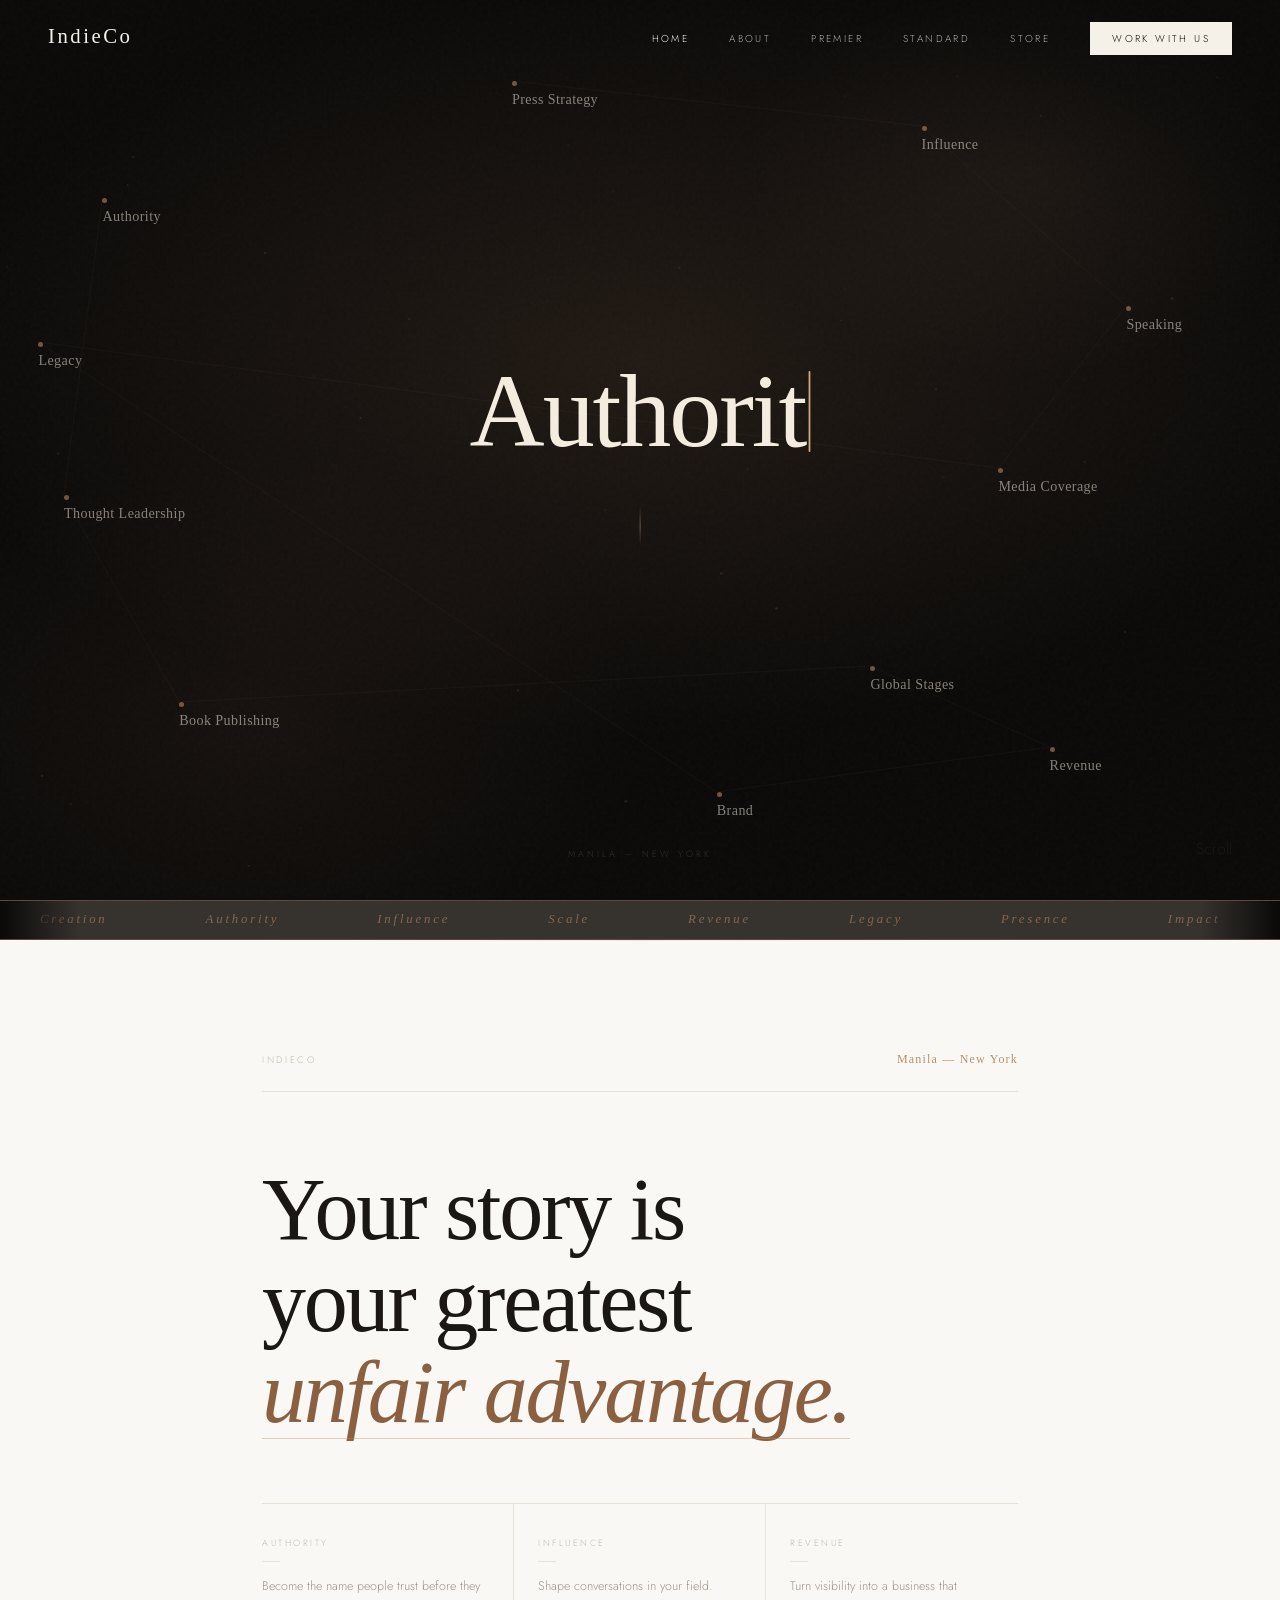
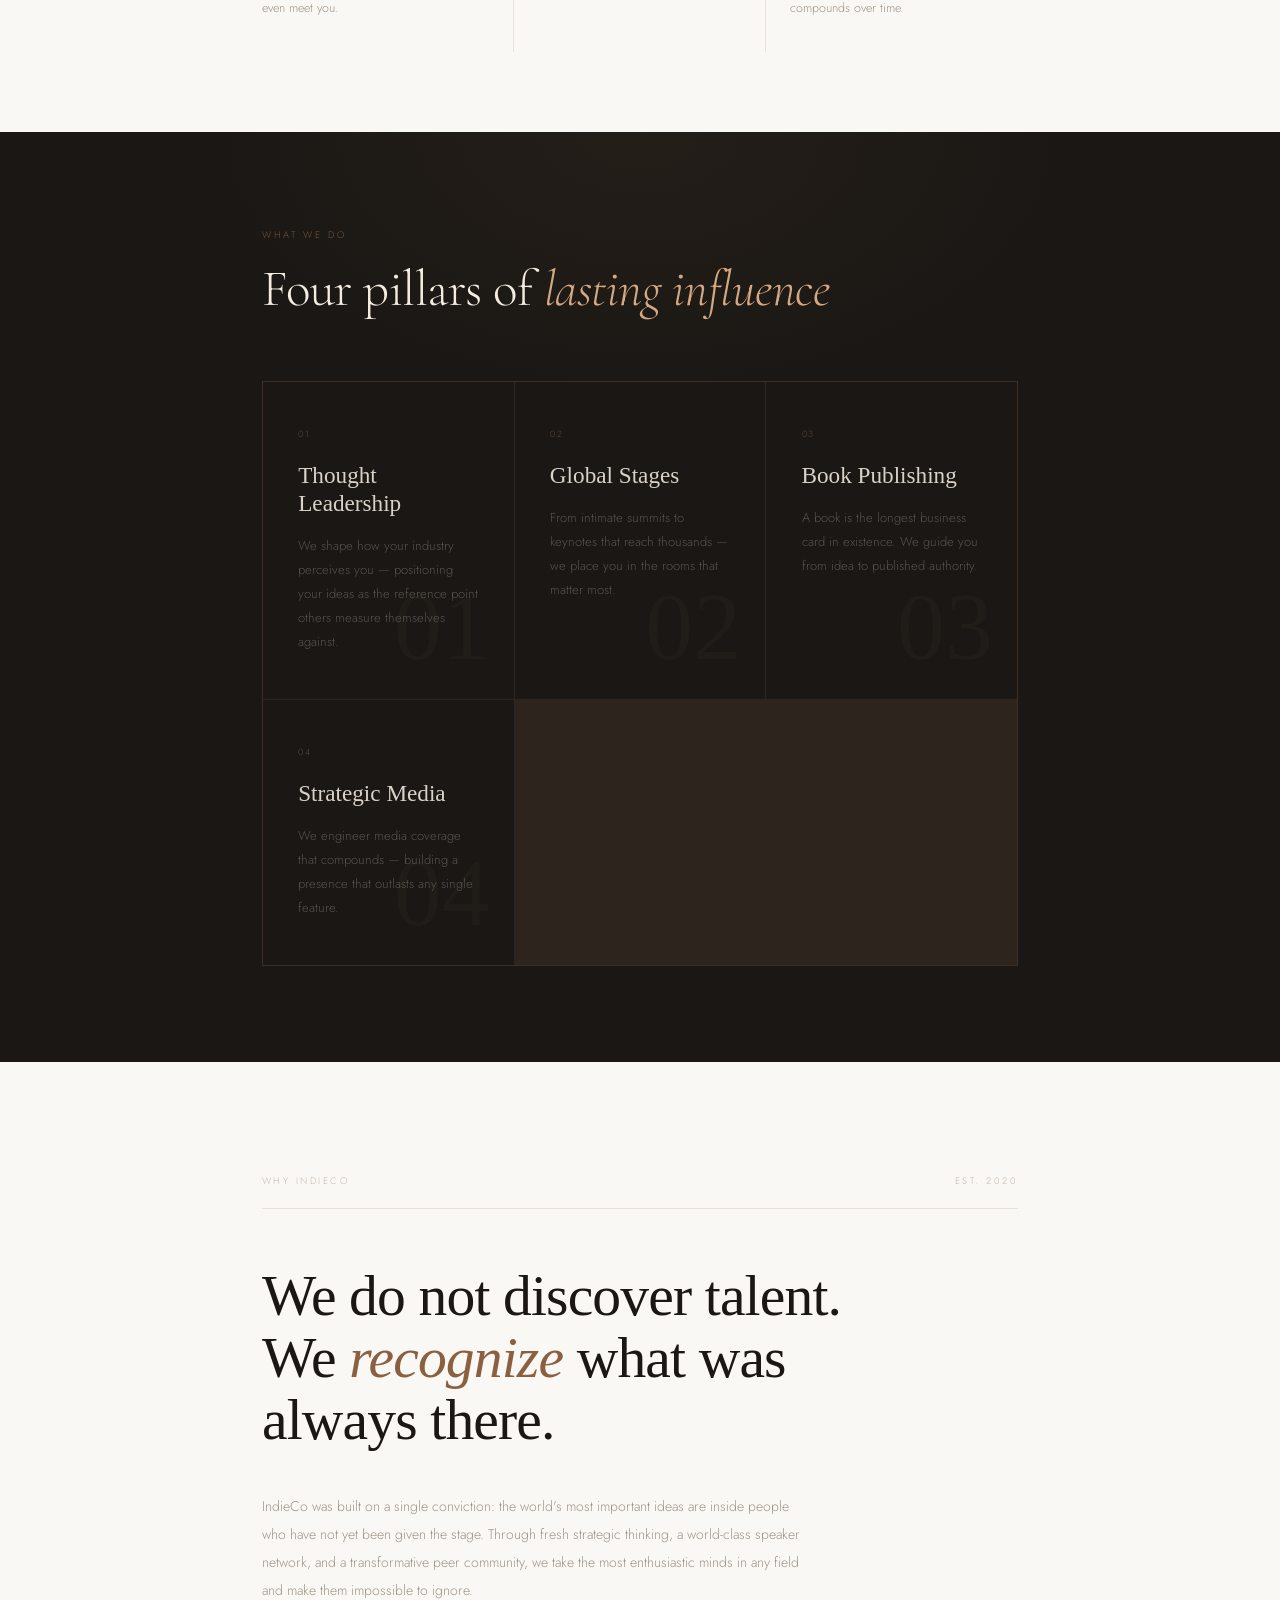
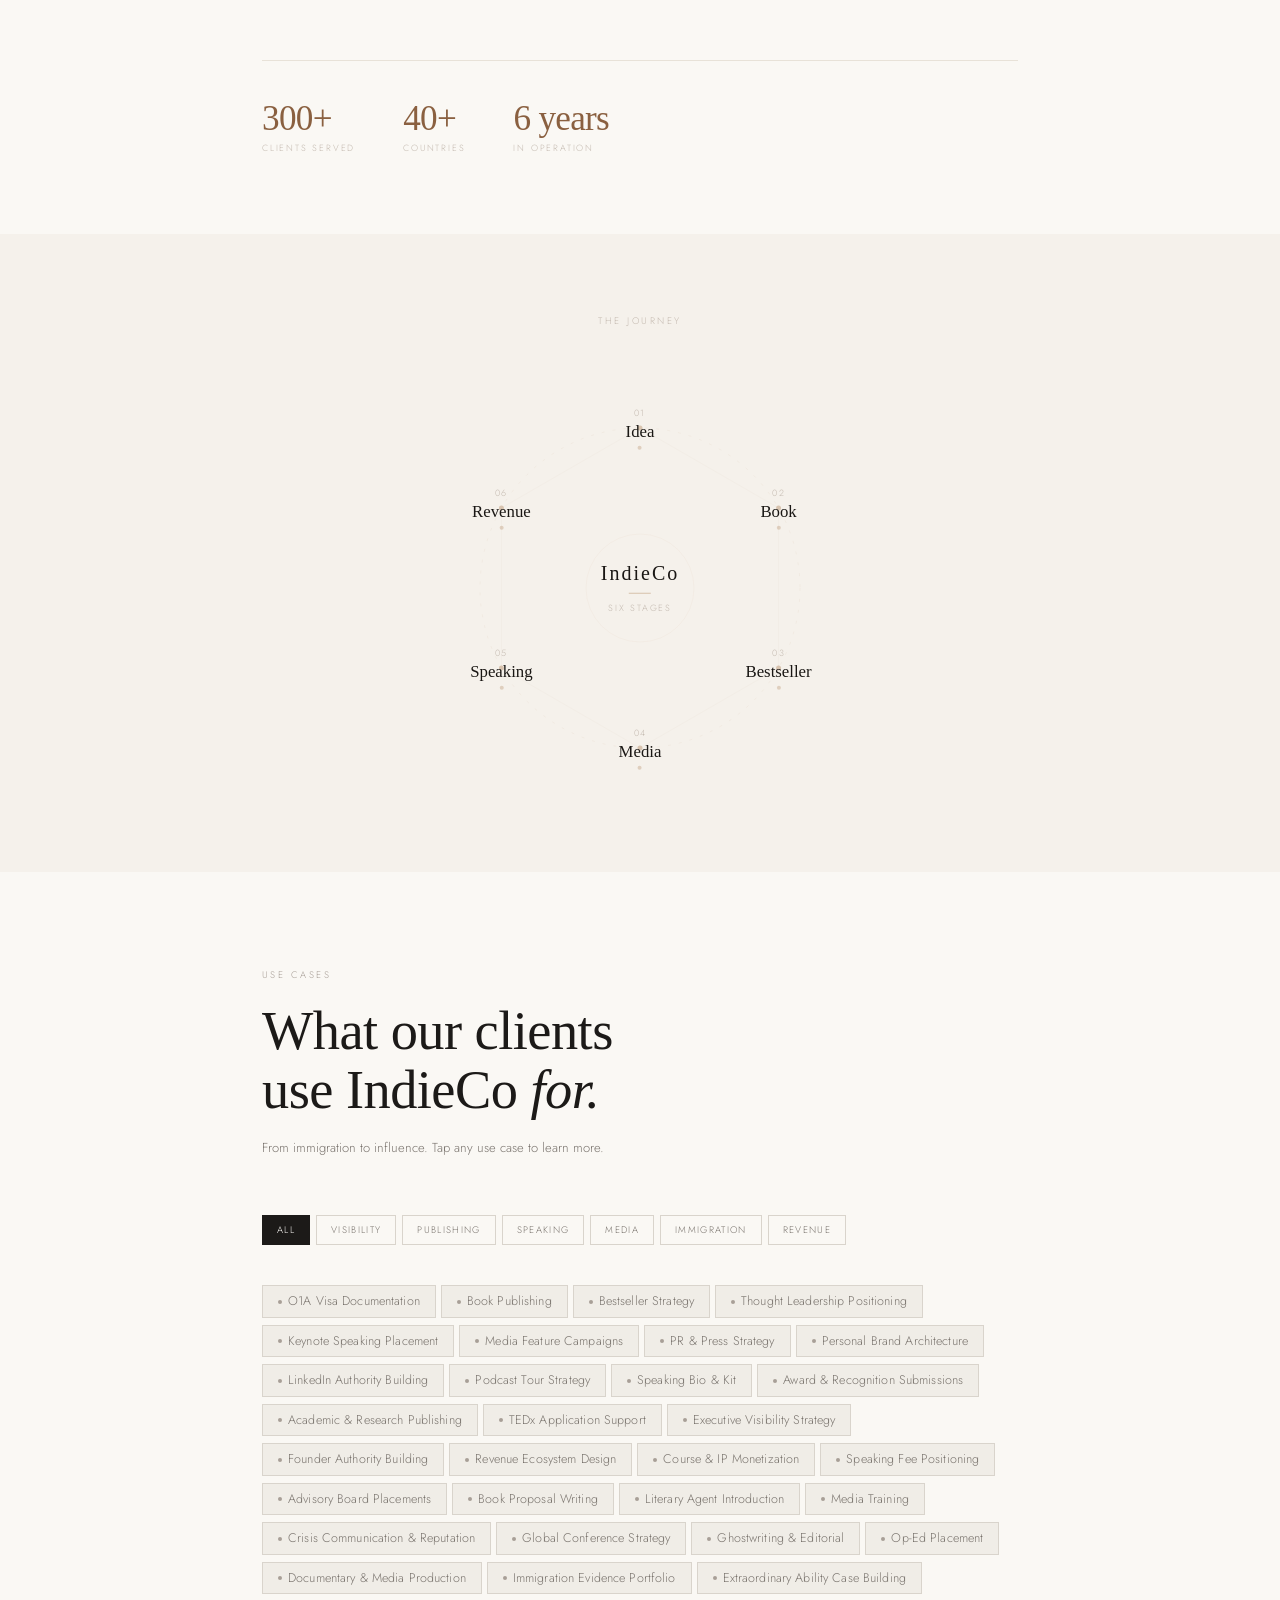
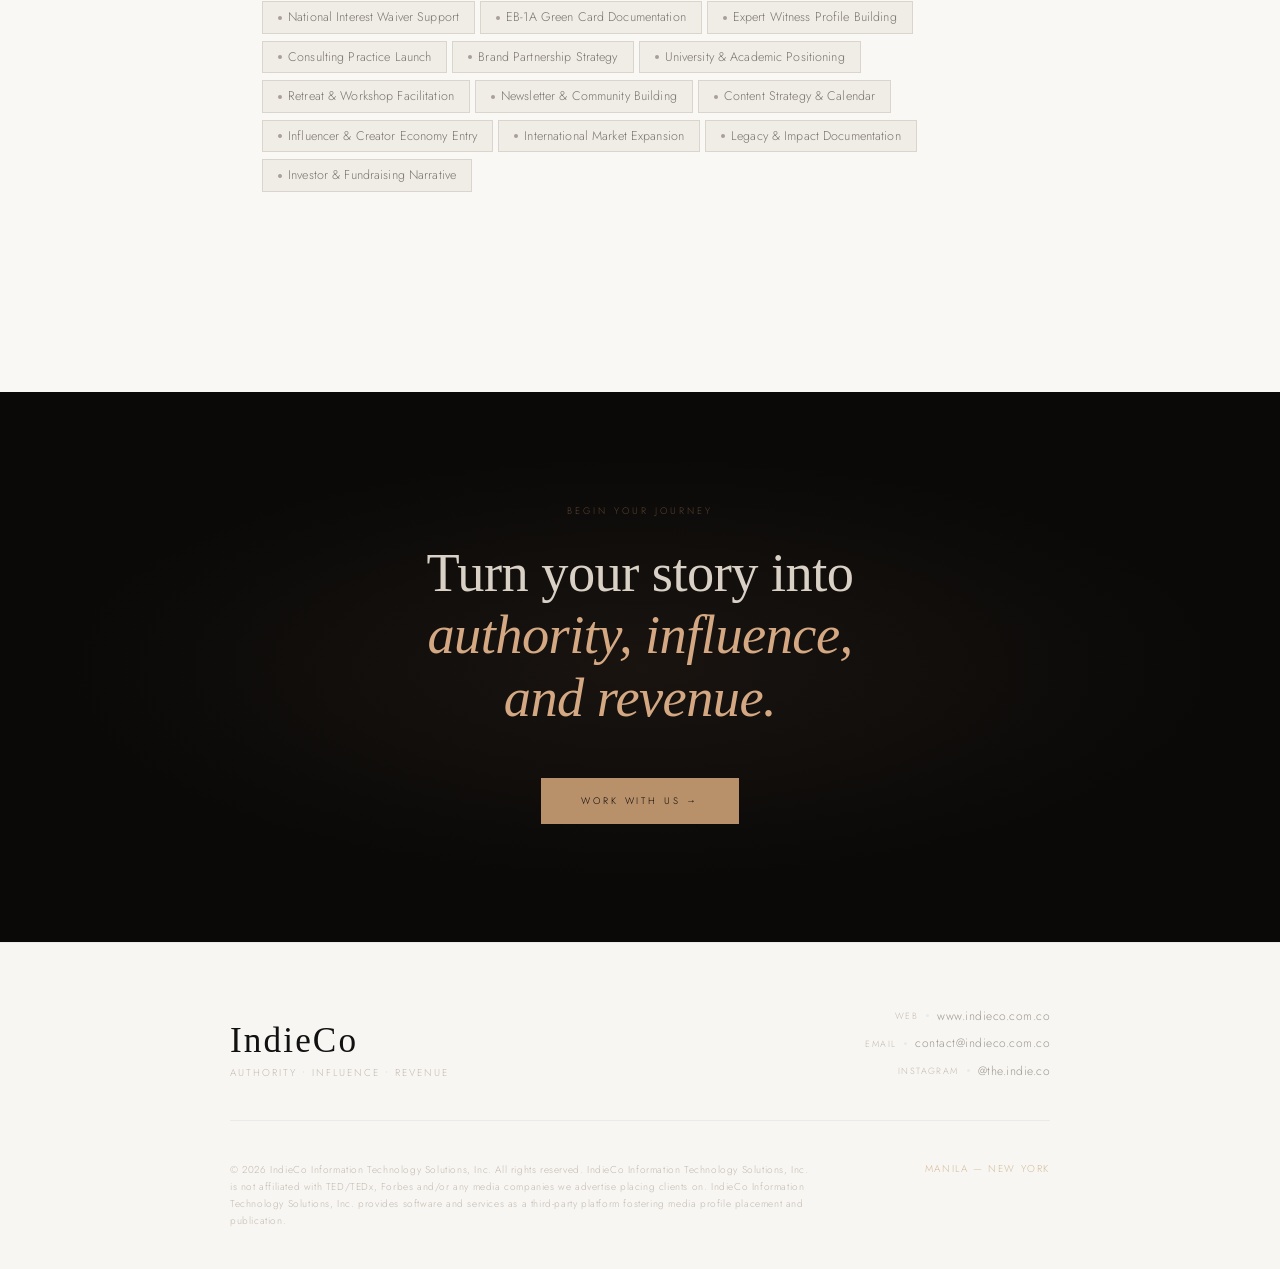
==== index.html @ 05b74da3 "Update index.html" ====
<!DOCTYPE html>
<html lang="en">
<head>
<meta charset="UTF-8"/>
<meta name="viewport" content="width=device-width,initial-scale=1.0"/>
<title>IndieCo — the authority infrastructure for builders who sell at scale.</title>
<meta name="description" content="IndieCo places founders and executives in top-tier press."/>
<link rel="stylesheet" href="css/base.css"/>
<link rel="stylesheet" href="css/nav.css"/>
<style>
/* ═══════════════════════════════
   DESIGN TOKENS — ROSE GOLD PALETTE
═══════════════════════════════ */
:root {
  --rg-100: #fdf6f0;
  --rg-200: #f5e6da;
  --rg-300: #e8c9b3;
  --rg-400: #d4a882;
  --rg-500: #c8906a;
  --rg-600: #b87855;
  --rg-700: #8a5a3e;
  --ink-pure: #0a0908;
  --ink-rich: #1a1714;
  --ink-mid: #3d3730;
  --ink-soft: #6b6257;
  --ink-pale: #9e9488;
  --ink-ghost: #c4bab0;
  --cream-0: #fefefc;
  --cream-1: #faf8f4;
  --cream-2: #f5f1eb;
  --cream-3: #ede8e0;
  --sand: #e8e2d8;
  --gold: #b8906a;
  --gold-bright: #d4a882;
  --gold-deep: #8a6040;
  --blush: #f2e4dc;
  --blush-mid: #e8cfc2;
  --petal: #f7ede6;
}

*,*::before,*::after{box-sizing:border-box;margin:0;padding:0}
html{scroll-behavior:smooth}
body{background:var(--cream-1);color:var(--ink-rich);font-family:var(--font-sans);font-weight:300;-webkit-font-smoothing:antialiased;overflow-x:hidden}
a{color:inherit;text-decoration:none}
img{max-width:100%;display:block}
button{cursor:pointer}

/* ═══════════════════════════════
   HERO — FULL REDESIGN
═══════════════════════════════ */
.hero {
  position: relative;
  min-height: 100vh;
  display: flex;
  flex-direction: column;
  justify-content: center;
  align-items: center;
  overflow: hidden;
  background: var(--ink-pure);
}

/* Layered ambient background */
.hero-ambient {
  position: absolute;
  inset: 0;
  z-index: 0;
}
.hero-ambient-layer1 {
  position: absolute;
  inset: 0;
  background: radial-gradient(ellipse 80% 60% at 50% 40%, rgba(200,144,106,0.12) 0%, transparent 70%);
}
.hero-ambient-layer2 {
  position: absolute;
  inset: 0;
  background: radial-gradient(ellipse 50% 50% at 20% 80%, rgba(180,120,85,0.07) 0%, transparent 60%),
              radial-gradient(ellipse 40% 40% at 80% 20%, rgba(212,168,130,0.06) 0%, transparent 55%);
}
.hero-grain {
  position: absolute;
  inset: 0;
  opacity: 0.025;
  background-image: url("data:image/svg+xml,%3Csvg viewBox='0 0 256 256' xmlns='http://www.w3.org/2000/svg'%3E%3Cfilter id='noise'%3E%3CfeTurbulence type='fractalNoise' baseFrequency='0.9' numOctaves='4' stitchTiles='stitch'/%3E%3C/filter%3E%3Crect width='100%25' height='100%25' filter='url(%23noise)' opacity='1'/%3E%3C/svg%3E");
}
canvas#hero-particles {
  position: absolute;
  inset: 0;
  width: 100%;
  height: 100%;
  pointer-events: none;
}

/* Center stage */
.hero-stage {
  position: absolute;
  inset: 0;
  z-index: 10;
  display: flex;
  flex-direction: column;
  align-items: center;
  justify-content: flex-end;
  padding-bottom: 7rem;
}

/* ── SCATTERED WORDS SYSTEM (static, QClay-style) ── */
.hero-field {
  position: absolute;
  inset: 0;
  z-index: 3;
  pointer-events: none;
}

.hero-word {
  position: absolute;
  display: flex;
  flex-direction: column;
  gap: 3px;
  pointer-events: none;
}
.hero-word-dot {
  width: 5px;
  height: 5px;
  border-radius: 50%;
  background: rgba(200,144,106,0.55);
  margin-bottom: 2px;
}
.hero-word-name {
  font-family: var(--font-garant, 'Cormorant Garant', serif);
  font-size: clamp(0.72rem, 1.4vw, 0.88rem);
  font-weight: 300;
  letter-spacing: 0.03em;
  color: rgba(245,236,224,0.52);
  white-space: nowrap;
  line-height: 1.2;
}
.hero-word-sub {
  font-size: 9px;
  letter-spacing: 0.12em;
  color: rgba(245,236,224,0.2);
  font-family: var(--font-sans);
  font-weight: 300;
}

/* Glitch animation */
@keyframes glitch-shift {
  0%,87%,100%   { transform: translate(0,0); opacity: 1; }
  88%           { transform: translate(-2px, 1px); opacity: 0.85; clip-path: inset(20% 0 60% 0); }
  89%           { transform: translate(2px,-1px); opacity: 1; clip-path: inset(55% 0 20% 0); }
  90%           { transform: translate(0,0); opacity: 1; clip-path: none; }
  91%           { transform: translate(3px, 0); opacity: 0.7; }
  92%           { transform: translate(0,0); opacity: 1; }
}
@keyframes glitch-color {
  0%,87%,100%  { color: rgba(245,236,224,0.52); }
  88%          { color: rgba(200,144,106,0.9); }
  89%          { color: rgba(245,236,224,0.2); }
  90%          { color: rgba(245,236,224,0.52); }
  91%          { color: rgba(180,120,90,0.7); }
  92%          { color: rgba(245,236,224,0.52); }
}

.hero-word-name {
  animation: glitch-color 8s ease-in-out infinite;
}
.hero-word {
  animation: glitch-shift 8s ease-in-out infinite;
}
/* Stagger glitch timing per word */
.hero-word:nth-child(1)  { animation-delay: 0s; }
.hero-word:nth-child(2)  { animation-delay: 0.9s; }
.hero-word:nth-child(3)  { animation-delay: 1.8s; }
.hero-word:nth-child(4)  { animation-delay: 2.5s; }
.hero-word:nth-child(5)  { animation-delay: 3.3s; }
.hero-word:nth-child(6)  { animation-delay: 4.1s; }
.hero-word:nth-child(7)  { animation-delay: 4.9s; }
.hero-word:nth-child(8)  { animation-delay: 5.7s; }
.hero-word:nth-child(9)  { animation-delay: 6.4s; }
.hero-word:nth-child(10) { animation-delay: 7.1s; }
.hero-word:nth-child(11) { animation-delay: 0.4s; }

/* Connector line (decorative SVG overlay, drawn via JS) */
#hero-connector-svg {
  position: absolute;
  inset: 0;
  width: 100%;
  height: 100%;
  pointer-events: none;
  z-index: 2;
}

/* Center typewriter */
.hero-center {
  position: absolute;
  top: 50%;
  left: 50%;
  transform: translate(-50%, -50%);
  z-index: 10;
  display: flex;
  flex-direction: column;
  align-items: center;
  text-align: center;
  pointer-events: none;
  width: max-content;
}

.hero-eyebrow {
  font-family: var(--font-sans);
  font-size: 9px;
  letter-spacing: 0.38em;
  text-transform: uppercase;
  color: rgba(200,144,106,0.7);
  margin-bottom: 0.8rem;
  font-weight: 300;
  animation: fadeInDown 1s 0.3s both;
}

.hero-type-main {
  font-family: var(--font-garant, 'Cormorant Garant', serif);
  font-size: clamp(3.5rem, 9vw, 6.5rem);
  font-weight: 300;
  line-height: 0.95;
  letter-spacing: -0.02em;
  color: #f5ece0;
  min-width: 4ch;
  min-height: 1.1em;
  display: flex;
  align-items: center;
  justify-content: center;
  animation: fadeInDown 1s 0.5s both;
}
.type-cursor {
  display: inline-block;
  width: 2px;
  height: 0.78em;
  background: var(--gold-bright);
  margin-left: 3px;
  vertical-align: middle;
  animation: blink 0.85s infinite;
  border-radius: 1px;
}
@keyframes blink { 0%,45%{opacity:1} 55%,100%{opacity:0} }

.hero-sub-label {
  font-family: var(--font-sans);
  font-size: clamp(0.7rem, 1.4vw, 0.8rem);
  letter-spacing: 0.22em;
  text-transform: uppercase;
  color: var(--gold-bright);
  margin-top: 0.6rem;
  min-height: 1.2em;
  opacity: 0;
  transition: opacity 0.5s ease;
  font-weight: 300;
}

/* Gold accent line */
.hero-gold-line {
  width: 1px;
  height: 40px;
  background: linear-gradient(to bottom, transparent, var(--gold-bright), transparent);
  margin: 0.8rem auto 0;
  opacity: 0.5;
}

/* Below orbit — hero copy */
.hero-copy-block {
  max-width: 520px;
  text-align: center;
  animation: fadeInUp 1s 1.2s both;
  position: relative;
  z-index: 20;
  padding: 0 2rem;
}
.hero-copy-text {
  font-size: clamp(0.83rem, 1.5vw, 0.93rem);
  line-height: 2;
  color: rgba(245,236,224,0.38);
  margin-bottom: 2.5rem;
  font-weight: 300;
  letter-spacing: 0.02em;
}

/* CTA pair */
.hero-ctas {
  display: flex;
  gap: 1rem;
  justify-content: center;
  flex-wrap: wrap;
  animation: fadeInUp 1s 1.4s both;
}
.hero-cta-primary {
  position: relative;
  display: inline-flex;
  align-items: center;
  gap: 10px;
  font-size: 9.5px;
  letter-spacing: 0.32em;
  text-transform: uppercase;
  font-weight: 300;
  font-family: var(--font-sans);
  background: var(--gold);
  color: #0a0908;
  padding: 14px 30px;
  overflow: hidden;
  transition: color 0.3s;
  text-decoration: none;
  pointer-events: auto;
}
.hero-cta-primary::before {
  content: '';
  position: absolute;
  inset: 0;
  background: var(--gold-bright);
  transform: translateX(-102%);
  transition: transform 0.45s cubic-bezier(0.7,0,0.3,1);
}
.hero-cta-primary:hover::before { transform: translateX(0); }
.hero-cta-primary span { position: relative; z-index: 1; }

.hero-cta-ghost {
  display: inline-flex;
  align-items: center;
  gap: 10px;
  font-size: 9.5px;
  letter-spacing: 0.32em;
  text-transform: uppercase;
  font-weight: 300;
  font-family: var(--font-sans);
  background: transparent;
  color: rgba(245,236,224,0.45);
  border: 0.5px solid rgba(200,144,106,0.3);
  padding: 14px 30px;
  transition: color 0.3s, border-color 0.3s;
  text-decoration: none;
  pointer-events: auto;
}
.hero-cta-ghost:hover { color: #f5ece0; border-color: rgba(200,144,106,0.7); }

/* Location tag */
.hero-location {
  position: absolute;
  bottom: 2.5rem;
  left: 50%;
  transform: translateX(-50%);
  font-size: 9px;
  letter-spacing: 0.34em;
  color: rgba(245,240,232,0.15);
  text-transform: uppercase;
  white-space: nowrap;
  z-index: 10;
}

/* Scroll indicator */
.hero-scroll {
  position: absolute;
  bottom: 2.5rem;
  right: 3rem;
  display: flex;
  flex-direction: column;
  align-items: center;
  gap: 8px;
  z-index: 10;
  animation: fadeInUp 1s 2s both;
}
.hero-scroll-line {
  width: 0.5px;
  height: 40px;
  background: linear-gradient(to bottom, rgba(200,144,106,0.5), transparent);
  animation: scroll-pulse 2.5s ease-in-out infinite;
}
@keyframes scroll-pulse {
  0%,100%{opacity:0.3;transform:scaleY(1)}
  50%{opacity:1;transform:scaleY(1.1)}
}


@keyframes fadeInDown {
  from{opacity:0;transform:translateY(-12px)}
  to{opacity:1;transform:translateY(0)}
}
@keyframes fadeInUp {
  from{opacity:0;transform:translateY(16px)}
  to{opacity:1;transform:translateY(0)}
}

/* ═══════════════════════════════
   MARQUEE — REFINED
═══════════════════════════════ */
.mq-wrap {
  overflow: hidden;
  background: transparent;
  border-top: 0.5px solid rgba(200,144,106,0.25);
  border-bottom: 0.5px solid rgba(200,144,106,0.25);
  background: rgba(20,16,12,0.85);
  padding: 11px 0;
  position: relative;
  z-index: 1;
}
.mq-wrap::before,
.mq-wrap::after {
  content:'';
  position:absolute;
  top:0;bottom:0;width:80px;z-index:2;
}
.mq-wrap::before{left:0;background:linear-gradient(to right,rgba(10,9,8,1),transparent)}
.mq-wrap::after{right:0;background:linear-gradient(to left,rgba(10,9,8,1),transparent)}

.mq-track {
  display: flex;
  white-space: nowrap;
  animation: marquee 28s linear infinite;
}
.mq-item {
  font-family: var(--font-garant, 'Cormorant Garant', serif);
  font-size: 0.8rem;
  letter-spacing: 0.22em;
  padding: 0 2.5rem;
  color: rgba(200,144,106,0.55);
  font-style: italic;
}
.mq-sep {
  padding: 0 0.5rem;
  color: rgba(200,144,106,0.2);
  font-size: 0.5rem;
  line-height: 2;
}
@keyframes marquee { from{transform:translateX(0)} to{transform:translateX(-50%)} }

/* ═══════════════════════════════
   INTRO — EDITORIAL REDESIGN
═══════════════════════════════ */
.intro {
  padding: 7rem 0 5rem;
  position: relative;
}
.intro::before {
  content: '';
  position: absolute;
  top: 0;
  left: 0;
  right: 0;
  height: 1px;
  background: linear-gradient(to right, transparent, var(--blush-mid), transparent);
  opacity: 0.5;
}

.intro-header {
  display: flex;
  justify-content: space-between;
  align-items: flex-end;
  margin-bottom: 4.5rem;
  padding-bottom: 1.5rem;
  border-bottom: 0.5px solid var(--sand);
}
.intro-eyebrow {
  font-size: 9.5px;
  letter-spacing: 0.28em;
  text-transform: uppercase;
  font-weight: 300;
  color: var(--ink-ghost);
}
.intro-index {
  font-family: var(--font-garant, serif);
  font-size: 0.75rem;
  color: var(--gold);
  letter-spacing: 0.1em;
}

.intro-h {
  font-family: var(--font-garant, 'Cormorant Garant', serif);
  font-size: clamp(3rem, 8vw, 5.5rem);
  font-weight: 300;
  line-height: 1.04;
  letter-spacing: -0.025em;
  color: var(--ink-rich);
  margin-bottom: 4rem;
  max-width: 650px;
}
.intro-h em {
  font-style: italic;
  color: var(--gold-deep);
  position: relative;
}
.intro-h em::after {
  content: '';
  position: absolute;
  bottom: 3px;
  left: 0;
  right: 0;
  height: 0.5px;
  background: var(--gold);
  opacity: 0.4;
}

.intro-pillars {
  display: grid;
  grid-template-columns: repeat(3, 1fr);
  border-top: 0.5px solid var(--sand);
}
.intro-pillar {
  padding: 2rem 1.5rem 2rem 0;
  border-right: 0.5px solid var(--sand);
  position: relative;
  transition: background 0.4s ease;
}
.intro-pillar::before {
  content: '';
  position: absolute;
  top: 0;
  left: 0;
  right: 0;
  height: 2px;
  background: linear-gradient(to right, var(--gold), transparent);
  transform: scaleX(0);
  transform-origin: left;
  transition: transform 0.5s cubic-bezier(0.7,0,0.3,1);
}
.intro-pillar:hover::before { transform: scaleX(1); }
.intro-pillar:last-child { border-right: none; padding-right: 0; }
.intro-pillar:nth-child(2),
.intro-pillar:nth-child(3) { padding-left: 1.5rem; }

.pillar-name {
  font-size: 9px;
  letter-spacing: 0.28em;
  text-transform: uppercase;
  font-weight: 300;
  color: var(--ink-ghost);
  margin-bottom: 0.8rem;
  display: block;
  transition: color 0.3s;
}
.intro-pillar:hover .pillar-name { color: var(--gold); }
.pillar-line {
  width: 18px;
  height: 0.5px;
  background: var(--sand);
  margin-bottom: 0.8rem;
  transition: background 0.3s, width 0.4s;
}
.intro-pillar:hover .pillar-line { background: var(--gold); width: 32px; }
.pillar-desc {
  font-size: 12.5px;
  font-weight: 300;
  color: var(--ink-pale);
  line-height: 1.8;
  transition: color 0.3s;
}
.intro-pillar:hover .pillar-desc { color: var(--ink-soft); }

/* ═══════════════════════════════
   PILLARS SECTION
═══════════════════════════════ */
.pillars-section {
  padding: 6rem 0;
  background: var(--ink-rich);
  position: relative;
  overflow: hidden;
}
.pillars-section::before {
  content: '';
  position: absolute;
  top: -1px;
  left: 0;
  right: 0;
  height: 1px;
  background: linear-gradient(to right, transparent, rgba(200,144,106,0.3), transparent);
}
.pillars-section::after {
  content: '';
  position: absolute;
  bottom: -1px;
  left: 0;
  right: 0;
  height: 1px;
  background: linear-gradient(to right, transparent, rgba(200,144,106,0.3), transparent);
}

.pillars-section-bg {
  position: absolute;
  inset: 0;
  background: radial-gradient(ellipse 60% 50% at 50% 0%, rgba(200,144,106,0.06) 0%, transparent 60%);
  pointer-events: none;
}

.pillars-header {
  margin-bottom: 4rem;
}
.pillars-eyebrow {
  font-size: 9.5px;
  letter-spacing: 0.28em;
  text-transform: uppercase;
  color: rgba(200,144,106,0.5);
  margin-bottom: 1.2rem;
  font-weight: 300;
}
.pillars-header .section-title {
  color: #f5ece0;
}
.pillars-header .section-title em { color: var(--gold-bright); }

.pillars-grid {
  display: grid;
  grid-template-columns: repeat(auto-fit, minmax(220px, 1fr));
  gap: 1px;
  background: rgba(200,144,106,0.1);
  border: 1px solid rgba(200,144,106,0.1);
}
.pillar-card {
  padding: 2.8rem 2.2rem;
  background: var(--ink-rich);
  position: relative;
  overflow: hidden;
  transition: background 0.4s ease;
  cursor: default;
}
.pillar-card::before {
  content: '';
  position: absolute;
  top: 0;
  left: 0;
  right: 0;
  height: 0.5px;
  background: linear-gradient(to right, var(--gold), transparent);
  transform: scaleX(0);
  transform-origin: left;
  transition: transform 0.5s cubic-bezier(0.7,0,0.3,1);
}
.pillar-card:hover { background: rgba(200,144,106,0.04); }
.pillar-card:hover::before { transform: scaleX(1); }

.pillar-num {
  font-size: 9px;
  letter-spacing: 0.2em;
  color: rgba(200,144,106,0.4);
  margin-bottom: 1.4rem;
  display: block;
  font-weight: 300;
}
.pillar-title {
  font-family: var(--font-garant, serif);
  font-size: 1.45rem;
  font-weight: 300;
  margin-bottom: 1rem;
  line-height: 1.2;
  color: rgba(245,236,224,0.88);
  transition: color 0.3s;
}
.pillar-card:hover .pillar-title { color: #f5ece0; }
.pillar-body {
  font-size: 13px;
  line-height: 1.85;
  color: rgba(245,236,224,0.28);
  font-weight: 300;
  transition: color 0.3s;
}
.pillar-card:hover .pillar-body { color: rgba(245,236,224,0.5); }

/* Decorative number bg */
.pillar-card-num-bg {
  position: absolute;
  bottom: 1.5rem;
  right: 1.5rem;
  font-family: var(--font-garant, serif);
  font-size: 6rem;
  font-weight: 300;
  color: rgba(200,144,106,0.04);
  line-height: 1;
  pointer-events: none;
  transition: color 0.4s;
}
.pillar-card:hover .pillar-card-num-bg { color: rgba(200,144,106,0.07); }

/* ═══════════════════════════════
   WHY SECTION
═══════════════════════════════ */
.why { padding: 7rem 0 5rem; }
.why-top {
  display: flex;
  justify-content: space-between;
  align-items: baseline;
  border-bottom: 0.5px solid var(--sand);
  padding-bottom: 1.25rem;
  margin-bottom: 3.5rem;
}
.why-eyebrow {
  font-size: 9.5px;
  letter-spacing: 0.26em;
  text-transform: uppercase;
  font-weight: 300;
  color: var(--ink-ghost);
}
.why-pull {
  font-family: var(--font-garant, serif);
  font-size: clamp(2.2rem, 5.5vw, 3.6rem);
  font-weight: 300;
  line-height: 1.08;
  letter-spacing: -0.015em;
  color: var(--ink-rich);
  margin-bottom: 2.5rem;
  max-width: 580px;
}
.why-pull em { font-style: italic; color: var(--gold-deep); }
.why-body {
  font-size: 14px;
  font-weight: 300;
  color: var(--ink-pale);
  line-height: 2;
  max-width: 540px;
  margin-bottom: 3.5rem;
}

/* Stat row */
.why-stats {
  display: flex;
  gap: 3rem;
  padding-top: 2.5rem;
  border-top: 0.5px solid var(--sand);
}
.why-stat { display: flex; flex-direction: column; gap: 0.3rem; }
.why-stat-num {
  font-family: var(--font-garant, serif);
  font-size: 2.2rem;
  font-weight: 300;
  color: var(--gold-deep);
  letter-spacing: -0.02em;
  line-height: 1;
}
.why-stat-label {
  font-size: 9px;
  letter-spacing: 0.2em;
  text-transform: uppercase;
  color: var(--ink-ghost);
  font-weight: 300;
}

/* ═══════════════════════════════
   CYCLE
═══════════════════════════════ */
.cy-out {
  padding: 5rem 0 4rem;
  display: flex;
  flex-direction: column;
  align-items: center;
  background: var(--cream-2);
  position: relative;
}
.cy-eyebrow {
  font-family: var(--font-sans);
  font-size: 9.5px;
  letter-spacing: 0.26em;
  text-transform: uppercase;
  font-weight: 300;
  color: var(--ink-ghost);
  margin-bottom: 2.5rem;
}
.cy-wrap {
  position: relative;
  width: 440px;
  height: 440px;
  max-width: min(440px, 92vw);
}
.cy-ring {
  position: absolute;
  inset: 0;
  animation: cy-spin 28s linear infinite;
}
.cy-ring:hover { animation-play-state: paused; }
.cy-node {
  position: absolute;
  transform: translate(-50%, -50%);
  text-align: center;
}
.cy-inner {
  animation: cy-counter 28s linear infinite;
  display: flex;
  flex-direction: column;
  align-items: center;
  gap: 3px;
}
.cy-ring:hover .cy-inner { animation-play-state: paused; }
.cy-num {
  font-family: var(--font-sans);
  font-size: 9px;
  letter-spacing: 0.14em;
  color: var(--ink-ghost);
  font-weight: 300;
}
.cy-name {
  font-family: var(--font-garant, serif);
  font-size: 1.05rem;
  font-weight: 300;
  color: var(--ink-rich);
  white-space: nowrap;
  line-height: 1.15;
  transition: color 0.2s;
}
.cy-node:hover .cy-name { color: var(--gold-deep); }
.cy-tick {
  width: 4px;
  height: 4px;
  border-radius: 50%;
  background: var(--gold);
  margin-top: 2px;
  opacity: 0.35;
  transition: opacity 0.2s;
}
.cy-node:hover .cy-tick { opacity: 0.8; }
.cy-center {
  position: absolute;
  top: 50%;
  left: 50%;
  transform: translate(-50%, -50%);
  text-align: center;
  pointer-events: none;
}
.cy-brand {
  font-family: var(--font-garant, serif);
  font-size: 1.25rem;
  font-weight: 300;
  letter-spacing: 0.1em;
  color: var(--ink-rich);
}
.cy-rule {
  width: 22px;
  height: 0.5px;
  background: var(--gold);
  margin: 8px auto;
  opacity: 0.5;
}
.cy-sub {
  font-family: var(--font-sans);
  font-size: 9px;
  letter-spacing: 0.2em;
  text-transform: uppercase;
  color: var(--ink-ghost);
  font-weight: 300;
}
@keyframes cy-spin    { to { transform: rotate(360deg); } }
@keyframes cy-counter { to { transform: rotate(-360deg); } }

/* ═══════════════════════════════
   USE CASES
═══════════════════════════════ */
:root {
  --uc-cream: #FAF8F5;
  --uc-sand: #F0EDE7;
  --uc-stone: #D9D4CC;
  --uc-mink: #A89F97;
  --uc-ink: #1C1A18;
  --uc-soft: #7A746E;
  --uc-active-bg: #EDE9E3;
  --uc-active-border: #A89F97;
}
.uc { padding: 6rem 0 5rem; }
.uc-header { margin-bottom: 3.5rem; }
.uc-sup {
  font-size: 9.5px;
  letter-spacing: 0.26em;
  text-transform: uppercase;
  font-weight: 300;
  color: var(--uc-mink);
  margin-bottom: 1.25rem;
  display: block;
  font-family: var(--font-sans);
}
.uc-h {
  font-family: var(--font-garant, serif);
  font-size: clamp(2.2rem, 5vw, 3.4rem);
  font-weight: 300;
  line-height: 1.1;
  letter-spacing: -0.01em;
  color: var(--uc-ink);
  max-width: 520px;
}
.uc-h em { font-style: italic; }
.uc-sub {
  font-size: 13px;
  font-weight: 300;
  color: var(--uc-soft);
  margin-top: 1rem;
  line-height: 1.7;
  max-width: 440px;
  font-family: var(--font-sans);
}
.uc-filter {
  display: flex;
  gap: 6px;
  margin-bottom: 2.5rem;
  flex-wrap: wrap;
}
.uc-cat {
  font-size: 9.5px;
  letter-spacing: 0.14em;
  text-transform: uppercase;
  font-weight: 300;
  color: var(--uc-soft);
  padding: 7px 14px;
  border: 0.5px solid var(--uc-stone);
  background: none;
  cursor: pointer;
  transition: all 0.25s;
  font-family: var(--font-sans);
}
.uc-cat:hover,
.uc-cat.active {
  background: var(--uc-ink);
  color: var(--uc-cream);
  border-color: var(--uc-ink);
}
.uc-cloud {
  display: flex;
  flex-wrap: wrap;
  gap: 7px 5px;
}
.uc-tag {
  display: inline-flex;
  align-items: center;
  gap: 6px;
  font-size: 12.5px;
  font-weight: 300;
  color: var(--uc-soft);
  padding: 9px 15px;
  border: 0.5px solid var(--uc-stone);
  background: var(--uc-sand);
  cursor: pointer;
  transition: all 0.22s;
  letter-spacing: 0.01em;
  line-height: 1;
  font-family: var(--font-sans);
}
.uc-tag:hover {
  background: var(--uc-active-bg);
  border-color: var(--uc-active-border);
  color: var(--uc-ink);
}
.uc-tag.lit {
  background: var(--uc-ink);
  border-color: var(--uc-ink);
  color: var(--uc-cream);
}
.uc-tag.dim { opacity: 0.3; }
.uc-tag-dot {
  width: 4px;
  height: 4px;
  border-radius: 50%;
  background: var(--uc-mink);
  flex-shrink: 0;
  transition: background 0.2s;
}
.uc-tag.lit .uc-tag-dot { background: var(--uc-cream); }
.uc-detail {
  margin-top: 2.5rem;
  padding: 1.75rem 2rem;
  border: 0.5px solid var(--uc-stone);
  background: #fff;
  min-height: 80px;
  transition: opacity 0.3s;
  opacity: 0;
}
.uc-detail.show { opacity: 1; }
.uc-detail-label {
  font-size: 9.5px;
  letter-spacing: 0.22em;
  text-transform: uppercase;
  font-weight: 300;
  color: var(--uc-mink);
  margin-bottom: 8px;
  font-family: var(--font-sans);
}
.uc-detail-text {
  font-family: var(--font-garant, serif);
  font-size: 1.25rem;
  font-weight: 300;
  font-style: italic;
  color: var(--uc-ink);
  line-height: 1.5;
}

/* ═══════════════════════════════
   CTA STRIP — PREMIUM
═══════════════════════════════ */
.cta-strip {
  position: relative;
  padding: 7rem 0;
  text-align: center;
  overflow: hidden;
  background: var(--ink-pure);
}
.cta-strip-bg {
  position: absolute;
  inset: 0;
  background: radial-gradient(ellipse 70% 60% at 50% 50%, rgba(200,144,106,0.08) 0%, transparent 65%);
  pointer-events: none;
}
.cta-strip-inner { max-width: 600px; margin: 0 auto; padding: 0 2rem; position: relative; z-index: 1; }
.cta-strip-eyebrow {
  font-size: 9.5px;
  letter-spacing: 0.32em;
  text-transform: uppercase;
  color: rgba(200,144,106,0.4);
  margin-bottom: 1.5rem;
  font-weight: 300;
}
.cta-strip-h {
  font-family: var(--font-garant, serif);
  font-size: clamp(2.2rem, 5.5vw, 3.4rem);
  font-weight: 300;
  color: rgba(245,236,224,0.88);
  line-height: 1.15;
  margin-bottom: 3rem;
  letter-spacing: -0.01em;
}
.cta-strip-h em { font-style: italic; color: var(--gold-bright); }
.btn-primary {
  position: relative;
  display: inline-block;
  font-size: 9.5px;
  letter-spacing: 0.3em;
  text-transform: uppercase;
  background: var(--gold);
  color: var(--ink-pure);
  padding: 16px 40px;
  overflow: hidden;
  transition: color 0.3s;
  font-family: var(--font-sans);
  font-weight: 300;
}
.btn-primary::before {
  content: '';
  position: absolute;
  inset: 0;
  background: var(--gold-bright);
  transform: translateX(-102%);
  transition: transform 0.45s cubic-bezier(0.7,0,0.3,1);
}
.btn-primary span { position: relative; z-index: 1; }
.btn-primary:hover::before { transform: translateX(0); }

/* ═══════════════════════════════
   RESPONSIVE
═══════════════════════════════ */
@media (max-width: 760px) {
  .hero-location { display: none; }
  .intro-pillars { grid-template-columns: 1fr; }
  .intro-pillar { border-right: none; border-bottom: 0.5px solid var(--sand); padding: 1.5rem 0; }
  .intro-pillar:nth-child(2),.intro-pillar:nth-child(3){padding-left:0}
  .cy-wrap { width: 92vw; height: 92vw; }
  .why-stats { flex-wrap: wrap; gap: 2rem; }
  .orbit-system { width: min(340px,90vw); height: min(340px,90vw); }
  .hero-cta-ghost { display: none; }
}
@media (max-width: 540px) {
  .uc { padding: 4rem 1.5rem 3.5rem; }
}

/* ═══════════════════════════════
   FADE-UP
═══════════════════════════════ */
.fade-up {
  opacity: 0;
  transform: translateY(20px);
  transition: opacity 0.75s ease, transform 0.75s ease;
}
.fade-up.visible {
  opacity: 1;
  transform: translateY(0);
}

/* PAGE WRAP */
.page-wrap {
  max-width: var(--page-max);
  margin: 0 auto;
  padding: 0 var(--page-pad);
}
</style>
</head>
<body>

<!-- NAV -->
<div id="nav-placeholder" data-dark="true"></div>

<!-- ══════════════ HERO ══════════════ -->
<section class="hero">
  <div class="hero-ambient">
    <div class="hero-ambient-layer1"></div>
    <div class="hero-ambient-layer2"></div>
    <div class="hero-grain"></div>
  </div>
  <canvas id="hero-particles"></canvas>

  <div class="hero-stage">
    <!-- Static scattered word field (QClay-style) -->
    <div class="hero-field" id="hero-field"></div>

    <!-- SVG connector lines between words -->
    <svg id="hero-connector-svg"></svg>

    <!-- Center typewriter — absolute on hero -->
    <div class="hero-center">
      <div class="hero-type-main" id="hero-type">
        <span class="type-cursor" id="hero-cursor"></span>
      </div>
      <div class="hero-sub-label" id="hero-sub"></div>
      <div class="hero-gold-line"></div>
    </div>

    <!-- Copy block — bottom center -->
    <div class="hero-copy-block">
      <div class="hero-ctas">
      </div>
    </div>
  </div>

  <span class="hero-location">Manila — New York</span>
  <div class="hero-scroll">
    <div class="hero-scroll-line"></div>
    <span class="hero-scroll-label">Scroll</span>
  </div>
</section>

<!-- ══════════════ MARQUEE ══════════════ -->
<div class="mq-wrap">
  <div class="mq-track" id="mq-track"></div>
</div>

<!-- ══════════════ INTRO ══════════════ -->
<div class="page-wrap">
  <section class="intro">
    <div class="intro-header fade-up">
      <span class="intro-eyebrow">IndieCo </span>
      <span class="intro-index">Manila — New York</span>
    </div>
    <h2 class="intro-h fade-up">Your story is<br>your greatest<br><em>unfair advantage.</em></h2>
    <div class="intro-pillars">
      <div class="intro-pillar fade-up">
        <span class="pillar-name">Authority</span>
        <div class="pillar-line"></div>
        <p class="pillar-desc">Become the name people trust before they even meet you.</p>
      </div>
      <div class="intro-pillar fade-up" style="transition-delay:0.12s">
        <span class="pillar-name">Influence</span>
        <div class="pillar-line"></div>
        <p class="pillar-desc">Shape conversations in your field.</p>
      </div>
      <div class="intro-pillar fade-up" style="transition-delay:0.24s">
        <span class="pillar-name">Revenue</span>
        <div class="pillar-line"></div>
        <p class="pillar-desc">Turn visibility into a business that compounds over time.</p>
      </div>
    </div>
  </section>
</div>

<!-- ══════════════ FOUR PILLARS ══════════════ -->
<section class="pillars-section">
  <div class="pillars-section-bg"></div>
  <div class="page-wrap" style="position:relative;z-index:1">
    <div class="pillars-header fade-up">
      <p class="pillars-eyebrow">What we do</p>
      <h2 class="section-title">Four pillars of <em>lasting influence</em></h2>
    </div>
    <div class="pillars-grid">
      <div class="pillar-card fade-up">
        <span class="pillar-num">01</span>
        <h3 class="pillar-title">Thought Leadership</h3>
        <p class="pillar-body">We shape how your industry perceives you — positioning your ideas as the reference point others measure themselves against.</p>
        <span class="pillar-card-num-bg">01</span>
      </div>
      <div class="pillar-card fade-up" style="transition-delay:0.1s">
        <span class="pillar-num">02</span>
        <h3 class="pillar-title">Global Stages</h3>
        <p class="pillar-body">From intimate summits to keynotes that reach thousands — we place you in the rooms that matter most.</p>
        <span class="pillar-card-num-bg">02</span>
      </div>
      <div class="pillar-card fade-up" style="transition-delay:0.2s">
        <span class="pillar-num">03</span>
        <h3 class="pillar-title">Book Publishing</h3>
        <p class="pillar-body">A book is the longest business card in existence. We guide you from idea to published authority.</p>
        <span class="pillar-card-num-bg">03</span>
      </div>
      <div class="pillar-card fade-up" style="transition-delay:0.3s">
        <span class="pillar-num">04</span>
        <h3 class="pillar-title">Strategic Media</h3>
        <p class="pillar-body">We engineer media coverage that compounds — building a presence that outlasts any single feature.</p>
        <span class="pillar-card-num-bg">04</span>
      </div>
    </div>
  </div>
</section>

<!-- ══════════════ WHY ══════════════ -->
<div class="page-wrap">
  <section class="why">
    <div class="why-top fade-up">
      <span class="why-eyebrow">Why IndieCo</span>
      <span class="why-eyebrow">Est. 2020</span>
    </div>
    <h2 class="why-pull fade-up">We do not discover talent.<br>We <em>recognize</em> what was always there.</h2>
    <p class="why-body fade-up">IndieCo was built on a single conviction: the world's most important ideas are inside people who have not yet been given the stage. Through fresh strategic thinking, a world-class speaker network, and a transformative peer community, we take the most enthusiastic minds in any field and make them impossible to ignore.</p>
    <div class="why-stats fade-up" style="transition-delay:0.15s">
      <div class="why-stat">
        <span class="why-stat-num">300+</span>
        <span class="why-stat-label">Clients Served</span>
      </div>
      <div class="why-stat">
        <span class="why-stat-num">40+</span>
        <span class="why-stat-label">Countries</span>
      </div>
      <div class="why-stat">
        <span class="why-stat-num">6 years</span>
        <span class="why-stat-label">In Operation</span>
      </div>
    </div>
  </section>
</div>

<!-- ══════════════ CYCLE ══════════════ -->
<div class="cy-out">
  <p class="cy-eyebrow fade-up">The Journey</p>
  <div class="cy-wrap fade-up" style="transition-delay:0.15s">
    <svg id="cy-svg" style="position:absolute;inset:0;width:100%;height:100%" viewBox="0 0 440 440"></svg>
    <div class="cy-ring" id="cy-ring"></div>
    <div class="cy-center">
      <div class="cy-brand">IndieCo</div>
      <div class="cy-rule"></div>
      <div class="cy-sub">Six Stages</div>
    </div>
  </div>
</div>

<!-- ══════════════ USE CASES ══════════════ -->
<div class="page-wrap">
  <section class="uc">
    <div class="uc-header fade-up">
      <span class="uc-sup">Use Cases</span>
      <h2 class="uc-h">What our clients<br>use IndieCo <em>for.</em></h2>
      <p class="uc-sub">From immigration to influence. Tap any use case to learn more.</p>
    </div>
    <div class="uc-filter fade-up" style="transition-delay:0.1s">
      <button class="uc-cat active" onclick="filterTags('all',this)">All</button>
      <button class="uc-cat" onclick="filterTags('visibility',this)">Visibility</button>
      <button class="uc-cat" onclick="filterTags('publishing',this)">Publishing</button>
      <button class="uc-cat" onclick="filterTags('speaking',this)">Speaking</button>
      <button class="uc-cat" onclick="filterTags('media',this)">Media</button>
      <button class="uc-cat" onclick="filterTags('legal',this)">Immigration</button>
      <button class="uc-cat" onclick="filterTags('revenue',this)">Revenue</button>
    </div>
    <div class="uc-cloud fade-up" style="transition-delay:0.2s" id="uc-cloud"></div>
    <div class="uc-detail" id="uc-detail">
      <p class="uc-detail-label">Use case</p>
      <p class="uc-detail-text" id="uc-detail-text"></p>
    </div>
  </section>
</div>

<!-- ══════════════ CTA STRIP ══════════════ -->
<div class="cta-strip">
  <div class="cta-strip-bg"></div>
  <div class="cta-strip-inner">
    <p class="cta-strip-eyebrow fade-up">Begin your journey</p>
    <h2 class="cta-strip-h fade-up">Turn your story into<br><em>authority, influence,<br>and revenue.</em></h2>
    <a href="pages/work-with-us.html" class="btn-primary fade-up"><span>Work with us →</span></a>
  </div>
</div>

<!-- FOOTER -->
<div id="footer-placeholder"></div>

<script src="js/nav.js"></script>
<script>
/* ══════════════════════════════════
   PARTICLES — HERO BG
══════════════════════════════════ */
(function(){
  const c = document.getElementById('hero-particles');
  if(!c) return;
  const ctx = c.getContext('2d');
  function resize(){ c.width=c.offsetWidth; c.height=c.offsetHeight; }
  resize();
  window.addEventListener('resize', resize);
  const pts = Array.from({length:55},()=>({
    x:Math.random()*c.width, y:Math.random()*c.height,
    vx:(Math.random()-0.5)*0.15, vy:(Math.random()-0.5)*0.15,
    r:Math.random()*1.2+0.3,
    o:Math.random()*0.12+0.03
  }));
  function draw(){
    ctx.clearRect(0,0,c.width,c.height);
    pts.forEach(p=>{
      p.x+=p.vx; p.y+=p.vy;
      if(p.x<0||p.x>c.width)p.vx*=-1;
      if(p.y<0||p.y>c.height)p.vy*=-1;
      ctx.beginPath();
      ctx.arc(p.x,p.y,p.r,0,Math.PI*2);
      ctx.fillStyle=`rgba(200,144,106,${p.o})`;
      ctx.fill();
    });
    /* connector lines */
    for(let i=0;i<pts.length;i++){
      for(let j=i+1;j<pts.length;j++){
        const dx=pts[i].x-pts[j].x, dy=pts[i].y-pts[j].y;
        const d=Math.sqrt(dx*dx+dy*dy);
        if(d<110){
          ctx.beginPath();
          ctx.moveTo(pts[i].x,pts[i].y);
          ctx.lineTo(pts[j].x,pts[j].y);
          ctx.strokeStyle=`rgba(200,144,106,${0.06*(1-d/110)})`;
          ctx.lineWidth=0.5;
          ctx.stroke();
        }
      }
    }
    requestAnimationFrame(draw);
  }
  draw();
})();

/* ══════════════════════════════════
   SCATTERED STATIC WORDS (QClay-style)
══════════════════════════════════ */
(function(){
  const field = document.getElementById('hero-field');
  const svg = document.getElementById('hero-connector-svg');
  if(!field||!svg) return;

  /* Words with fixed percentage positions [left%, top%] */
  const words = [
    { label: 'Authority',          sub: '',       lp: 8,  tp: 22 },
    { label: 'Influence',          sub: '',       lp: 72, tp: 14 },
    { label: 'Thought Leadership', sub: '',       lp: 5,  tp: 55 },
    { label: 'Media Coverage',     sub: '',       lp: 78, tp: 52 },
    { label: 'Book Publishing',    sub: '',       lp: 14, tp: 78 },
    { label: 'Global Stages',      sub: '',       lp: 68, tp: 74 },
    { label: 'Speaking',           sub: '',       lp: 88, tp: 34 },
    { label: 'Legacy',             sub: '',       lp: 3,  tp: 38 },
    { label: 'Revenue',            sub: '',       lp: 82, tp: 83 },
    { label: 'Press Strategy',     sub: '',       lp: 40, tp: 9  },
    { label: 'Brand',              sub: '',       lp: 56, tp: 88 },
  ];

  const positions = []; /* store rendered px positions for SVG lines */

  words.forEach((w, i) => {
    const el = document.createElement('div');
    el.className = 'hero-word';
    el.style.cssText = `left:${w.lp}%;top:${w.tp}%`;
    el.innerHTML = `<div class="hero-word-dot"></div><span class="hero-word-name">${w.label}</span>`;
    field.appendChild(el);
  });

  /* Draw thin connector lines between select pairs */
  function drawLines(){
    const fw = field.offsetWidth;
    const fh = field.offsetHeight;
    if(!fw||!fh) return;

    svg.setAttribute('viewBox',`0 0 ${fw} ${fh}`);
    svg.innerHTML = '';

    const pairs = [
      [0,2],[1,6],[2,4],[3,7],[4,5],[5,8],[6,3],[9,1],[10,8],[7,10]
    ];

    pairs.forEach(([a,b])=>{
      const wa = words[a], wb = words[b];
      const x1 = (wa.lp/100)*fw;
      const y1 = (wa.tp/100)*fh;
      const x2 = (wb.lp/100)*fw;
      const y2 = (wb.tp/100)*fh;
      const line = document.createElementNS('http://www.w3.org/2000/svg','line');
      line.setAttribute('x1',x1); line.setAttribute('y1',y1);
      line.setAttribute('x2',x2); line.setAttribute('y2',y2);
      line.setAttribute('stroke','rgba(200,144,106,0.1)');
      line.setAttribute('stroke-width','0.5');
      svg.appendChild(line);
    });
  }

  drawLines();
  window.addEventListener('resize', drawLines);
})();

/* ══════════════════════════════════
   TYPEWRITER — HERO CENTER
══════════════════════════════════ */
(function(){
  const phrases=[
    {title:'IndieCo'},
    {title:'Authority.',sub:'Own your industry.'},
    {title:'Influence.',sub:'Shape minds.'},
    {title:'Revenue.',sub:'Monetize visibility.'},
    {title:'Legacy.',sub:'Create your impact.'},
  ];
  const el=document.getElementById('hero-type');
  const sub=document.getElementById('hero-sub');
  const cursor=document.getElementById('hero-cursor');
  let i=0,char=0,erasing=false;
  function setText(t){
    el.textContent=t;
    el.appendChild(cursor);
  }
  function loop(){
    const p=phrases[i];
    if(!erasing){
      char++;
      setText(p.title.slice(0,char));
      if(char===p.title.length){
        if(p.sub){sub.textContent=p.sub;sub.style.opacity='1';}
        setTimeout(()=>{erasing=true;loop();},2400);
        return;
      }
      setTimeout(loop,75);
    } else {
      char--;
      setText(p.title.slice(0,char));
      if(char===0){
        erasing=false;
        sub.style.opacity='0';
        i=(i+1)%phrases.length;
      }
      setTimeout(loop,38);
    }
  }
  loop();
})();

/* ══════════════════════════════════
   MARQUEE
══════════════════════════════════ */
(function(){
  const words=['Creation','Authority','Influence','Scale','Revenue','Legacy','Presence','Impact'];
  const track=document.getElementById('mq-track');
  let html='';
  for(let i=0;i<8;i++) words.forEach(w=>{
    html+=`<span class="mq-item">${w}</span><span class="mq-sep">·</span>`;
  });
  track.innerHTML=html;
})();

/* ══════════════════════════════════
   CYCLE
══════════════════════════════════ */
(function(){
  const stages=[['01','Idea'],['02','Book'],['03','Bestseller'],['04','Media'],['05','Speaking'],['06','Revenue']];
  const cx=220,cy=220,r=160,n=stages.length;
  const svg=document.getElementById('cy-svg');
  const ring=document.getElementById('cy-ring');
  function ns(t){return document.createElementNS('http://www.w3.org/2000/svg',t);}
  function attr(el,o){Object.entries(o).forEach(([k,v])=>el.setAttribute(k,v));return el;}
  svg.appendChild(attr(ns('circle'),{cx,cy,r,fill:'none',stroke:'#b8906a','stroke-width':'0.5',opacity:'0.15','stroke-dasharray':'3 8'}));
  svg.appendChild(attr(ns('circle'),{cx,cy,r:54,fill:'none',stroke:'#b8906a','stroke-width':'0.5',opacity:'0.1'}));
  const pts=stages.map((_,i)=>{const a=(i/n)*2*Math.PI-Math.PI/2;return[cx+r*Math.cos(a),cy+r*Math.sin(a)];});
  pts.forEach(([x1,y1],i)=>{
    const[x2,y2]=pts[(i+1)%n];
    svg.appendChild(attr(ns('line'),{x1,y1,x2,y2,stroke:'#b8906a','stroke-width':'0.5',opacity:'0.07'}));
  });
  stages.forEach(([num,name],i)=>{
    const a=(i/n)*2*Math.PI-Math.PI/2;
    const x=cx+r*Math.cos(a),y=cy+r*Math.sin(a);
    svg.appendChild(attr(ns('circle'),{cx:x,cy:y,r:2.5,fill:'#b8906a',opacity:'0.45'}));
    const node=document.createElement('div');
    node.className='cy-node';
    node.style.cssText=`left:${x}px;top:${y}px`;
    node.innerHTML=`<div class="cy-inner"><span class="cy-num">${num}</span><span class="cy-name">${name}</span><span class="cy-tick"></span></div>`;
    ring.appendChild(node);
  });
})();

/* ══════════════════════════════════
   USE CASES
══════════════════════════════════ */
const tags=[
  {label:"O1A Visa Documentation",cat:"legal",desc:"We build comprehensive O1A extraordinary ability portfolios — compiling media coverage, published works, speaking records, and peer recognition into a compelling case file."},
  {label:"Book Publishing",cat:"publishing",desc:"From manuscript strategy to final print — we guide you through the full publishing process with editorial rigour and market positioning built in from day one."},
  {label:"Bestseller Strategy",cat:"publishing",desc:"We engineer launch campaigns that drive coordinated sales velocity across key retail windows to achieve bestseller rankings that stick."},
  {label:"Thought Leadership Positioning",cat:"visibility",desc:"We define, articulate, and amplify the intellectual framework only you can own — giving your expertise a shape the world can recognize."},
  {label:"Keynote Speaking Placement",cat:"speaking",desc:"We place you on global conference stages, industry summits, and main-stage keynote slots aligned to your field and ambitions."},
  {label:"Media Feature Campaigns",cat:"media",desc:"We secure editorial features, podcast appearances, and press coverage in publications that compound your credibility over time."},
  {label:"PR & Press Strategy",cat:"media",desc:"Strategic, not scattershot. We build press narratives that position you as a primary source, not just a comment."},
  {label:"Personal Brand Architecture",cat:"visibility",desc:"We design the full brand framework — voice, positioning, visual direction, and content strategy — for leaders building a public profile."},
  {label:"LinkedIn Authority Building",cat:"visibility",desc:"We develop and execute a LinkedIn content and presence strategy that grows your following and converts visibility into inbound opportunities."},
  {label:"Podcast Tour Strategy",cat:"media",desc:"We book you onto the top podcasts in your industry and prepare you to deliver memorable, shareable conversations."},
  {label:"Speaking Bio & Kit",cat:"speaking",desc:"We craft speaker bios, one-sheets, and media kits that command the attention of event organizers and booking teams."},
  {label:"Award & Recognition Submissions",cat:"legal",desc:"We identify and prepare submissions for industry awards, fellowships, and recognition programs that strengthen your authority portfolio."},
  {label:"Academic & Research Publishing",cat:"publishing",desc:"We assist experts in translating research and expertise into accessible books and published thought pieces that reach mainstream audiences."},
  {label:"TEDx Application Support",cat:"speaking",desc:"We develop your TED idea worth spreading, write your application narrative, and prepare you for the curation process."},
  {label:"Executive Visibility Strategy",cat:"visibility",desc:"For C-suite leaders who need a public presence aligned with their business — we build the full platform without the noise."},
  {label:"Founder Authority Building",cat:"visibility",desc:"We help founders turn company credibility into personal authority — so your story scales beyond your startup."},
  {label:"Revenue Ecosystem Design",cat:"revenue",desc:"We map and build the monetization architecture behind your authority — courses, advisory roles, speaking fees, licensing, and more."},
  {label:"Course & IP Monetization",cat:"revenue",desc:"We structure your expertise into scalable digital products — from signature frameworks to online courses and licensing models."},
  {label:"Speaking Fee Positioning",cat:"revenue",desc:"We help you move from free talks to paid keynotes by building the credibility infrastructure that justifies premium fees."},
  {label:"Advisory Board Placements",cat:"revenue",desc:"We position you for advisory and board roles with companies and organizations aligned to your expertise and ambitions."},
  {label:"Book Proposal Writing",cat:"publishing",desc:"We write compelling, market-ready book proposals that open doors with traditional publishers and literary agents."},
  {label:"Literary Agent Introduction",cat:"publishing",desc:"We connect you with the right literary agents and publishers through warm introductions backed by a polished proposal."},
  {label:"Media Training",cat:"media",desc:"We prepare you to own every interview — on camera, on stage, or on air — with confidence and message precision."},
  {label:"Crisis Communication & Reputation",cat:"media",desc:"When your narrative needs protecting or correcting, we craft the strategy and messaging that controls the story."},
  {label:"Global Conference Strategy",cat:"speaking",desc:"We identify the top-tier global conferences in your field and map a multi-year speaking trajectory that builds your international profile."},
  {label:"Ghostwriting & Editorial",cat:"publishing",desc:"We write in your voice — articles, op-eds, LinkedIn posts, and book chapters — with the quality and precision your expertise deserves."},
  {label:"Op-Ed Placement",cat:"media",desc:"We write and place op-eds in major publications — giving your perspective a platform that reaches decision-makers and influencers."},
  {label:"Documentary & Media Production",cat:"media",desc:"For clients ready for long-form storytelling, we develop and produce short documentaries and video content that deepen authority."},
  {label:"Immigration Evidence Portfolio",cat:"legal",desc:"We compile and frame the full body of evidence needed for immigration petitions — including critical role letters, peer testimonials, and media records."},
  {label:"Extraordinary Ability Case Building",cat:"legal",desc:"We work alongside immigration attorneys to build the narrative and evidentiary file that demonstrates extraordinary ability across EB-1A and O1A categories."},
  {label:"National Interest Waiver Support",cat:"legal",desc:"We document your impact and contributions in a format that supports NIW petitions — making the case for your national and global significance."},
  {label:"EB-1A Green Card Documentation",cat:"legal",desc:"We build the authority record — publications, media, speaking, awards — that strengthens EB-1A extraordinary ability green card applications."},
  {label:"Expert Witness Profile Building",cat:"legal",desc:"We develop public records and citations that support your designation as a recognized expert in legal and regulatory proceedings."},
  {label:"Consulting Practice Launch",cat:"revenue",desc:"We help established experts launch consulting practices with a clear positioning, offer structure, and visibility strategy from day one."},
  {label:"Brand Partnership Strategy",cat:"revenue",desc:"We position you for commercial partnerships with brands and organizations that align with your platform and values."},
  {label:"University & Academic Positioning",cat:"speaking",desc:"We build the public profile that supports adjunct faculty appointments, visiting scholar invitations, and academic speaking engagements."},
  {label:"Retreat & Workshop Facilitation",cat:"revenue",desc:"We help thought leaders design and market premium in-person retreats and workshops that command high-ticket pricing."},
  {label:"Newsletter & Community Building",cat:"visibility",desc:"We develop the editorial strategy and launch plan for newsletters and online communities that turn an audience into a loyal following."},
  {label:"Content Strategy & Calendar",cat:"visibility",desc:"We build a 90-day rolling content strategy across platforms — ensuring consistent, on-brand visibility without the burnout."},
  {label:"Influencer & Creator Economy Entry",cat:"visibility",desc:"For experts transitioning into the creator economy, we build the bridge from professional credibility to platform-native influence."},
  {label:"International Market Expansion",cat:"speaking",desc:"We extend your platform beyond your home market — securing speaking, media, and publishing opportunities across Asia, Europe, and the Americas."},
  {label:"Legacy & Impact Documentation",cat:"publishing",desc:"We help senior leaders and retiring executives capture their body of work in published form — memoirs, legacy books, and impact reports."},
  {label:"Investor & Fundraising Narrative",cat:"visibility",desc:"We help founders and fund managers build the thought leadership presence that attracts LPs, investors, and strategic partners."},
];

const cloud=document.getElementById('uc-cloud');
const detail=document.getElementById('uc-detail');
const detailText=document.getElementById('uc-detail-text');

function renderTags(filter){
  cloud.innerHTML='';
  tags.forEach(t=>{
    const el=document.createElement('button');
    el.className='uc-tag'+(filter!=='all'&&t.cat!==filter?' dim':'');
    el.innerHTML=`<span class="uc-tag-dot"></span>${t.label}`;
    el.onclick=()=>selectTag(el,t);
    cloud.appendChild(el);
  });
}
function selectTag(el,t){
  document.querySelectorAll('.uc-tag').forEach(x=>x.classList.remove('lit'));
  el.classList.add('lit');
  detailText.textContent=t.desc;
  detail.classList.add('show');
}
function filterTags(cat,btn){
  document.querySelectorAll('.uc-cat').forEach(b=>b.classList.remove('active'));
  btn.classList.add('active');
  renderTags(cat);
  detail.classList.remove('show');
}
renderTags('all');

/* ══════════════════════════════════
   SCROLL FADE-UP
══════════════════════════════════ */
(function(){
  const obs=new IntersectionObserver(entries=>{
    entries.forEach(e=>{
      if(e.isIntersecting){e.target.classList.add('visible');obs.unobserve(e.target);}
    });
  },{threshold:0.1});
  document.querySelectorAll('.fade-up').forEach(el=>obs.observe(el));
})();
</script>
</body>
</html>
---- css/base.css ----
/* ═══════════════════════════════════════════════
   INDIECO — BASE STYLES & DESIGN TOKENS
   ═══════════════════════════════════════════════ */

@import url('https://fonts.googleapis.com/css2?family=Cormorant+Garamond:ital,wght@0,300;0,400;0,500;1,300;1,400;1,500&family=Cormorant+Garant:ital,wght@0,300;0,400;1,300;1,400&family=Jost:wght@200;300;400&family=DM+Sans:wght@200;300;400&display=swap');

*, *::before, *::after {
  box-sizing: border-box;
  margin: 0;
  padding: 0;
}

:root {
  /* Palette */
  --ink:          #111;
  --ink-soft:     #5a5550;
  --ink-mute:     #9e9890;
  --ink-ghost:    #c4bdb4;
  --cream:        #f7f6f2;
  --cream-warm:   #fdf9f5;
  --white:        #ffffff;
  --sand:         #f0ede7;
  --rule:         #eaeaea;
  --rule-soft:    #ede9e4;
  --gold:         #b8976a;
  --gold-light:   #d4bc9b;
  --gold-dark:    #8a6830;
  --dark:         #0e0d0b;
  --dark-surface: #1c1a18;

  /* Type */
  --font-serif:   'Cormorant Garamond', serif;
  --font-garant:  'Cormorant Garant', serif;
  --font-sans:    'Jost', sans-serif;
  --font-dm:      'DM Sans', sans-serif;

  /* Spacing */
  --page-max:     820px;
  --page-pad:     2rem;
}

html { scroll-behavior: smooth; }

body {
  background: var(--cream);
  color: var(--ink);
  font-family: var(--font-sans);
  font-weight: 300;
  -webkit-font-smoothing: antialiased;
  overflow-x: hidden;
}

a { color: inherit; text-decoration: none; }
img { max-width: 100%; display: block; }
button { cursor: pointer; }

/* ── PAGE WRAPPER ── */
.page-wrap {
  max-width: var(--page-max);
  margin: 0 auto;
  padding: 0 var(--page-pad);
}

/* ── SECTION UTILITY ── */
.section-label {
  font-size: 10px;
  font-weight: 300;
  letter-spacing: 0.35em;
  text-transform: uppercase;
  color: var(--ink-mute);
  display: flex;
  align-items: center;
  gap: 1rem;
  margin-bottom: 1.2rem;
}
.section-label::after {
  content: '';
  flex: 1;
  height: 0.5px;
  background: var(--rule);
  max-width: 60px;
}

.section-title {
  font-family: var(--font-serif);
  font-weight: 300;
  font-size: clamp(2rem, 5vw, 3.2rem);
  line-height: 1.1;
  color: var(--ink);
  letter-spacing: -0.01em;
}
.section-title em { font-style: italic; }

/* ── GOLD RULE ── */
.gold-rule {
  width: 32px;
  height: 1px;
  background: var(--gold);
  margin: 1.5rem 0;
}

/* ── FADE UP ANIMATION ── */
@keyframes fadeUp {
  from { opacity: 0; transform: translateY(18px); }
  to   { opacity: 1; transform: translateY(0); }
}

.fade-up {
  opacity: 0;
  transform: translateY(18px);
  transition: opacity 0.7s ease, transform 0.7s ease;
}
.fade-up.visible {
  opacity: 1;
  transform: translateY(0);
}
---- css/nav.css ----
/* ═══════════════════════════════════════════════
   INDIECO — NAVIGATION
   ═══════════════════════════════════════════════ */

/* ── TOP NAV ── */
.nav {
  position: fixed;
  top: 0;
  left: 0;
  right: 0;
  z-index: 200;
  display: flex;
  justify-content: space-between;
  align-items: center;
  padding: 1.5rem 3rem;
  transition: background 0.3s ease, border-color 0.3s ease;
}

.nav.scrolled {
  background: rgba(247, 246, 242, 0.96);
  border-bottom: 0.5px solid var(--rule);
  backdrop-filter: blur(8px);
  -webkit-backdrop-filter: blur(8px);
}

.nav.dark {
  background: transparent;
}
.nav.dark.scrolled {
  background: rgba(14, 13, 11, 0.92);
  border-bottom: 0.5px solid rgba(245, 240, 232, 0.1);
}

.nav-logo {
  font-family: var(--font-garant);
  font-size: 1.3rem;
  font-weight: 300;
  letter-spacing: 0.12em;
  color: var(--ink);
  transition: color 0.2s;
}
.nav.dark .nav-logo { color: #f5f0e8; }

.nav-links {
  display: flex;
  gap: 2.5rem;
  list-style: none;
  align-items: center;
}

.nav-links a {
  font-size: 10px;
  letter-spacing: 0.24em;
  text-transform: uppercase;
  font-weight: 300;
  color: var(--ink-soft);
  opacity: 0.7;
  transition: opacity 0.2s;
}
.nav.dark .nav-links a { color: #f5f0e8; }
.nav-links a:hover { opacity: 1; }
.nav-links a.active { opacity: 1; color: var(--ink); }

.nav-cta {
  font-size: 9.5px;
  letter-spacing: 0.22em;
  text-transform: uppercase;
  padding: 9px 22px;
  background: var(--ink);
  color: #f5f0e8 !important;
  opacity: 1 !important;
  transition: background 0.2s ease !important;
}
.nav-cta:hover { background: var(--gold) !important; color: var(--dark) !important; }
.nav.dark .nav-cta { background: #f5f0e8; color: var(--dark) !important; }

/* ── HAMBURGER (mobile) ── */
.nav-hamburger {
  display: none;
  flex-direction: column;
  gap: 5px;
  background: none;
  border: none;
  padding: 4px;
}
.nav-hamburger span {
  display: block;
  width: 22px;
  height: 0.5px;
  background: var(--ink);
  transition: transform 0.3s, opacity 0.3s;
}
.nav.dark .nav-hamburger span { background: #f5f0e8; }
.nav-hamburger.open span:nth-child(1) { transform: translateY(5.5px) rotate(45deg); }
.nav-hamburger.open span:nth-child(2) { opacity: 0; }
.nav-hamburger.open span:nth-child(3) { transform: translateY(-5.5px) rotate(-45deg); }

/* ── MOBILE MENU ── */
.nav-mobile {
  display: none;
  position: fixed;
  top: 0;
  left: 0;
  right: 0;
  bottom: 0;
  background: var(--cream);
  z-index: 199;
  flex-direction: column;
  justify-content: center;
  align-items: center;
  gap: 2.5rem;
  opacity: 0;
  pointer-events: none;
  transition: opacity 0.3s ease;
}
.nav-mobile.open {
  display: flex;
  opacity: 1;
  pointer-events: auto;
}

.nav-mobile a {
  font-family: var(--font-serif);
  font-size: clamp(2rem, 6vw, 3.5rem);
  font-weight: 300;
  color: var(--ink);
  letter-spacing: 0.04em;
  transition: color 0.2s;
}
.nav-mobile a:hover { color: var(--gold); }

/* ── FOOTER ── */
.footer-wrap {
  background: var(--cream);
  border-top: 0.5px solid var(--rule);
  padding: 0 var(--page-pad);
}

.footer {
  font-family: var(--font-sans);
  padding: 4rem 0 2.5rem;
  max-width: var(--page-max);
  margin: 0 auto;
}

.footer-top {
  display: flex;
  justify-content: space-between;
  align-items: flex-end;
  padding-bottom: 2.5rem;
  border-bottom: 0.5px solid var(--rule);
  margin-bottom: 2.5rem;
  flex-wrap: wrap;
  gap: 2rem;
}

.footer-logo {
  font-family: var(--font-garant);
  font-size: 2.2rem;
  font-weight: 300;
  letter-spacing: 0.06em;
  color: var(--ink);
  line-height: 1;
  margin-bottom: 0.4rem;
}

.footer-tagline {
  font-size: 10px;
  letter-spacing: 0.2em;
  text-transform: uppercase;
  font-weight: 300;
  color: var(--ink-ghost);
}

.footer-links {
  display: flex;
  flex-direction: column;
  align-items: flex-end;
  gap: 0.6rem;
}

.footer-link {
  font-size: 12px;
  font-weight: 300;
  color: var(--ink-mute);
  letter-spacing: 0.04em;
  display: flex;
  align-items: center;
  gap: 8px;
  transition: color 0.2s;
}
.footer-link:hover { color: var(--ink); }

.footer-link-label {
  font-size: 9px;
  letter-spacing: 0.16em;
  text-transform: uppercase;
  font-weight: 300;
  color: var(--ink-ghost);
  min-width: 52px;
  text-align: right;
}

.footer-link-dot {
  width: 3px;
  height: 3px;
  border-radius: 50%;
  background: var(--rule);
  flex-shrink: 0;
}

.footer-bottom {
  display: flex;
  justify-content: space-between;
  align-items: flex-start;
  flex-wrap: wrap;
  gap: 1rem;
}

.footer-copy {
  font-size: 10px;
  letter-spacing: 0.06em;
  font-weight: 300;
  color: var(--ink-ghost);
  max-width: 580px;
  line-height: 1.7;
}

.footer-locations {
  font-size: 10px;
  letter-spacing: 0.16em;
  text-transform: uppercase;
  font-weight: 300;
  color: var(--gold-light);
  white-space: nowrap;
}

/* ── DARK FOOTER VARIANT ── */
.footer-wrap.dark {
  background: var(--dark);
  border-top-color: rgba(245,240,232,0.08);
}
.footer-wrap.dark .footer-logo { color: #f5f0e8; }
.footer-wrap.dark .footer-tagline { color: rgba(245,240,232,0.25); }
.footer-wrap.dark .footer-link { color: rgba(245,240,232,0.4); }
.footer-wrap.dark .footer-link:hover { color: #f5f0e8; }
.footer-wrap.dark .footer-link-label { color: rgba(245,240,232,0.2); }
.footer-wrap.dark .footer-link-dot { background: rgba(245,240,232,0.1); }
.footer-wrap.dark .footer-copy { color: rgba(245,240,232,0.2); }
.footer-wrap.dark .footer-bottom { border-top-color: rgba(245,240,232,0.08); }

@media (max-width: 760px) {
  .nav { padding: 1.2rem 1.5rem; }
  .nav-links { display: none; }
  .nav-hamburger { display: flex; }
  .footer-top { flex-direction: column; align-items: flex-start; }
  .footer-links { align-items: flex-start; }
  .footer-link-label { text-align: left; }
}
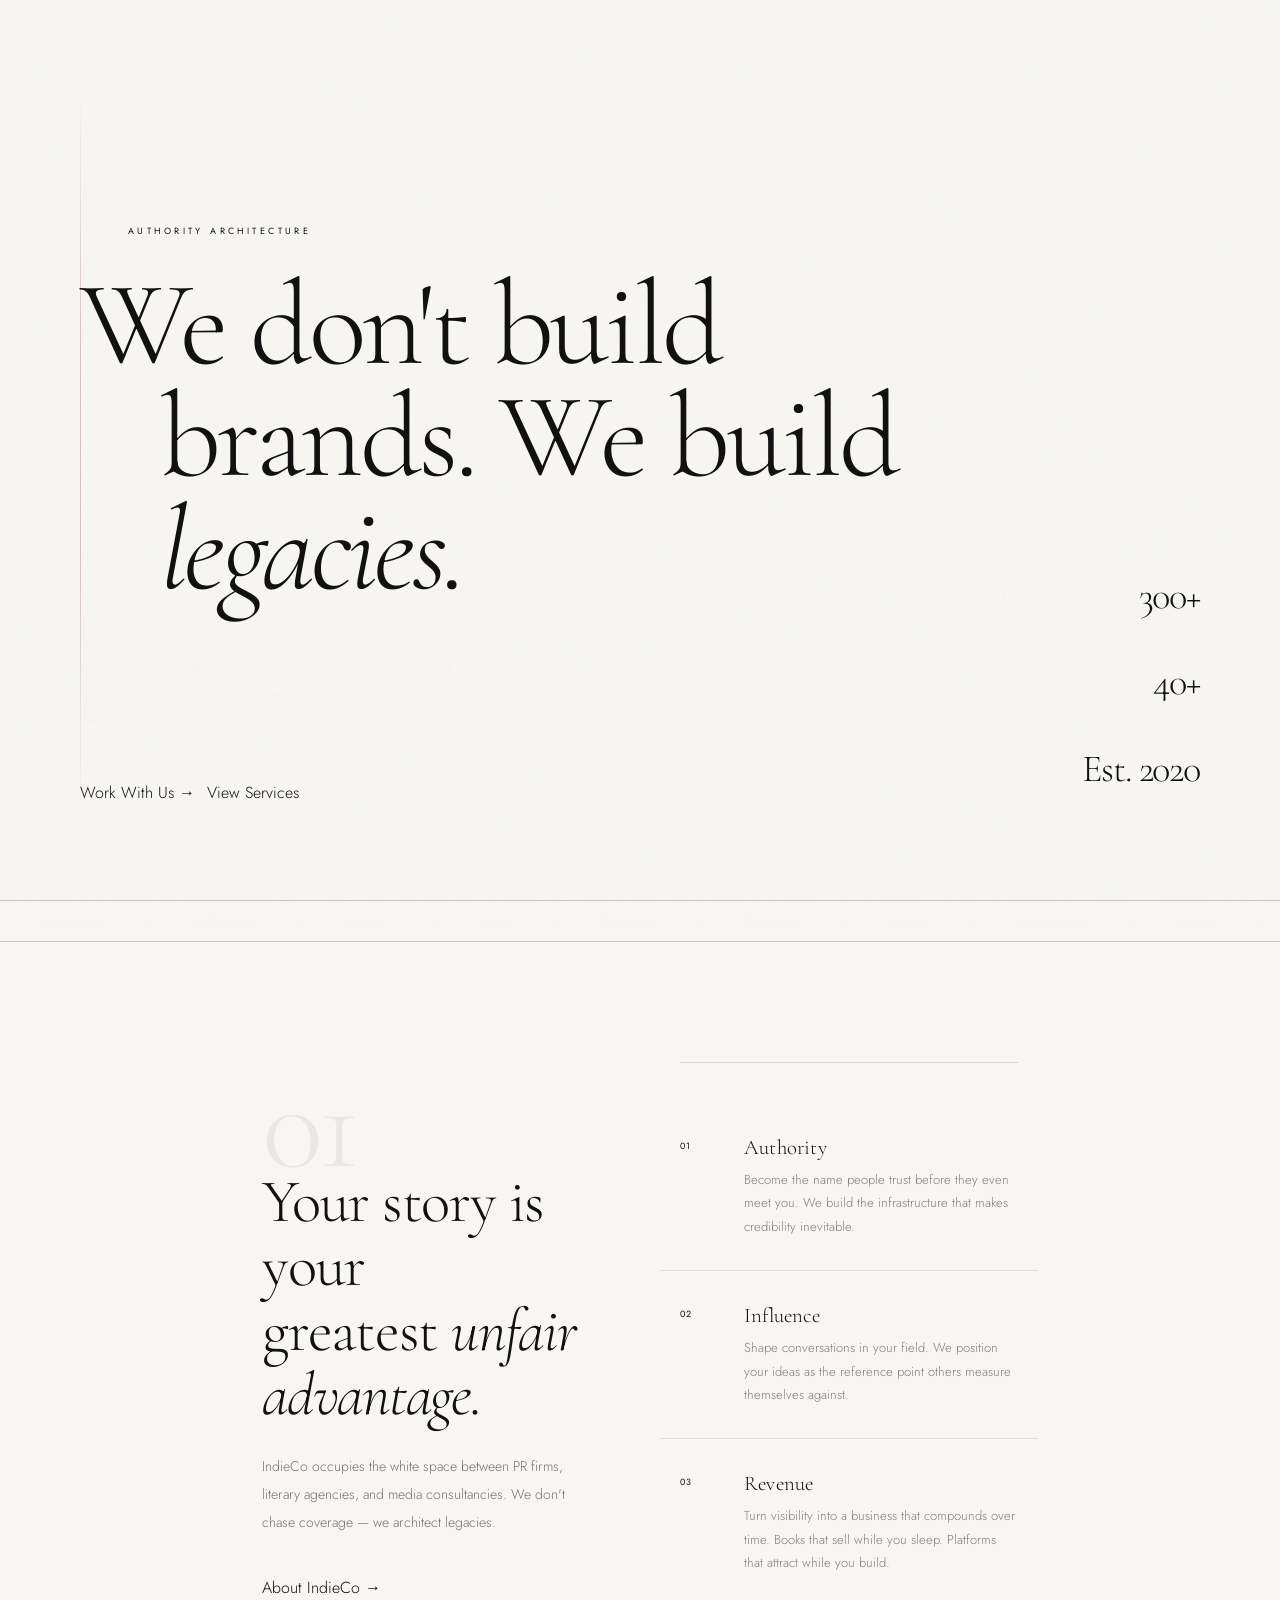
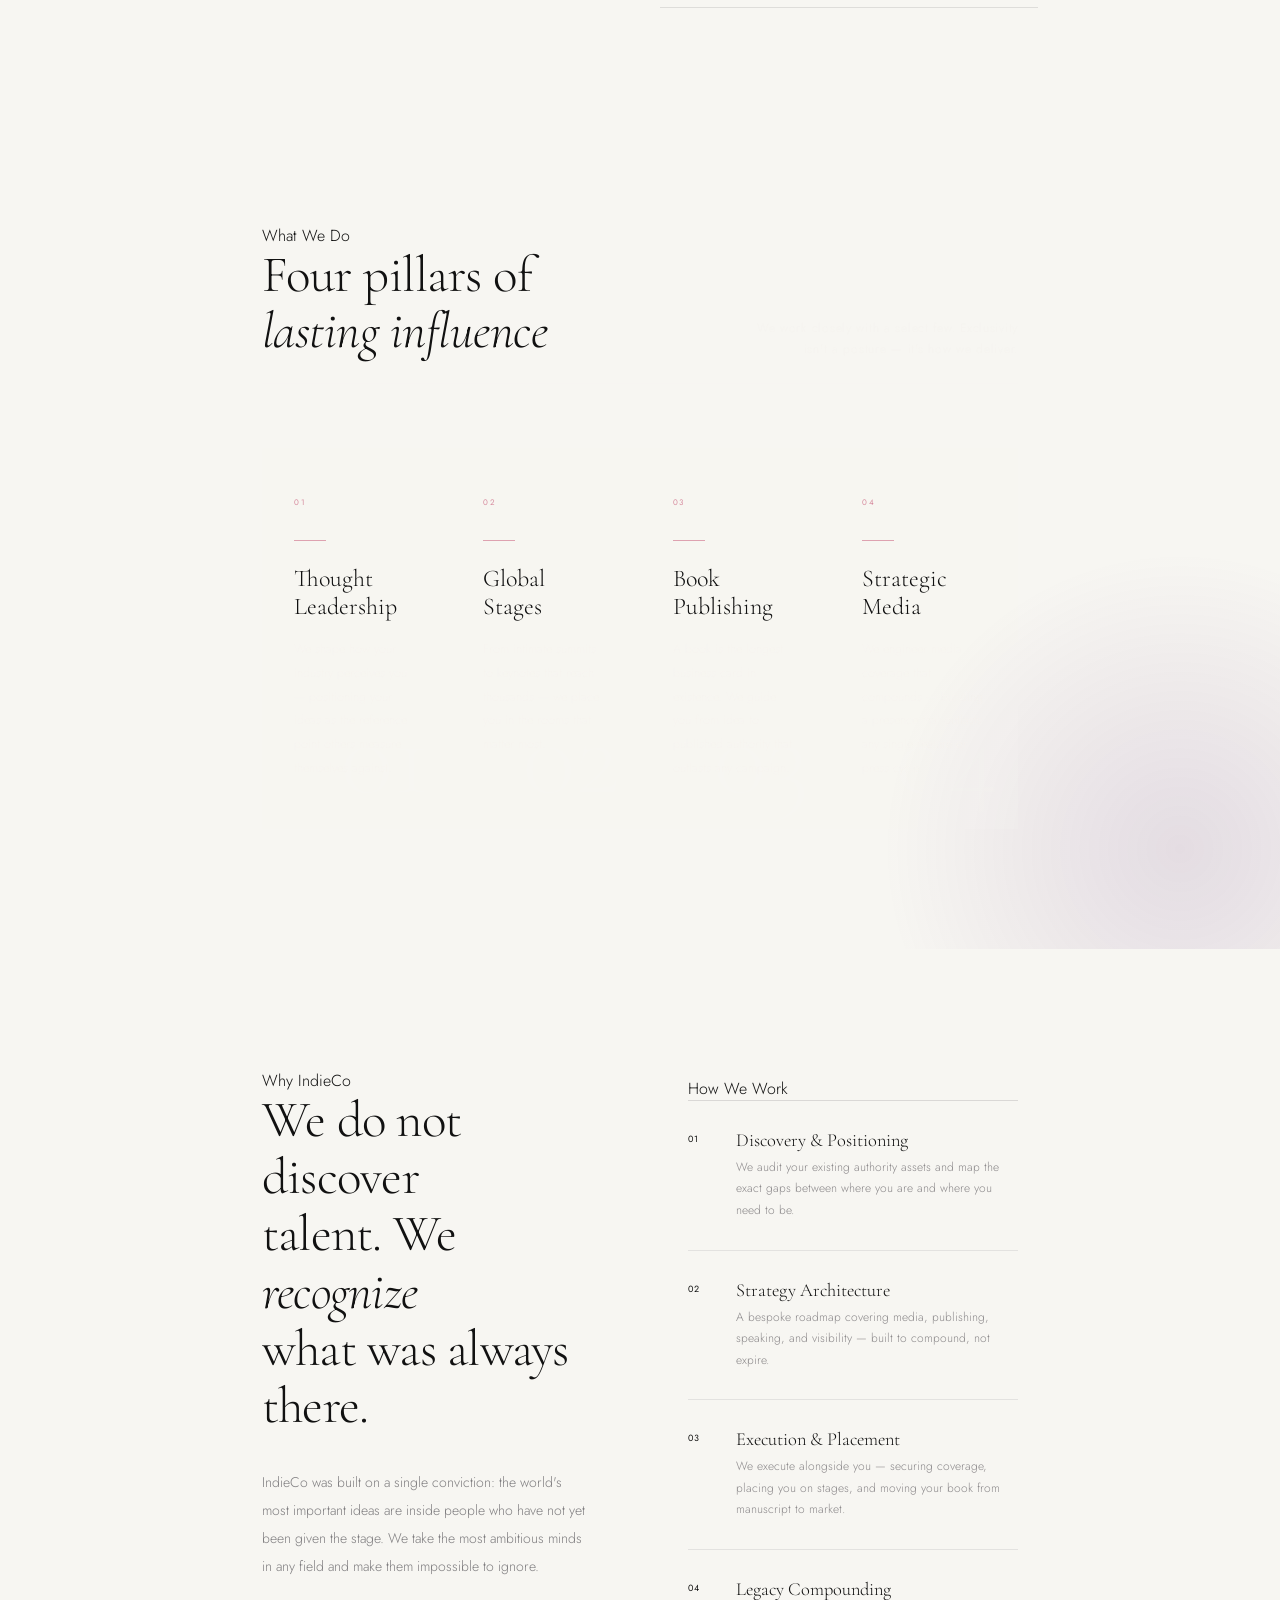
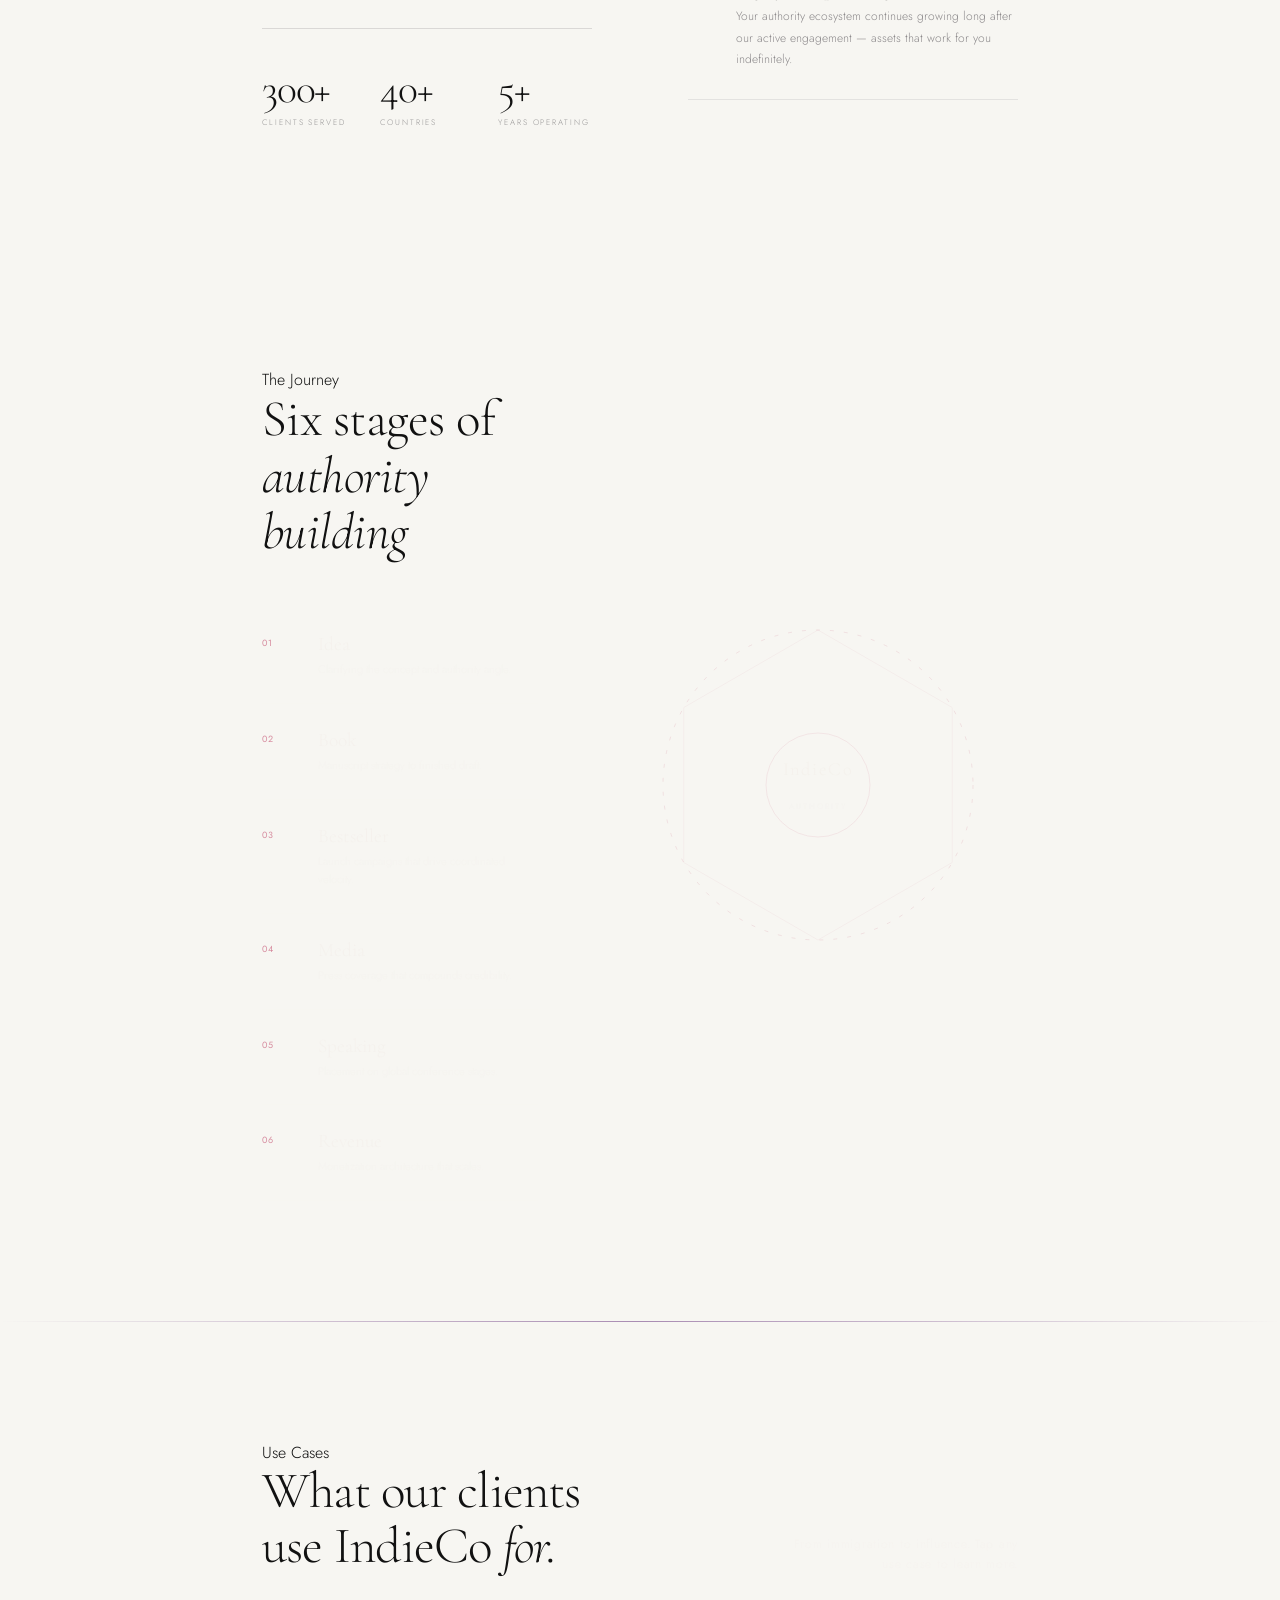
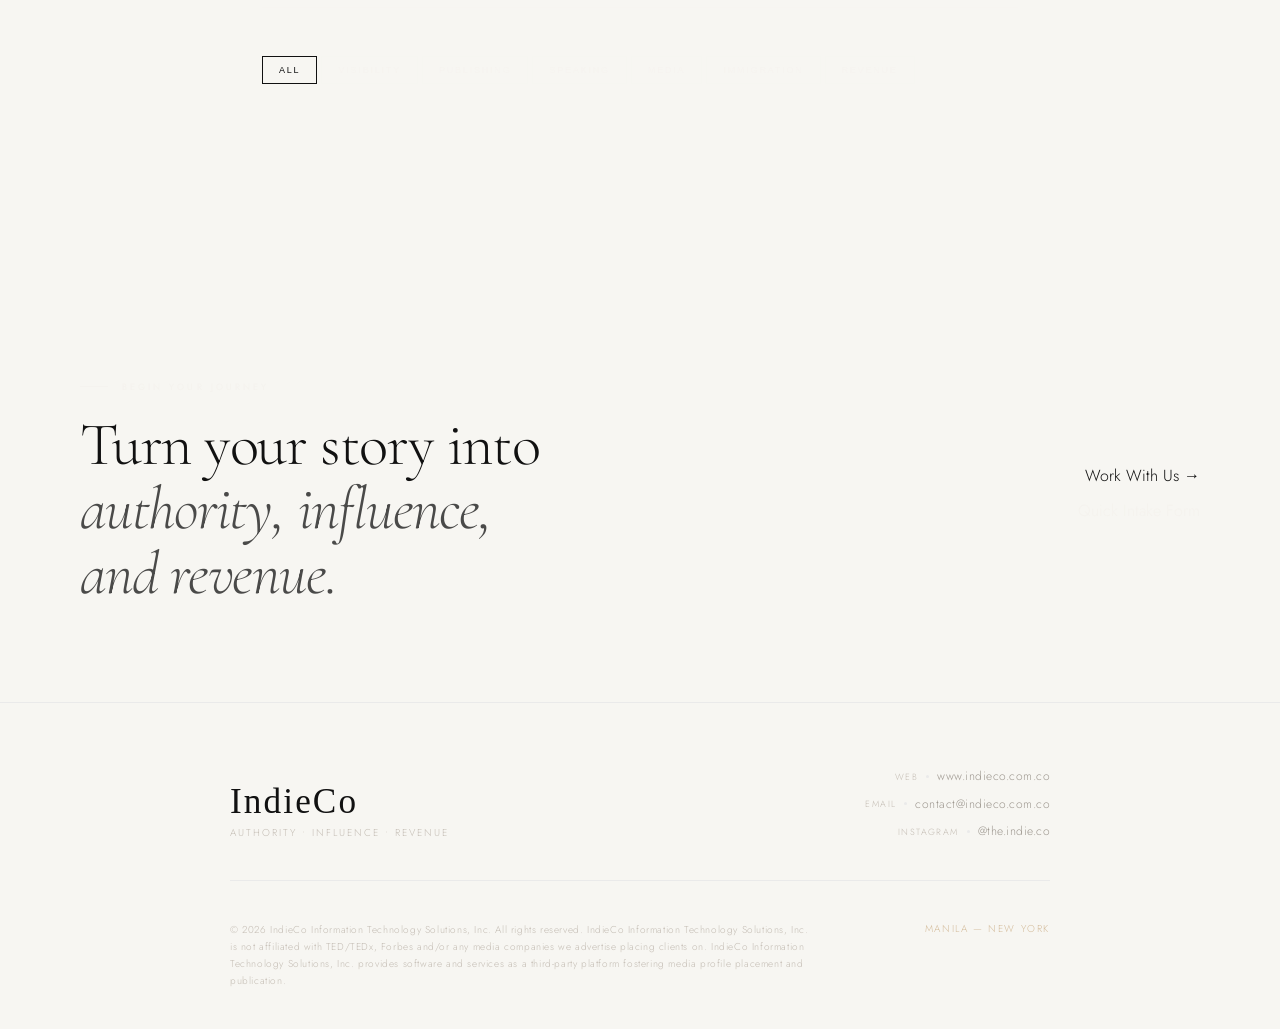
==== commit 0a8e51b9: "Update index.html" ====
--- a/index.html
+++ b/index.html
@@ -1,811 +1,944 @@
 <!DOCTYPE html>
 <html lang="en">
 <head>
-<meta charset="UTF-8"/>
-<meta name="viewport" content="width=device-width,initial-scale=1.0"/>
-<title>IndieCo — the authority infrastructure for builders who sell at scale.</title>
-<meta name="description" content="IndieCo places founders and executives in top-tier press."/>
-<link rel="stylesheet" href="css/base.css"/>
-<link rel="stylesheet" href="css/nav.css"/>
+  <meta charset="UTF-8"/>
+  <meta name="viewport" content="width=device-width,initial-scale=1.0"/>
+  <title>IndieCo — Authority Architecture for Global Leaders</title>
+  <meta name="description" content="IndieCo transforms founders and executives into globally recognized voices through books, media positioning, and speaking platforms."/>
+  <link rel="stylesheet" href="css/base.css"/>
+  <link rel="stylesheet" href="css/nav.css"/>
+  <link rel="preconnect" href="https://fonts.googleapis.com"/>
+  <link rel="preconnect" href="https://fonts.gstatic.com" crossorigin/>
+  <link href="https://fonts.googleapis.com/css2?family=Cormorant+Garamond:ital,wght@0,300;0,400;0,500;1,300;1,400;1,500&display=swap" rel="stylesheet"/>
 <style>
-/* ═══════════════════════════════
-   DESIGN TOKENS — ROSE GOLD PALETTE
-═══════════════════════════════ */
-:root {
-  --rg-100: #fdf6f0;
-  --rg-200: #f5e6da;
-  --rg-300: #e8c9b3;
-  --rg-400: #d4a882;
-  --rg-500: #c8906a;
-  --rg-600: #b87855;
-  --rg-700: #8a5a3e;
-  --ink-pure: #0a0908;
-  --ink-rich: #1a1714;
-  --ink-mid: #3d3730;
-  --ink-soft: #6b6257;
-  --ink-pale: #9e9488;
-  --ink-ghost: #c4bab0;
-  --cream-0: #fefefc;
-  --cream-1: #faf8f4;
-  --cream-2: #f5f1eb;
-  --cream-3: #ede8e0;
-  --sand: #e8e2d8;
-  --gold: #b8906a;
-  --gold-bright: #d4a882;
-  --gold-deep: #8a6040;
-  --blush: #f2e4dc;
-  --blush-mid: #e8cfc2;
-  --petal: #f7ede6;
-}
-
-*,*::before,*::after{box-sizing:border-box;margin:0;padding:0}
-html{scroll-behavior:smooth}
-body{background:var(--cream-1);color:var(--ink-rich);font-family:var(--font-sans);font-weight:300;-webkit-font-smoothing:antialiased;overflow-x:hidden}
-a{color:inherit;text-decoration:none}
-img{max-width:100%;display:block}
-button{cursor:pointer}
-
-/* ═══════════════════════════════
-   HERO — FULL REDESIGN
-═══════════════════════════════ */
+
+/* ═══════════════════════════════════════════════════
+   INDEX — PAGE-SPECIFIC STYLES
+═══════════════════════════════════════════════════ */
+
+/* ── HERO ─────────────────────────────────────── */
 .hero {
   position: relative;
   min-height: 100vh;
+  background: var(--void);
   display: flex;
   flex-direction: column;
-  justify-content: center;
+  justify-content: flex-end;
+  overflow: hidden;
+}
+
+/* Background diagonal rule — geometric brand accent */
+.hero-geo {
+  position: absolute;
+  inset: 0;
+  pointer-events: none;
+  z-index: 0;
+}
+
+.hero-geo::before {
+  content: '';
+  position: absolute;
+  top: 0;
+  right: 0;
+  width: 45%;
+  height: 100%;
+  background: var(--graphite);
+  clip-path: polygon(18% 0, 100% 0, 100% 100%, 0% 100%);
+}
+
+.hero-geo::after {
+  content: '';
+  position: absolute;
+  top: 0;
+  right: 0;
+  width: 45%;
+  height: 3px;
+  background: var(--voltage);
+  clip-path: polygon(18% 0, 100% 0, 100% 100%, 0% 100%);
+}
+
+/* Noise grain overlay */
+.hero-grain {
+  position: absolute;
+  inset: 0;
+  z-index: 1;
+  opacity: 0.025;
+  background-image: url("data:image/svg+xml,%3Csvg viewBox='0 0 256 256' xmlns='http://www.w3.org/2000/svg'%3E%3Cfilter id='noise'%3E%3CfeTurbulence type='fractalNoise' baseFrequency='0.92' numOctaves='4' stitchTiles='stitch'/%3E%3C/filter%3E%3Crect width='100%25' height='100%25' filter='url(%23noise)' opacity='1'/%3E%3C/svg%3E");
+  pointer-events: none;
+}
+
+/* Voltage accent lines */
+.hero-line-v {
+  position: absolute;
+  left: 80px;
+  top: 0;
+  width: 0.5px;
+  height: 100vh;
+  background: linear-gradient(to bottom, transparent 10%, rgba(184,36,78,0.3) 40%, rgba(184,36,78,0.3) 60%, transparent 90%);
+  z-index: 1;
+  pointer-events: none;
+}
+
+/* Main content */
+.hero-content {
+  position: relative;
+  z-index: 10;
+  max-width: 1280px;
+  margin: 0 auto;
+  padding: 0 80px;
+  width: 100%;
+  padding-bottom: 96px;
+  padding-top: 160px;
+}
+
+/* Eyebrow label */
+.hero-eyebrow {
+  font-size: 9px;
+  letter-spacing: 0.38em;
+  text-transform: uppercase;
+  font-weight: 400;
+  color: var(--voltage);
+  margin-bottom: 32px;
+  display: flex;
   align-items: center;
-  overflow: hidden;
-  background: var(--ink-pure);
-}
-
-/* Layered ambient background */
-.hero-ambient {
-  position: absolute;
-  inset: 0;
-  z-index: 0;
-}
-.hero-ambient-layer1 {
-  position: absolute;
-  inset: 0;
-  background: radial-gradient(ellipse 80% 60% at 50% 40%, rgba(200,144,106,0.12) 0%, transparent 70%);
-}
-.hero-ambient-layer2 {
-  position: absolute;
-  inset: 0;
-  background: radial-gradient(ellipse 50% 50% at 20% 80%, rgba(180,120,85,0.07) 0%, transparent 60%),
-              radial-gradient(ellipse 40% 40% at 80% 20%, rgba(212,168,130,0.06) 0%, transparent 55%);
-}
-.hero-grain {
-  position: absolute;
-  inset: 0;
-  opacity: 0.025;
-  background-image: url("data:image/svg+xml,%3Csvg viewBox='0 0 256 256' xmlns='http://www.w3.org/2000/svg'%3E%3Cfilter id='noise'%3E%3CfeTurbulence type='fractalNoise' baseFrequency='0.9' numOctaves='4' stitchTiles='stitch'/%3E%3C/filter%3E%3Crect width='100%25' height='100%25' filter='url(%23noise)' opacity='1'/%3E%3C/svg%3E");
-}
-canvas#hero-particles {
-  position: absolute;
-  inset: 0;
-  width: 100%;
-  height: 100%;
-  pointer-events: none;
-}
-
-/* Center stage */
-.hero-stage {
-  position: absolute;
-  inset: 0;
+  gap: 16px;
+  animation: heroFade 0.8s 0.2s both;
+}
+
+.hero-eyebrow::before {
+  content: '';
+  display: block;
+  width: 32px;
+  height: 0.5px;
+  background: var(--voltage);
+}
+
+/* Headline */
+.hero-h {
+  font-family: var(--font-serif);
+  font-size: clamp(3.8rem, 9.5vw, 7.5rem);
+  font-weight: 300;
+  line-height: 0.94;
+  letter-spacing: -0.03em;
+  color: var(--bone);
+  max-width: 820px;
+  margin-bottom: 48px;
+  animation: heroFade 0.9s 0.35s both;
+}
+
+.hero-h em {
+  font-style: italic;
+  color: var(--voltage);
+}
+
+.hero-h .hero-h-line2 {
+  display: block;
+  padding-left: 80px;
+}
+
+/* Sub copy */
+.hero-sub {
+  font-size: 13px;
+  font-weight: 300;
+  letter-spacing: 0.04em;
+  line-height: 2;
+  color: rgba(244,240,235,0.4);
+  max-width: 420px;
+  margin-bottom: 48px;
+  animation: heroFade 0.9s 0.55s both;
+}
+
+/* CTA row */
+.hero-ctas {
+  display: flex;
+  gap: 12px;
+  flex-wrap: wrap;
+  animation: heroFade 0.9s 0.7s both;
+}
+
+/* Right column stats */
+.hero-stats {
+  position: absolute;
+  right: 80px;
+  bottom: 96px;
   z-index: 10;
   display: flex;
   flex-direction: column;
-  align-items: center;
-  justify-content: flex-end;
-  padding-bottom: 7rem;
-}
-
-/* ── SCATTERED WORDS SYSTEM (static, QClay-style) ── */
-.hero-field {
-  position: absolute;
-  inset: 0;
-  z-index: 3;
-  pointer-events: none;
-}
-
-.hero-word {
-  position: absolute;
-  display: flex;
-  flex-direction: column;
-  gap: 3px;
-  pointer-events: none;
-}
-.hero-word-dot {
-  width: 5px;
-  height: 5px;
-  border-radius: 50%;
-  background: rgba(200,144,106,0.55);
-  margin-bottom: 2px;
-}
-.hero-word-name {
-  font-family: var(--font-garant, 'Cormorant Garant', serif);
-  font-size: clamp(0.72rem, 1.4vw, 0.88rem);
-  font-weight: 300;
-  letter-spacing: 0.03em;
-  color: rgba(245,236,224,0.52);
-  white-space: nowrap;
-  line-height: 1.2;
-}
-.hero-word-sub {
-  font-size: 9px;
-  letter-spacing: 0.12em;
-  color: rgba(245,236,224,0.2);
-  font-family: var(--font-sans);
-  font-weight: 300;
-}
-
-/* Glitch animation */
-@keyframes glitch-shift {
-  0%,87%,100%   { transform: translate(0,0); opacity: 1; }
-  88%           { transform: translate(-2px, 1px); opacity: 0.85; clip-path: inset(20% 0 60% 0); }
-  89%           { transform: translate(2px,-1px); opacity: 1; clip-path: inset(55% 0 20% 0); }
-  90%           { transform: translate(0,0); opacity: 1; clip-path: none; }
-  91%           { transform: translate(3px, 0); opacity: 0.7; }
-  92%           { transform: translate(0,0); opacity: 1; }
-}
-@keyframes glitch-color {
-  0%,87%,100%  { color: rgba(245,236,224,0.52); }
-  88%          { color: rgba(200,144,106,0.9); }
-  89%          { color: rgba(245,236,224,0.2); }
-  90%          { color: rgba(245,236,224,0.52); }
-  91%          { color: rgba(180,120,90,0.7); }
-  92%          { color: rgba(245,236,224,0.52); }
-}
-
-.hero-word-name {
-  animation: glitch-color 8s ease-in-out infinite;
-}
-.hero-word {
-  animation: glitch-shift 8s ease-in-out infinite;
-}
-/* Stagger glitch timing per word */
-.hero-word:nth-child(1)  { animation-delay: 0s; }
-.hero-word:nth-child(2)  { animation-delay: 0.9s; }
-.hero-word:nth-child(3)  { animation-delay: 1.8s; }
-.hero-word:nth-child(4)  { animation-delay: 2.5s; }
-.hero-word:nth-child(5)  { animation-delay: 3.3s; }
-.hero-word:nth-child(6)  { animation-delay: 4.1s; }
-.hero-word:nth-child(7)  { animation-delay: 4.9s; }
-.hero-word:nth-child(8)  { animation-delay: 5.7s; }
-.hero-word:nth-child(9)  { animation-delay: 6.4s; }
-.hero-word:nth-child(10) { animation-delay: 7.1s; }
-.hero-word:nth-child(11) { animation-delay: 0.4s; }
-
-/* Connector line (decorative SVG overlay, drawn via JS) */
-#hero-connector-svg {
-  position: absolute;
-  inset: 0;
-  width: 100%;
-  height: 100%;
-  pointer-events: none;
-  z-index: 2;
-}
-
-/* Center typewriter */
-.hero-center {
-  position: absolute;
-  top: 50%;
-  left: 50%;
-  transform: translate(-50%, -50%);
+  gap: 32px;
+  animation: heroFade 0.9s 0.9s both;
+}
+
+.hero-stat {
+  text-align: right;
+}
+
+.hero-stat-num {
+  font-family: var(--font-serif);
+  font-size: 2.4rem;
+  font-weight: 300;
+  color: var(--bone);
+  letter-spacing: -0.03em;
+  line-height: 1;
+  display: block;
+}
+
+.hero-stat-label {
+  font-size: 8px;
+  letter-spacing: 0.26em;
+  text-transform: uppercase;
+  color: rgba(244,240,235,0.3);
+  display: block;
+  margin-top: 4px;
+}
+
+/* Scroll cue */
+.hero-scroll-cue {
+  position: absolute;
+  bottom: 40px;
+  left: 80px;
   z-index: 10;
   display: flex;
-  flex-direction: column;
   align-items: center;
-  text-align: center;
-  pointer-events: none;
-  width: max-content;
-}
-
-.hero-eyebrow {
-  font-family: var(--font-sans);
-  font-size: 9px;
-  letter-spacing: 0.38em;
+  gap: 12px;
+  animation: heroFade 0.9s 1.1s both;
+}
+
+.hero-scroll-cue span {
+  font-size: 8px;
+  letter-spacing: 0.3em;
   text-transform: uppercase;
-  color: rgba(200,144,106,0.7);
-  margin-bottom: 0.8rem;
-  font-weight: 300;
-  animation: fadeInDown 1s 0.3s both;
-}
-
-.hero-type-main {
-  font-family: var(--font-garant, 'Cormorant Garant', serif);
-  font-size: clamp(3.5rem, 9vw, 6.5rem);
-  font-weight: 300;
-  line-height: 0.95;
-  letter-spacing: -0.02em;
-  color: #f5ece0;
-  min-width: 4ch;
-  min-height: 1.1em;
-  display: flex;
-  align-items: center;
-  justify-content: center;
-  animation: fadeInDown 1s 0.5s both;
-}
-.type-cursor {
-  display: inline-block;
-  width: 2px;
-  height: 0.78em;
-  background: var(--gold-bright);
-  margin-left: 3px;
-  vertical-align: middle;
-  animation: blink 0.85s infinite;
-  border-radius: 1px;
-}
-@keyframes blink { 0%,45%{opacity:1} 55%,100%{opacity:0} }
-
-.hero-sub-label {
-  font-family: var(--font-sans);
-  font-size: clamp(0.7rem, 1.4vw, 0.8rem);
-  letter-spacing: 0.22em;
-  text-transform: uppercase;
-  color: var(--gold-bright);
-  margin-top: 0.6rem;
-  min-height: 1.2em;
-  opacity: 0;
-  transition: opacity 0.5s ease;
-  font-weight: 300;
-}
-
-/* Gold accent line */
-.hero-gold-line {
-  width: 1px;
-  height: 40px;
-  background: linear-gradient(to bottom, transparent, var(--gold-bright), transparent);
-  margin: 0.8rem auto 0;
-  opacity: 0.5;
-}
-
-/* Below orbit — hero copy */
-.hero-copy-block {
-  max-width: 520px;
-  text-align: center;
-  animation: fadeInUp 1s 1.2s both;
-  position: relative;
-  z-index: 20;
-  padding: 0 2rem;
-}
-.hero-copy-text {
-  font-size: clamp(0.83rem, 1.5vw, 0.93rem);
-  line-height: 2;
-  color: rgba(245,236,224,0.38);
-  margin-bottom: 2.5rem;
-  font-weight: 300;
-  letter-spacing: 0.02em;
-}
-
-/* CTA pair */
-.hero-ctas {
-  display: flex;
-  gap: 1rem;
-  justify-content: center;
-  flex-wrap: wrap;
-  animation: fadeInUp 1s 1.4s both;
-}
-.hero-cta-primary {
-  position: relative;
-  display: inline-flex;
-  align-items: center;
-  gap: 10px;
-  font-size: 9.5px;
-  letter-spacing: 0.32em;
-  text-transform: uppercase;
-  font-weight: 300;
-  font-family: var(--font-sans);
-  background: var(--gold);
-  color: #0a0908;
-  padding: 14px 30px;
-  overflow: hidden;
-  transition: color 0.3s;
-  text-decoration: none;
-  pointer-events: auto;
-}
-.hero-cta-primary::before {
-  content: '';
-  position: absolute;
-  inset: 0;
-  background: var(--gold-bright);
-  transform: translateX(-102%);
-  transition: transform 0.45s cubic-bezier(0.7,0,0.3,1);
-}
-.hero-cta-primary:hover::before { transform: translateX(0); }
-.hero-cta-primary span { position: relative; z-index: 1; }
-
-.hero-cta-ghost {
-  display: inline-flex;
-  align-items: center;
-  gap: 10px;
-  font-size: 9.5px;
-  letter-spacing: 0.32em;
-  text-transform: uppercase;
-  font-weight: 300;
-  font-family: var(--font-sans);
-  background: transparent;
-  color: rgba(245,236,224,0.45);
-  border: 0.5px solid rgba(200,144,106,0.3);
-  padding: 14px 30px;
-  transition: color 0.3s, border-color 0.3s;
-  text-decoration: none;
-  pointer-events: auto;
-}
-.hero-cta-ghost:hover { color: #f5ece0; border-color: rgba(200,144,106,0.7); }
-
-/* Location tag */
-.hero-location {
-  position: absolute;
-  bottom: 2.5rem;
-  left: 50%;
-  transform: translateX(-50%);
-  font-size: 9px;
-  letter-spacing: 0.34em;
-  color: rgba(245,240,232,0.15);
-  text-transform: uppercase;
-  white-space: nowrap;
-  z-index: 10;
-}
-
-/* Scroll indicator */
-.hero-scroll {
-  position: absolute;
-  bottom: 2.5rem;
-  right: 3rem;
-  display: flex;
-  flex-direction: column;
-  align-items: center;
-  gap: 8px;
-  z-index: 10;
-  animation: fadeInUp 1s 2s both;
-}
+  color: rgba(244,240,235,0.2);
+}
+
 .hero-scroll-line {
-  width: 0.5px;
-  height: 40px;
-  background: linear-gradient(to bottom, rgba(200,144,106,0.5), transparent);
-  animation: scroll-pulse 2.5s ease-in-out infinite;
-}
-@keyframes scroll-pulse {
-  0%,100%{opacity:0.3;transform:scaleY(1)}
-  50%{opacity:1;transform:scaleY(1.1)}
-}
-
-
-@keyframes fadeInDown {
-  from{opacity:0;transform:translateY(-12px)}
-  to{opacity:1;transform:translateY(0)}
-}
-@keyframes fadeInUp {
-  from{opacity:0;transform:translateY(16px)}
-  to{opacity:1;transform:translateY(0)}
-}
-
-/* ═══════════════════════════════
-   MARQUEE — REFINED
-═══════════════════════════════ */
+  width: 40px;
+  height: 0.5px;
+  background: linear-gradient(to right, rgba(184,36,78,0.5), transparent);
+  animation: scrollPulse 2.5s ease-in-out infinite;
+}
+
+@keyframes scrollPulse {
+  0%,100% { opacity: 0.4; transform: scaleX(1); }
+  50% { opacity: 1; transform: scaleX(1.3); }
+}
+
+@keyframes heroFade {
+  from { opacity: 0; transform: translateY(18px); }
+  to   { opacity: 1; transform: translateY(0); }
+}
+
+/* ── MARQUEE ──────────────────────────────────── */
 .mq-wrap {
   overflow: hidden;
-  background: transparent;
-  border-top: 0.5px solid rgba(200,144,106,0.25);
-  border-bottom: 0.5px solid rgba(200,144,106,0.25);
-  background: rgba(20,16,12,0.85);
-  padding: 11px 0;
+  border-top: 0.5px solid rgba(184,36,78,0.3);
+  border-bottom: 0.5px solid rgba(184,36,78,0.3);
+  background: var(--graphite);
+  padding: 12px 0;
   position: relative;
   z-index: 1;
 }
+
 .mq-wrap::before,
 .mq-wrap::after {
-  content:'';
-  position:absolute;
-  top:0;bottom:0;width:80px;z-index:2;
-}
-.mq-wrap::before{left:0;background:linear-gradient(to right,rgba(10,9,8,1),transparent)}
-.mq-wrap::after{right:0;background:linear-gradient(to left,rgba(10,9,8,1),transparent)}
+  content: '';
+  position: absolute;
+  top: 0; bottom: 0;
+  width: 120px;
+  z-index: 2;
+  pointer-events: none;
+}
+
+.mq-wrap::before { left: 0; background: linear-gradient(to right, var(--graphite), transparent); }
+.mq-wrap::after  { right: 0; background: linear-gradient(to left, var(--graphite), transparent); }
 
 .mq-track {
   display: flex;
   white-space: nowrap;
-  animation: marquee 28s linear infinite;
-}
+  animation: marquee 30s linear infinite;
+}
+
 .mq-item {
-  font-family: var(--font-garant, 'Cormorant Garant', serif);
-  font-size: 0.8rem;
-  letter-spacing: 0.22em;
+  font-family: var(--font-serif);
+  font-size: 0.78rem;
+  font-style: italic;
+  letter-spacing: 0.18em;
   padding: 0 2.5rem;
-  color: rgba(200,144,106,0.55);
-  font-style: italic;
-}
+  color: rgba(244,240,235,0.35);
+}
+
 .mq-sep {
-  padding: 0 0.5rem;
-  color: rgba(200,144,106,0.2);
+  color: rgba(184,36,78,0.5);
   font-size: 0.5rem;
   line-height: 2;
-}
-@keyframes marquee { from{transform:translateX(0)} to{transform:translateX(-50%)} }
-
-/* ═══════════════════════════════
-   INTRO — EDITORIAL REDESIGN
-═══════════════════════════════ */
+  padding: 0 4px;
+}
+
+@keyframes marquee { from { transform: translateX(0); } to { transform: translateX(-50%); } }
+
+/* ── INTRO / MANIFESTO ────────────────────────── */
 .intro {
-  padding: 7rem 0 5rem;
+  padding: 120px 0 96px;
   position: relative;
-}
-.intro::before {
-  content: '';
+  background: var(--bone);
+}
+
+.intro-rule {
   position: absolute;
   top: 0;
   left: 0;
   right: 0;
-  height: 1px;
-  background: linear-gradient(to right, transparent, var(--blush-mid), transparent);
-  opacity: 0.5;
-}
-
-.intro-header {
-  display: flex;
-  justify-content: space-between;
-  align-items: flex-end;
-  margin-bottom: 4.5rem;
-  padding-bottom: 1.5rem;
-  border-bottom: 0.5px solid var(--sand);
-}
-.intro-eyebrow {
-  font-size: 9.5px;
-  letter-spacing: 0.28em;
-  text-transform: uppercase;
-  font-weight: 300;
-  color: var(--ink-ghost);
-}
-.intro-index {
-  font-family: var(--font-garant, serif);
-  font-size: 0.75rem;
-  color: var(--gold);
-  letter-spacing: 0.1em;
+  height: 3px;
+  background: var(--voltage);
+}
+
+.intro-grid {
+  display: grid;
+  grid-template-columns: 1fr 1fr;
+  gap: 80px;
+  align-items: start;
+}
+
+.intro-left {
+  position: sticky;
+  top: 100px;
+}
+
+.intro-number {
+  font-family: var(--font-serif);
+  font-size: 8rem;
+  font-weight: 300;
+  color: rgba(10,7,16,0.06);
+  line-height: 1;
+  margin-bottom: -20px;
+  letter-spacing: -0.04em;
 }
 
 .intro-h {
-  font-family: var(--font-garant, 'Cormorant Garant', serif);
-  font-size: clamp(3rem, 8vw, 5.5rem);
-  font-weight: 300;
-  line-height: 1.04;
-  letter-spacing: -0.025em;
-  color: var(--ink-rich);
-  margin-bottom: 4rem;
-  max-width: 650px;
-}
+  font-family: var(--font-serif);
+  font-size: clamp(2.4rem, 5vw, 3.8rem);
+  font-weight: 300;
+  line-height: 1.06;
+  letter-spacing: -0.02em;
+  color: var(--void);
+  margin-bottom: 24px;
+}
+
 .intro-h em {
   font-style: italic;
-  color: var(--gold-deep);
-  position: relative;
-}
-.intro-h em::after {
-  content: '';
-  position: absolute;
-  bottom: 3px;
-  left: 0;
-  right: 0;
-  height: 0.5px;
-  background: var(--gold);
-  opacity: 0.4;
-}
-
-.intro-pillars {
+  color: var(--voltage);
+}
+
+.intro-body {
+  font-size: 14px;
+  font-weight: 300;
+  line-height: 2;
+  color: rgba(10,7,16,0.55);
+  max-width: 420px;
+  margin-bottom: 40px;
+}
+
+.intro-right {
+  padding-top: 40px;
+  border-top: 0.5px solid rgba(10,7,16,0.12);
+}
+
+.intro-pillar {
+  padding: 32px 0;
+  border-bottom: 0.5px solid rgba(10,7,16,0.1);
   display: grid;
-  grid-template-columns: repeat(3, 1fr);
-  border-top: 0.5px solid var(--sand);
-}
-.intro-pillar {
-  padding: 2rem 1.5rem 2rem 0;
-  border-right: 0.5px solid var(--sand);
-  position: relative;
-  transition: background 0.4s ease;
-}
-.intro-pillar::before {
-  content: '';
-  position: absolute;
-  top: 0;
-  left: 0;
-  right: 0;
-  height: 2px;
-  background: linear-gradient(to right, var(--gold), transparent);
-  transform: scaleX(0);
-  transform-origin: left;
-  transition: transform 0.5s cubic-bezier(0.7,0,0.3,1);
-}
-.intro-pillar:hover::before { transform: scaleX(1); }
-.intro-pillar:last-child { border-right: none; padding-right: 0; }
-.intro-pillar:nth-child(2),
-.intro-pillar:nth-child(3) { padding-left: 1.5rem; }
-
-.pillar-name {
+  grid-template-columns: 40px 1fr;
+  gap: 24px;
+  align-items: start;
+  transition: background 0.3s;
+  margin: 0 -20px;
+  padding-left: 20px;
+  padding-right: 20px;
+  cursor: default;
+}
+
+.intro-pillar:hover { background: rgba(184,36,78,0.03); }
+
+.intro-pillar-num {
   font-size: 9px;
-  letter-spacing: 0.28em;
-  text-transform: uppercase;
-  font-weight: 300;
-  color: var(--ink-ghost);
-  margin-bottom: 0.8rem;
-  display: block;
-  transition: color 0.3s;
-}
-.intro-pillar:hover .pillar-name { color: var(--gold); }
-.pillar-line {
-  width: 18px;
-  height: 0.5px;
-  background: var(--sand);
-  margin-bottom: 0.8rem;
-  transition: background 0.3s, width 0.4s;
-}
-.intro-pillar:hover .pillar-line { background: var(--gold); width: 32px; }
-.pillar-desc {
-  font-size: 12.5px;
-  font-weight: 300;
-  color: var(--ink-pale);
+  letter-spacing: 0.14em;
+  color: var(--voltage);
+  font-weight: 400;
+  padding-top: 4px;
+}
+
+.intro-pillar-title {
+  font-family: var(--font-serif);
+  font-size: 1.3rem;
+  font-weight: 300;
+  letter-spacing: 0.01em;
+  color: var(--void);
+  margin-bottom: 8px;
+}
+
+.intro-pillar-text {
+  font-size: 13px;
+  font-weight: 300;
+  color: rgba(10,7,16,0.5);
   line-height: 1.8;
-  transition: color 0.3s;
-}
-.intro-pillar:hover .pillar-desc { color: var(--ink-soft); }
-
-/* ═══════════════════════════════
-   PILLARS SECTION
-═══════════════════════════════ */
-.pillars-section {
-  padding: 6rem 0;
-  background: var(--ink-rich);
+}
+
+/* ── DARK PILLARS ─────────────────────────────── */
+.pillars {
+  background: var(--void-rich);
+  padding: 120px 0;
   position: relative;
   overflow: hidden;
 }
-.pillars-section::before {
-  content: '';
-  position: absolute;
-  top: -1px;
-  left: 0;
-  right: 0;
-  height: 1px;
-  background: linear-gradient(to right, transparent, rgba(200,144,106,0.3), transparent);
-}
-.pillars-section::after {
-  content: '';
-  position: absolute;
-  bottom: -1px;
-  left: 0;
-  right: 0;
-  height: 1px;
-  background: linear-gradient(to right, transparent, rgba(200,144,106,0.3), transparent);
-}
-
-.pillars-section-bg {
-  position: absolute;
-  inset: 0;
-  background: radial-gradient(ellipse 60% 50% at 50% 0%, rgba(200,144,106,0.06) 0%, transparent 60%);
-  pointer-events: none;
-}
-
-.pillars-header {
-  margin-bottom: 4rem;
-}
-.pillars-eyebrow {
-  font-size: 9.5px;
-  letter-spacing: 0.28em;
-  text-transform: uppercase;
-  color: rgba(200,144,106,0.5);
-  margin-bottom: 1.2rem;
-  font-weight: 300;
-}
-.pillars-header .section-title {
-  color: #f5ece0;
-}
-.pillars-header .section-title em { color: var(--gold-bright); }
-
-.pillars-grid {
-  display: grid;
-  grid-template-columns: repeat(auto-fit, minmax(220px, 1fr));
-  gap: 1px;
-  background: rgba(200,144,106,0.1);
-  border: 1px solid rgba(200,144,106,0.1);
-}
-.pillar-card {
-  padding: 2.8rem 2.2rem;
-  background: var(--ink-rich);
-  position: relative;
-  overflow: hidden;
-  transition: background 0.4s ease;
-  cursor: default;
-}
-.pillar-card::before {
+
+.pillars::before {
   content: '';
   position: absolute;
   top: 0;
   left: 0;
   right: 0;
   height: 0.5px;
-  background: linear-gradient(to right, var(--gold), transparent);
-  transform: scaleX(0);
-  transform-origin: left;
-  transition: transform 0.5s cubic-bezier(0.7,0,0.3,1);
-}
-.pillar-card:hover { background: rgba(200,144,106,0.04); }
-.pillar-card:hover::before { transform: scaleX(1); }
+  background: linear-gradient(to right, transparent, var(--voltage), transparent);
+  opacity: 0.4;
+}
+
+.pillars-bg-orchid {
+  position: absolute;
+  bottom: -200px;
+  right: -200px;
+  width: 600px;
+  height: 600px;
+  background: radial-gradient(circle, rgba(92,36,117,0.12) 0%, transparent 70%);
+  pointer-events: none;
+}
+
+.pillars-header {
+  display: flex;
+  justify-content: space-between;
+  align-items: flex-end;
+  margin-bottom: 64px;
+  padding-bottom: 24px;
+  border-bottom: 0.5px solid rgba(244,240,235,0.08);
+}
+
+.pillars-header-right {
+  font-size: 12px;
+  color: rgba(244,240,235,0.25);
+  letter-spacing: 0.06em;
+  max-width: 280px;
+  text-align: right;
+  line-height: 1.7;
+}
+
+.pillars-grid {
+  display: grid;
+  grid-template-columns: repeat(4, 1fr);
+  gap: 1px;
+  background: rgba(244,240,235,0.06);
+}
+
+.pillar-card {
+  background: var(--void-rich);
+  padding: 48px 32px;
+  position: relative;
+  overflow: hidden;
+  transition: background 0.4s;
+  cursor: default;
+}
+
+.pillar-card::after {
+  content: '';
+  position: absolute;
+  top: 0;
+  left: 0;
+  width: 3px;
+  height: 0;
+  background: var(--voltage);
+  transition: height 0.5s cubic-bezier(0.7,0,0.3,1);
+}
+
+.pillar-card:hover { background: rgba(184,36,78,0.04); }
+.pillar-card:hover::after { height: 100%; }
 
 .pillar-num {
-  font-size: 9px;
-  letter-spacing: 0.2em;
-  color: rgba(200,144,106,0.4);
-  margin-bottom: 1.4rem;
+  font-size: 8px;
+  letter-spacing: 0.22em;
+  color: rgba(184,36,78,0.5);
+  font-weight: 400;
   display: block;
-  font-weight: 300;
-}
+  margin-bottom: 32px;
+}
+
+.pillar-icon {
+  width: 32px;
+  height: 0.5px;
+  background: rgba(184,36,78,0.4);
+  margin-bottom: 24px;
+  transition: width 0.4s, background 0.3s;
+}
+
+.pillar-card:hover .pillar-icon {
+  width: 48px;
+  background: var(--voltage);
+}
+
 .pillar-title {
-  font-family: var(--font-garant, serif);
-  font-size: 1.45rem;
-  font-weight: 300;
-  margin-bottom: 1rem;
+  font-family: var(--font-serif);
+  font-size: 1.5rem;
+  font-weight: 300;
+  color: var(--bone);
+  margin-bottom: 16px;
   line-height: 1.2;
-  color: rgba(245,236,224,0.88);
   transition: color 0.3s;
 }
-.pillar-card:hover .pillar-title { color: #f5ece0; }
+
+.pillar-card:hover .pillar-title { color: #fff; }
+
 .pillar-body {
-  font-size: 13px;
-  line-height: 1.85;
-  color: rgba(245,236,224,0.28);
-  font-weight: 300;
+  font-size: 12.5px;
+  font-weight: 300;
+  line-height: 1.9;
+  color: rgba(244,240,235,0.3);
   transition: color 0.3s;
 }
-.pillar-card:hover .pillar-body { color: rgba(245,236,224,0.5); }
-
-/* Decorative number bg */
-.pillar-card-num-bg {
-  position: absolute;
-  bottom: 1.5rem;
-  right: 1.5rem;
-  font-family: var(--font-garant, serif);
-  font-size: 6rem;
-  font-weight: 300;
-  color: rgba(200,144,106,0.04);
+
+.pillar-card:hover .pillar-body { color: rgba(244,240,235,0.5); }
+
+.pillar-bg-num {
+  position: absolute;
+  bottom: 16px;
+  right: 20px;
+  font-family: var(--font-serif);
+  font-size: 7rem;
+  font-weight: 300;
+  color: rgba(244,240,235,0.025);
   line-height: 1;
   pointer-events: none;
   transition: color 0.4s;
 }
-.pillar-card:hover .pillar-card-num-bg { color: rgba(200,144,106,0.07); }
-
-/* ═══════════════════════════════
-   WHY SECTION
-═══════════════════════════════ */
-.why { padding: 7rem 0 5rem; }
-.why-top {
+
+.pillar-card:hover .pillar-bg-num { color: rgba(184,36,78,0.06); }
+
+/* ── WHY SECTION ──────────────────────────────── */
+.why {
+  padding: 120px 0;
+  background: var(--bone);
+  position: relative;
+}
+
+.why-inner {
+  display: grid;
+  grid-template-columns: 1fr 1fr;
+  gap: 96px;
+  align-items: start;
+}
+
+.why-left {}
+
+.why-pull {
+  font-family: var(--font-serif);
+  font-size: clamp(2rem, 4.5vw, 3.2rem);
+  font-weight: 300;
+  line-height: 1.12;
+  letter-spacing: -0.015em;
+  color: var(--void);
+  margin-bottom: 32px;
+}
+
+.why-pull em {
+  font-style: italic;
+  color: var(--voltage);
+}
+
+.why-body {
+  font-size: 14px;
+  font-weight: 300;
+  line-height: 2;
+  color: rgba(10,7,16,0.5);
+  margin-bottom: 48px;
+}
+
+.why-stats {
+  display: grid;
+  grid-template-columns: repeat(3, 1fr);
+  border-top: 0.5px solid rgba(10,7,16,0.12);
+  padding-top: 40px;
+  gap: 24px;
+}
+
+.why-stat {}
+
+.why-stat-num {
+  font-family: var(--font-serif);
+  font-size: 2.6rem;
+  font-weight: 300;
+  color: var(--voltage);
+  letter-spacing: -0.03em;
+  line-height: 1;
+  display: block;
+}
+
+.why-stat-label {
+  font-size: 8px;
+  letter-spacing: 0.24em;
+  text-transform: uppercase;
+  color: rgba(10,7,16,0.4);
+  display: block;
+  margin-top: 6px;
+}
+
+/* Right side: process list */
+.why-right {
+  padding-top: 8px;
+}
+
+.why-process {
+  list-style: none;
+  border-top: 0.5px solid rgba(10,7,16,0.12);
+}
+
+.why-process-item {
+  padding: 28px 0;
+  border-bottom: 0.5px solid rgba(10,7,16,0.08);
+  display: grid;
+  grid-template-columns: 24px 1fr;
+  gap: 24px;
+  align-items: start;
+}
+
+.why-process-num {
+  font-size: 9px;
+  letter-spacing: 0.16em;
+  color: var(--voltage);
+  font-weight: 400;
+  padding-top: 3px;
+}
+
+.why-process-title {
+  font-family: var(--font-serif);
+  font-size: 1.15rem;
+  font-weight: 300;
+  color: var(--void);
+  margin-bottom: 6px;
+}
+
+.why-process-text {
+  font-size: 12px;
+  font-weight: 300;
+  color: rgba(10,7,16,0.45);
+  line-height: 1.8;
+}
+
+/* ── USE CASES ────────────────────────────────── */
+.uc {
+  background: var(--void);
+  padding: 120px 0;
+  position: relative;
+}
+
+.uc::before {
+  content: '';
+  position: absolute;
+  top: 0;
+  left: 0;
+  right: 0;
+  height: 0.5px;
+  background: linear-gradient(to right, transparent, rgba(92,36,117,0.5), transparent);
+}
+
+.uc-header {
   display: flex;
   justify-content: space-between;
-  align-items: baseline;
-  border-bottom: 0.5px solid var(--sand);
-  padding-bottom: 1.25rem;
-  margin-bottom: 3.5rem;
-}
-.why-eyebrow {
-  font-size: 9.5px;
-  letter-spacing: 0.26em;
-  text-transform: uppercase;
-  font-weight: 300;
-  color: var(--ink-ghost);
-}
-.why-pull {
-  font-family: var(--font-garant, serif);
-  font-size: clamp(2.2rem, 5.5vw, 3.6rem);
+  align-items: flex-end;
+  margin-bottom: 48px;
+  padding-bottom: 32px;
+  border-bottom: 0.5px solid rgba(244,240,235,0.07);
+}
+
+.uc-header-right {
+  text-align: right;
+}
+
+.uc-h {
+  font-family: var(--font-serif);
+  font-size: clamp(2rem, 4.5vw, 3.2rem);
   font-weight: 300;
   line-height: 1.08;
   letter-spacing: -0.015em;
-  color: var(--ink-rich);
-  margin-bottom: 2.5rem;
-  max-width: 580px;
-}
-.why-pull em { font-style: italic; color: var(--gold-deep); }
-.why-body {
-  font-size: 14px;
-  font-weight: 300;
-  color: var(--ink-pale);
-  line-height: 2;
-  max-width: 540px;
-  margin-bottom: 3.5rem;
-}
-
-/* Stat row */
-.why-stats {
+  color: var(--bone);
+}
+
+.uc-h em { font-style: italic; color: var(--voltage); }
+
+.uc-sub-text {
+  font-size: 12px;
+  color: rgba(244,240,235,0.3);
+  letter-spacing: 0.06em;
+  line-height: 1.7;
+  max-width: 240px;
+  margin-left: auto;
+}
+
+/* Filters */
+.uc-filter {
   display: flex;
-  gap: 3rem;
-  padding-top: 2.5rem;
-  border-top: 0.5px solid var(--sand);
-}
-.why-stat { display: flex; flex-direction: column; gap: 0.3rem; }
-.why-stat-num {
-  font-family: var(--font-garant, serif);
-  font-size: 2.2rem;
-  font-weight: 300;
-  color: var(--gold-deep);
-  letter-spacing: -0.02em;
-  line-height: 1;
-}
-.why-stat-label {
+  gap: 4px;
+  flex-wrap: wrap;
+  margin-bottom: 40px;
+}
+
+.uc-cat {
   font-size: 9px;
   letter-spacing: 0.2em;
   text-transform: uppercase;
-  color: var(--ink-ghost);
-  font-weight: 300;
-}
-
-/* ═══════════════════════════════
-   CYCLE
-═══════════════════════════════ */
-.cy-out {
-  padding: 5rem 0 4rem;
+  font-weight: 400;
+  color: rgba(244,240,235,0.3);
+  padding: 8px 16px;
+  border: 0.5px solid rgba(244,240,235,0.1);
+  background: transparent;
+  cursor: pointer;
+  transition: color 0.2s, border-color 0.2s, background 0.2s;
+}
+
+.uc-cat:hover {
+  color: rgba(244,240,235,0.7);
+  border-color: rgba(244,240,235,0.25);
+}
+
+.uc-cat.active {
+  background: var(--voltage);
+  border-color: var(--voltage);
+  color: var(--bone);
+}
+
+/* Tag cloud */
+.uc-cloud {
+  display: flex;
+  flex-wrap: wrap;
+  gap: 8px;
+  margin-bottom: 40px;
+}
+
+.uc-tag {
+  font-size: 11px;
+  font-weight: 300;
+  letter-spacing: 0.04em;
+  color: rgba(244,240,235,0.45);
+  border: 0.5px solid rgba(244,240,235,0.1);
+  padding: 9px 16px;
+  background: transparent;
+  cursor: pointer;
+  transition: color 0.25s, border-color 0.25s, background 0.25s;
+  display: flex;
+  align-items: center;
+  gap: 8px;
+}
+
+.uc-tag:hover {
+  color: var(--bone);
+  border-color: rgba(244,240,235,0.3);
+}
+
+.uc-tag.lit {
+  background: rgba(184,36,78,0.12);
+  border-color: rgba(184,36,78,0.4);
+  color: var(--bone);
+}
+
+.uc-tag.dim {
+  opacity: 0.2;
+  pointer-events: none;
+}
+
+.uc-tag-dot {
+  width: 4px;
+  height: 4px;
+  border-radius: 50%;
+  background: var(--voltage);
+  flex-shrink: 0;
+  opacity: 0.5;
+}
+
+.uc-tag.lit .uc-tag-dot { opacity: 1; }
+
+/* Detail panel */
+.uc-detail {
+  background: var(--graphite);
+  border: 0.5px solid rgba(184,36,78,0.3);
+  border-left: 3px solid var(--voltage);
+  padding: 28px 32px;
+  display: none;
+  animation: detailIn 0.3s cubic-bezier(0.22,1,0.36,1);
+}
+
+.uc-detail.show { display: block; }
+
+@keyframes detailIn {
+  from { opacity: 0; transform: translateY(8px); }
+  to   { opacity: 1; transform: translateY(0); }
+}
+
+.uc-detail-label {
+  font-size: 8px;
+  letter-spacing: 0.3em;
+  text-transform: uppercase;
+  color: var(--voltage);
+  margin-bottom: 10px;
+  font-weight: 400;
+}
+
+.uc-detail-text {
+  font-size: 14px;
+  font-weight: 300;
+  line-height: 1.9;
+  color: rgba(244,240,235,0.7);
+}
+
+/* ── CYCLE / PROCESS ──────────────────────────── */
+.cycle {
+  background: var(--graphite);
+  padding: 120px 0;
+  position: relative;
+  overflow: hidden;
+}
+
+.cycle::after {
+  content: '';
+  position: absolute;
+  bottom: 0;
+  left: 0;
+  right: 0;
+  height: 0.5px;
+  background: linear-gradient(to right, transparent, rgba(184,36,78,0.3), transparent);
+}
+
+.cycle-inner {
+  display: grid;
+  grid-template-columns: 1fr 1fr;
+  gap: 80px;
+  align-items: center;
+}
+
+.cycle-left {}
+
+.cycle-stages {
   display: flex;
   flex-direction: column;
+  gap: 0;
+}
+
+.cycle-stage {
+  display: grid;
+  grid-template-columns: 32px 1fr;
+  gap: 24px;
+  align-items: start;
+  padding: 24px 0;
+  border-bottom: 0.5px solid rgba(244,240,235,0.06);
+  cursor: default;
+  transition: padding-left 0.3s;
+}
+
+.cycle-stage:hover {
+  padding-left: 8px;
+}
+
+.cycle-stage-num {
+  font-size: 9px;
+  letter-spacing: 0.14em;
+  color: rgba(184,36,78,0.5);
+  font-weight: 400;
+  padding-top: 4px;
+}
+
+.cycle-stage-name {
+  font-family: var(--font-serif);
+  font-size: 1.2rem;
+  font-weight: 300;
+  color: rgba(244,240,235,0.7);
+  display: block;
+  margin-bottom: 4px;
+  transition: color 0.2s;
+}
+
+.cycle-stage:hover .cycle-stage-name { color: var(--bone); }
+
+.cycle-stage-desc {
+  font-size: 11px;
+  font-weight: 300;
+  color: rgba(244,240,235,0.25);
+  line-height: 1.7;
+  transition: color 0.3s;
+}
+
+.cycle-stage:hover .cycle-stage-desc { color: rgba(244,240,235,0.45); }
+
+/* Right: visual ring */
+.cycle-right {
+  display: flex;
+  justify-content: center;
   align-items: center;
-  background: var(--cream-2);
+}
+
+.cycle-wrap {
   position: relative;
-}
-.cy-eyebrow {
-  font-family: var(--font-sans);
-  font-size: 9.5px;
-  letter-spacing: 0.26em;
-  text-transform: uppercase;
-  font-weight: 300;
-  color: var(--ink-ghost);
-  margin-bottom: 2.5rem;
-}
-.cy-wrap {
-  position: relative;
-  width: 440px;
-  height: 440px;
-  max-width: min(440px, 92vw);
-}
+  width: 400px;
+  height: 400px;
+  max-width: min(400px, 85vw);
+}
+
 .cy-ring {
   position: absolute;
   inset: 0;
-  animation: cy-spin 28s linear infinite;
-}
+  animation: cy-spin 32s linear infinite;
+}
+
 .cy-ring:hover { animation-play-state: paused; }
+
 .cy-node {
   position: absolute;
   transform: translate(-50%, -50%);
   text-align: center;
 }
+
 .cy-inner {
-  animation: cy-counter 28s linear infinite;
+  animation: cy-counter 32s linear infinite;
   display: flex;
   flex-direction: column;
   align-items: center;
   gap: 3px;
 }
+
 .cy-ring:hover .cy-inner { animation-play-state: paused; }
+
 .cy-num {
-  font-family: var(--font-sans);
-  font-size: 9px;
+  font-size: 8px;
   letter-spacing: 0.14em;
-  color: var(--ink-ghost);
-  font-weight: 300;
-}
+  color: rgba(184,36,78,0.5);
+  font-weight: 400;
+}
+
 .cy-name {
-  font-family: var(--font-garant, serif);
-  font-size: 1.05rem;
-  font-weight: 300;
-  color: var(--ink-rich);
+  font-family: var(--font-serif);
+  font-size: 0.95rem;
+  font-weight: 300;
+  color: rgba(244,240,235,0.65);
   white-space: nowrap;
-  line-height: 1.15;
   transition: color 0.2s;
 }
-.cy-node:hover .cy-name { color: var(--gold-deep); }
-.cy-tick {
-  width: 4px;
-  height: 4px;
+
+.cy-node:hover .cy-name { color: var(--bone); }
+
+.cy-dot {
+  width: 3px;
+  height: 3px;
   border-radius: 50%;
-  background: var(--gold);
-  margin-top: 2px;
-  opacity: 0.35;
+  background: var(--voltage);
+  margin-top: 3px;
+  opacity: 0.4;
   transition: opacity 0.2s;
 }
-.cy-node:hover .cy-tick { opacity: 0.8; }
+
+.cy-node:hover .cy-dot { opacity: 1; }
+
 .cy-center {
   position: absolute;
   top: 50%;
@@ -814,428 +947,403 @@
   text-align: center;
   pointer-events: none;
 }
+
 .cy-brand {
-  font-family: var(--font-garant, serif);
-  font-size: 1.25rem;
+  font-family: var(--font-serif);
+  font-size: 1.15rem;
   font-weight: 300;
   letter-spacing: 0.1em;
-  color: var(--ink-rich);
-}
+  color: rgba(244,240,235,0.8);
+}
+
 .cy-rule {
-  width: 22px;
+  width: 20px;
   height: 0.5px;
-  background: var(--gold);
-  margin: 8px auto;
-  opacity: 0.5;
-}
+  background: var(--voltage);
+  margin: 10px auto;
+  opacity: 0.6;
+}
+
 .cy-sub {
-  font-family: var(--font-sans);
+  font-size: 8px;
+  letter-spacing: 0.24em;
+  text-transform: uppercase;
+  color: rgba(244,240,235,0.25);
+  font-weight: 400;
+}
+
+@keyframes cy-spin    { to { transform: rotate(360deg);  } }
+@keyframes cy-counter { to { transform: rotate(-360deg); } }
+
+/* ── CTA STRIP ────────────────────────────────── */
+.cta-strip {
+  background: var(--voltage);
+  padding: 96px 0;
+  position: relative;
+  overflow: hidden;
+}
+
+.cta-strip::before {
+  content: '"';
+  position: absolute;
+  top: -20px;
+  right: 80px;
+  font-family: var(--font-serif);
+  font-size: 28rem;
+  font-weight: 300;
+  color: rgba(255,255,255,0.06);
+  line-height: 1;
+  pointer-events: none;
+  letter-spacing: -0.05em;
+}
+
+.cta-strip-inner {
+  max-width: 1280px;
+  margin: 0 auto;
+  padding: 0 80px;
+  display: grid;
+  grid-template-columns: 1fr auto;
+  gap: 64px;
+  align-items: center;
+}
+
+.cta-strip-left {}
+
+.cta-strip-eyebrow {
   font-size: 9px;
-  letter-spacing: 0.2em;
+  letter-spacing: 0.34em;
   text-transform: uppercase;
-  color: var(--ink-ghost);
-  font-weight: 300;
-}
-@keyframes cy-spin    { to { transform: rotate(360deg); } }
-@keyframes cy-counter { to { transform: rotate(-360deg); } }
-
-/* ═══════════════════════════════
-   USE CASES
-═══════════════════════════════ */
-:root {
-  --uc-cream: #FAF8F5;
-  --uc-sand: #F0EDE7;
-  --uc-stone: #D9D4CC;
-  --uc-mink: #A89F97;
-  --uc-ink: #1C1A18;
-  --uc-soft: #7A746E;
-  --uc-active-bg: #EDE9E3;
-  --uc-active-border: #A89F97;
-}
-.uc { padding: 6rem 0 5rem; }
-.uc-header { margin-bottom: 3.5rem; }
-.uc-sup {
-  font-size: 9.5px;
-  letter-spacing: 0.26em;
-  text-transform: uppercase;
-  font-weight: 300;
-  color: var(--uc-mink);
-  margin-bottom: 1.25rem;
+  font-weight: 400;
+  color: rgba(244,240,235,0.6);
+  margin-bottom: 20px;
+  display: flex;
+  align-items: center;
+  gap: 14px;
+}
+
+.cta-strip-eyebrow::before {
+  content: '';
   display: block;
-  font-family: var(--font-sans);
-}
-.uc-h {
-  font-family: var(--font-garant, serif);
-  font-size: clamp(2.2rem, 5vw, 3.4rem);
-  font-weight: 300;
-  line-height: 1.1;
-  letter-spacing: -0.01em;
-  color: var(--uc-ink);
-  max-width: 520px;
-}
-.uc-h em { font-style: italic; }
-.uc-sub {
-  font-size: 13px;
-  font-weight: 300;
-  color: var(--uc-soft);
-  margin-top: 1rem;
-  line-height: 1.7;
-  max-width: 440px;
-  font-family: var(--font-sans);
-}
-.uc-filter {
+  width: 28px;
+  height: 0.5px;
+  background: rgba(244,240,235,0.5);
+}
+
+.cta-strip-h {
+  font-family: var(--font-serif);
+  font-size: clamp(2.2rem, 5vw, 3.8rem);
+  font-weight: 300;
+  line-height: 1.06;
+  letter-spacing: -0.02em;
+  color: var(--bone);
+}
+
+.cta-strip-h em {
+  font-style: italic;
+  opacity: 0.75;
+}
+
+.cta-strip-right {
   display: flex;
-  gap: 6px;
-  margin-bottom: 2.5rem;
-  flex-wrap: wrap;
-}
-.uc-cat {
-  font-size: 9.5px;
-  letter-spacing: 0.14em;
-  text-transform: uppercase;
-  font-weight: 300;
-  color: var(--uc-soft);
-  padding: 7px 14px;
-  border: 0.5px solid var(--uc-stone);
-  background: none;
-  cursor: pointer;
-  transition: all 0.25s;
-  font-family: var(--font-sans);
-}
-.uc-cat:hover,
-.uc-cat.active {
-  background: var(--uc-ink);
-  color: var(--uc-cream);
-  border-color: var(--uc-ink);
-}
-.uc-cloud {
-  display: flex;
-  flex-wrap: wrap;
-  gap: 7px 5px;
-}
-.uc-tag {
-  display: inline-flex;
-  align-items: center;
-  gap: 6px;
-  font-size: 12.5px;
-  font-weight: 300;
-  color: var(--uc-soft);
-  padding: 9px 15px;
-  border: 0.5px solid var(--uc-stone);
-  background: var(--uc-sand);
-  cursor: pointer;
-  transition: all 0.22s;
-  letter-spacing: 0.01em;
-  line-height: 1;
-  font-family: var(--font-sans);
-}
-.uc-tag:hover {
-  background: var(--uc-active-bg);
-  border-color: var(--uc-active-border);
-  color: var(--uc-ink);
-}
-.uc-tag.lit {
-  background: var(--uc-ink);
-  border-color: var(--uc-ink);
-  color: var(--uc-cream);
-}
-.uc-tag.dim { opacity: 0.3; }
-.uc-tag-dot {
-  width: 4px;
-  height: 4px;
-  border-radius: 50%;
-  background: var(--uc-mink);
-  flex-shrink: 0;
-  transition: background 0.2s;
-}
-.uc-tag.lit .uc-tag-dot { background: var(--uc-cream); }
-.uc-detail {
-  margin-top: 2.5rem;
-  padding: 1.75rem 2rem;
-  border: 0.5px solid var(--uc-stone);
-  background: #fff;
-  min-height: 80px;
-  transition: opacity 0.3s;
-  opacity: 0;
-}
-.uc-detail.show { opacity: 1; }
-.uc-detail-label {
-  font-size: 9.5px;
-  letter-spacing: 0.22em;
-  text-transform: uppercase;
-  font-weight: 300;
-  color: var(--uc-mink);
-  margin-bottom: 8px;
-  font-family: var(--font-sans);
-}
-.uc-detail-text {
-  font-family: var(--font-garant, serif);
-  font-size: 1.25rem;
-  font-weight: 300;
-  font-style: italic;
-  color: var(--uc-ink);
-  line-height: 1.5;
-}
-
-/* ═══════════════════════════════
-   CTA STRIP — PREMIUM
-═══════════════════════════════ */
-.cta-strip {
-  position: relative;
-  padding: 7rem 0;
-  text-align: center;
-  overflow: hidden;
-  background: var(--ink-pure);
-}
-.cta-strip-bg {
-  position: absolute;
-  inset: 0;
-  background: radial-gradient(ellipse 70% 60% at 50% 50%, rgba(200,144,106,0.08) 0%, transparent 65%);
-  pointer-events: none;
-}
-.cta-strip-inner { max-width: 600px; margin: 0 auto; padding: 0 2rem; position: relative; z-index: 1; }
-.cta-strip-eyebrow {
-  font-size: 9.5px;
-  letter-spacing: 0.32em;
-  text-transform: uppercase;
-  color: rgba(200,144,106,0.4);
-  margin-bottom: 1.5rem;
-  font-weight: 300;
-}
-.cta-strip-h {
-  font-family: var(--font-garant, serif);
-  font-size: clamp(2.2rem, 5.5vw, 3.4rem);
-  font-weight: 300;
-  color: rgba(245,236,224,0.88);
-  line-height: 1.15;
-  margin-bottom: 3rem;
-  letter-spacing: -0.01em;
-}
-.cta-strip-h em { font-style: italic; color: var(--gold-bright); }
-.btn-primary {
-  position: relative;
-  display: inline-block;
-  font-size: 9.5px;
-  letter-spacing: 0.3em;
-  text-transform: uppercase;
-  background: var(--gold);
-  color: var(--ink-pure);
-  padding: 16px 40px;
-  overflow: hidden;
-  transition: color 0.3s;
-  font-family: var(--font-sans);
-  font-weight: 300;
-}
-.btn-primary::before {
-  content: '';
-  position: absolute;
-  inset: 0;
-  background: var(--gold-bright);
-  transform: translateX(-102%);
-  transition: transform 0.45s cubic-bezier(0.7,0,0.3,1);
-}
-.btn-primary span { position: relative; z-index: 1; }
-.btn-primary:hover::before { transform: translateX(0); }
-
-/* ═══════════════════════════════
-   RESPONSIVE
-═══════════════════════════════ */
-@media (max-width: 760px) {
-  .hero-location { display: none; }
-  .intro-pillars { grid-template-columns: 1fr; }
-  .intro-pillar { border-right: none; border-bottom: 0.5px solid var(--sand); padding: 1.5rem 0; }
-  .intro-pillar:nth-child(2),.intro-pillar:nth-child(3){padding-left:0}
-  .cy-wrap { width: 92vw; height: 92vw; }
-  .why-stats { flex-wrap: wrap; gap: 2rem; }
-  .orbit-system { width: min(340px,90vw); height: min(340px,90vw); }
-  .hero-cta-ghost { display: none; }
-}
-@media (max-width: 540px) {
-  .uc { padding: 4rem 1.5rem 3.5rem; }
-}
-
-/* ═══════════════════════════════
-   FADE-UP
-═══════════════════════════════ */
-.fade-up {
-  opacity: 0;
-  transform: translateY(20px);
-  transition: opacity 0.75s ease, transform 0.75s ease;
-}
-.fade-up.visible {
-  opacity: 1;
-  transform: translateY(0);
-}
-
-/* PAGE WRAP */
-.page-wrap {
-  max-width: var(--page-max);
-  margin: 0 auto;
-  padding: 0 var(--page-pad);
-}
+  flex-direction: column;
+  align-items: flex-end;
+  gap: 12px;
+}
+
+/* Override btn for voltage bg */
+.cta-strip .btn-primary {
+  background: var(--void);
+  color: var(--bone);
+}
+
+.cta-strip .btn-primary::before { background: var(--graphite); }
+
+.cta-strip .btn-ghost {
+  border-color: rgba(244,240,235,0.35);
+  color: rgba(244,240,235,0.6);
+}
+
+.cta-strip .btn-ghost:hover {
+  border-color: rgba(244,240,235,0.7);
+  color: var(--bone);
+}
+
+/* ── RESPONSIVE ───────────────────────────────── */
+@media (max-width: 1024px) {
+  .hero-content { padding: 0 40px; padding-bottom: 80px; padding-top: 140px; }
+  .hero-h-line2 { padding-left: 0 !important; }
+  .hero-stats { right: 40px; }
+  .hero-scroll-cue { left: 40px; }
+  .intro-grid { grid-template-columns: 1fr; gap: 48px; }
+  .intro-left { position: static; }
+  .pillars-grid { grid-template-columns: repeat(2, 1fr); }
+  .why-inner { grid-template-columns: 1fr; gap: 64px; }
+  .uc-header { flex-direction: column; align-items: flex-start; gap: 20px; }
+  .uc-header-right { text-align: left; margin-left: 0; }
+  .cycle-inner { grid-template-columns: 1fr; }
+  .cycle-right { display: none; }
+  .cta-strip-inner { grid-template-columns: 1fr; }
+  .cta-strip-right { align-items: flex-start; }
+}
+
+@media (max-width: 768px) {
+  .hero { min-height: 100dvh; }
+  .hero-content { padding: 0 20px; padding-bottom: 80px; padding-top: 120px; }
+  .hero-line-v { left: 20px; }
+  .hero-scroll-cue { left: 20px; }
+  .hero-stats { right: 20px; bottom: 80px; }
+  .hero-stat-num { font-size: 1.8rem; }
+  .hero-geo::before { width: 60%; }
+  .intro { padding: 72px 0 64px; }
+  .pillars { padding: 72px 0; }
+  .pillars-grid { grid-template-columns: 1fr; }
+  .pillars-header { flex-direction: column; align-items: flex-start; gap: 20px; }
+  .why { padding: 72px 0; }
+  .why-stats { grid-template-columns: repeat(3,1fr); gap: 16px; }
+  .uc { padding: 72px 0; }
+  .cycle { padding: 72px 0; }
+  .cta-strip { padding: 72px 0; }
+  .cta-strip-inner { padding: 0 20px; gap: 40px; }
+  .cta-strip::before { display: none; }
+}
+
+@media (max-width: 480px) {
+  .hero-ctas { flex-direction: column; align-items: flex-start; }
+  .hero-stats { display: none; }
+  .why-stats { grid-template-columns: 1fr 1fr; }
+  .why-stats .why-stat:last-child { grid-column: 1 / -1; }
+}
+
 </style>
 </head>
 <body>
 
-<!-- NAV -->
-<div id="nav-placeholder" data-dark="true"></div>
-
-<!-- ══════════════ HERO ══════════════ -->
+<!-- ════════════════ HERO ════════════════ -->
 <section class="hero">
-  <div class="hero-ambient">
-    <div class="hero-ambient-layer1"></div>
-    <div class="hero-ambient-layer2"></div>
-    <div class="hero-grain"></div>
+  <div class="hero-geo"></div>
+  <div class="hero-grain"></div>
+  <div class="hero-line-v"></div>
+
+  <div class="hero-content">
+    <div class="hero-eyebrow">Authority Architecture</div>
+    <h1 class="hero-h">
+      We don't build<br>
+      <span class="hero-h-line2">brands. We build<br><em>legacies.</em></span>
+    </h1>
+    <p class="hero-sub">
+      Transforming founders and executives into globally recognized voices — through books, media, and speaking platforms that compound for decades.
+    </p>
+    <div class="hero-ctas">
+      <a href="pages/work-with-us.html" class="btn-primary"><span>Work With Us →</span></a>
+      <a href="pages/premier-services.html" class="btn-ghost">View Services</a>
+    </div>
   </div>
-  <canvas id="hero-particles"></canvas>
-
-  <div class="hero-stage">
-    <!-- Static scattered word field (QClay-style) -->
-    <div class="hero-field" id="hero-field"></div>
-
-    <!-- SVG connector lines between words -->
-    <svg id="hero-connector-svg"></svg>
-
-    <!-- Center typewriter — absolute on hero -->
-    <div class="hero-center">
-      <div class="hero-type-main" id="hero-type">
-        <span class="type-cursor" id="hero-cursor"></span>
+
+  <div class="hero-stats">
+    <div class="hero-stat">
+      <span class="hero-stat-num">300+</span>
+      <span class="hero-stat-label">Clients Served</span>
+    </div>
+    <div class="hero-stat">
+      <span class="hero-stat-num">40+</span>
+      <span class="hero-stat-label">Countries</span>
+    </div>
+    <div class="hero-stat">
+      <span class="hero-stat-num">Est. 2020</span>
+      <span class="hero-stat-label">Manila · New York</span>
+    </div>
+  </div>
+
+  <div class="hero-scroll-cue">
+    <div class="hero-scroll-line"></div>
+    <span>Scroll</span>
+  </div>
+</section>
+
+<!-- ════════════════ MARQUEE ════════════════ -->
+<div class="mq-wrap">
+  <div class="mq-track" id="mq-track"></div>
+</div>
+
+<!-- ════════════════ INTRO ════════════════ -->
+<section class="intro">
+  <div class="intro-rule"></div>
+  <div class="page-wrap">
+    <div class="intro-grid">
+      <div class="intro-left fade-up">
+        <div class="intro-number">01</div>
+        <h2 class="intro-h">Your story is your<br>greatest <em>unfair advantage.</em></h2>
+        <p class="intro-body">
+          IndieCo occupies the white space between PR firms, literary agencies, and media consultancies. We don't chase coverage — we architect legacies.
+        </p>
+        <a href="pages/about.html" class="btn-primary" style="display:inline-flex"><span>About IndieCo →</span></a>
       </div>
-      <div class="hero-sub-label" id="hero-sub"></div>
-      <div class="hero-gold-line"></div>
-    </div>
-
-    <!-- Copy block — bottom center -->
-    <div class="hero-copy-block">
-      <div class="hero-ctas">
+      <div class="intro-right fade-up" style="transition-delay:0.15s">
+        <div class="intro-pillar">
+          <span class="intro-pillar-num">01</span>
+          <div>
+            <div class="intro-pillar-title">Authority</div>
+            <p class="intro-pillar-text">Become the name people trust before they even meet you. We build the infrastructure that makes credibility inevitable.</p>
+          </div>
+        </div>
+        <div class="intro-pillar">
+          <span class="intro-pillar-num">02</span>
+          <div>
+            <div class="intro-pillar-title">Influence</div>
+            <p class="intro-pillar-text">Shape conversations in your field. We position your ideas as the reference point others measure themselves against.</p>
+          </div>
+        </div>
+        <div class="intro-pillar">
+          <span class="intro-pillar-num">03</span>
+          <div>
+            <div class="intro-pillar-title">Revenue</div>
+            <p class="intro-pillar-text">Turn visibility into a business that compounds over time. Books that sell while you sleep. Platforms that attract while you build.</p>
+          </div>
+        </div>
       </div>
     </div>
   </div>
-
-  <span class="hero-location">Manila — New York</span>
-  <div class="hero-scroll">
-    <div class="hero-scroll-line"></div>
-    <span class="hero-scroll-label">Scroll</span>
-  </div>
 </section>
 
-<!-- ══════════════ MARQUEE ══════════════ -->
-<div class="mq-wrap">
-  <div class="mq-track" id="mq-track"></div>
-</div>
-
-<!-- ══════════════ INTRO ══════════════ -->
-<div class="page-wrap">
-  <section class="intro">
-    <div class="intro-header fade-up">
-      <span class="intro-eyebrow">IndieCo </span>
-      <span class="intro-index">Manila — New York</span>
-    </div>
-    <h2 class="intro-h fade-up">Your story is<br>your greatest<br><em>unfair advantage.</em></h2>
-    <div class="intro-pillars">
-      <div class="intro-pillar fade-up">
-        <span class="pillar-name">Authority</span>
-        <div class="pillar-line"></div>
-        <p class="pillar-desc">Become the name people trust before they even meet you.</p>
-      </div>
-      <div class="intro-pillar fade-up" style="transition-delay:0.12s">
-        <span class="pillar-name">Influence</span>
-        <div class="pillar-line"></div>
-        <p class="pillar-desc">Shape conversations in your field.</p>
-      </div>
-      <div class="intro-pillar fade-up" style="transition-delay:0.24s">
-        <span class="pillar-name">Revenue</span>
-        <div class="pillar-line"></div>
-        <p class="pillar-desc">Turn visibility into a business that compounds over time.</p>
-      </div>
-    </div>
-  </section>
-</div>
-
-<!-- ══════════════ FOUR PILLARS ══════════════ -->
-<section class="pillars-section">
-  <div class="pillars-section-bg"></div>
+<!-- ════════════════ FOUR PILLARS ════════════════ -->
+<section class="pillars">
+  <div class="pillars-bg-orchid"></div>
   <div class="page-wrap" style="position:relative;z-index:1">
     <div class="pillars-header fade-up">
-      <p class="pillars-eyebrow">What we do</p>
-      <h2 class="section-title">Four pillars of <em>lasting influence</em></h2>
+      <div>
+        <span class="section-eyebrow">What We Do</span>
+        <h2 class="section-title">Four pillars of<br><em>lasting influence</em></h2>
+      </div>
+      <p class="pillars-header-right">We work closely with a select few. Exclusivity isn't a posture — it's how we deliver.</p>
     </div>
     <div class="pillars-grid">
       <div class="pillar-card fade-up">
         <span class="pillar-num">01</span>
+        <div class="pillar-icon"></div>
         <h3 class="pillar-title">Thought Leadership</h3>
         <p class="pillar-body">We shape how your industry perceives you — positioning your ideas as the reference point others measure themselves against.</p>
-        <span class="pillar-card-num-bg">01</span>
+        <span class="pillar-bg-num">01</span>
       </div>
       <div class="pillar-card fade-up" style="transition-delay:0.1s">
         <span class="pillar-num">02</span>
+        <div class="pillar-icon"></div>
         <h3 class="pillar-title">Global Stages</h3>
         <p class="pillar-body">From intimate summits to keynotes that reach thousands — we place you in the rooms that matter most.</p>
-        <span class="pillar-card-num-bg">02</span>
+        <span class="pillar-bg-num">02</span>
       </div>
       <div class="pillar-card fade-up" style="transition-delay:0.2s">
         <span class="pillar-num">03</span>
+        <div class="pillar-icon"></div>
         <h3 class="pillar-title">Book Publishing</h3>
-        <p class="pillar-body">A book is the longest business card in existence. We guide you from idea to published authority.</p>
-        <span class="pillar-card-num-bg">03</span>
+        <p class="pillar-body">A book is the longest business card in existence. We guide you from idea to published authority that outlasts any campaign.</p>
+        <span class="pillar-bg-num">03</span>
       </div>
       <div class="pillar-card fade-up" style="transition-delay:0.3s">
         <span class="pillar-num">04</span>
+        <div class="pillar-icon"></div>
         <h3 class="pillar-title">Strategic Media</h3>
-        <p class="pillar-body">We engineer media coverage that compounds — building a presence that outlasts any single feature.</p>
-        <span class="pillar-card-num-bg">04</span>
+        <p class="pillar-body">We engineer media coverage that compounds — building a presence that outlasts any single feature or press cycle.</p>
+        <span class="pillar-bg-num">04</span>
       </div>
     </div>
   </div>
 </section>
 
-<!-- ══════════════ WHY ══════════════ -->
-<div class="page-wrap">
-  <section class="why">
-    <div class="why-top fade-up">
-      <span class="why-eyebrow">Why IndieCo</span>
-      <span class="why-eyebrow">Est. 2020</span>
-    </div>
-    <h2 class="why-pull fade-up">We do not discover talent.<br>We <em>recognize</em> what was always there.</h2>
-    <p class="why-body fade-up">IndieCo was built on a single conviction: the world's most important ideas are inside people who have not yet been given the stage. Through fresh strategic thinking, a world-class speaker network, and a transformative peer community, we take the most enthusiastic minds in any field and make them impossible to ignore.</p>
-    <div class="why-stats fade-up" style="transition-delay:0.15s">
-      <div class="why-stat">
-        <span class="why-stat-num">300+</span>
-        <span class="why-stat-label">Clients Served</span>
+<!-- ════════════════ WHY ════════════════ -->
+<section class="why">
+  <div class="page-wrap">
+    <div class="why-inner">
+      <div class="why-left fade-up">
+        <span class="section-eyebrow" style="color:var(--voltage)">Why IndieCo</span>
+        <h2 class="why-pull">We do not discover<br>talent. We <em>recognize</em><br>what was always there.</h2>
+        <p class="why-body">IndieCo was built on a single conviction: the world's most important ideas are inside people who have not yet been given the stage. We take the most ambitious minds in any field and make them impossible to ignore.</p>
+        <div class="why-stats">
+          <div class="why-stat">
+            <span class="why-stat-num">300+</span>
+            <span class="why-stat-label">Clients Served</span>
+          </div>
+          <div class="why-stat">
+            <span class="why-stat-num">40+</span>
+            <span class="why-stat-label">Countries</span>
+          </div>
+          <div class="why-stat">
+            <span class="why-stat-num">5+</span>
+            <span class="why-stat-label">Years Operating</span>
+          </div>
+        </div>
       </div>
-      <div class="why-stat">
-        <span class="why-stat-num">40+</span>
-        <span class="why-stat-label">Countries</span>
-      </div>
-      <div class="why-stat">
-        <span class="why-stat-num">6 years</span>
-        <span class="why-stat-label">In Operation</span>
+      <div class="why-right fade-up" style="transition-delay:0.18s">
+        <span class="section-eyebrow" style="color:var(--voltage); margin-bottom:24px">How We Work</span>
+        <ul class="why-process">
+          <li class="why-process-item">
+            <span class="why-process-num">01</span>
+            <div>
+              <div class="why-process-title">Discovery & Positioning</div>
+              <p class="why-process-text">We audit your existing authority assets and map the exact gaps between where you are and where you need to be.</p>
+            </div>
+          </li>
+          <li class="why-process-item">
+            <span class="why-process-num">02</span>
+            <div>
+              <div class="why-process-title">Strategy Architecture</div>
+              <p class="why-process-text">A bespoke roadmap covering media, publishing, speaking, and visibility — built to compound, not expire.</p>
+            </div>
+          </li>
+          <li class="why-process-item">
+            <span class="why-process-num">03</span>
+            <div>
+              <div class="why-process-title">Execution & Placement</div>
+              <p class="why-process-text">We execute alongside you — securing coverage, placing you on stages, and moving your book from manuscript to market.</p>
+            </div>
+          </li>
+          <li class="why-process-item">
+            <span class="why-process-num">04</span>
+            <div>
+              <div class="why-process-title">Legacy Compounding</div>
+              <p class="why-process-text">Your authority ecosystem continues growing long after our active engagement — assets that work for you indefinitely.</p>
+            </div>
+          </li>
+        </ul>
       </div>
     </div>
-  </section>
-</div>
-
-<!-- ══════════════ CYCLE ══════════════ -->
-<div class="cy-out">
-  <p class="cy-eyebrow fade-up">The Journey</p>
-  <div class="cy-wrap fade-up" style="transition-delay:0.15s">
-    <svg id="cy-svg" style="position:absolute;inset:0;width:100%;height:100%" viewBox="0 0 440 440"></svg>
-    <div class="cy-ring" id="cy-ring"></div>
-    <div class="cy-center">
-      <div class="cy-brand">IndieCo</div>
-      <div class="cy-rule"></div>
-      <div class="cy-sub">Six Stages</div>
+  </div>
+</section>
+
+<!-- ════════════════ CYCLE ════════════════ -->
+<section class="cycle">
+  <div class="page-wrap">
+    <div class="cycle-inner">
+      <div class="cycle-left fade-up">
+        <span class="section-eyebrow">The Journey</span>
+        <h2 class="section-title" style="margin-bottom:48px">Six stages of<br><em>authority building</em></h2>
+        <div class="cycle-stages" id="cycle-stages"></div>
+      </div>
+      <div class="cycle-right fade-up" style="transition-delay:0.2s">
+        <div class="cycle-wrap">
+          <svg id="cy-svg" style="position:absolute;inset:0;width:100%;height:100%" viewBox="0 0 400 400"></svg>
+          <div class="cy-ring" id="cy-ring"></div>
+          <div class="cy-center">
+            <div class="cy-brand">IndieCo</div>
+            <div class="cy-rule"></div>
+            <div class="cy-sub">Authority</div>
+          </div>
+        </div>
+      </div>
     </div>
   </div>
-</div>
-
-<!-- ══════════════ USE CASES ══════════════ -->
-<div class="page-wrap">
-  <section class="uc">
+</section>
+
+<!-- ════════════════ USE CASES ════════════════ -->
+<section class="uc">
+  <div class="page-wrap">
     <div class="uc-header fade-up">
-      <span class="uc-sup">Use Cases</span>
-      <h2 class="uc-h">What our clients<br>use IndieCo <em>for.</em></h2>
-      <p class="uc-sub">From immigration to influence. Tap any use case to learn more.</p>
+      <div>
+        <span class="section-eyebrow">Use Cases</span>
+        <h2 class="uc-h">What our clients<br>use IndieCo <em>for.</em></h2>
+      </div>
+      <div class="uc-header-right">
+        <p class="uc-sub-text">From immigration to influence. Tap any use case to learn more.</p>
+      </div>
     </div>
     <div class="uc-filter fade-up" style="transition-delay:0.1s">
       <button class="uc-cat active" onclick="filterTags('all',this)">All</button>
@@ -1254,222 +1362,100 @@
   </section>
 </div>
 
-<!-- ══════════════ CTA STRIP ══════════════ -->
+<!-- ════════════════ CTA STRIP ════════════════ -->
 <div class="cta-strip">
-  <div class="cta-strip-bg"></div>
   <div class="cta-strip-inner">
-    <p class="cta-strip-eyebrow fade-up">Begin your journey</p>
-    <h2 class="cta-strip-h fade-up">Turn your story into<br><em>authority, influence,<br>and revenue.</em></h2>
-    <a href="pages/work-with-us.html" class="btn-primary fade-up"><span>Work with us →</span></a>
+    <div class="cta-strip-left fade-up">
+      <div class="cta-strip-eyebrow">Begin Your Journey</div>
+      <h2 class="cta-strip-h">Turn your story into<br><em>authority, influence,<br>and revenue.</em></h2>
+    </div>
+    <div class="cta-strip-right fade-up" style="transition-delay:0.15s">
+      <a href="pages/work-with-us.html" class="btn-primary"><span>Work With Us →</span></a>
+      <a href="pages/get-started.html" class="btn-ghost">Quick Intake Form</a>
+    </div>
   </div>
 </div>
 
-<!-- FOOTER -->
 <div id="footer-placeholder"></div>
 
 <script src="js/nav.js"></script>
 <script>
-/* ══════════════════════════════════
-   PARTICLES — HERO BG
-══════════════════════════════════ */
+
+/* ══ MARQUEE ══════════════════════════════════ */
 (function(){
-  const c = document.getElementById('hero-particles');
-  if(!c) return;
-  const ctx = c.getContext('2d');
-  function resize(){ c.width=c.offsetWidth; c.height=c.offsetHeight; }
-  resize();
-  window.addEventListener('resize', resize);
-  const pts = Array.from({length:55},()=>({
-    x:Math.random()*c.width, y:Math.random()*c.height,
-    vx:(Math.random()-0.5)*0.15, vy:(Math.random()-0.5)*0.15,
-    r:Math.random()*1.2+0.3,
-    o:Math.random()*0.12+0.03
-  }));
-  function draw(){
-    ctx.clearRect(0,0,c.width,c.height);
-    pts.forEach(p=>{
-      p.x+=p.vx; p.y+=p.vy;
-      if(p.x<0||p.x>c.width)p.vx*=-1;
-      if(p.y<0||p.y>c.height)p.vy*=-1;
-      ctx.beginPath();
-      ctx.arc(p.x,p.y,p.r,0,Math.PI*2);
-      ctx.fillStyle=`rgba(200,144,106,${p.o})`;
-      ctx.fill();
-    });
-    /* connector lines */
-    for(let i=0;i<pts.length;i++){
-      for(let j=i+1;j<pts.length;j++){
-        const dx=pts[i].x-pts[j].x, dy=pts[i].y-pts[j].y;
-        const d=Math.sqrt(dx*dx+dy*dy);
-        if(d<110){
-          ctx.beginPath();
-          ctx.moveTo(pts[i].x,pts[i].y);
-          ctx.lineTo(pts[j].x,pts[j].y);
-          ctx.strokeStyle=`rgba(200,144,106,${0.06*(1-d/110)})`;
-          ctx.lineWidth=0.5;
-          ctx.stroke();
-        }
-      }
-    }
-    requestAnimationFrame(draw);
-  }
-  draw();
+  const words = ['Authority','Influence','Legacy','Scale','Revenue','Presence','Impact','Publishing','Media','Speaking'];
+  const track = document.getElementById('mq-track');
+  let html = '';
+  for(let i = 0; i < 8; i++) words.forEach(w => {
+    html += `<span class="mq-item">${w}</span><span class="mq-sep">·</span>`;
+  });
+  track.innerHTML = html;
 })();
 
-/* ══════════════════════════════════
-   SCATTERED STATIC WORDS (QClay-style)
-══════════════════════════════════ */
+/* ══ CYCLE ════════════════════════════════════ */
 (function(){
-  const field = document.getElementById('hero-field');
-  const svg = document.getElementById('hero-connector-svg');
-  if(!field||!svg) return;
-
-  /* Words with fixed percentage positions [left%, top%] */
-  const words = [
-    { label: 'Authority',          sub: '',       lp: 8,  tp: 22 },
-    { label: 'Influence',          sub: '',       lp: 72, tp: 14 },
-    { label: 'Thought Leadership', sub: '',       lp: 5,  tp: 55 },
-    { label: 'Media Coverage',     sub: '',       lp: 78, tp: 52 },
-    { label: 'Book Publishing',    sub: '',       lp: 14, tp: 78 },
-    { label: 'Global Stages',      sub: '',       lp: 68, tp: 74 },
-    { label: 'Speaking',           sub: '',       lp: 88, tp: 34 },
-    { label: 'Legacy',             sub: '',       lp: 3,  tp: 38 },
-    { label: 'Revenue',            sub: '',       lp: 82, tp: 83 },
-    { label: 'Press Strategy',     sub: '',       lp: 40, tp: 9  },
-    { label: 'Brand',              sub: '',       lp: 56, tp: 88 },
+  const stages = [
+    { num:'01', name:'Idea',       desc:'Clarifying the concept and authority angle.' },
+    { num:'02', name:'Book',       desc:'Manuscript strategy to finished draft.' },
+    { num:'03', name:'Bestseller', desc:'Launch campaigns that drive coordinated velocity.' },
+    { num:'04', name:'Media',      desc:'Press coverage that compounds credibility.' },
+    { num:'05', name:'Speaking',   desc:'Placement on global conference stages.' },
+    { num:'06', name:'Revenue',    desc:'Monetization architecture that scales.' },
   ];
 
-  const positions = []; /* store rendered px positions for SVG lines */
-
-  words.forEach((w, i) => {
+  /* List on left */
+  const stageList = document.getElementById('cycle-stages');
+  stages.forEach(s => {
     const el = document.createElement('div');
-    el.className = 'hero-word';
-    el.style.cssText = `left:${w.lp}%;top:${w.tp}%`;
-    el.innerHTML = `<div class="hero-word-dot"></div><span class="hero-word-name">${w.label}</span>`;
-    field.appendChild(el);
+    el.className = 'cycle-stage';
+    el.innerHTML = `<span class="cycle-stage-num">${s.num}</span>
+      <div>
+        <span class="cycle-stage-name">${s.name}</span>
+        <p class="cycle-stage-desc">${s.desc}</p>
+      </div>`;
+    stageList.appendChild(el);
   });
 
-  /* Draw thin connector lines between select pairs */
-  function drawLines(){
-    const fw = field.offsetWidth;
-    const fh = field.offsetHeight;
-    if(!fw||!fh) return;
-
-    svg.setAttribute('viewBox',`0 0 ${fw} ${fh}`);
-    svg.innerHTML = '';
-
-    const pairs = [
-      [0,2],[1,6],[2,4],[3,7],[4,5],[5,8],[6,3],[9,1],[10,8],[7,10]
-    ];
-
-    pairs.forEach(([a,b])=>{
-      const wa = words[a], wb = words[b];
-      const x1 = (wa.lp/100)*fw;
-      const y1 = (wa.tp/100)*fh;
-      const x2 = (wb.lp/100)*fw;
-      const y2 = (wb.tp/100)*fh;
-      const line = document.createElementNS('http://www.w3.org/2000/svg','line');
-      line.setAttribute('x1',x1); line.setAttribute('y1',y1);
-      line.setAttribute('x2',x2); line.setAttribute('y2',y2);
-      line.setAttribute('stroke','rgba(200,144,106,0.1)');
-      line.setAttribute('stroke-width','0.5');
-      svg.appendChild(line);
-    });
-  }
-
-  drawLines();
-  window.addEventListener('resize', drawLines);
-})();
-
-/* ══════════════════════════════════
-   TYPEWRITER — HERO CENTER
-══════════════════════════════════ */
-(function(){
-  const phrases=[
-    {title:'IndieCo'},
-    {title:'Authority.',sub:'Own your industry.'},
-    {title:'Influence.',sub:'Shape minds.'},
-    {title:'Revenue.',sub:'Monetize visibility.'},
-    {title:'Legacy.',sub:'Create your impact.'},
-  ];
-  const el=document.getElementById('hero-type');
-  const sub=document.getElementById('hero-sub');
-  const cursor=document.getElementById('hero-cursor');
-  let i=0,char=0,erasing=false;
-  function setText(t){
-    el.textContent=t;
-    el.appendChild(cursor);
-  }
-  function loop(){
-    const p=phrases[i];
-    if(!erasing){
-      char++;
-      setText(p.title.slice(0,char));
-      if(char===p.title.length){
-        if(p.sub){sub.textContent=p.sub;sub.style.opacity='1';}
-        setTimeout(()=>{erasing=true;loop();},2400);
-        return;
-      }
-      setTimeout(loop,75);
-    } else {
-      char--;
-      setText(p.title.slice(0,char));
-      if(char===0){
-        erasing=false;
-        sub.style.opacity='0';
-        i=(i+1)%phrases.length;
-      }
-      setTimeout(loop,38);
-    }
-  }
-  loop();
-})();
-
-/* ══════════════════════════════════
-   MARQUEE
-══════════════════════════════════ */
-(function(){
-  const words=['Creation','Authority','Influence','Scale','Revenue','Legacy','Presence','Impact'];
-  const track=document.getElementById('mq-track');
-  let html='';
-  for(let i=0;i<8;i++) words.forEach(w=>{
-    html+=`<span class="mq-item">${w}</span><span class="mq-sep">·</span>`;
-  });
-  track.innerHTML=html;
-})();
-
-/* ══════════════════════════════════
-   CYCLE
-══════════════════════════════════ */
-(function(){
-  const stages=[['01','Idea'],['02','Book'],['03','Bestseller'],['04','Media'],['05','Speaking'],['06','Revenue']];
-  const cx=220,cy=220,r=160,n=stages.length;
+  /* Orbital ring */
+  const cx=200, cy=200, r=155, n=stages.length;
   const svg=document.getElementById('cy-svg');
   const ring=document.getElementById('cy-ring');
+  if(!svg||!ring) return;
+
   function ns(t){return document.createElementNS('http://www.w3.org/2000/svg',t);}
   function attr(el,o){Object.entries(o).forEach(([k,v])=>el.setAttribute(k,v));return el;}
-  svg.appendChild(attr(ns('circle'),{cx,cy,r,fill:'none',stroke:'#b8906a','stroke-width':'0.5',opacity:'0.15','stroke-dasharray':'3 8'}));
-  svg.appendChild(attr(ns('circle'),{cx,cy,r:54,fill:'none',stroke:'#b8906a','stroke-width':'0.5',opacity:'0.1'}));
-  const pts=stages.map((_,i)=>{const a=(i/n)*2*Math.PI-Math.PI/2;return[cx+r*Math.cos(a),cy+r*Math.sin(a)];});
+
+  svg.appendChild(attr(ns('circle'),{cx,cy,r,fill:'none',stroke:'rgba(184,36,78,0.2)','stroke-width':'0.5','stroke-dasharray':'4 10'}));
+  svg.appendChild(attr(ns('circle'),{cx,cy,r:52,fill:'none',stroke:'rgba(184,36,78,0.15)','stroke-width':'0.5'}));
+
+  const pts = stages.map((_,i)=>{
+    const a=(i/n)*2*Math.PI-Math.PI/2;
+    return [cx+r*Math.cos(a), cy+r*Math.sin(a)];
+  });
+
   pts.forEach(([x1,y1],i)=>{
     const[x2,y2]=pts[(i+1)%n];
-    svg.appendChild(attr(ns('line'),{x1,y1,x2,y2,stroke:'#b8906a','stroke-width':'0.5',opacity:'0.07'}));
+    svg.appendChild(attr(ns('line'),{x1,y1,x2,y2,stroke:'rgba(184,36,78,0.08)','stroke-width':'0.5'}));
   });
-  stages.forEach(([num,name],i)=>{
+
+  stages.forEach(([,],i)=>{
     const a=(i/n)*2*Math.PI-Math.PI/2;
-    const x=cx+r*Math.cos(a),y=cy+r*Math.sin(a);
-    svg.appendChild(attr(ns('circle'),{cx:x,cy:y,r:2.5,fill:'#b8906a',opacity:'0.45'}));
+    const x=cx+r*Math.cos(a), y=cy+r*Math.sin(a);
+    svg.appendChild(attr(ns('circle'),{cx:x,cy:y,r:2.5,fill:'rgba(184,36,78,0.6)'}));
+
     const node=document.createElement('div');
     node.className='cy-node';
     node.style.cssText=`left:${x}px;top:${y}px`;
-    node.innerHTML=`<div class="cy-inner"><span class="cy-num">${num}</span><span class="cy-name">${name}</span><span class="cy-tick"></span></div>`;
+    node.innerHTML=`<div class="cy-inner">
+      <span class="cy-num">${stages[i].num}</span>
+      <span class="cy-name">${stages[i].name}</span>
+      <span class="cy-dot"></span>
+    </div>`;
     ring.appendChild(node);
   });
 })();
 
-/* ══════════════════════════════════
-   USE CASES
-══════════════════════════════════ */
+/* ══ USE CASES ════════════════════════════════ */
 const tags=[
   {label:"O1A Visa Documentation",cat:"legal",desc:"We build comprehensive O1A extraordinary ability portfolios — compiling media coverage, published works, speaking records, and peer recognition into a compelling case file."},
   {label:"Book Publishing",cat:"publishing",desc:"From manuscript strategy to final print — we guide you through the full publishing process with editorial rigour and market positioning built in from day one."},
@@ -1498,20 +1484,13 @@
   {label:"Global Conference Strategy",cat:"speaking",desc:"We identify the top-tier global conferences in your field and map a multi-year speaking trajectory that builds your international profile."},
   {label:"Ghostwriting & Editorial",cat:"publishing",desc:"We write in your voice — articles, op-eds, LinkedIn posts, and book chapters — with the quality and precision your expertise deserves."},
   {label:"Op-Ed Placement",cat:"media",desc:"We write and place op-eds in major publications — giving your perspective a platform that reaches decision-makers and influencers."},
-  {label:"Documentary & Media Production",cat:"media",desc:"For clients ready for long-form storytelling, we develop and produce short documentaries and video content that deepen authority."},
   {label:"Immigration Evidence Portfolio",cat:"legal",desc:"We compile and frame the full body of evidence needed for immigration petitions — including critical role letters, peer testimonials, and media records."},
   {label:"Extraordinary Ability Case Building",cat:"legal",desc:"We work alongside immigration attorneys to build the narrative and evidentiary file that demonstrates extraordinary ability across EB-1A and O1A categories."},
   {label:"National Interest Waiver Support",cat:"legal",desc:"We document your impact and contributions in a format that supports NIW petitions — making the case for your national and global significance."},
   {label:"EB-1A Green Card Documentation",cat:"legal",desc:"We build the authority record — publications, media, speaking, awards — that strengthens EB-1A extraordinary ability green card applications."},
-  {label:"Expert Witness Profile Building",cat:"legal",desc:"We develop public records and citations that support your designation as a recognized expert in legal and regulatory proceedings."},
   {label:"Consulting Practice Launch",cat:"revenue",desc:"We help established experts launch consulting practices with a clear positioning, offer structure, and visibility strategy from day one."},
-  {label:"Brand Partnership Strategy",cat:"revenue",desc:"We position you for commercial partnerships with brands and organizations that align with your platform and values."},
-  {label:"University & Academic Positioning",cat:"speaking",desc:"We build the public profile that supports adjunct faculty appointments, visiting scholar invitations, and academic speaking engagements."},
-  {label:"Retreat & Workshop Facilitation",cat:"revenue",desc:"We help thought leaders design and market premium in-person retreats and workshops that command high-ticket pricing."},
   {label:"Newsletter & Community Building",cat:"visibility",desc:"We develop the editorial strategy and launch plan for newsletters and online communities that turn an audience into a loyal following."},
   {label:"Content Strategy & Calendar",cat:"visibility",desc:"We build a 90-day rolling content strategy across platforms — ensuring consistent, on-brand visibility without the burnout."},
-  {label:"Influencer & Creator Economy Entry",cat:"visibility",desc:"For experts transitioning into the creator economy, we build the bridge from professional credibility to platform-native influence."},
-  {label:"International Market Expansion",cat:"speaking",desc:"We extend your platform beyond your home market — securing speaking, media, and publishing opportunities across Asia, Europe, and the Americas."},
   {label:"Legacy & Impact Documentation",cat:"publishing",desc:"We help senior leaders and retiring executives capture their body of work in published form — memoirs, legacy books, and impact reports."},
   {label:"Investor & Fundraising Narrative",cat:"visibility",desc:"We help founders and fund managers build the thought leadership presence that attracts LPs, investors, and strategic partners."},
 ];
@@ -1530,31 +1509,23 @@
     cloud.appendChild(el);
   });
 }
+
 function selectTag(el,t){
   document.querySelectorAll('.uc-tag').forEach(x=>x.classList.remove('lit'));
   el.classList.add('lit');
   detailText.textContent=t.desc;
   detail.classList.add('show');
 }
+
 function filterTags(cat,btn){
   document.querySelectorAll('.uc-cat').forEach(b=>b.classList.remove('active'));
   btn.classList.add('active');
   renderTags(cat);
   detail.classList.remove('show');
 }
+
 renderTags('all');
 
-/* ══════════════════════════════════
-   SCROLL FADE-UP
-══════════════════════════════════ */
-(function(){
-  const obs=new IntersectionObserver(entries=>{
-    entries.forEach(e=>{
-      if(e.isIntersecting){e.target.classList.add('visible');obs.unobserve(e.target);}
-    });
-  },{threshold:0.1});
-  document.querySelectorAll('.fade-up').forEach(el=>obs.observe(el));
-})();
 </script>
 </body>
 </html>
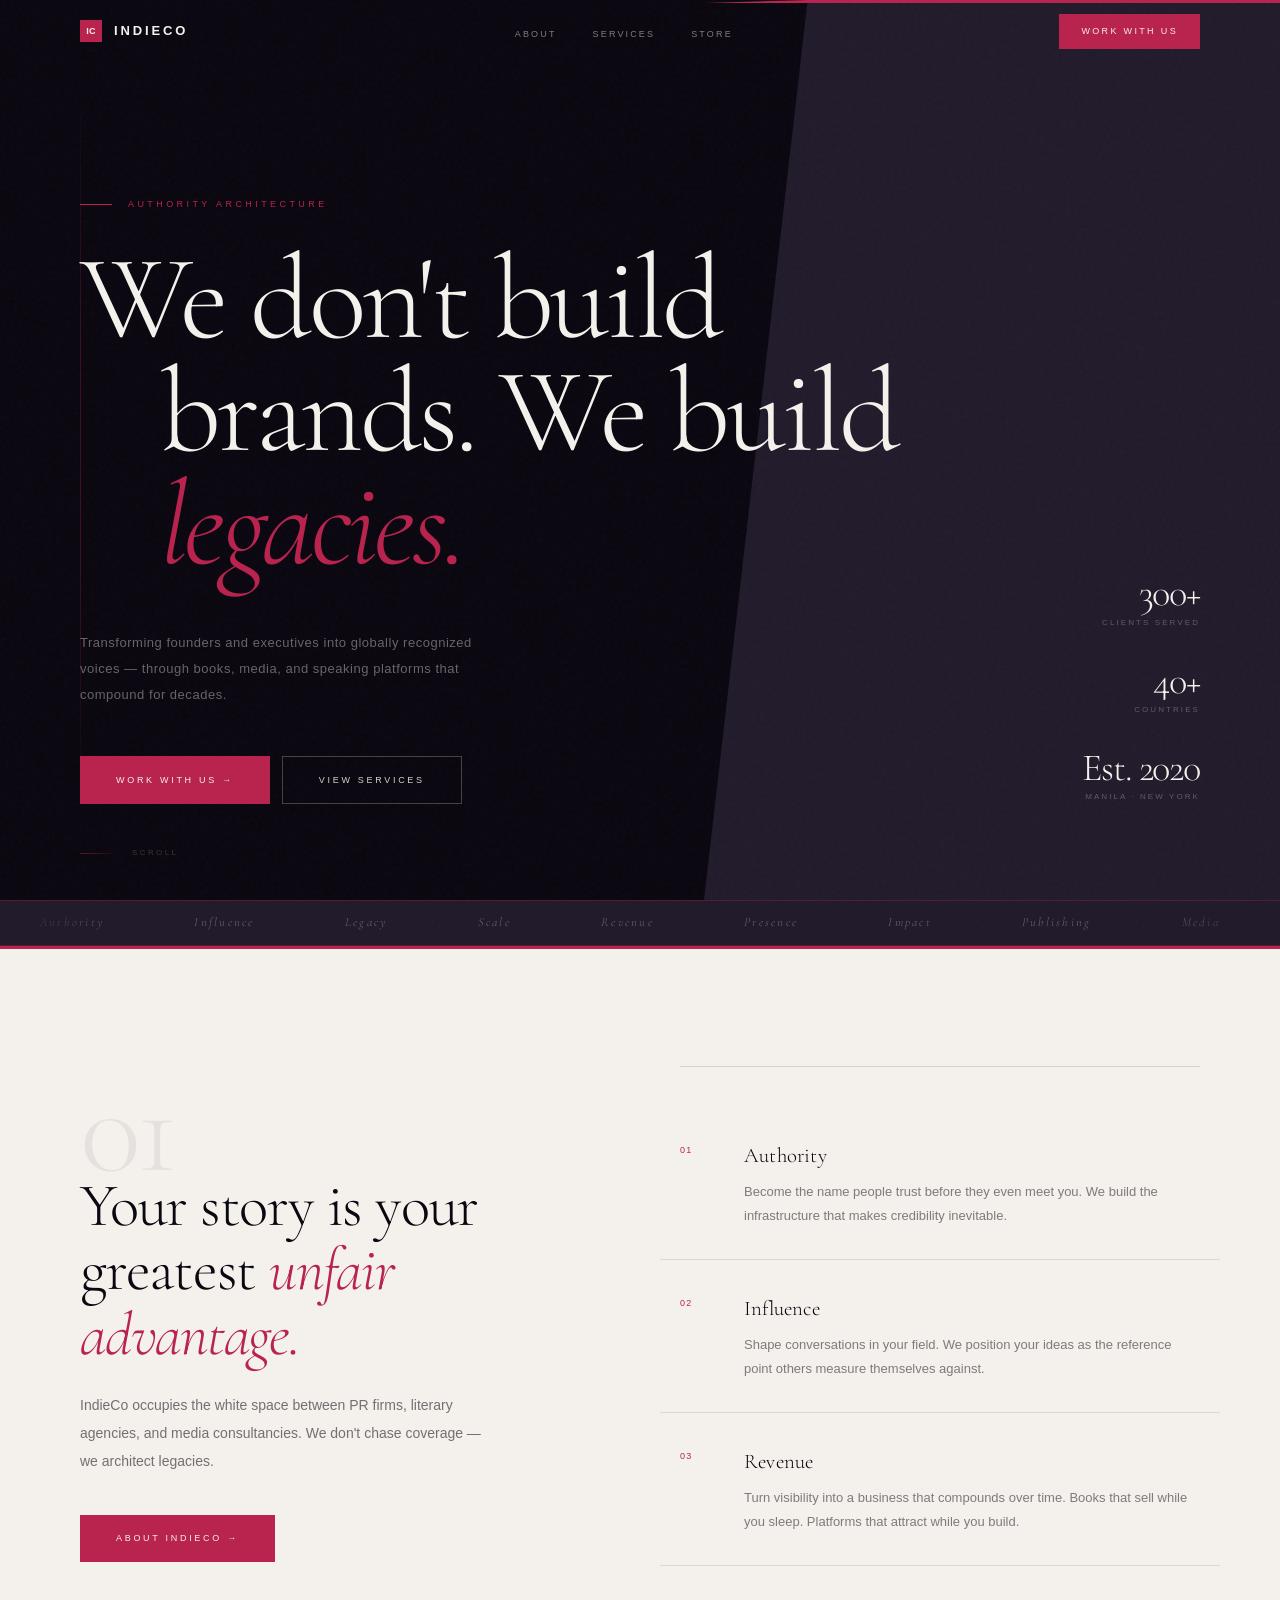
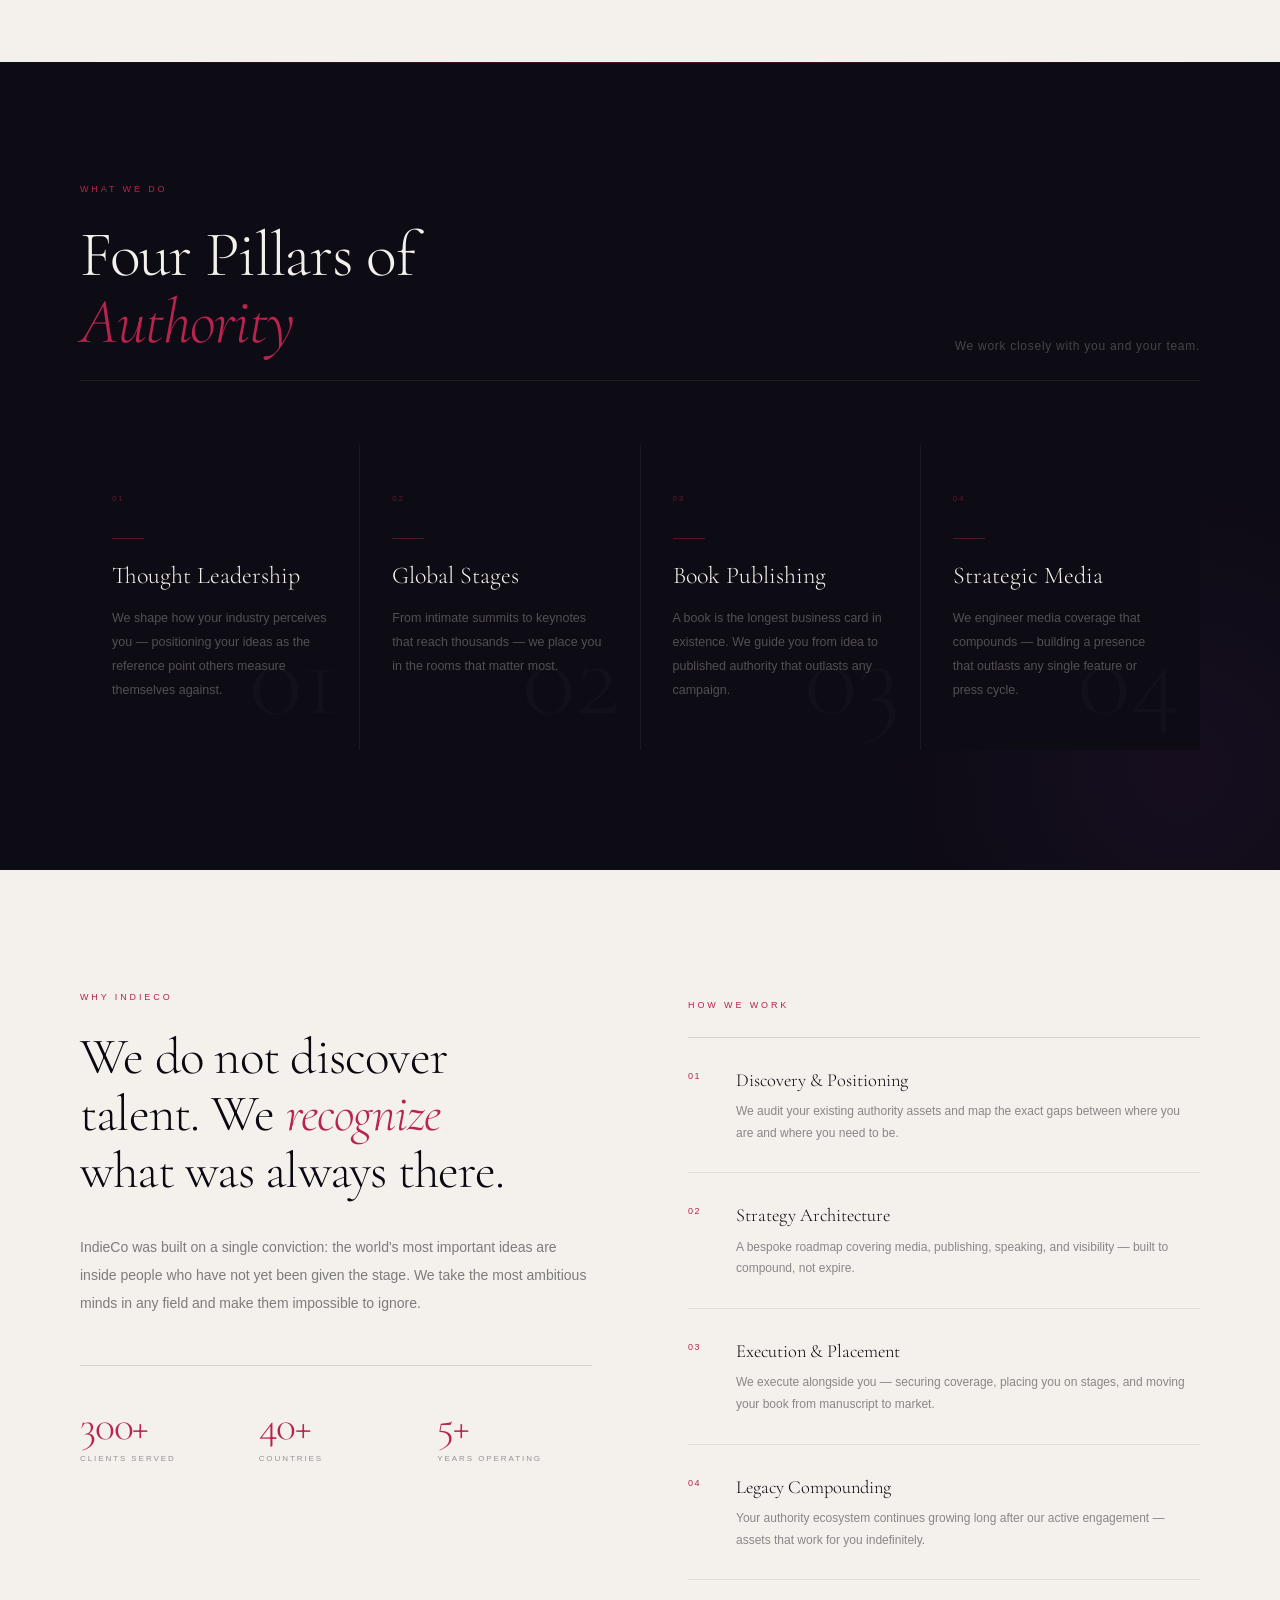
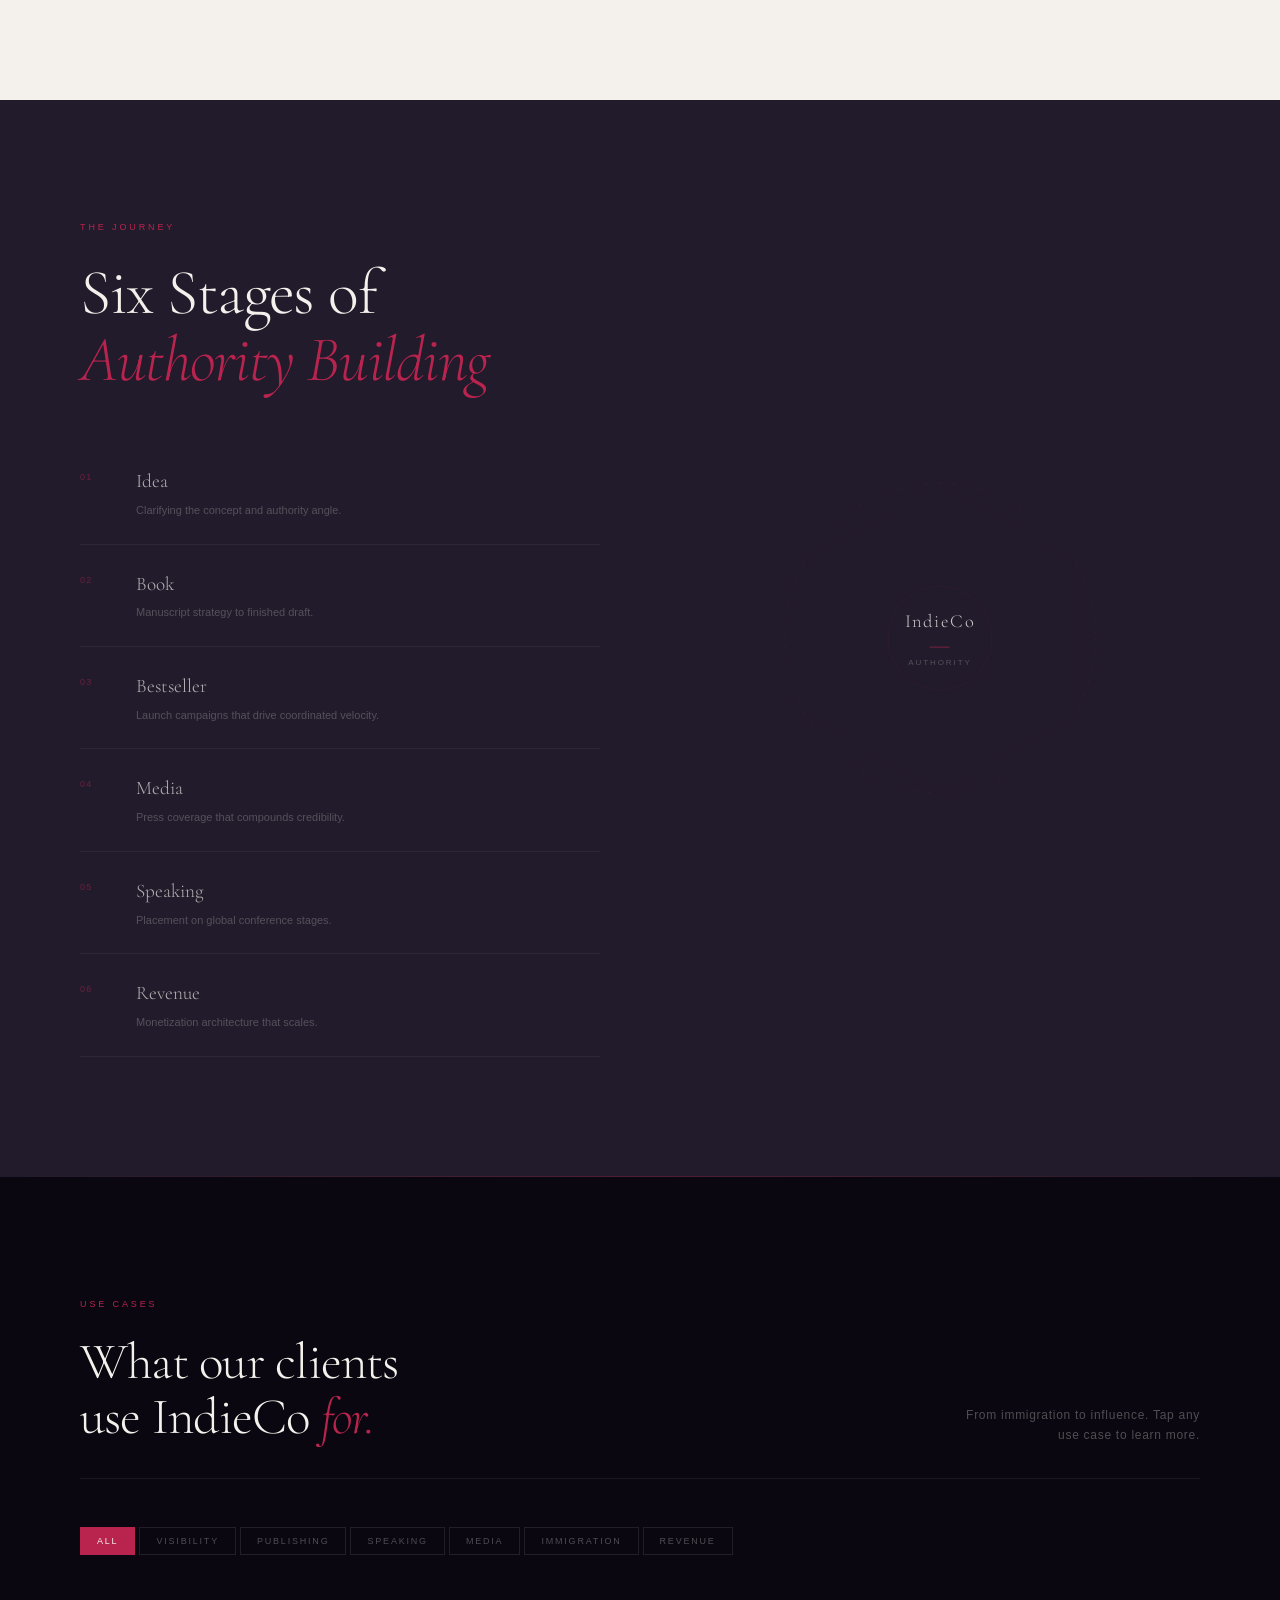
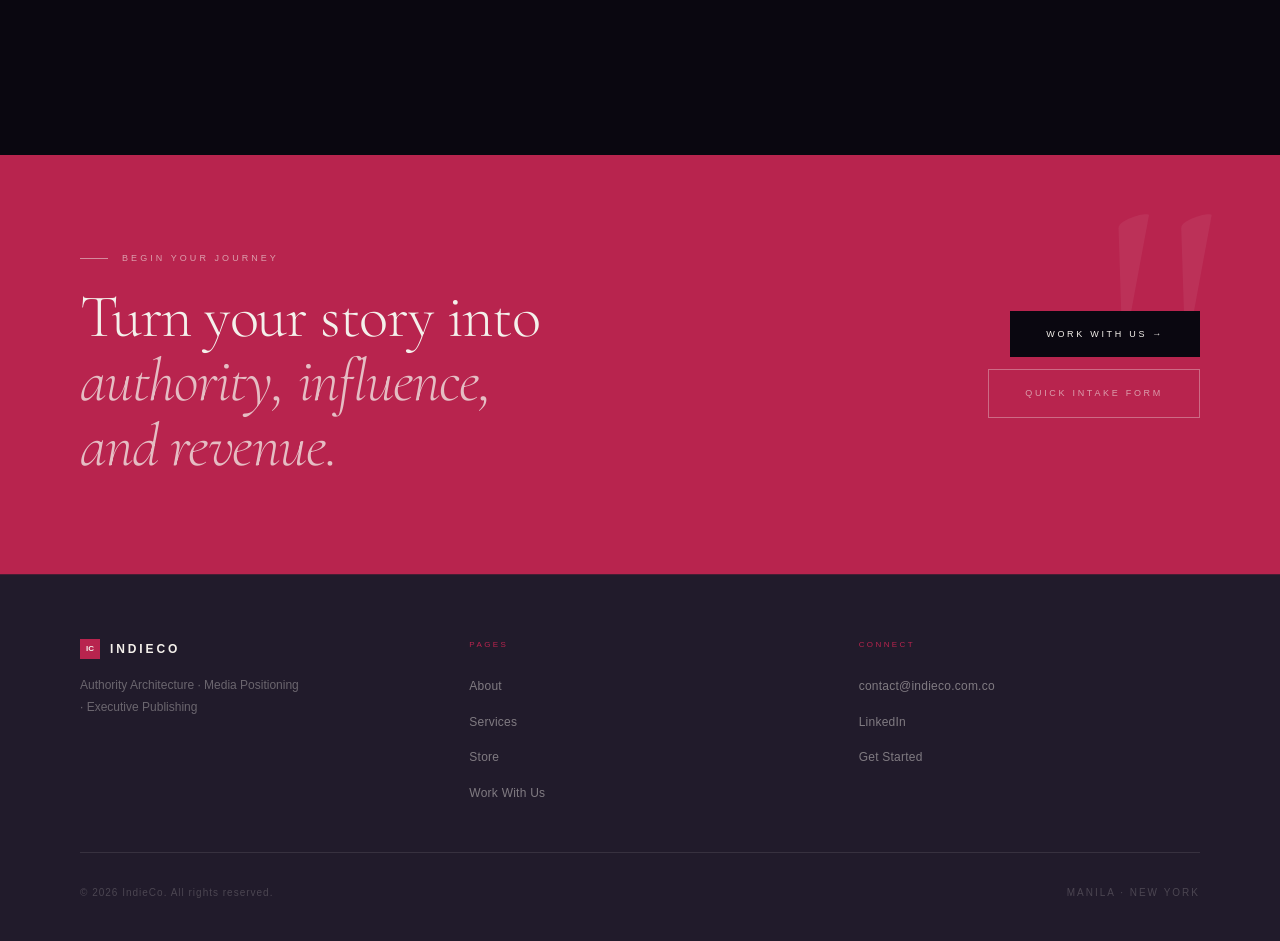
==== commit e8665236: "Update index.html" ====
--- a/index.html
+++ b/index.html
@@ -3,8 +3,8 @@
 <head>
   <meta charset="UTF-8"/>
   <meta name="viewport" content="width=device-width,initial-scale=1.0"/>
-  <title>IndieCo — Authority Architecture for Global Leaders</title>
-  <meta name="description" content="IndieCo transforms founders and executives into globally recognized voices through books, media positioning, and speaking platforms."/>
+  <title> IndieCo </title>
+  <meta name="description" content="IndieCo provides software and services for founders and executives to become globally recognized voices through books, media positioning, and speaking platforms."/>
   <link rel="stylesheet" href="css/base.css"/>
   <link rel="stylesheet" href="css/nav.css"/>
   <link rel="preconnect" href="https://fonts.googleapis.com"/>
@@ -127,7 +127,7 @@
 }
 
 .hero-h em {
-  font-style: italic;
+  font-style: bold;
   color: var(--voltage);
 }
 
@@ -1212,9 +1212,9 @@
     <div class="pillars-header fade-up">
       <div>
         <span class="section-eyebrow">What We Do</span>
-        <h2 class="section-title">Four pillars of<br><em>lasting influence</em></h2>
+        <h2 class="section-title">Four Pillars of<br><em>Authority</em></h2>
       </div>
-      <p class="pillars-header-right">We work closely with a select few. Exclusivity isn't a posture — it's how we deliver.</p>
+      <p class="pillars-header-right">We work closely with you and your team.</p>
     </div>
     <div class="pillars-grid">
       <div class="pillar-card fade-up">
@@ -1315,7 +1315,7 @@
     <div class="cycle-inner">
       <div class="cycle-left fade-up">
         <span class="section-eyebrow">The Journey</span>
-        <h2 class="section-title" style="margin-bottom:48px">Six stages of<br><em>authority building</em></h2>
+        <h2 class="section-title" style="margin-bottom:48px">Six Stages of<br><em>Authority Building</em></h2>
         <div class="cycle-stages" id="cycle-stages"></div>
       </div>
       <div class="cycle-right fade-up" style="transition-delay:0.2s">
--- a/css/base.css
+++ b/css/base.css
@@ -1,116 +1,202 @@
-/* ═══════════════════════════════════════════════
-   INDIECO — BASE STYLES & DESIGN TOKENS
-   ═══════════════════════════════════════════════ */
-
-@import url('https://fonts.googleapis.com/css2?family=Cormorant+Garamond:ital,wght@0,300;0,400;0,500;1,300;1,400;1,500&family=Cormorant+Garant:ital,wght@0,300;0,400;1,300;1,400&family=Jost:wght@200;300;400&family=DM+Sans:wght@200;300;400&display=swap');
-
+/* ═══════════════════════════════════════════════════
+   INDIECO — BASE DESIGN SYSTEM
+   Brand Guide 2025 · Authority · Media · Publishing
+═══════════════════════════════════════════════════ */
+
+@import url('https://fonts.googleapis.com/css2?family=Cormorant+Garamond:ital,wght@0,300;0,400;0,500;1,300;1,400;1,500&family=Cormorant:ital,wght@0,300;0,400;1,300;1,400&display=swap');
+
+/* ── DESIGN TOKENS ─────────────────────────────── */
+:root {
+  /* Primary Palette */
+  --void:        #0A0710;
+  --void-rich:   #0d0b14;
+  --graphite:    #211B2B;
+  --voltage:     #B8244E;
+  --voltage-dk:  #8C1A3A;
+  --voltage-lt:  #d4375f;
+  --orchid:      #5C2475;
+  --orchid-lt:   #7a3299;
+  --bone:        #F4F0EB;
+  --bone-dim:    #d8d0c8;
+
+  /* Secondary Palette */
+  --chrome-rose: #C89AB2;
+  --blush:       #EDD5E0;
+  --ash:         #9A8FA0;
+  --ash-dk:      #6b6078;
+
+  /* Utility */
+  --ink:         #0A0710;
+  --rule:        rgba(184,36,78,0.2);
+  --rule-bone:   rgba(244,240,235,0.1);
+
+  /* Typography */
+  --font-body:   'Helvetica Neue', Helvetica, Arial, sans-serif;
+  --font-serif:  'Cormorant Garamond', 'Cormorant', Georgia, serif;
+
+  /* Spacing (4px base) */
+  --sp-1:  4px;
+  --sp-2:  8px;
+  --sp-3:  12px;
+  --sp-4:  16px;
+  --sp-6:  24px;
+  --sp-8:  32px;
+  --sp-12: 48px;
+  --sp-16: 64px;
+  --sp-24: 96px;
+
+  /* Layout */
+  --max-w: 1280px;
+  --gutter: 80px;
+  --gutter-sm: 40px;
+  --gutter-xs: 20px;
+}
+
+/* ── RESET ──────────────────────────────────────── */
 *, *::before, *::after {
   box-sizing: border-box;
   margin: 0;
   padding: 0;
 }
 
-:root {
-  /* Palette */
-  --ink:          #111;
-  --ink-soft:     #5a5550;
-  --ink-mute:     #9e9890;
-  --ink-ghost:    #c4bdb4;
-  --cream:        #f7f6f2;
-  --cream-warm:   #fdf9f5;
-  --white:        #ffffff;
-  --sand:         #f0ede7;
-  --rule:         #eaeaea;
-  --rule-soft:    #ede9e4;
-  --gold:         #b8976a;
-  --gold-light:   #d4bc9b;
-  --gold-dark:    #8a6830;
-  --dark:         #0e0d0b;
-  --dark-surface: #1c1a18;
-
-  /* Type */
-  --font-serif:   'Cormorant Garamond', serif;
-  --font-garant:  'Cormorant Garant', serif;
-  --font-sans:    'Jost', sans-serif;
-  --font-dm:      'DM Sans', sans-serif;
-
-  /* Spacing */
-  --page-max:     820px;
-  --page-pad:     2rem;
-}
-
-html { scroll-behavior: smooth; }
+html {
+  scroll-behavior: smooth;
+  -webkit-font-smoothing: antialiased;
+  font-size: 16px;
+}
 
 body {
-  background: var(--cream);
-  color: var(--ink);
-  font-family: var(--font-sans);
+  background: var(--void);
+  color: var(--bone);
+  font-family: var(--font-body);
   font-weight: 300;
-  -webkit-font-smoothing: antialiased;
   overflow-x: hidden;
+  line-height: 1.6;
 }
 
 a { color: inherit; text-decoration: none; }
 img { max-width: 100%; display: block; }
-button { cursor: pointer; }
-
-/* ── PAGE WRAPPER ── */
+button { cursor: pointer; font-family: inherit; border: none; background: none; }
+
+/* ── PAGE WRAPPER ───────────────────────────────── */
 .page-wrap {
-  max-width: var(--page-max);
+  max-width: var(--max-w);
   margin: 0 auto;
-  padding: 0 var(--page-pad);
-}
-
-/* ── SECTION UTILITY ── */
-.section-label {
-  font-size: 10px;
-  font-weight: 300;
-  letter-spacing: 0.35em;
+  padding: 0 var(--gutter);
+}
+
+/* ── SHARED SECTION TYPOGRAPHY ──────────────────── */
+.section-eyebrow {
+  font-family: var(--font-body);
+  font-size: 9px;
+  font-weight: 400;
+  letter-spacing: 0.32em;
   text-transform: uppercase;
-  color: var(--ink-mute);
-  display: flex;
-  align-items: center;
-  gap: 1rem;
-  margin-bottom: 1.2rem;
-}
-.section-label::after {
-  content: '';
-  flex: 1;
-  height: 0.5px;
-  background: var(--rule);
-  max-width: 60px;
+  color: var(--voltage);
+  display: block;
+  margin-bottom: var(--sp-6);
 }
 
 .section-title {
   font-family: var(--font-serif);
+  font-size: clamp(2.4rem, 5.5vw, 4rem);
   font-weight: 300;
-  font-size: clamp(2rem, 5vw, 3.2rem);
-  line-height: 1.1;
-  color: var(--ink);
-  letter-spacing: -0.01em;
-}
-.section-title em { font-style: italic; }
-
-/* ── GOLD RULE ── */
-.gold-rule {
-  width: 32px;
-  height: 1px;
-  background: var(--gold);
-  margin: 1.5rem 0;
-}
-
-/* ── FADE UP ANIMATION ── */
-@keyframes fadeUp {
-  from { opacity: 0; transform: translateY(18px); }
-  to   { opacity: 1; transform: translateY(0); }
-}
-
+  line-height: 1.06;
+  letter-spacing: -0.02em;
+  color: var(--bone);
+}
+
+.section-title em {
+  font-style: italic;
+  color: var(--voltage);
+}
+
+.section-title-dark {
+  color: var(--void);
+}
+
+.section-title-dark em { color: var(--voltage); }
+
+/* ── BUTTONS ────────────────────────────────────── */
+.btn-primary {
+  display: inline-flex;
+  align-items: center;
+  gap: 10px;
+  font-family: var(--font-body);
+  font-size: 9px;
+  font-weight: 400;
+  letter-spacing: 0.3em;
+  text-transform: uppercase;
+  background: var(--voltage);
+  color: var(--bone);
+  padding: 16px 36px;
+  position: relative;
+  overflow: hidden;
+  transition: color 0.3s;
+  cursor: pointer;
+}
+
+.btn-primary::before {
+  content: '';
+  position: absolute;
+  inset: 0;
+  background: var(--voltage-dk);
+  transform: translateX(-101%);
+  transition: transform 0.45s cubic-bezier(0.7,0,0.3,1);
+}
+
+.btn-primary:hover::before { transform: translateX(0); }
+.btn-primary span { position: relative; z-index: 1; }
+
+.btn-ghost {
+  display: inline-flex;
+  align-items: center;
+  gap: 10px;
+  font-family: var(--font-body);
+  font-size: 9px;
+  font-weight: 400;
+  letter-spacing: 0.3em;
+  text-transform: uppercase;
+  background: transparent;
+  color: var(--bone-dim);
+  border: 0.5px solid rgba(244,240,235,0.25);
+  padding: 16px 36px;
+  transition: color 0.3s, border-color 0.3s;
+  cursor: pointer;
+}
+
+.btn-ghost:hover {
+  color: var(--bone);
+  border-color: rgba(244,240,235,0.6);
+}
+
+/* ── DIVIDER RULE ───────────────────────────────── */
+.h-rule {
+  width: 100%;
+  height: 0.5px;
+  background: var(--rule-bone);
+}
+
+.h-rule-voltage {
+  background: var(--rule);
+}
+
+/* ── SCROLL FADE-UP ─────────────────────────────── */
 .fade-up {
   opacity: 0;
-  transform: translateY(18px);
-  transition: opacity 0.7s ease, transform 0.7s ease;
+  transform: translateY(20px);
+  transition: opacity 0.7s cubic-bezier(0.22,1,0.36,1), transform 0.7s cubic-bezier(0.22,1,0.36,1);
 }
 .fade-up.visible {
   opacity: 1;
   transform: translateY(0);
 }
+
+/* ── RESPONSIVE ─────────────────────────────────── */
+@media (max-width: 1024px) {
+  .page-wrap { padding: 0 var(--gutter-sm); }
+}
+
+@media (max-width: 640px) {
+  .page-wrap { padding: 0 var(--gutter-xs); }
+}
--- a/css/nav.css
+++ b/css/nav.css
@@ -1,259 +1,301 @@
 /* ═══════════════════════════════════════════════
-   INDIECO — NAVIGATION
-   ═══════════════════════════════════════════════ */
-
-/* ── TOP NAV ── */
-.nav {
+   INDIECO — NAVIGATION & FOOTER
+   Brand Guide 2025
+═══════════════════════════════════════════════ */
+
+/* ── NAV ─────────────────────────────────────── */
+#site-nav {
   position: fixed;
   top: 0;
   left: 0;
   right: 0;
-  z-index: 200;
-  display: flex;
+  z-index: 999;
+  height: 64px;
+  display: flex;
+  align-items: center;
+  transition: background 0.4s ease, border-color 0.4s ease;
+  border-bottom: 0.5px solid transparent;
+}
+
+#site-nav.scrolled {
+  background: rgba(10,7,16,0.96);
+  border-bottom-color: rgba(184,36,78,0.2);
+  backdrop-filter: blur(12px);
+  -webkit-backdrop-filter: blur(12px);
+}
+
+.nav-inner {
+  max-width: 1280px;
+  margin: 0 auto;
+  padding: 0 80px;
+  width: 100%;
+  display: flex;
+  align-items: center;
   justify-content: space-between;
-  align-items: center;
-  padding: 1.5rem 3rem;
-  transition: background 0.3s ease, border-color 0.3s ease;
-}
-
-.nav.scrolled {
-  background: rgba(247, 246, 242, 0.96);
-  border-bottom: 0.5px solid var(--rule);
-  backdrop-filter: blur(8px);
-  -webkit-backdrop-filter: blur(8px);
-}
-
-.nav.dark {
-  background: transparent;
-}
-.nav.dark.scrolled {
-  background: rgba(14, 13, 11, 0.92);
-  border-bottom: 0.5px solid rgba(245, 240, 232, 0.1);
-}
-
+}
+
+/* Logo */
 .nav-logo {
-  font-family: var(--font-garant);
-  font-size: 1.3rem;
-  font-weight: 300;
-  letter-spacing: 0.12em;
-  color: var(--ink);
+  font-family: 'Helvetica Neue', Helvetica, Arial, sans-serif;
+  font-size: 13px;
+  font-weight: 700;
+  letter-spacing: 0.22em;
+  text-transform: uppercase;
+  color: var(--bone);
+  text-decoration: none;
+  display: flex;
+  align-items: center;
+  gap: 12px;
+  transition: opacity 0.2s;
+}
+
+.nav-logo:hover { opacity: 0.75; }
+
+.nav-logo-mark {
+  width: 22px;
+  height: 22px;
+  background: var(--voltage);
+  display: flex;
+  align-items: center;
+  justify-content: center;
+  flex-shrink: 0;
+}
+
+.nav-logo-mark span {
+  font-size: 9px;
+  font-weight: 700;
+  letter-spacing: 0.04em;
+  color: var(--bone);
+}
+
+/* Links */
+.nav-links {
+  display: flex;
+  align-items: center;
+  gap: 36px;
+  list-style: none;
+}
+
+.nav-links a {
+  font-family: 'Helvetica Neue', Helvetica, Arial, sans-serif;
+  font-size: 9px;
+  font-weight: 400;
+  letter-spacing: 0.24em;
+  text-transform: uppercase;
+  color: rgba(244,240,235,0.5);
+  text-decoration: none;
   transition: color 0.2s;
-}
-.nav.dark .nav-logo { color: #f5f0e8; }
-
-.nav-links {
-  display: flex;
-  gap: 2.5rem;
-  list-style: none;
-  align-items: center;
-}
-
-.nav-links a {
-  font-size: 10px;
-  letter-spacing: 0.24em;
-  text-transform: uppercase;
-  font-weight: 300;
-  color: var(--ink-soft);
-  opacity: 0.7;
-  transition: opacity 0.2s;
-}
-.nav.dark .nav-links a { color: #f5f0e8; }
-.nav-links a:hover { opacity: 1; }
-.nav-links a.active { opacity: 1; color: var(--ink); }
-
+  position: relative;
+}
+
+.nav-links a::after {
+  content: '';
+  position: absolute;
+  bottom: -3px;
+  left: 0;
+  right: 0;
+  height: 0.5px;
+  background: var(--voltage);
+  transform: scaleX(0);
+  transition: transform 0.3s cubic-bezier(0.7,0,0.3,1);
+}
+
+.nav-links a:hover { color: var(--bone); }
+.nav-links a:hover::after { transform: scaleX(1); }
+
+/* Nav CTA */
 .nav-cta {
-  font-size: 9.5px;
-  letter-spacing: 0.22em;
-  text-transform: uppercase;
-  padding: 9px 22px;
-  background: var(--ink);
-  color: #f5f0e8 !important;
-  opacity: 1 !important;
-  transition: background 0.2s ease !important;
-}
-.nav-cta:hover { background: var(--gold) !important; color: var(--dark) !important; }
-.nav.dark .nav-cta { background: #f5f0e8; color: var(--dark) !important; }
-
-/* ── HAMBURGER (mobile) ── */
+  font-family: 'Helvetica Neue', Helvetica, Arial, sans-serif;
+  font-size: 9px;
+  font-weight: 400;
+  letter-spacing: 0.26em;
+  text-transform: uppercase;
+  background: var(--voltage);
+  color: var(--bone);
+  padding: 10px 22px;
+  text-decoration: none;
+  transition: background 0.25s;
+  white-space: nowrap;
+}
+
+.nav-cta:hover { background: var(--voltage-dk); }
+
+/* Mobile hamburger */
 .nav-hamburger {
   display: none;
   flex-direction: column;
   gap: 5px;
-  background: none;
-  border: none;
+  cursor: pointer;
   padding: 4px;
 }
+
 .nav-hamburger span {
   display: block;
   width: 22px;
-  height: 0.5px;
-  background: var(--ink);
+  height: 1px;
+  background: var(--bone);
   transition: transform 0.3s, opacity 0.3s;
 }
-.nav.dark .nav-hamburger span { background: #f5f0e8; }
-.nav-hamburger.open span:nth-child(1) { transform: translateY(5.5px) rotate(45deg); }
+
+.nav-hamburger.open span:nth-child(1) { transform: translateY(6px) rotate(45deg); }
 .nav-hamburger.open span:nth-child(2) { opacity: 0; }
-.nav-hamburger.open span:nth-child(3) { transform: translateY(-5.5px) rotate(-45deg); }
-
-/* ── MOBILE MENU ── */
+.nav-hamburger.open span:nth-child(3) { transform: translateY(-6px) rotate(-45deg); }
+
+/* Mobile menu */
 .nav-mobile {
   display: none;
   position: fixed;
-  top: 0;
+  top: 64px;
   left: 0;
   right: 0;
   bottom: 0;
-  background: var(--cream);
-  z-index: 199;
+  background: var(--void);
+  z-index: 998;
   flex-direction: column;
   justify-content: center;
   align-items: center;
-  gap: 2.5rem;
+  gap: 48px;
   opacity: 0;
+  transform: translateY(-8px);
+  transition: opacity 0.3s, transform 0.3s;
   pointer-events: none;
-  transition: opacity 0.3s ease;
-}
+}
+
 .nav-mobile.open {
   display: flex;
   opacity: 1;
+  transform: translateY(0);
   pointer-events: auto;
 }
 
 .nav-mobile a {
-  font-family: var(--font-serif);
-  font-size: clamp(2rem, 6vw, 3.5rem);
+  font-family: 'Cormorant Garamond', serif;
+  font-size: clamp(2rem, 6vw, 3rem);
   font-weight: 300;
-  color: var(--ink);
+  color: rgba(244,240,235,0.6);
   letter-spacing: 0.04em;
   transition: color 0.2s;
 }
-.nav-mobile a:hover { color: var(--gold); }
-
-/* ── FOOTER ── */
-.footer-wrap {
-  background: var(--cream);
-  border-top: 0.5px solid var(--rule);
-  padding: 0 var(--page-pad);
-}
-
-.footer {
-  font-family: var(--font-sans);
-  padding: 4rem 0 2.5rem;
-  max-width: var(--page-max);
+
+.nav-mobile a:hover { color: var(--bone); }
+
+/* ── FOOTER ──────────────────────────────────── */
+#site-footer {
+  background: var(--graphite);
+  border-top: 0.5px solid rgba(184,36,78,0.25);
+  padding: 64px 0 40px;
+}
+
+.footer-inner {
+  max-width: 1280px;
   margin: 0 auto;
+  padding: 0 80px;
 }
 
 .footer-top {
+  display: grid;
+  grid-template-columns: 1fr 1fr 1fr;
+  gap: 48px;
+  padding-bottom: 48px;
+  border-bottom: 0.5px solid rgba(244,240,235,0.1);
+  margin-bottom: 32px;
+}
+
+.footer-brand .footer-logo {
+  font-size: 12px;
+  font-weight: 700;
+  letter-spacing: 0.24em;
+  text-transform: uppercase;
+  color: var(--bone);
+  display: flex;
+  align-items: center;
+  gap: 10px;
+  margin-bottom: 16px;
+}
+
+.footer-brand .footer-logo-mark {
+  width: 20px;
+  height: 20px;
+  background: var(--voltage);
+  display: flex;
+  align-items: center;
+  justify-content: center;
+  font-size: 8px;
+  font-weight: 700;
+  color: var(--bone);
+  letter-spacing: 0;
+}
+
+.footer-brand p {
+  font-size: 12px;
+  color: rgba(244,240,235,0.35);
+  line-height: 1.8;
+  max-width: 220px;
+}
+
+.footer-col-label {
+  font-size: 8px;
+  letter-spacing: 0.3em;
+  text-transform: uppercase;
+  font-weight: 400;
+  color: var(--voltage);
+  margin-bottom: 20px;
+  display: block;
+}
+
+.footer-links {
+  list-style: none;
+  display: flex;
+  flex-direction: column;
+  gap: 10px;
+}
+
+.footer-links a {
+  font-size: 12px;
+  color: rgba(244,240,235,0.45);
+  transition: color 0.2s;
+  letter-spacing: 0.02em;
+}
+
+.footer-links a:hover { color: var(--bone); }
+
+.footer-bottom {
   display: flex;
   justify-content: space-between;
-  align-items: flex-end;
-  padding-bottom: 2.5rem;
-  border-bottom: 0.5px solid var(--rule);
-  margin-bottom: 2.5rem;
-  flex-wrap: wrap;
-  gap: 2rem;
-}
-
-.footer-logo {
-  font-family: var(--font-garant);
-  font-size: 2.2rem;
-  font-weight: 300;
-  letter-spacing: 0.06em;
-  color: var(--ink);
-  line-height: 1;
-  margin-bottom: 0.4rem;
-}
-
-.footer-tagline {
+  align-items: center;
+}
+
+.footer-copy {
+  font-size: 10px;
+  letter-spacing: 0.1em;
+  color: rgba(244,240,235,0.2);
+}
+
+.footer-locations {
   font-size: 10px;
   letter-spacing: 0.2em;
   text-transform: uppercase;
-  font-weight: 300;
-  color: var(--ink-ghost);
-}
-
-.footer-links {
-  display: flex;
-  flex-direction: column;
-  align-items: flex-end;
-  gap: 0.6rem;
-}
-
-.footer-link {
-  font-size: 12px;
-  font-weight: 300;
-  color: var(--ink-mute);
-  letter-spacing: 0.04em;
-  display: flex;
-  align-items: center;
-  gap: 8px;
-  transition: color 0.2s;
-}
-.footer-link:hover { color: var(--ink); }
-
-.footer-link-label {
-  font-size: 9px;
-  letter-spacing: 0.16em;
-  text-transform: uppercase;
-  font-weight: 300;
-  color: var(--ink-ghost);
-  min-width: 52px;
-  text-align: right;
-}
-
-.footer-link-dot {
-  width: 3px;
-  height: 3px;
-  border-radius: 50%;
-  background: var(--rule);
-  flex-shrink: 0;
-}
-
-.footer-bottom {
-  display: flex;
-  justify-content: space-between;
-  align-items: flex-start;
-  flex-wrap: wrap;
-  gap: 1rem;
-}
-
-.footer-copy {
-  font-size: 10px;
-  letter-spacing: 0.06em;
-  font-weight: 300;
-  color: var(--ink-ghost);
-  max-width: 580px;
-  line-height: 1.7;
-}
-
-.footer-locations {
-  font-size: 10px;
-  letter-spacing: 0.16em;
-  text-transform: uppercase;
-  font-weight: 300;
-  color: var(--gold-light);
-  white-space: nowrap;
-}
-
-/* ── DARK FOOTER VARIANT ── */
-.footer-wrap.dark {
-  background: var(--dark);
-  border-top-color: rgba(245,240,232,0.08);
-}
-.footer-wrap.dark .footer-logo { color: #f5f0e8; }
-.footer-wrap.dark .footer-tagline { color: rgba(245,240,232,0.25); }
-.footer-wrap.dark .footer-link { color: rgba(245,240,232,0.4); }
-.footer-wrap.dark .footer-link:hover { color: #f5f0e8; }
-.footer-wrap.dark .footer-link-label { color: rgba(245,240,232,0.2); }
-.footer-wrap.dark .footer-link-dot { background: rgba(245,240,232,0.1); }
-.footer-wrap.dark .footer-copy { color: rgba(245,240,232,0.2); }
-.footer-wrap.dark .footer-bottom { border-top-color: rgba(245,240,232,0.08); }
-
-@media (max-width: 760px) {
-  .nav { padding: 1.2rem 1.5rem; }
+  color: rgba(244,240,235,0.2);
+}
+
+/* ── RESPONSIVE ─────────────────────────────── */
+@media (max-width: 1024px) {
+  .nav-inner { padding: 0 40px; }
+  .footer-inner { padding: 0 40px; }
+  .nav-links { gap: 24px; }
+}
+
+@media (max-width: 768px) {
   .nav-links { display: none; }
+  .nav-cta { display: none; }
   .nav-hamburger { display: flex; }
-  .footer-top { flex-direction: column; align-items: flex-start; }
-  .footer-links { align-items: flex-start; }
-  .footer-link-label { text-align: left; }
-}
+  .footer-top { grid-template-columns: 1fr 1fr; gap: 32px; }
+  .footer-brand { grid-column: 1 / -1; }
+}
+
+@media (max-width: 480px) {
+  .nav-inner { padding: 0 20px; }
+  .footer-inner { padding: 0 20px; }
+  .footer-top { grid-template-columns: 1fr; }
+  .footer-bottom { flex-direction: column; gap: 12px; text-align: center; }
+}
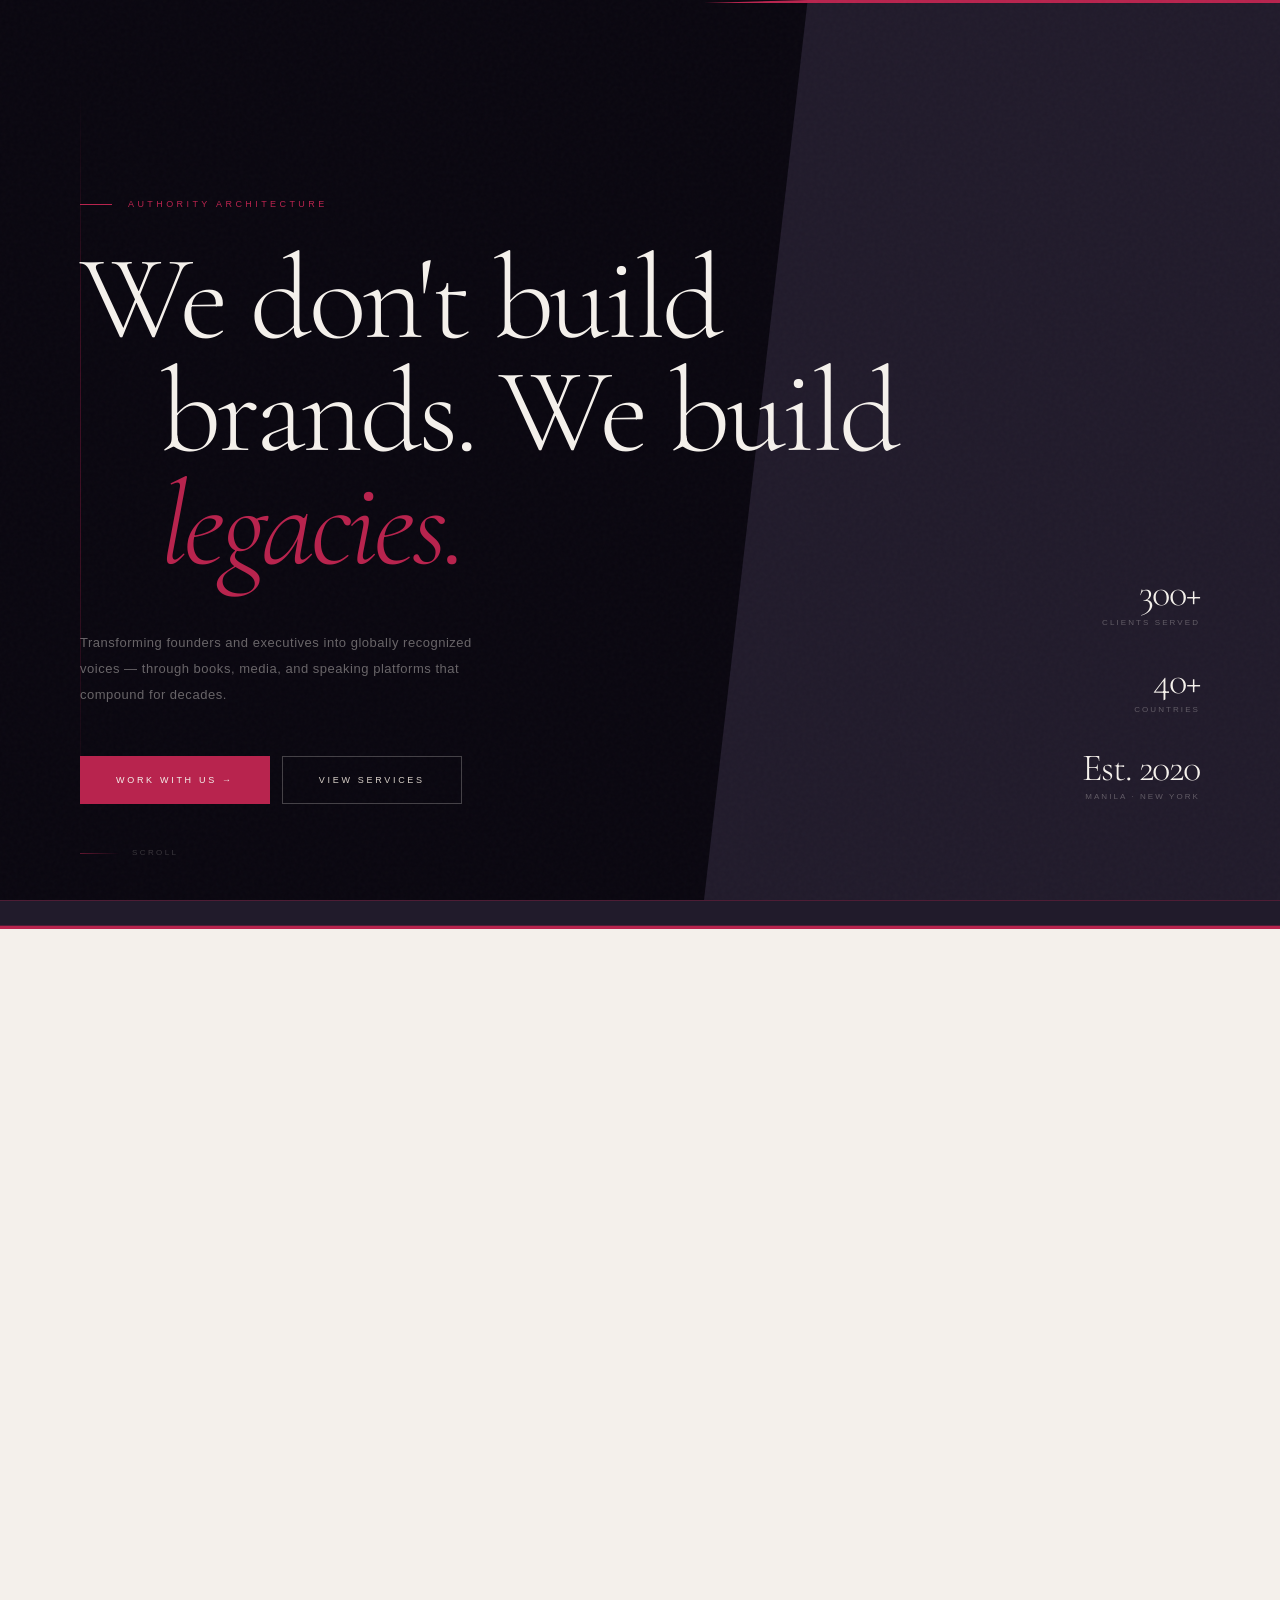
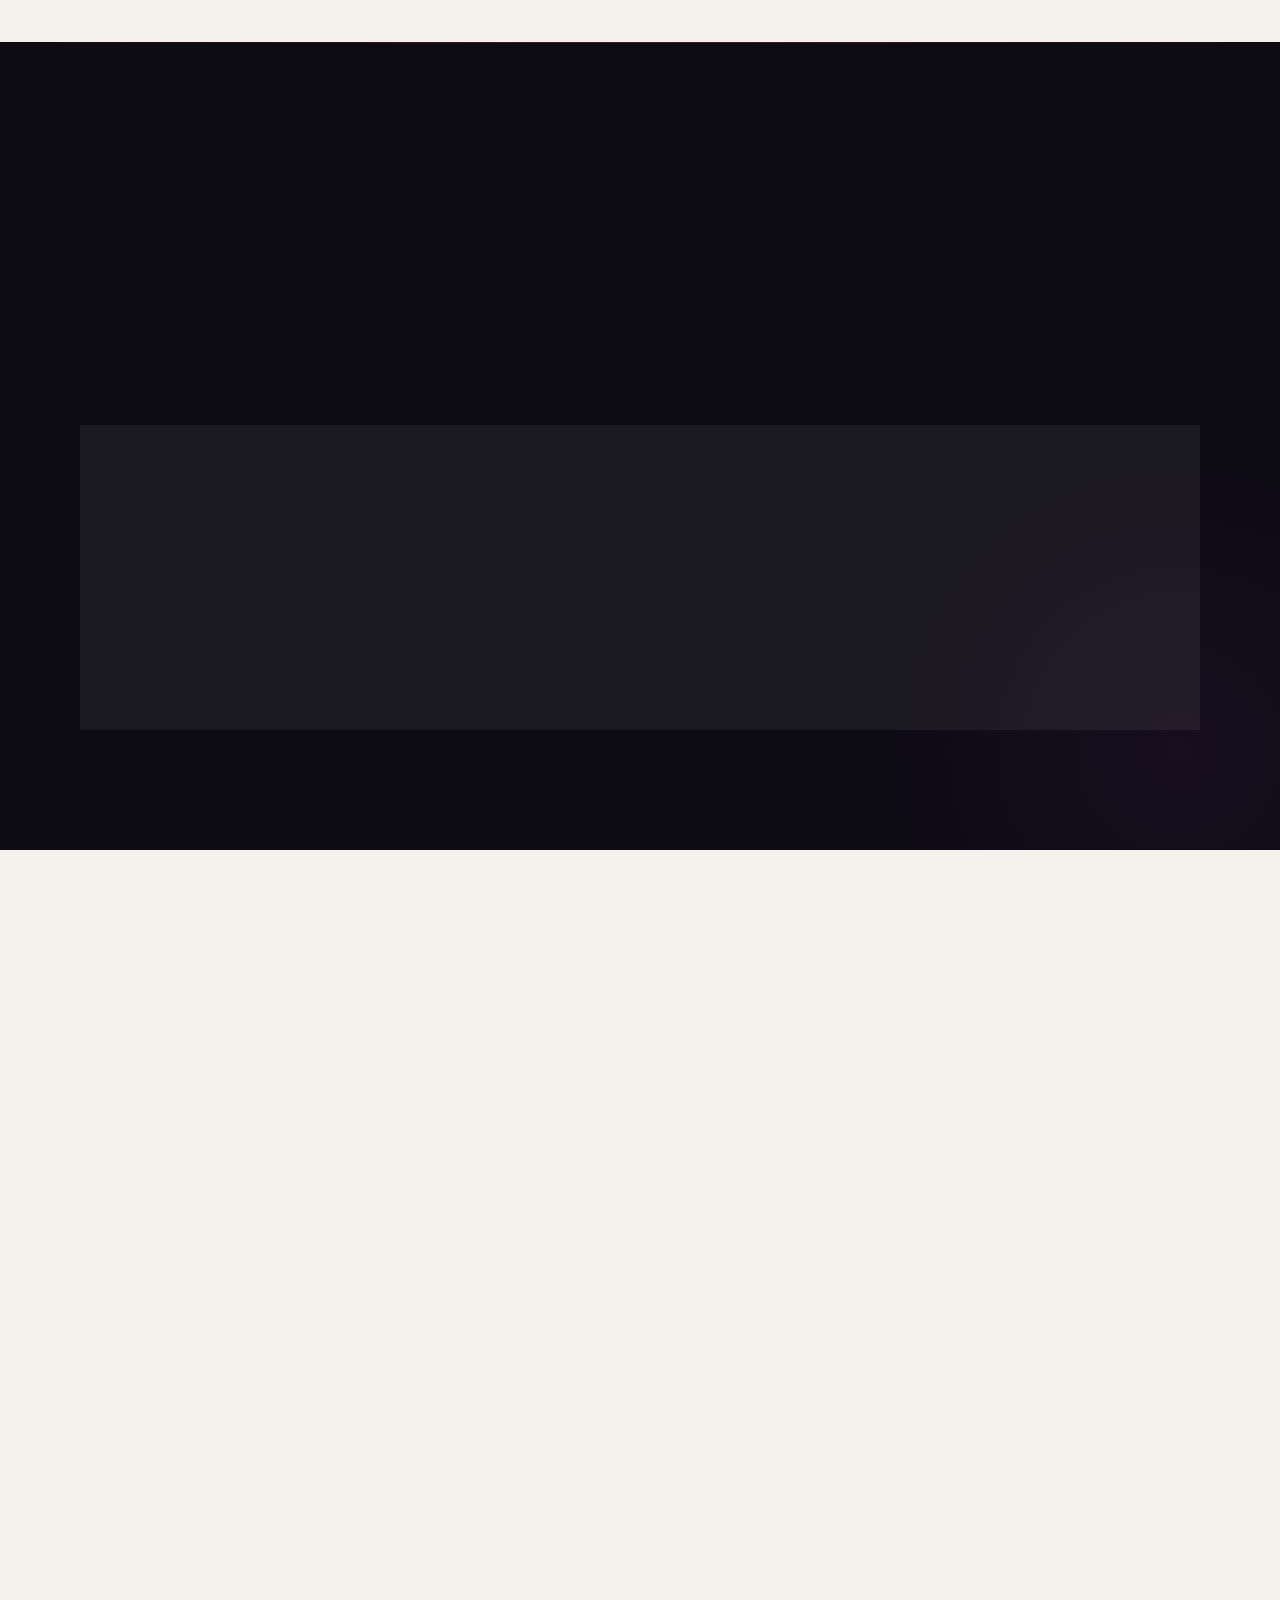
==== commit bb147145: "Update index.html" ====
--- a/index.html
+++ b/index.html
@@ -1333,199 +1333,52 @@
   </div>
 </section>
 
-<!-- ════════════════ USE CASES ════════════════ -->
-<section class="uc">
-  <div class="page-wrap">
-    <div class="uc-header fade-up">
-      <div>
-        <span class="section-eyebrow">Use Cases</span>
-        <h2 class="uc-h">What our clients<br>use IndieCo <em>for.</em></h2>
-      </div>
-      <div class="uc-header-right">
-        <p class="uc-sub-text">From immigration to influence. Tap any use case to learn more.</p>
-      </div>
-    </div>
-    <div class="uc-filter fade-up" style="transition-delay:0.1s">
-      <button class="uc-cat active" onclick="filterTags('all',this)">All</button>
-      <button class="uc-cat" onclick="filterTags('visibility',this)">Visibility</button>
-      <button class="uc-cat" onclick="filterTags('publishing',this)">Publishing</button>
-      <button class="uc-cat" onclick="filterTags('speaking',this)">Speaking</button>
-      <button class="uc-cat" onclick="filterTags('media',this)">Media</button>
-      <button class="uc-cat" onclick="filterTags('legal',this)">Immigration</button>
-      <button class="uc-cat" onclick="filterTags('revenue',this)">Revenue</button>
-    </div>
-    <div class="uc-cloud fade-up" style="transition-delay:0.2s" id="uc-cloud"></div>
-    <div class="uc-detail" id="uc-detail">
-      <p class="uc-detail-label">Use case</p>
-      <p class="uc-detail-text" id="uc-detail-text"></p>
-    </div>
-  </section>
-</div>
-
-<!-- ════════════════ CTA STRIP ════════════════ -->
-<div class="cta-strip">
-  <div class="cta-strip-inner">
-    <div class="cta-strip-left fade-up">
-      <div class="cta-strip-eyebrow">Begin Your Journey</div>
-      <h2 class="cta-strip-h">Turn your story into<br><em>authority, influence,<br>and revenue.</em></h2>
-    </div>
-    <div class="cta-strip-right fade-up" style="transition-delay:0.15s">
-      <a href="pages/work-with-us.html" class="btn-primary"><span>Work With Us →</span></a>
-      <a href="pages/get-started.html" class="btn-ghost">Quick Intake Form</a>
-    </div>
-  </div>
-</div>
-
-<div id="footer-placeholder"></div>
-
-<script src="js/nav.js"></script>
 <script>
-
-/* ══ MARQUEE ══════════════════════════════════ */
-(function(){
-  const words = ['Authority','Influence','Legacy','Scale','Revenue','Presence','Impact','Publishing','Media','Speaking'];
-  const track = document.getElementById('mq-track');
-  let html = '';
-  for(let i = 0; i < 8; i++) words.forEach(w => {
-    html += `<span class="mq-item">${w}</span><span class="mq-sep">·</span>`;
-  });
-  track.innerHTML = html;
-})();
-
-/* ══ CYCLE ════════════════════════════════════ */
-(function(){
-  const stages = [
-    { num:'01', name:'Idea',       desc:'Clarifying the concept and authority angle.' },
-    { num:'02', name:'Book',       desc:'Manuscript strategy to finished draft.' },
-    { num:'03', name:'Bestseller', desc:'Launch campaigns that drive coordinated velocity.' },
-    { num:'04', name:'Media',      desc:'Press coverage that compounds credibility.' },
-    { num:'05', name:'Speaking',   desc:'Placement on global conference stages.' },
-    { num:'06', name:'Revenue',    desc:'Monetization architecture that scales.' },
-  ];
-
-  /* List on left */
-  const stageList = document.getElementById('cycle-stages');
-  stages.forEach(s => {
-    const el = document.createElement('div');
-    el.className = 'cycle-stage';
-    el.innerHTML = `<span class="cycle-stage-num">${s.num}</span>
-      <div>
-        <span class="cycle-stage-name">${s.name}</span>
-        <p class="cycle-stage-desc">${s.desc}</p>
-      </div>`;
-    stageList.appendChild(el);
-  });
-
-  /* Orbital ring */
-  const cx=200, cy=200, r=155, n=stages.length;
-  const svg=document.getElementById('cy-svg');
-  const ring=document.getElementById('cy-ring');
-  if(!svg||!ring) return;
-
-  function ns(t){return document.createElementNS('http://www.w3.org/2000/svg',t);}
-  function attr(el,o){Object.entries(o).forEach(([k,v])=>el.setAttribute(k,v));return el;}
-
-  svg.appendChild(attr(ns('circle'),{cx,cy,r,fill:'none',stroke:'rgba(184,36,78,0.2)','stroke-width':'0.5','stroke-dasharray':'4 10'}));
-  svg.appendChild(attr(ns('circle'),{cx,cy,r:52,fill:'none',stroke:'rgba(184,36,78,0.15)','stroke-width':'0.5'}));
-
-  const pts = stages.map((_,i)=>{
-    const a=(i/n)*2*Math.PI-Math.PI/2;
-    return [cx+r*Math.cos(a), cy+r*Math.sin(a)];
-  });
-
-  pts.forEach(([x1,y1],i)=>{
-    const[x2,y2]=pts[(i+1)%n];
-    svg.appendChild(attr(ns('line'),{x1,y1,x2,y2,stroke:'rgba(184,36,78,0.08)','stroke-width':'0.5'}));
-  });
-
-  stages.forEach(([,],i)=>{
-    const a=(i/n)*2*Math.PI-Math.PI/2;
-    const x=cx+r*Math.cos(a), y=cy+r*Math.sin(a);
-    svg.appendChild(attr(ns('circle'),{cx:x,cy:y,r:2.5,fill:'rgba(184,36,78,0.6)'}));
-
-    const node=document.createElement('div');
-    node.className='cy-node';
-    node.style.cssText=`left:${x}px;top:${y}px`;
-    node.innerHTML=`<div class="cy-inner">
-      <span class="cy-num">${stages[i].num}</span>
-      <span class="cy-name">${stages[i].name}</span>
-      <span class="cy-dot"></span>
-    </div>`;
-    ring.appendChild(node);
-  });
-})();
-
-/* ══ USE CASES ════════════════════════════════ */
-const tags=[
-  {label:"O1A Visa Documentation",cat:"legal",desc:"We build comprehensive O1A extraordinary ability portfolios — compiling media coverage, published works, speaking records, and peer recognition into a compelling case file."},
-  {label:"Book Publishing",cat:"publishing",desc:"From manuscript strategy to final print — we guide you through the full publishing process with editorial rigour and market positioning built in from day one."},
-  {label:"Bestseller Strategy",cat:"publishing",desc:"We engineer launch campaigns that drive coordinated sales velocity across key retail windows to achieve bestseller rankings that stick."},
-  {label:"Thought Leadership Positioning",cat:"visibility",desc:"We define, articulate, and amplify the intellectual framework only you can own — giving your expertise a shape the world can recognize."},
-  {label:"Keynote Speaking Placement",cat:"speaking",desc:"We place you on global conference stages, industry summits, and main-stage keynote slots aligned to your field and ambitions."},
-  {label:"Media Feature Campaigns",cat:"media",desc:"We secure editorial features, podcast appearances, and press coverage in publications that compound your credibility over time."},
-  {label:"PR & Press Strategy",cat:"media",desc:"Strategic, not scattershot. We build press narratives that position you as a primary source, not just a comment."},
-  {label:"Personal Brand Architecture",cat:"visibility",desc:"We design the full brand framework — voice, positioning, visual direction, and content strategy — for leaders building a public profile."},
-  {label:"LinkedIn Authority Building",cat:"visibility",desc:"We develop and execute a LinkedIn content and presence strategy that grows your following and converts visibility into inbound opportunities."},
-  {label:"Podcast Tour Strategy",cat:"media",desc:"We book you onto the top podcasts in your industry and prepare you to deliver memorable, shareable conversations."},
-  {label:"Speaking Bio & Kit",cat:"speaking",desc:"We craft speaker bios, one-sheets, and media kits that command the attention of event organizers and booking teams."},
-  {label:"Award & Recognition Submissions",cat:"legal",desc:"We identify and prepare submissions for industry awards, fellowships, and recognition programs that strengthen your authority portfolio."},
-  {label:"Academic & Research Publishing",cat:"publishing",desc:"We assist experts in translating research and expertise into accessible books and published thought pieces that reach mainstream audiences."},
-  {label:"TEDx Application Support",cat:"speaking",desc:"We develop your TED idea worth spreading, write your application narrative, and prepare you for the curation process."},
-  {label:"Executive Visibility Strategy",cat:"visibility",desc:"For C-suite leaders who need a public presence aligned with their business — we build the full platform without the noise."},
-  {label:"Founder Authority Building",cat:"visibility",desc:"We help founders turn company credibility into personal authority — so your story scales beyond your startup."},
-  {label:"Revenue Ecosystem Design",cat:"revenue",desc:"We map and build the monetization architecture behind your authority — courses, advisory roles, speaking fees, licensing, and more."},
-  {label:"Course & IP Monetization",cat:"revenue",desc:"We structure your expertise into scalable digital products — from signature frameworks to online courses and licensing models."},
-  {label:"Speaking Fee Positioning",cat:"revenue",desc:"We help you move from free talks to paid keynotes by building the credibility infrastructure that justifies premium fees."},
-  {label:"Advisory Board Placements",cat:"revenue",desc:"We position you for advisory and board roles with companies and organizations aligned to your expertise and ambitions."},
-  {label:"Book Proposal Writing",cat:"publishing",desc:"We write compelling, market-ready book proposals that open doors with traditional publishers and literary agents."},
-  {label:"Literary Agent Introduction",cat:"publishing",desc:"We connect you with the right literary agents and publishers through warm introductions backed by a polished proposal."},
-  {label:"Media Training",cat:"media",desc:"We prepare you to own every interview — on camera, on stage, or on air — with confidence and message precision."},
-  {label:"Crisis Communication & Reputation",cat:"media",desc:"When your narrative needs protecting or correcting, we craft the strategy and messaging that controls the story."},
-  {label:"Global Conference Strategy",cat:"speaking",desc:"We identify the top-tier global conferences in your field and map a multi-year speaking trajectory that builds your international profile."},
-  {label:"Ghostwriting & Editorial",cat:"publishing",desc:"We write in your voice — articles, op-eds, LinkedIn posts, and book chapters — with the quality and precision your expertise deserves."},
-  {label:"Op-Ed Placement",cat:"media",desc:"We write and place op-eds in major publications — giving your perspective a platform that reaches decision-makers and influencers."},
-  {label:"Immigration Evidence Portfolio",cat:"legal",desc:"We compile and frame the full body of evidence needed for immigration petitions — including critical role letters, peer testimonials, and media records."},
-  {label:"Extraordinary Ability Case Building",cat:"legal",desc:"We work alongside immigration attorneys to build the narrative and evidentiary file that demonstrates extraordinary ability across EB-1A and O1A categories."},
-  {label:"National Interest Waiver Support",cat:"legal",desc:"We document your impact and contributions in a format that supports NIW petitions — making the case for your national and global significance."},
-  {label:"EB-1A Green Card Documentation",cat:"legal",desc:"We build the authority record — publications, media, speaking, awards — that strengthens EB-1A extraordinary ability green card applications."},
-  {label:"Consulting Practice Launch",cat:"revenue",desc:"We help established experts launch consulting practices with a clear positioning, offer structure, and visibility strategy from day one."},
-  {label:"Newsletter & Community Building",cat:"visibility",desc:"We develop the editorial strategy and launch plan for newsletters and online communities that turn an audience into a loyal following."},
-  {label:"Content Strategy & Calendar",cat:"visibility",desc:"We build a 90-day rolling content strategy across platforms — ensuring consistent, on-brand visibility without the burnout."},
-  {label:"Legacy & Impact Documentation",cat:"publishing",desc:"We help senior leaders and retiring executives capture their body of work in published form — memoirs, legacy books, and impact reports."},
-  {label:"Investor & Fundraising Narrative",cat:"visibility",desc:"We help founders and fund managers build the thought leadership presence that attracts LPs, investors, and strategic partners."},
+/* ══ AUTO-SCROLLING USE CASES ═══════════════════ */
+
+const tags = [
+  {label:"O1A Visa Documentation",desc:"We build comprehensive O1A extraordinary ability portfolios — compiling media coverage, published works, speaking records, and peer recognition into a compelling case file."},
+  {label:"Book Publishing",desc:"From manuscript strategy to final print — we guide you through the full publishing process with editorial rigour and market positioning built in from day one."},
+  {label:"Bestseller Strategy",desc:"We engineer launch campaigns that drive coordinated sales velocity across key retail windows to achieve bestseller rankings that stick."},
+  {label:"Thought Leadership Positioning",desc:"We define, articulate, and amplify the intellectual framework only you can own — giving your expertise a shape the world can recognize."},
+  {label:"Keynote Speaking Placement",desc:"We place you on global conference stages, industry summits, and main-stage keynote slots aligned to your field and ambitions."},
+  {label:"Media Feature Campaigns",desc:"We secure editorial features, podcast appearances, and press coverage in publications that compound your credibility over time."},
 ];
 
-const cloud=document.getElementById('uc-cloud');
-const detail=document.getElementById('uc-detail');
-const detailText=document.getElementById('uc-detail-text');
-
-function renderTags(filter){
-  cloud.innerHTML='';
-  tags.forEach(t=>{
-    const el=document.createElement('button');
-    el.className='uc-tag'+(filter!=='all'&&t.cat!==filter?' dim':'');
-    el.innerHTML=`<span class="uc-tag-dot"></span>${t.label}`;
-    el.onclick=()=>selectTag(el,t);
-    cloud.appendChild(el);
-  });
-}
-
-function selectTag(el,t){
-  document.querySelectorAll('.uc-tag').forEach(x=>x.classList.remove('lit'));
-  el.classList.add('lit');
-  detailText.textContent=t.desc;
-  detail.classList.add('show');
-}
-
-function filterTags(cat,btn){
-  document.querySelectorAll('.uc-cat').forEach(b=>b.classList.remove('active'));
-  btn.classList.add('active');
-  renderTags(cat);
-  detail.classList.remove('show');
-}
-
-renderTags('all');
-
+const cloud = document.getElementById('uc-cloud');
+const detailText = document.getElementById('uc-detail-text');
+
+let index = 0;
+
+function renderLoop() {
+  cloud.innerHTML = '';
+
+  const current = tags[index];
+
+  const el = document.createElement('div');
+  el.className = 'uc-auto-item fade-up active';
+
+  el.innerHTML = `
+    <div class="uc-auto-label">${current.label}</div>
+  `;
+
+  cloud.appendChild(el);
+
+  // fade text update
+  detailText.style.opacity = 0;
+
+  setTimeout(() => {
+    detailText.textContent = current.desc;
+    detailText.style.opacity = 1;
+  }, 300);
+
+  // move to next
+  index = (index + 1) % tags.length;
+}
+
+// loop every 3.5s
+renderLoop();
+setInterval(renderLoop, 3500);
 </script>
 </body>
 </html>
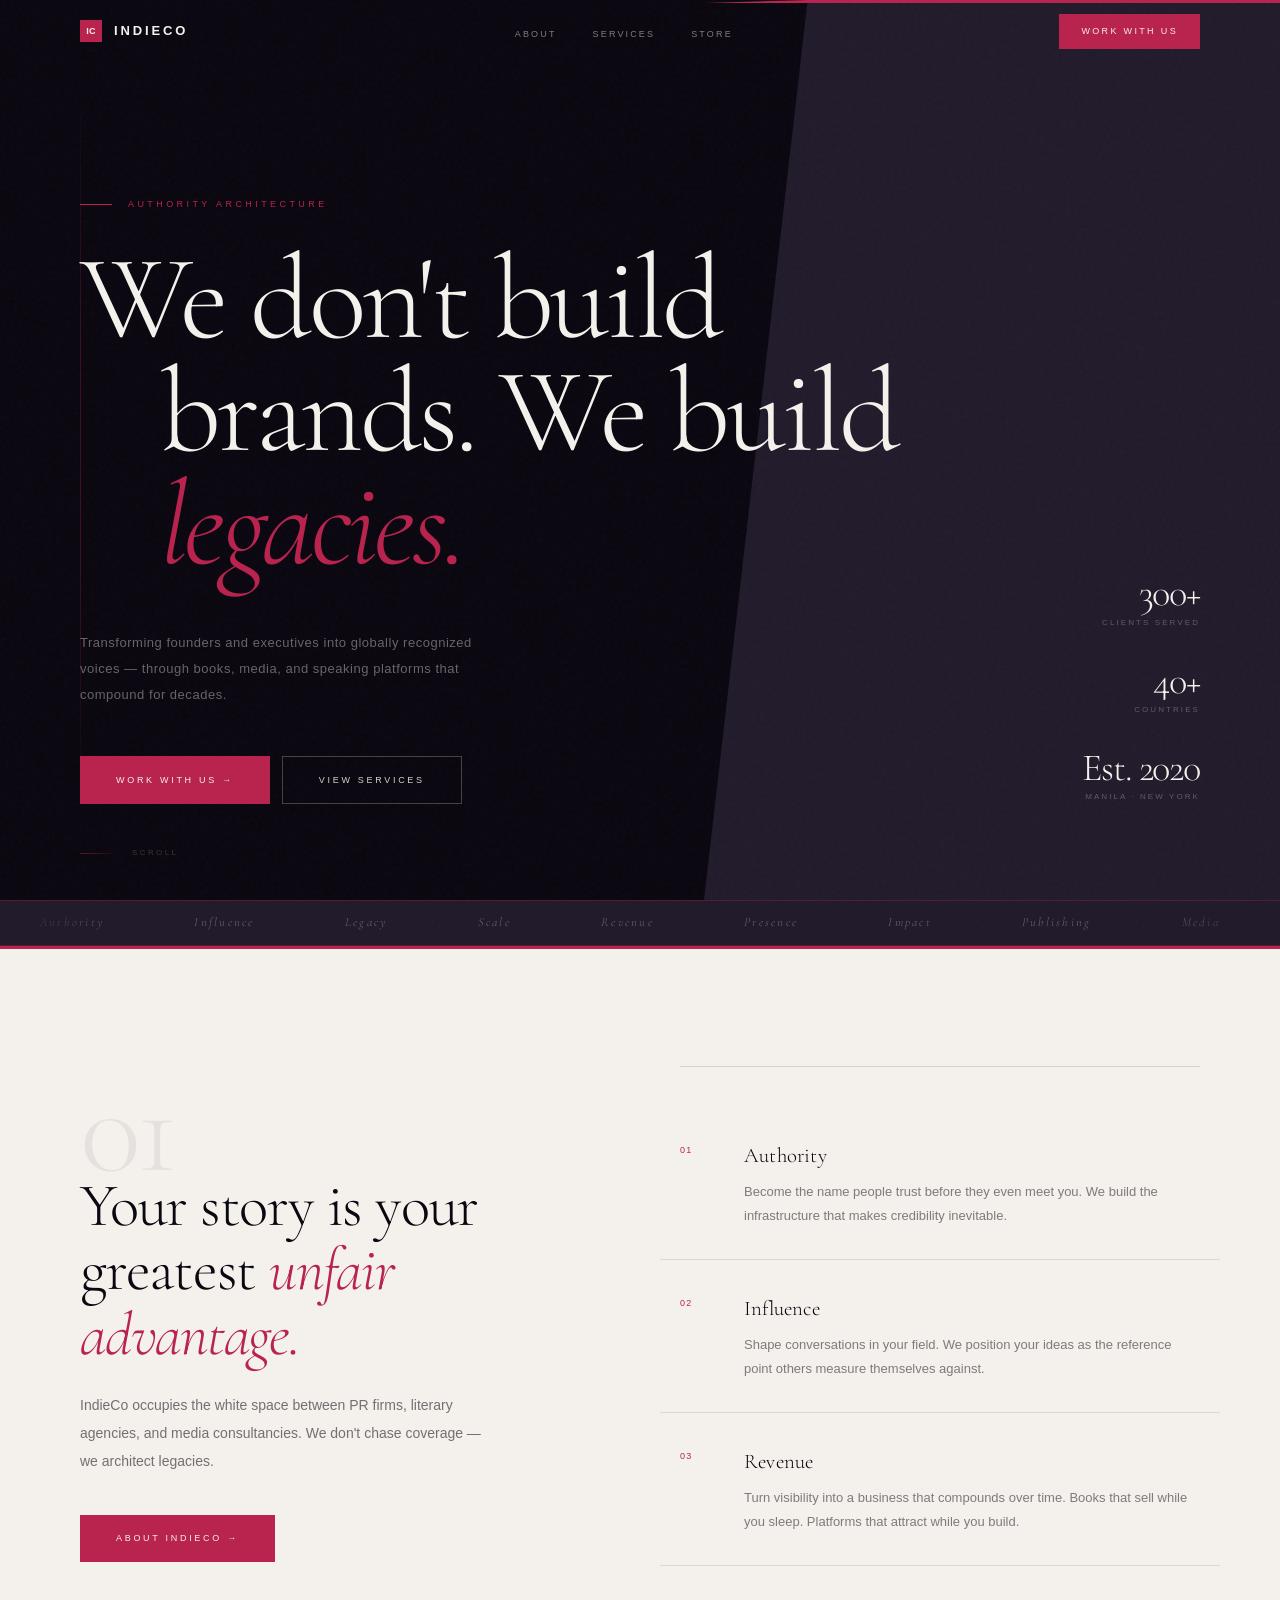
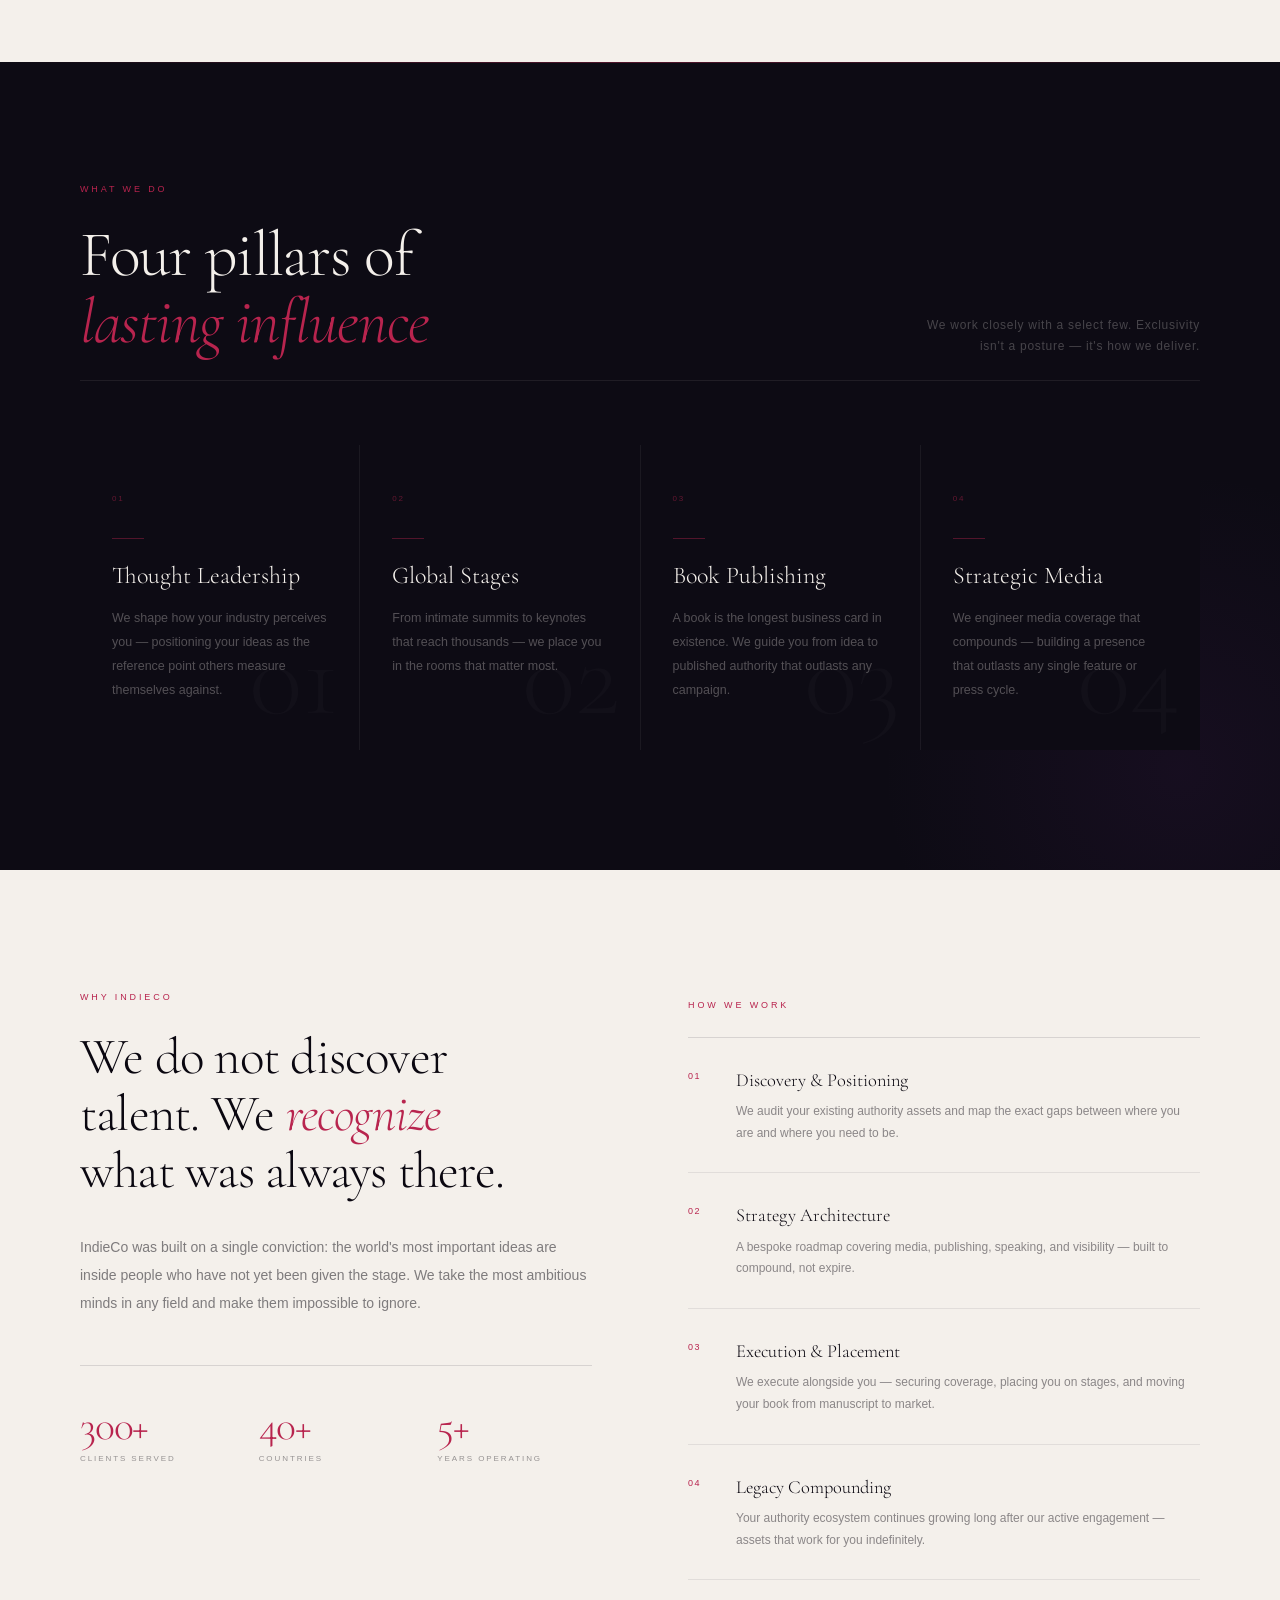
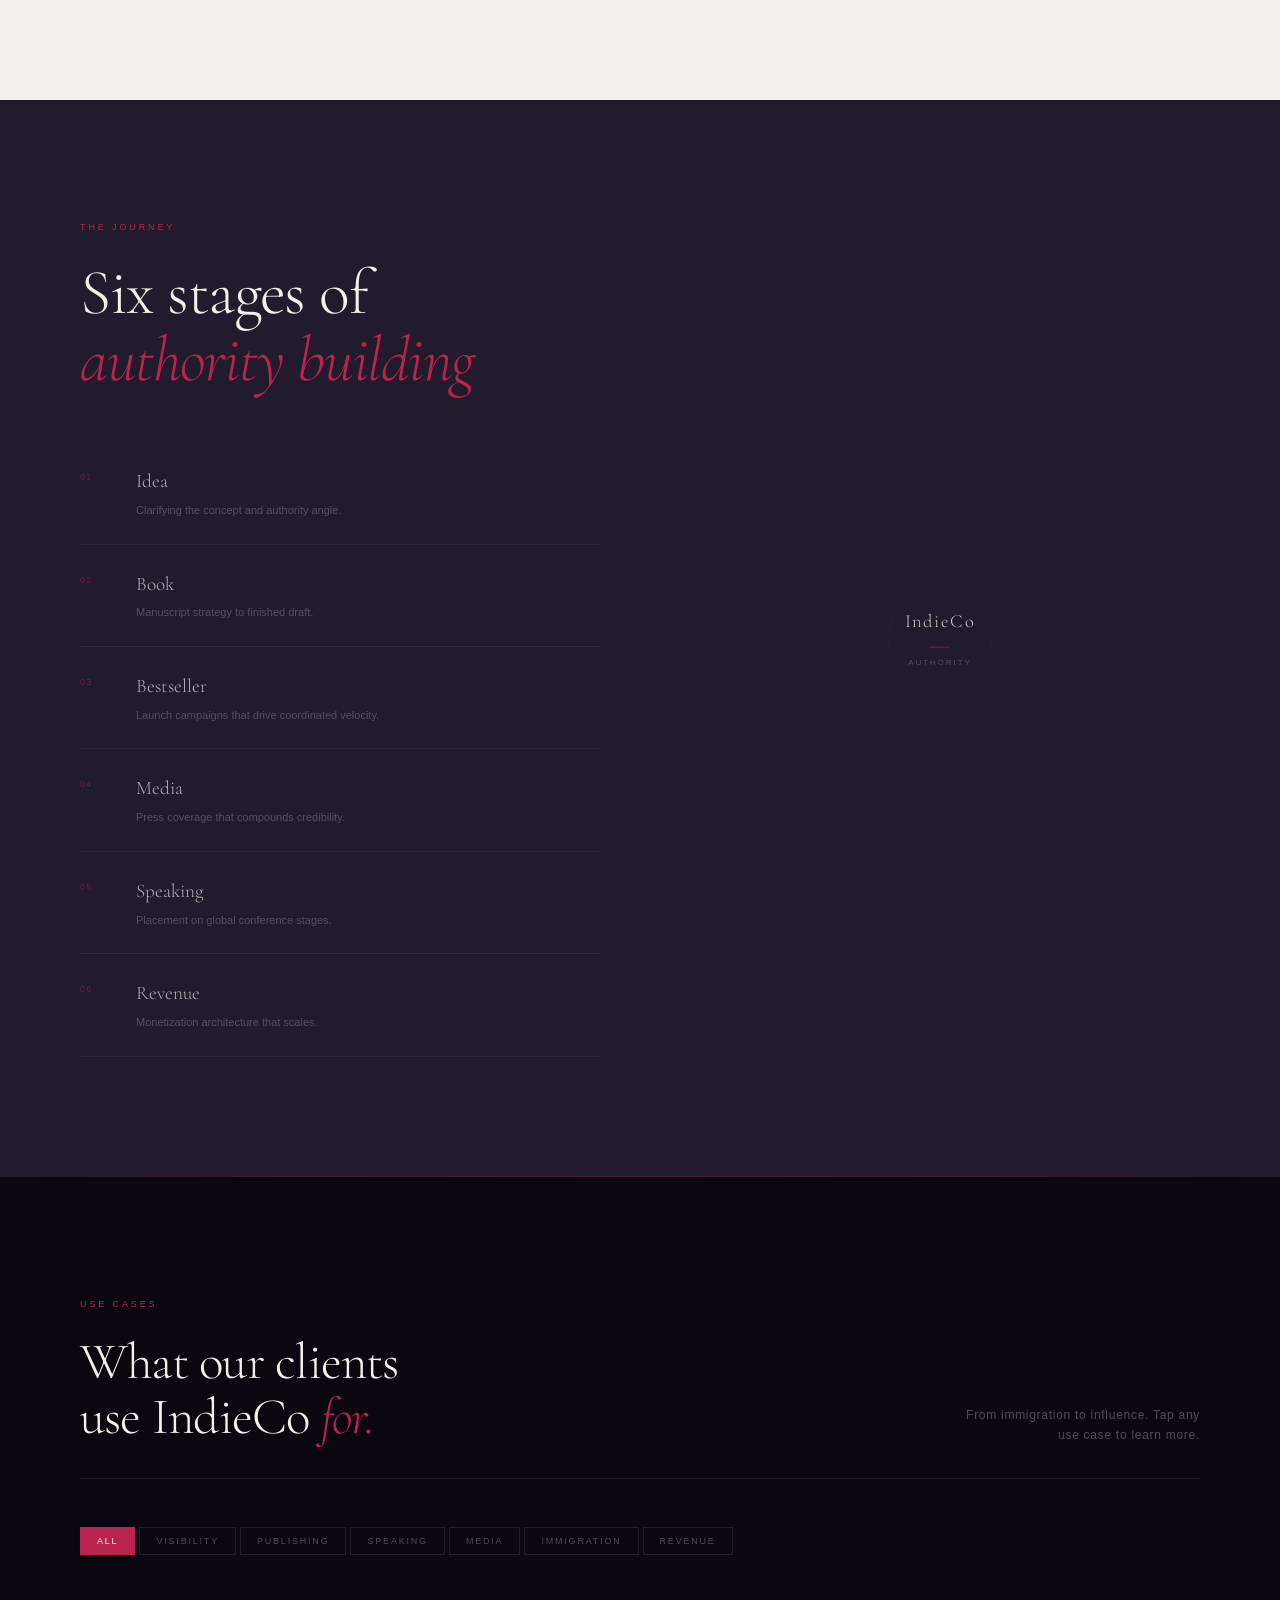
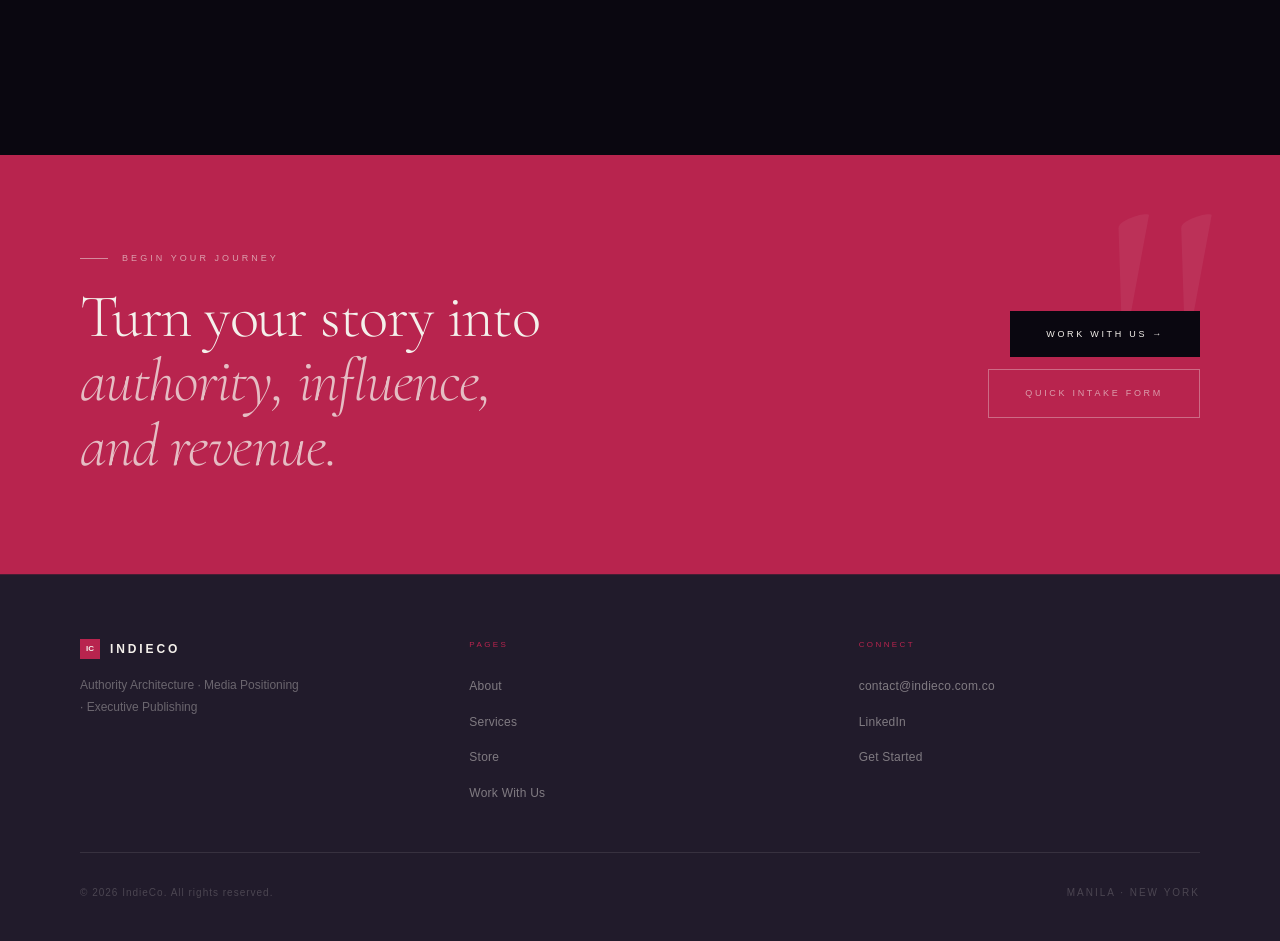
==== commit ded1ded7: "Update index.html" ====
--- a/index.html
+++ b/index.html
@@ -3,8 +3,8 @@
 <head>
   <meta charset="UTF-8"/>
   <meta name="viewport" content="width=device-width,initial-scale=1.0"/>
-  <title> IndieCo </title>
-  <meta name="description" content="IndieCo provides software and services for founders and executives to become globally recognized voices through books, media positioning, and speaking platforms."/>
+  <title>IndieCo — Authority Architecture for Global Leaders</title>
+  <meta name="description" content="IndieCo transforms founders and executives into globally recognized voices through books, media positioning, and speaking platforms."/>
   <link rel="stylesheet" href="css/base.css"/>
   <link rel="stylesheet" href="css/nav.css"/>
   <link rel="preconnect" href="https://fonts.googleapis.com"/>
@@ -127,7 +127,7 @@
 }
 
 .hero-h em {
-  font-style: bold;
+  font-style: italic;
   color: var(--voltage);
 }
 
@@ -1212,9 +1212,9 @@
     <div class="pillars-header fade-up">
       <div>
         <span class="section-eyebrow">What We Do</span>
-        <h2 class="section-title">Four Pillars of<br><em>Authority</em></h2>
+        <h2 class="section-title">Four pillars of<br><em>lasting influence</em></h2>
       </div>
-      <p class="pillars-header-right">We work closely with you and your team.</p>
+      <p class="pillars-header-right">We work closely with a select few. Exclusivity isn't a posture — it's how we deliver.</p>
     </div>
     <div class="pillars-grid">
       <div class="pillar-card fade-up">
@@ -1315,7 +1315,7 @@
     <div class="cycle-inner">
       <div class="cycle-left fade-up">
         <span class="section-eyebrow">The Journey</span>
-        <h2 class="section-title" style="margin-bottom:48px">Six Stages of<br><em>Authority Building</em></h2>
+        <h2 class="section-title" style="margin-bottom:48px">Six stages of<br><em>authority building</em></h2>
         <div class="cycle-stages" id="cycle-stages"></div>
       </div>
       <div class="cycle-right fade-up" style="transition-delay:0.2s">
@@ -1333,52 +1333,199 @@
   </div>
 </section>
 
+<!-- ════════════════ USE CASES ════════════════ -->
+<section class="uc">
+  <div class="page-wrap">
+    <div class="uc-header fade-up">
+      <div>
+        <span class="section-eyebrow">Use Cases</span>
+        <h2 class="uc-h">What our clients<br>use IndieCo <em>for.</em></h2>
+      </div>
+      <div class="uc-header-right">
+        <p class="uc-sub-text">From immigration to influence. Tap any use case to learn more.</p>
+      </div>
+    </div>
+    <div class="uc-filter fade-up" style="transition-delay:0.1s">
+      <button class="uc-cat active" onclick="filterTags('all',this)">All</button>
+      <button class="uc-cat" onclick="filterTags('visibility',this)">Visibility</button>
+      <button class="uc-cat" onclick="filterTags('publishing',this)">Publishing</button>
+      <button class="uc-cat" onclick="filterTags('speaking',this)">Speaking</button>
+      <button class="uc-cat" onclick="filterTags('media',this)">Media</button>
+      <button class="uc-cat" onclick="filterTags('legal',this)">Immigration</button>
+      <button class="uc-cat" onclick="filterTags('revenue',this)">Revenue</button>
+    </div>
+    <div class="uc-cloud fade-up" style="transition-delay:0.2s" id="uc-cloud"></div>
+    <div class="uc-detail" id="uc-detail">
+      <p class="uc-detail-label">Use case</p>
+      <p class="uc-detail-text" id="uc-detail-text"></p>
+    </div>
+  </section>
+</div>
+
+<!-- ════════════════ CTA STRIP ════════════════ -->
+<div class="cta-strip">
+  <div class="cta-strip-inner">
+    <div class="cta-strip-left fade-up">
+      <div class="cta-strip-eyebrow">Begin Your Journey</div>
+      <h2 class="cta-strip-h">Turn your story into<br><em>authority, influence,<br>and revenue.</em></h2>
+    </div>
+    <div class="cta-strip-right fade-up" style="transition-delay:0.15s">
+      <a href="pages/work-with-us.html" class="btn-primary"><span>Work With Us →</span></a>
+      <a href="pages/get-started.html" class="btn-ghost">Quick Intake Form</a>
+    </div>
+  </div>
+</div>
+
+<div id="footer-placeholder"></div>
+
+<script src="js/nav.js"></script>
 <script>
-/* ══ AUTO-SCROLLING USE CASES ═══════════════════ */
-
-const tags = [
-  {label:"O1A Visa Documentation",desc:"We build comprehensive O1A extraordinary ability portfolios — compiling media coverage, published works, speaking records, and peer recognition into a compelling case file."},
-  {label:"Book Publishing",desc:"From manuscript strategy to final print — we guide you through the full publishing process with editorial rigour and market positioning built in from day one."},
-  {label:"Bestseller Strategy",desc:"We engineer launch campaigns that drive coordinated sales velocity across key retail windows to achieve bestseller rankings that stick."},
-  {label:"Thought Leadership Positioning",desc:"We define, articulate, and amplify the intellectual framework only you can own — giving your expertise a shape the world can recognize."},
-  {label:"Keynote Speaking Placement",desc:"We place you on global conference stages, industry summits, and main-stage keynote slots aligned to your field and ambitions."},
-  {label:"Media Feature Campaigns",desc:"We secure editorial features, podcast appearances, and press coverage in publications that compound your credibility over time."},
+
+/* ══ MARQUEE ══════════════════════════════════ */
+(function(){
+  const words = ['Authority','Influence','Legacy','Scale','Revenue','Presence','Impact','Publishing','Media','Speaking'];
+  const track = document.getElementById('mq-track');
+  let html = '';
+  for(let i = 0; i < 8; i++) words.forEach(w => {
+    html += `<span class="mq-item">${w}</span><span class="mq-sep">·</span>`;
+  });
+  track.innerHTML = html;
+})();
+
+/* ══ CYCLE ════════════════════════════════════ */
+(function(){
+  const stages = [
+    { num:'01', name:'Idea',       desc:'Clarifying the concept and authority angle.' },
+    { num:'02', name:'Book',       desc:'Manuscript strategy to finished draft.' },
+    { num:'03', name:'Bestseller', desc:'Launch campaigns that drive coordinated velocity.' },
+    { num:'04', name:'Media',      desc:'Press coverage that compounds credibility.' },
+    { num:'05', name:'Speaking',   desc:'Placement on global conference stages.' },
+    { num:'06', name:'Revenue',    desc:'Monetization architecture that scales.' },
+  ];
+
+  /* List on left */
+  const stageList = document.getElementById('cycle-stages');
+  stages.forEach(s => {
+    const el = document.createElement('div');
+    el.className = 'cycle-stage';
+    el.innerHTML = `<span class="cycle-stage-num">${s.num}</span>
+      <div>
+        <span class="cycle-stage-name">${s.name}</span>
+        <p class="cycle-stage-desc">${s.desc}</p>
+      </div>`;
+    stageList.appendChild(el);
+  });
+
+  /* Orbital ring */
+  const cx=200, cy=200, r=155, n=stages.length;
+  const svg=document.getElementById('cy-svg');
+  const ring=document.getElementById('cy-ring');
+  if(!svg||!ring) return;
+
+  function ns(t){return document.createElementNS('http://www.w3.org/2000/svg',t);}
+  function attr(el,o){Object.entries(o).forEach(([k,v])=>el.setAttribute(k,v));return el;}
+
+  svg.appendChild(attr(ns('circle'),{cx,cy,r,fill:'none',stroke:'rgba(184,36,78,0.2)','stroke-width':'0.5','stroke-dasharray':'4 10'}));
+  svg.appendChild(attr(ns('circle'),{cx,cy,r:52,fill:'none',stroke:'rgba(184,36,78,0.15)','stroke-width':'0.5'}));
+
+  const pts = stages.map((_,i)=>{
+    const a=(i/n)*2*Math.PI-Math.PI/2;
+    return [cx+r*Math.cos(a), cy+r*Math.sin(a)];
+  });
+
+  pts.forEach(([x1,y1],i)=>{
+    const[x2,y2]=pts[(i+1)%n];
+    svg.appendChild(attr(ns('line'),{x1,y1,x2,y2,stroke:'rgba(184,36,78,0.08)','stroke-width':'0.5'}));
+  });
+
+  stages.forEach(([,],i)=>{
+    const a=(i/n)*2*Math.PI-Math.PI/2;
+    const x=cx+r*Math.cos(a), y=cy+r*Math.sin(a);
+    svg.appendChild(attr(ns('circle'),{cx:x,cy:y,r:2.5,fill:'rgba(184,36,78,0.6)'}));
+
+    const node=document.createElement('div');
+    node.className='cy-node';
+    node.style.cssText=`left:${x}px;top:${y}px`;
+    node.innerHTML=`<div class="cy-inner">
+      <span class="cy-num">${stages[i].num}</span>
+      <span class="cy-name">${stages[i].name}</span>
+      <span class="cy-dot"></span>
+    </div>`;
+    ring.appendChild(node);
+  });
+})();
+
+/* ══ USE CASES ════════════════════════════════ */
+const tags=[
+  {label:"O1A Visa Documentation",cat:"legal",desc:"We build comprehensive O1A extraordinary ability portfolios — compiling media coverage, published works, speaking records, and peer recognition into a compelling case file."},
+  {label:"Book Publishing",cat:"publishing",desc:"From manuscript strategy to final print — we guide you through the full publishing process with editorial rigour and market positioning built in from day one."},
+  {label:"Bestseller Strategy",cat:"publishing",desc:"We engineer launch campaigns that drive coordinated sales velocity across key retail windows to achieve bestseller rankings that stick."},
+  {label:"Thought Leadership Positioning",cat:"visibility",desc:"We define, articulate, and amplify the intellectual framework only you can own — giving your expertise a shape the world can recognize."},
+  {label:"Keynote Speaking Placement",cat:"speaking",desc:"We place you on global conference stages, industry summits, and main-stage keynote slots aligned to your field and ambitions."},
+  {label:"Media Feature Campaigns",cat:"media",desc:"We secure editorial features, podcast appearances, and press coverage in publications that compound your credibility over time."},
+  {label:"PR & Press Strategy",cat:"media",desc:"Strategic, not scattershot. We build press narratives that position you as a primary source, not just a comment."},
+  {label:"Personal Brand Architecture",cat:"visibility",desc:"We design the full brand framework — voice, positioning, visual direction, and content strategy — for leaders building a public profile."},
+  {label:"LinkedIn Authority Building",cat:"visibility",desc:"We develop and execute a LinkedIn content and presence strategy that grows your following and converts visibility into inbound opportunities."},
+  {label:"Podcast Tour Strategy",cat:"media",desc:"We book you onto the top podcasts in your industry and prepare you to deliver memorable, shareable conversations."},
+  {label:"Speaking Bio & Kit",cat:"speaking",desc:"We craft speaker bios, one-sheets, and media kits that command the attention of event organizers and booking teams."},
+  {label:"Award & Recognition Submissions",cat:"legal",desc:"We identify and prepare submissions for industry awards, fellowships, and recognition programs that strengthen your authority portfolio."},
+  {label:"Academic & Research Publishing",cat:"publishing",desc:"We assist experts in translating research and expertise into accessible books and published thought pieces that reach mainstream audiences."},
+  {label:"TEDx Application Support",cat:"speaking",desc:"We develop your TED idea worth spreading, write your application narrative, and prepare you for the curation process."},
+  {label:"Executive Visibility Strategy",cat:"visibility",desc:"For C-suite leaders who need a public presence aligned with their business — we build the full platform without the noise."},
+  {label:"Founder Authority Building",cat:"visibility",desc:"We help founders turn company credibility into personal authority — so your story scales beyond your startup."},
+  {label:"Revenue Ecosystem Design",cat:"revenue",desc:"We map and build the monetization architecture behind your authority — courses, advisory roles, speaking fees, licensing, and more."},
+  {label:"Course & IP Monetization",cat:"revenue",desc:"We structure your expertise into scalable digital products — from signature frameworks to online courses and licensing models."},
+  {label:"Speaking Fee Positioning",cat:"revenue",desc:"We help you move from free talks to paid keynotes by building the credibility infrastructure that justifies premium fees."},
+  {label:"Advisory Board Placements",cat:"revenue",desc:"We position you for advisory and board roles with companies and organizations aligned to your expertise and ambitions."},
+  {label:"Book Proposal Writing",cat:"publishing",desc:"We write compelling, market-ready book proposals that open doors with traditional publishers and literary agents."},
+  {label:"Literary Agent Introduction",cat:"publishing",desc:"We connect you with the right literary agents and publishers through warm introductions backed by a polished proposal."},
+  {label:"Media Training",cat:"media",desc:"We prepare you to own every interview — on camera, on stage, or on air — with confidence and message precision."},
+  {label:"Crisis Communication & Reputation",cat:"media",desc:"When your narrative needs protecting or correcting, we craft the strategy and messaging that controls the story."},
+  {label:"Global Conference Strategy",cat:"speaking",desc:"We identify the top-tier global conferences in your field and map a multi-year speaking trajectory that builds your international profile."},
+  {label:"Ghostwriting & Editorial",cat:"publishing",desc:"We write in your voice — articles, op-eds, LinkedIn posts, and book chapters — with the quality and precision your expertise deserves."},
+  {label:"Op-Ed Placement",cat:"media",desc:"We write and place op-eds in major publications — giving your perspective a platform that reaches decision-makers and influencers."},
+  {label:"Immigration Evidence Portfolio",cat:"legal",desc:"We compile and frame the full body of evidence needed for immigration petitions — including critical role letters, peer testimonials, and media records."},
+  {label:"Extraordinary Ability Case Building",cat:"legal",desc:"We work alongside immigration attorneys to build the narrative and evidentiary file that demonstrates extraordinary ability across EB-1A and O1A categories."},
+  {label:"National Interest Waiver Support",cat:"legal",desc:"We document your impact and contributions in a format that supports NIW petitions — making the case for your national and global significance."},
+  {label:"EB-1A Green Card Documentation",cat:"legal",desc:"We build the authority record — publications, media, speaking, awards — that strengthens EB-1A extraordinary ability green card applications."},
+  {label:"Consulting Practice Launch",cat:"revenue",desc:"We help established experts launch consulting practices with a clear positioning, offer structure, and visibility strategy from day one."},
+  {label:"Newsletter & Community Building",cat:"visibility",desc:"We develop the editorial strategy and launch plan for newsletters and online communities that turn an audience into a loyal following."},
+  {label:"Content Strategy & Calendar",cat:"visibility",desc:"We build a 90-day rolling content strategy across platforms — ensuring consistent, on-brand visibility without the burnout."},
+  {label:"Legacy & Impact Documentation",cat:"publishing",desc:"We help senior leaders and retiring executives capture their body of work in published form — memoirs, legacy books, and impact reports."},
+  {label:"Investor & Fundraising Narrative",cat:"visibility",desc:"We help founders and fund managers build the thought leadership presence that attracts LPs, investors, and strategic partners."},
 ];
 
-const cloud = document.getElementById('uc-cloud');
-const detailText = document.getElementById('uc-detail-text');
-
-let index = 0;
-
-function renderLoop() {
-  cloud.innerHTML = '';
-
-  const current = tags[index];
-
-  const el = document.createElement('div');
-  el.className = 'uc-auto-item fade-up active';
-
-  el.innerHTML = `
-    <div class="uc-auto-label">${current.label}</div>
-  `;
-
-  cloud.appendChild(el);
-
-  // fade text update
-  detailText.style.opacity = 0;
-
-  setTimeout(() => {
-    detailText.textContent = current.desc;
-    detailText.style.opacity = 1;
-  }, 300);
-
-  // move to next
-  index = (index + 1) % tags.length;
-}
-
-// loop every 3.5s
-renderLoop();
-setInterval(renderLoop, 3500);
+const cloud=document.getElementById('uc-cloud');
+const detail=document.getElementById('uc-detail');
+const detailText=document.getElementById('uc-detail-text');
+
+function renderTags(filter){
+  cloud.innerHTML='';
+  tags.forEach(t=>{
+    const el=document.createElement('button');
+    el.className='uc-tag'+(filter!=='all'&&t.cat!==filter?' dim':'');
+    el.innerHTML=`<span class="uc-tag-dot"></span>${t.label}`;
+    el.onclick=()=>selectTag(el,t);
+    cloud.appendChild(el);
+  });
+}
+
+function selectTag(el,t){
+  document.querySelectorAll('.uc-tag').forEach(x=>x.classList.remove('lit'));
+  el.classList.add('lit');
+  detailText.textContent=t.desc;
+  detail.classList.add('show');
+}
+
+function filterTags(cat,btn){
+  document.querySelectorAll('.uc-cat').forEach(b=>b.classList.remove('active'));
+  btn.classList.add('active');
+  renderTags(cat);
+  detail.classList.remove('show');
+}
+
+renderTags('all');
+
 </script>
 </body>
 </html>
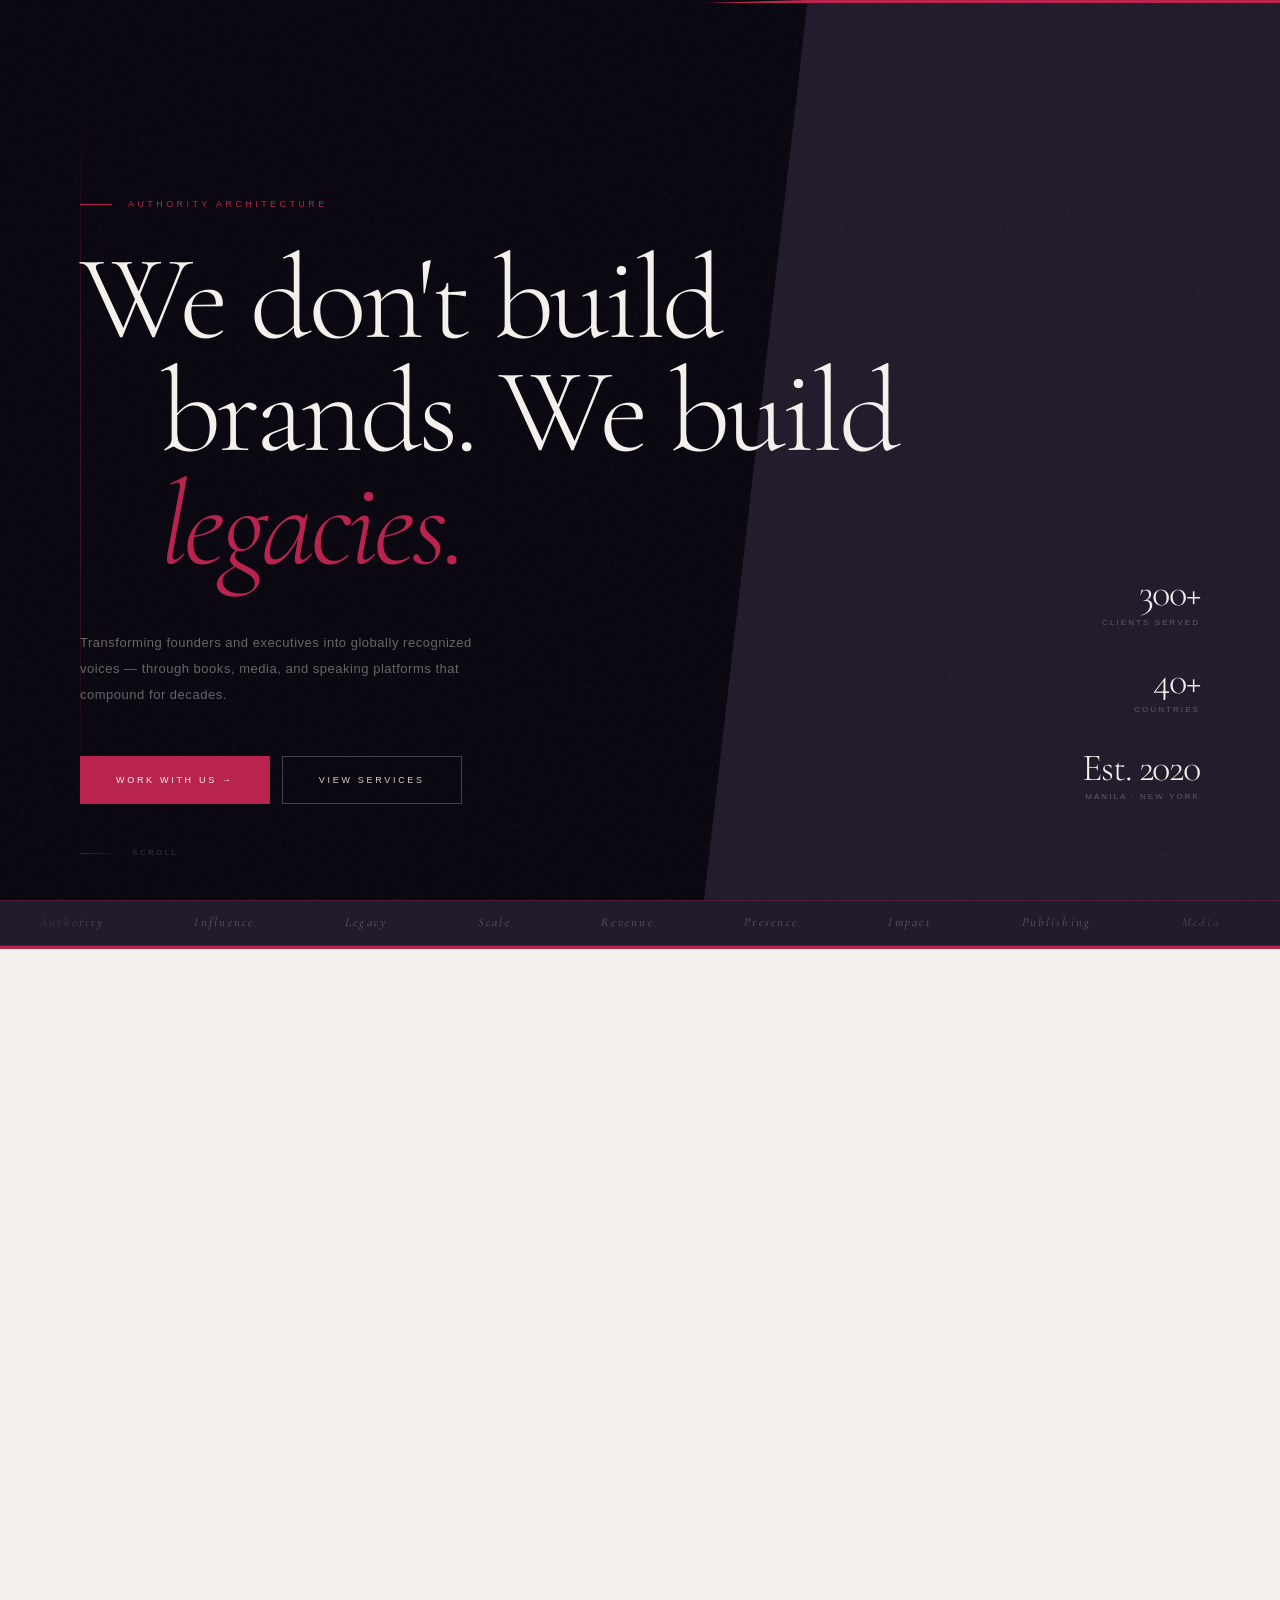
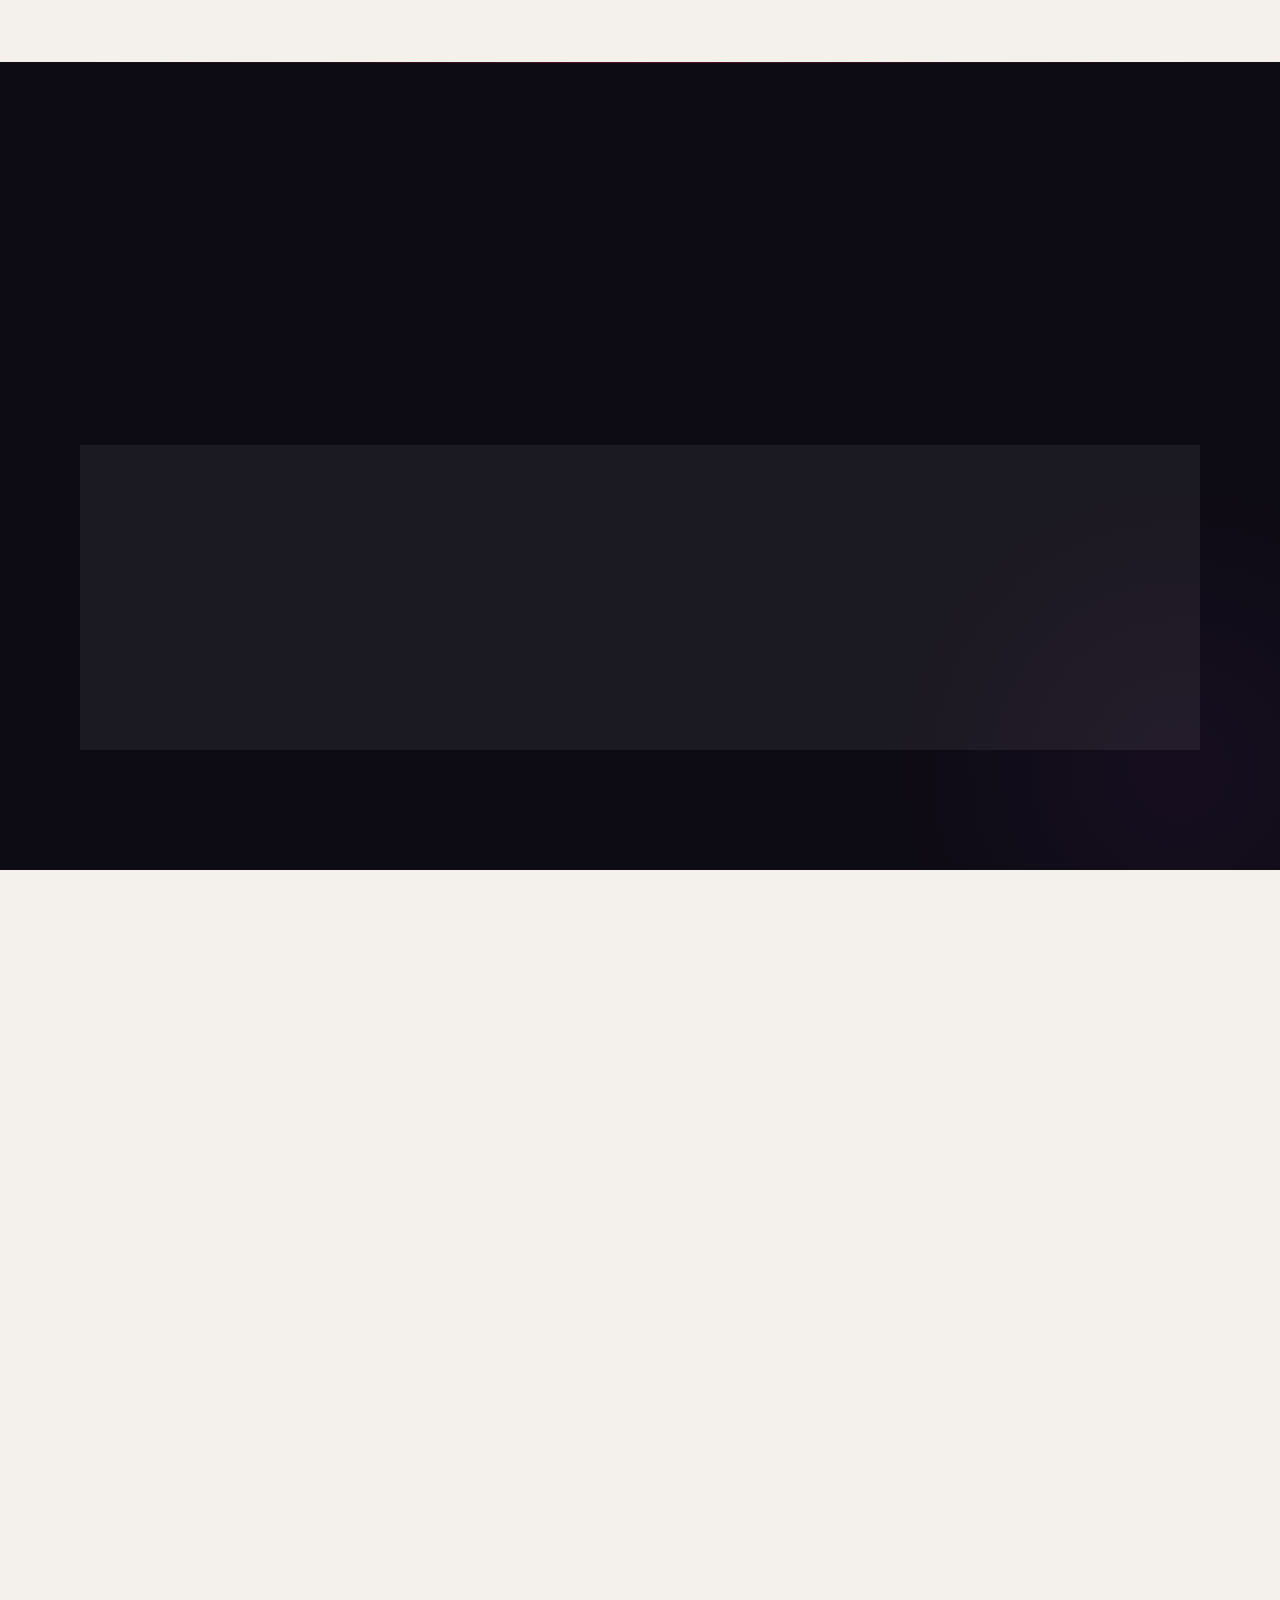
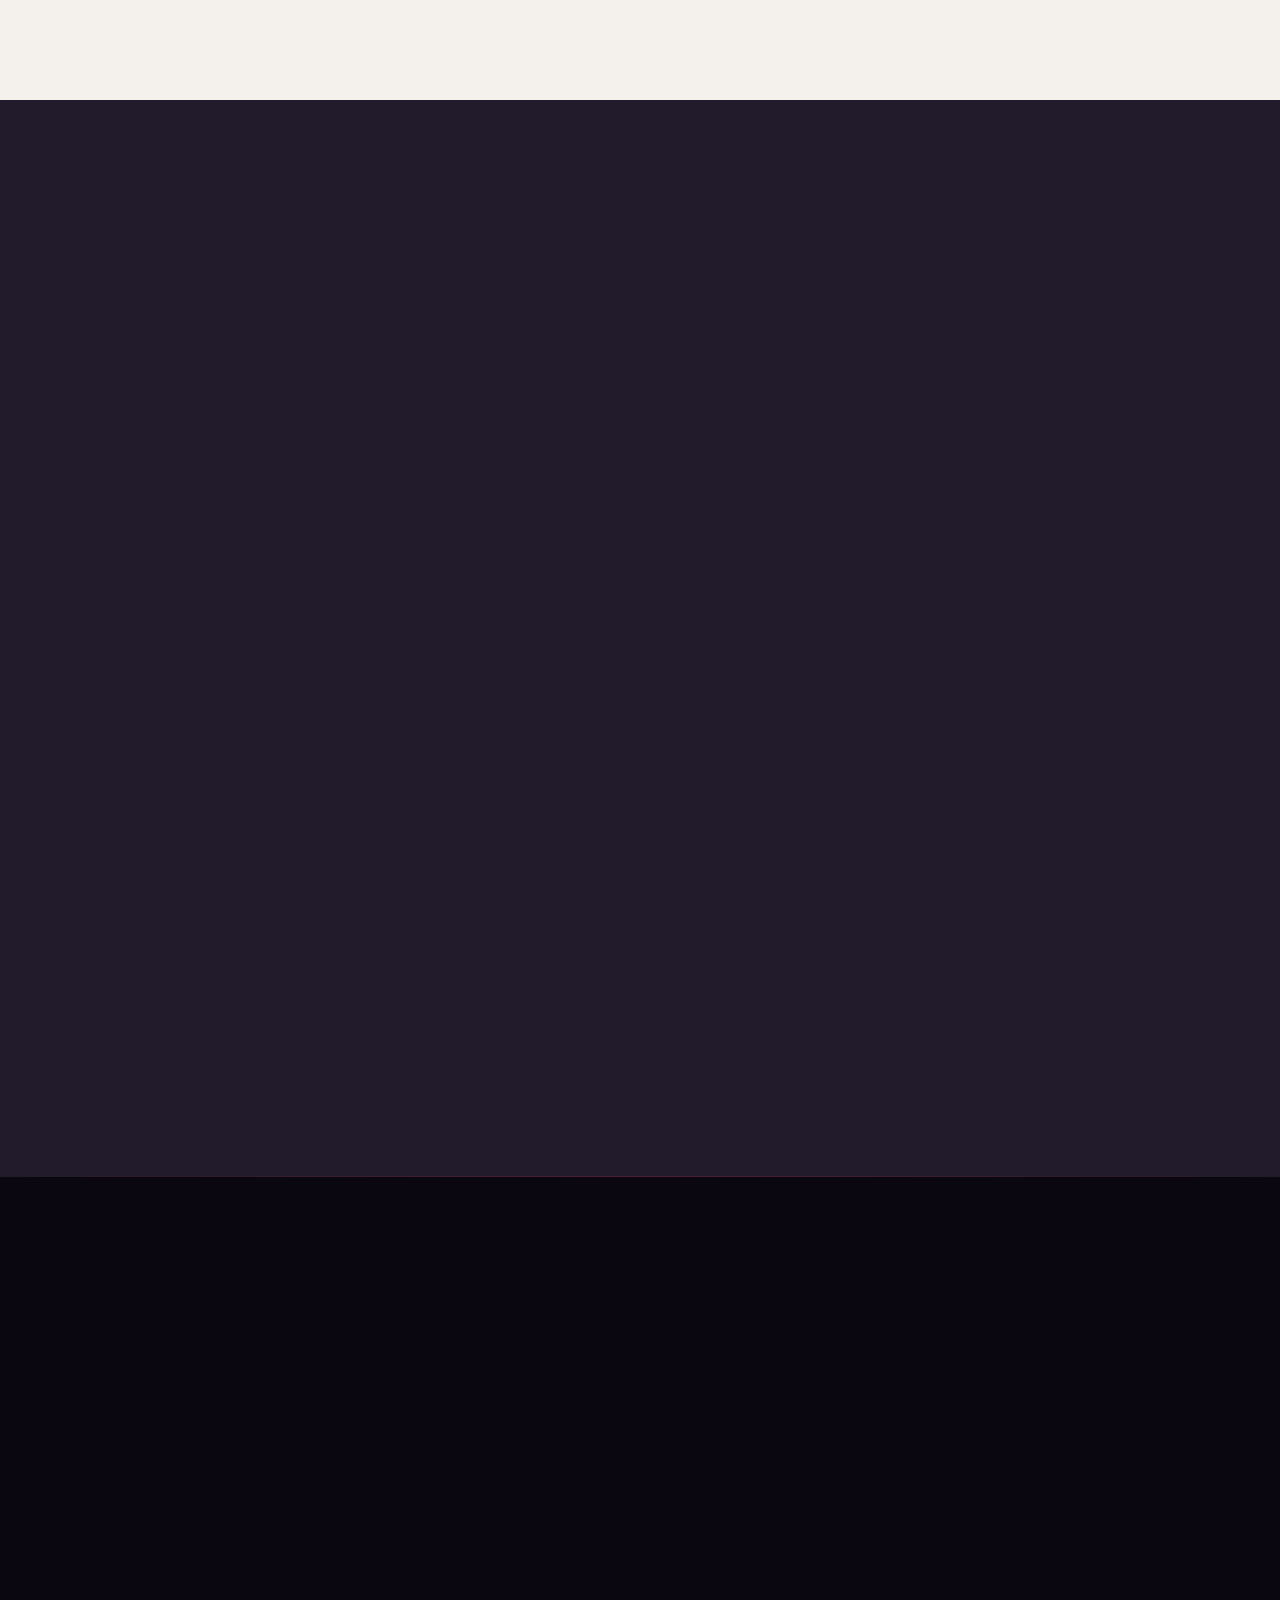
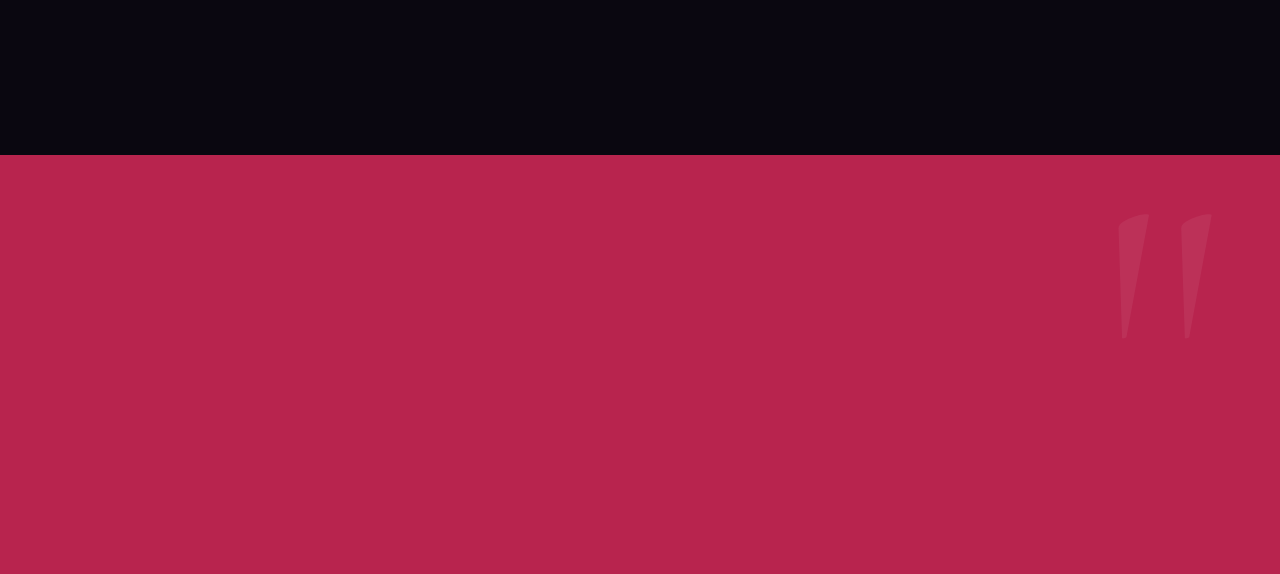
==== commit a7f2acdb: "Update index.html" ====
--- a/index.html
+++ b/index.html
@@ -1339,7 +1339,7 @@
     <div class="uc-header fade-up">
       <div>
         <span class="section-eyebrow">Use Cases</span>
-        <h2 class="uc-h">What our clients<br>use IndieCo <em>for.</em></h2>
+        <h2 class="uc-h">What Clients<br>Use IndieCo <em>For.</em></h2>
       </div>
       <div class="uc-header-right">
         <p class="uc-sub-text">From immigration to influence. Tap any use case to learn more.</p>
@@ -1370,8 +1370,8 @@
       <h2 class="cta-strip-h">Turn your story into<br><em>authority, influence,<br>and revenue.</em></h2>
     </div>
     <div class="cta-strip-right fade-up" style="transition-delay:0.15s">
-      <a href="pages/work-with-us.html" class="btn-primary"><span>Work With Us →</span></a>
-      <a href="pages/get-started.html" class="btn-ghost">Quick Intake Form</a>
+      <a href="pages/work-with-us.html" class="btn-primary"><span>Apply →</span></a>
+      <a href="pages/get-started.html" class="btn-ghost"> Intake Form</a>
     </div>
   </div>
 </div>
--- a/css/base.css
+++ b/css/base.css
@@ -27,8 +27,9 @@
 
   /* Utility */
   --ink:         #0A0710;
-  --rule:        rgba(184,36,78,0.2);
-  --rule-bone:   rgba(244,240,235,0.1);
+  --rule-voltage: rgba(184,36,78,0.2);
+--rule-bone:    rgba(244,240,235,0.1);
+--rule:         rgba(244,240,235,0.1);  /* default rule = bone-white, matches all pages */
 
   /* Typography */
   --font-body:   'Helvetica Neue', Helvetica, Arial, sans-serif;
@@ -174,11 +175,11 @@
 .h-rule {
   width: 100%;
   height: 0.5px;
-  background: var(--rule-bone);
+   background: var(--rule-bone); }
 }
 
 .h-rule-voltage {
-  background: var(--rule);
+ background: var(--rule-voltage); 
 }
 
 /* ── SCROLL FADE-UP ─────────────────────────────── */
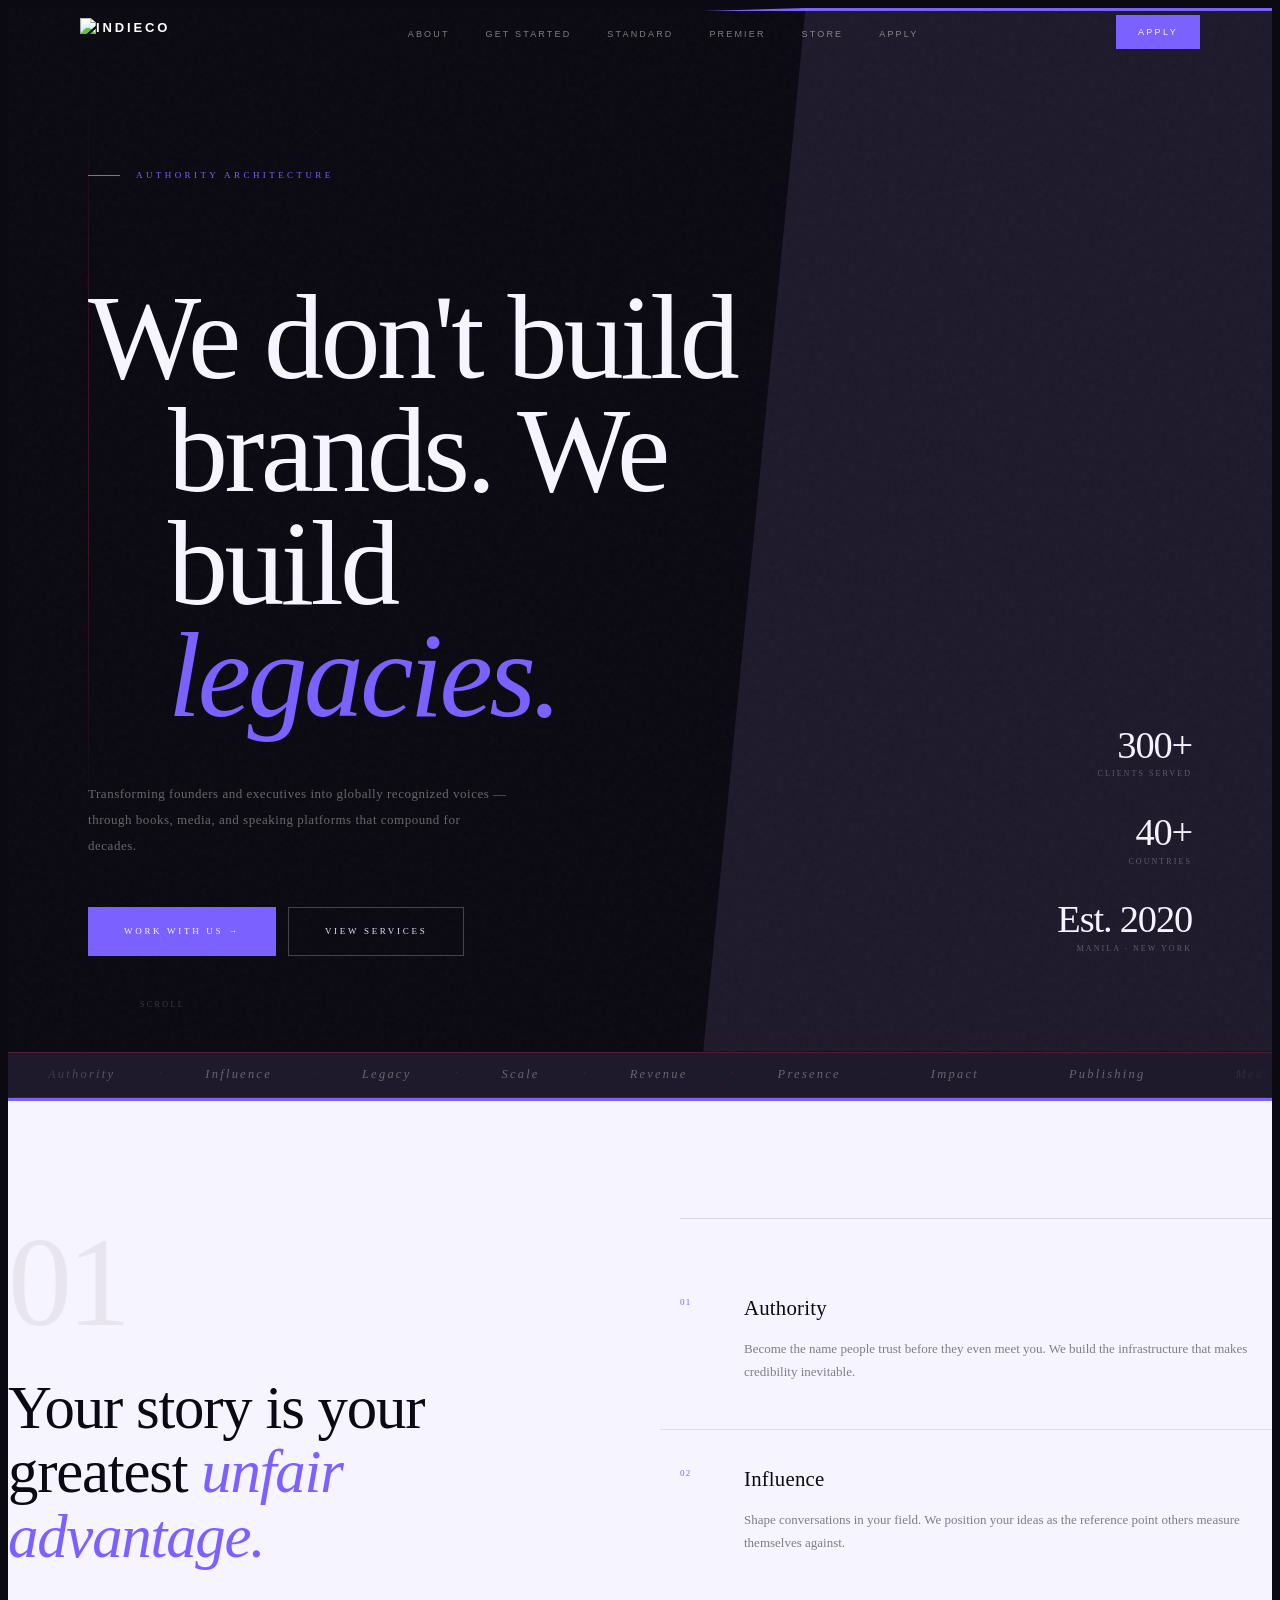
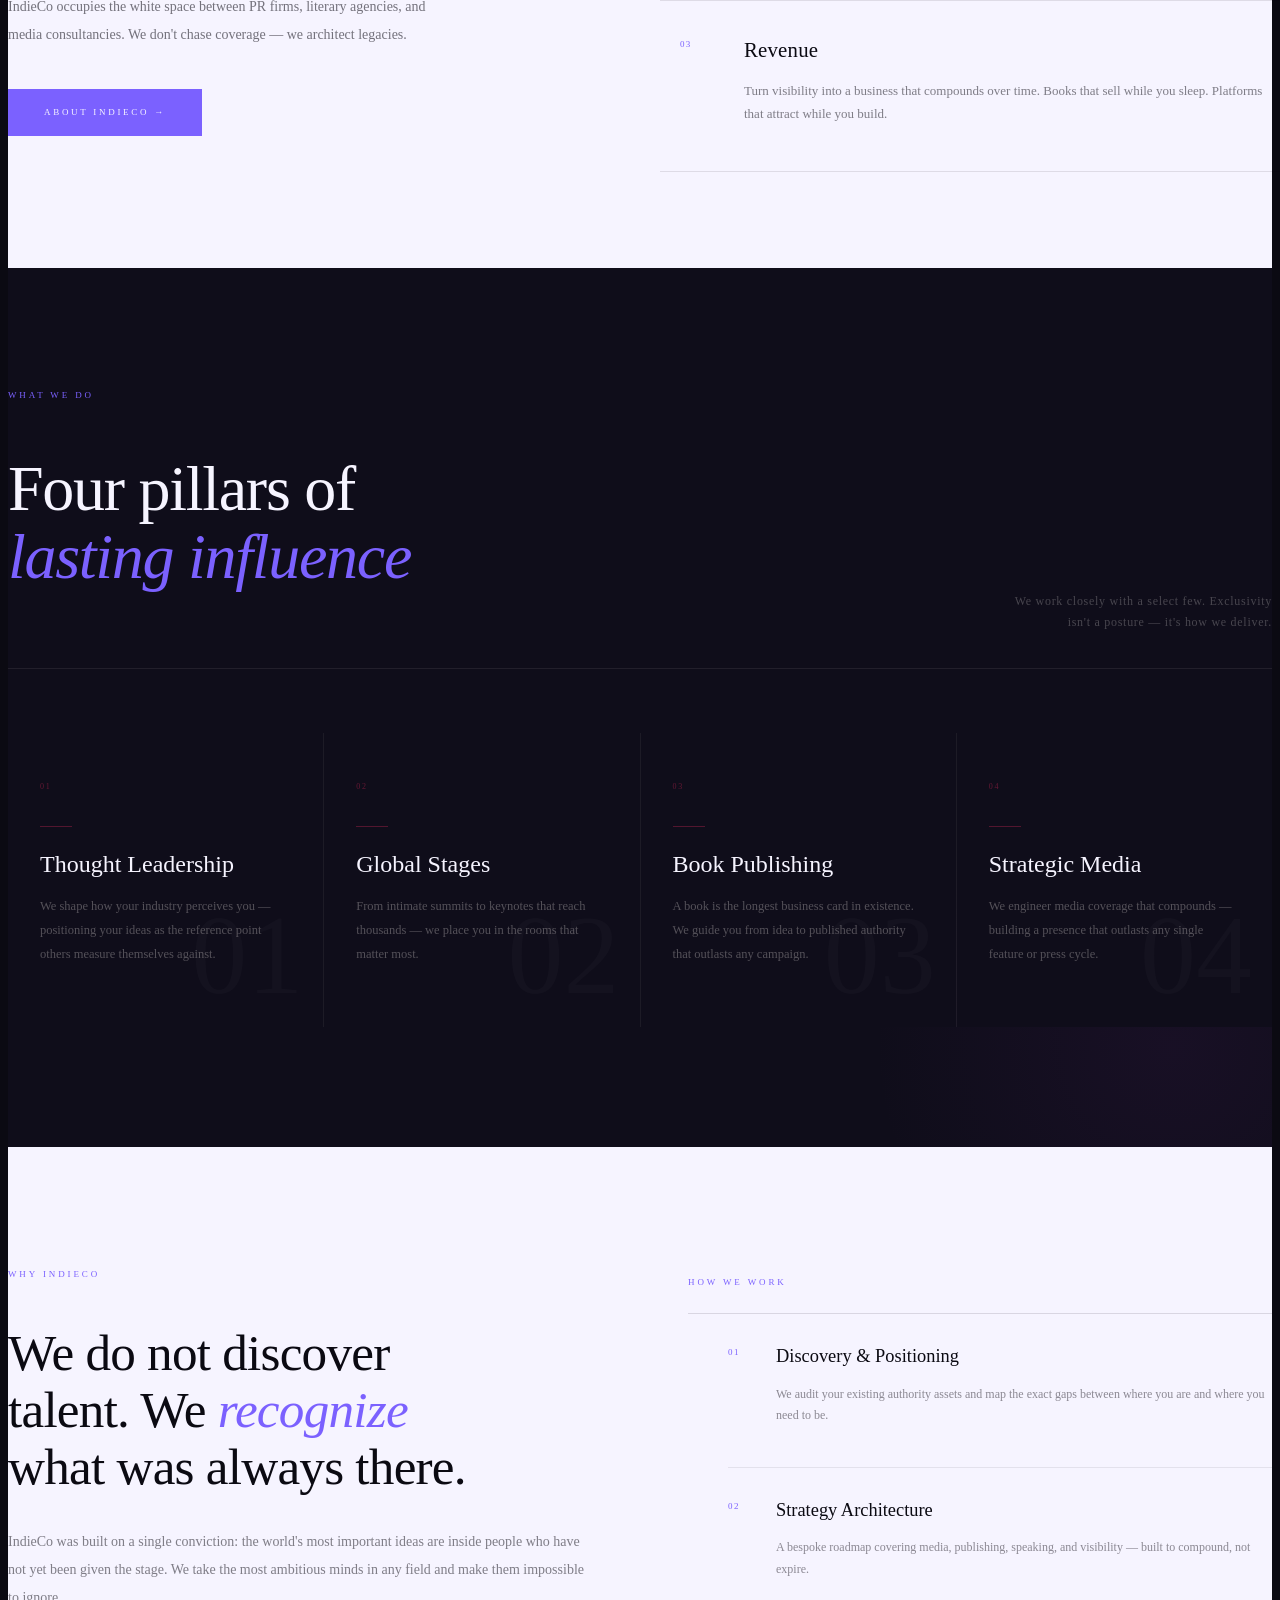
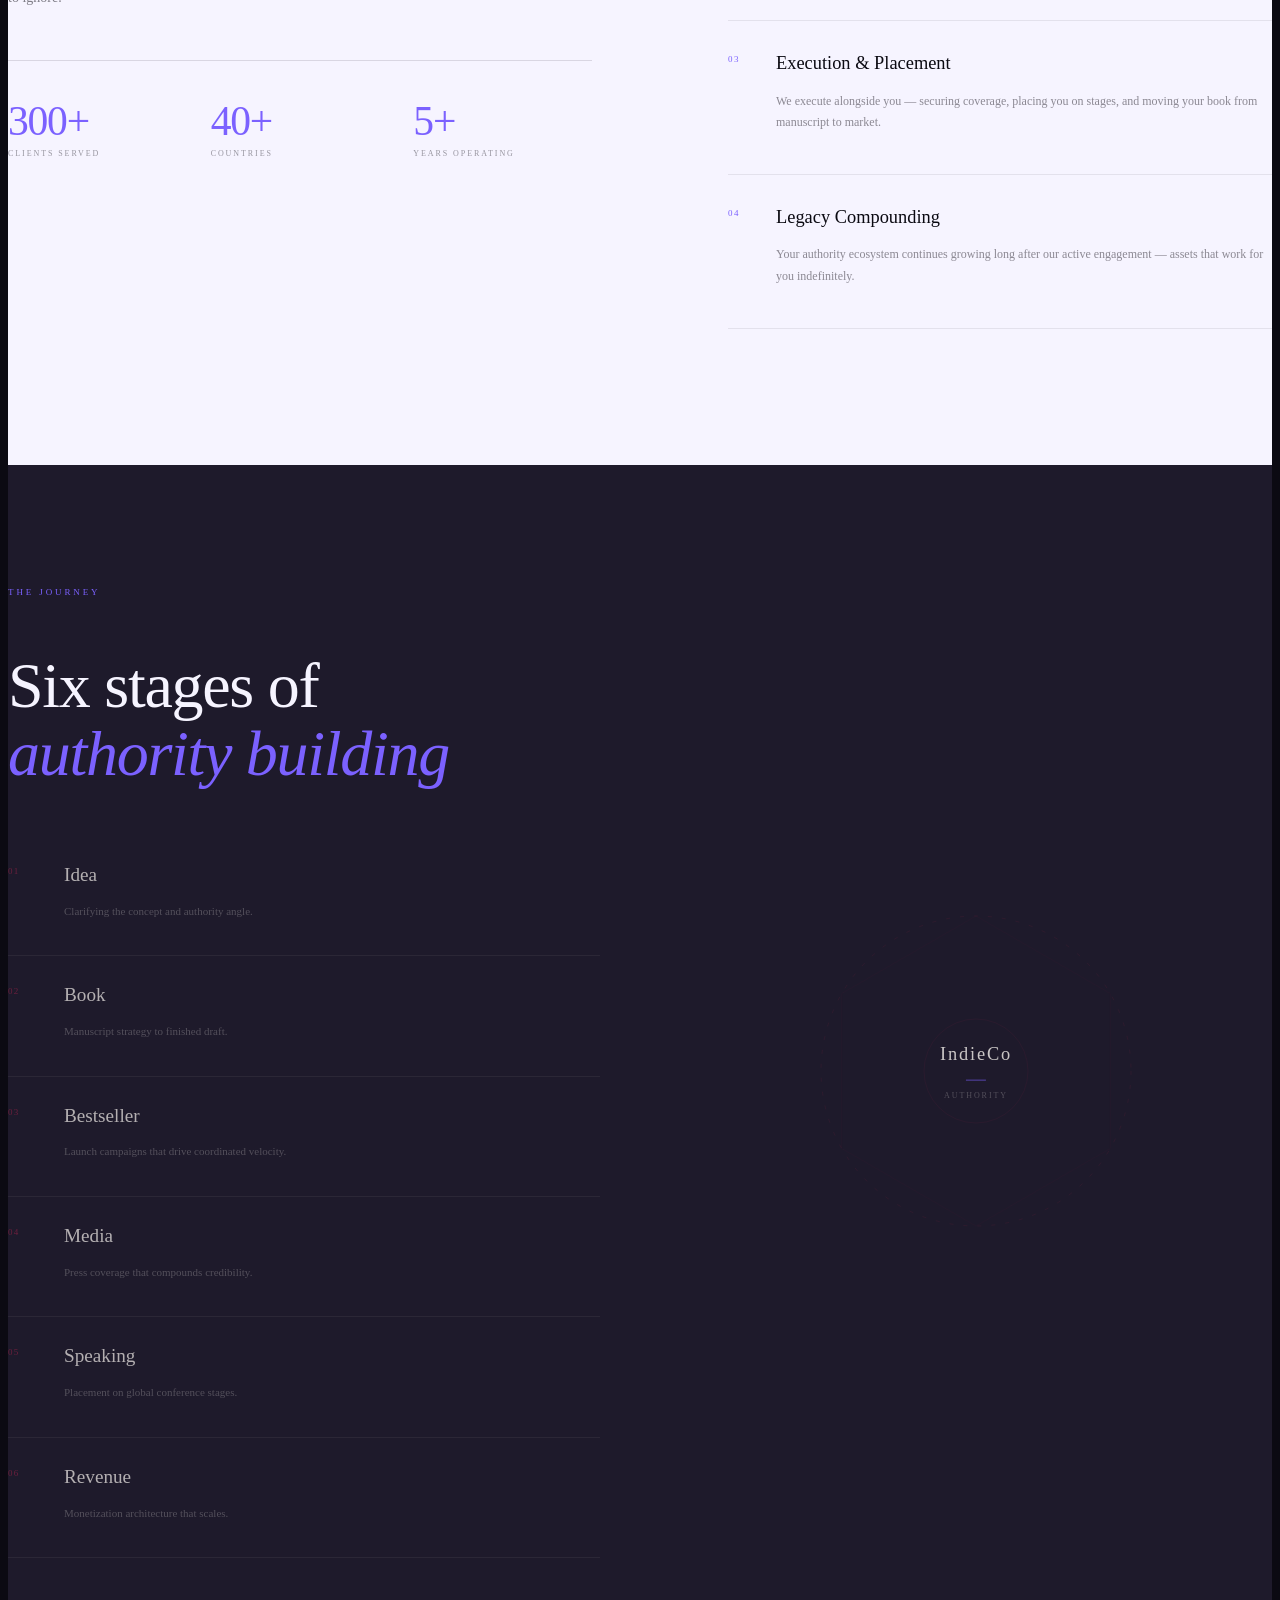
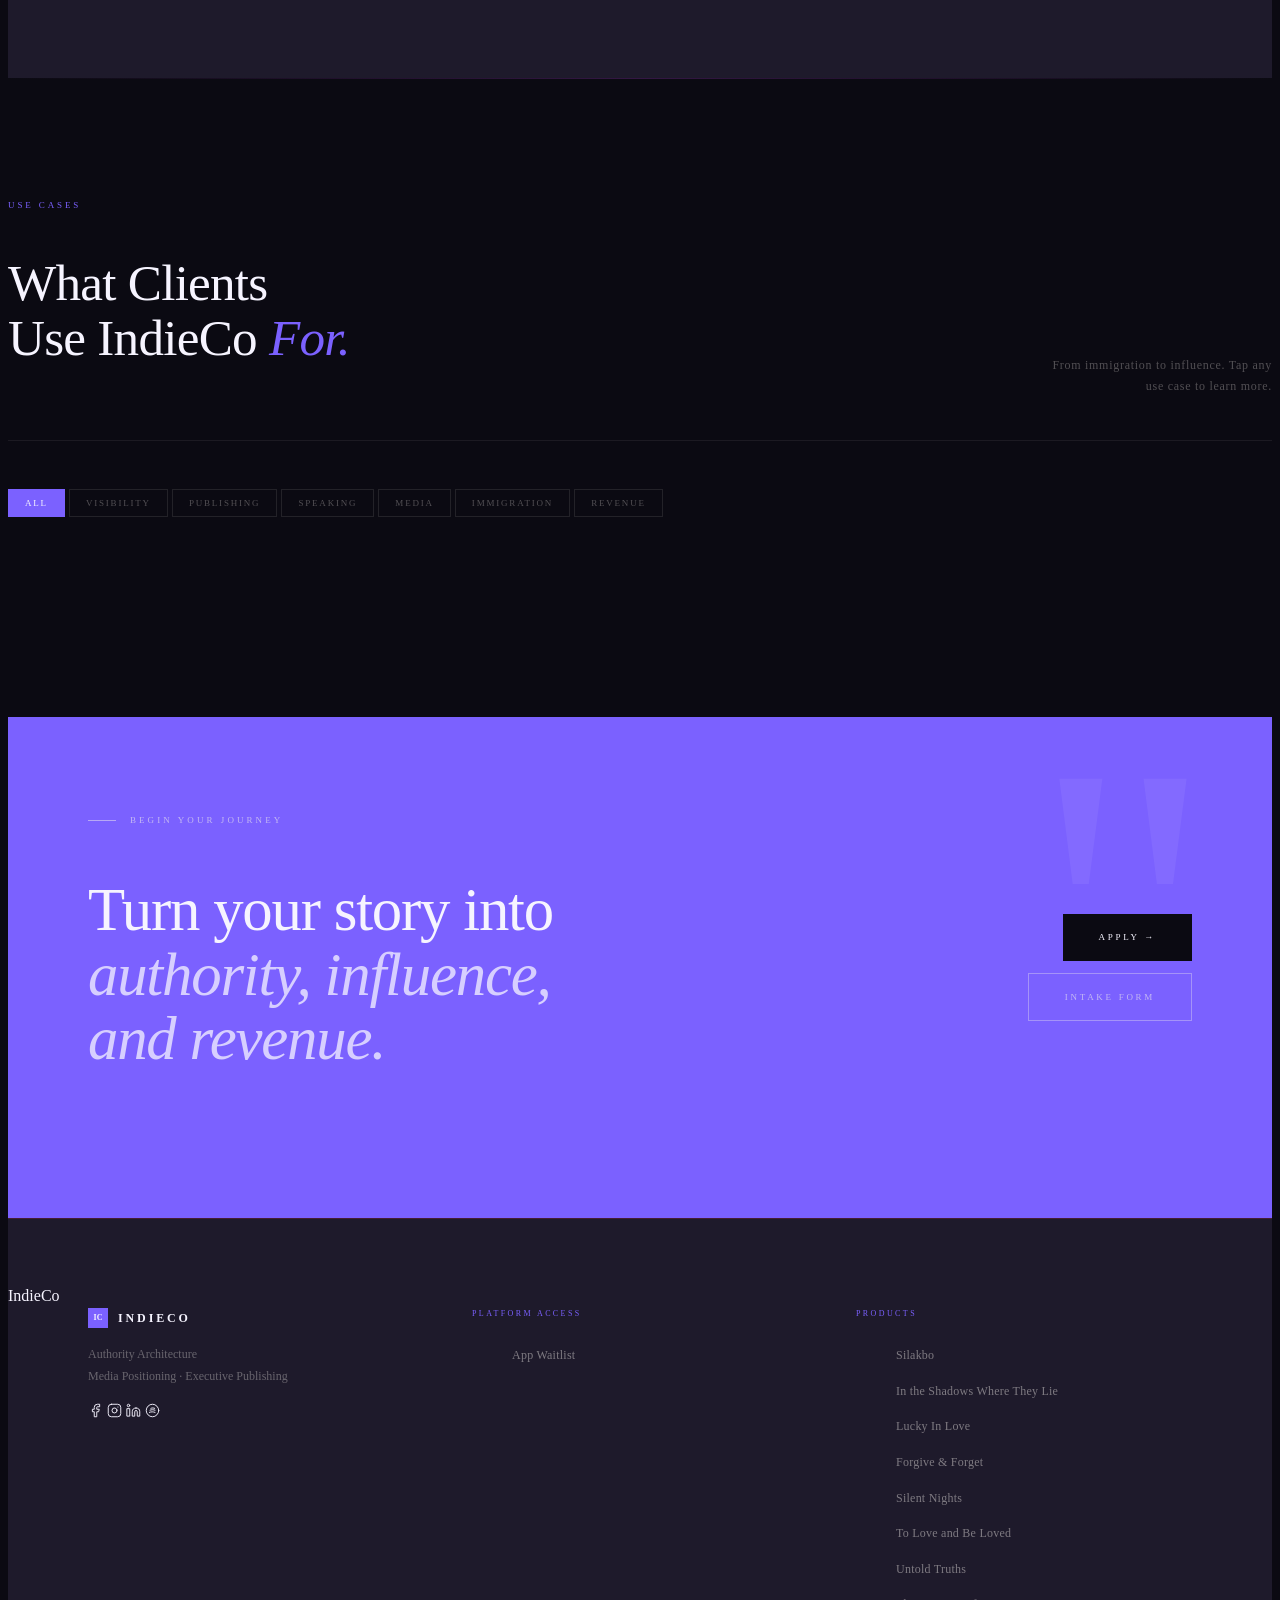
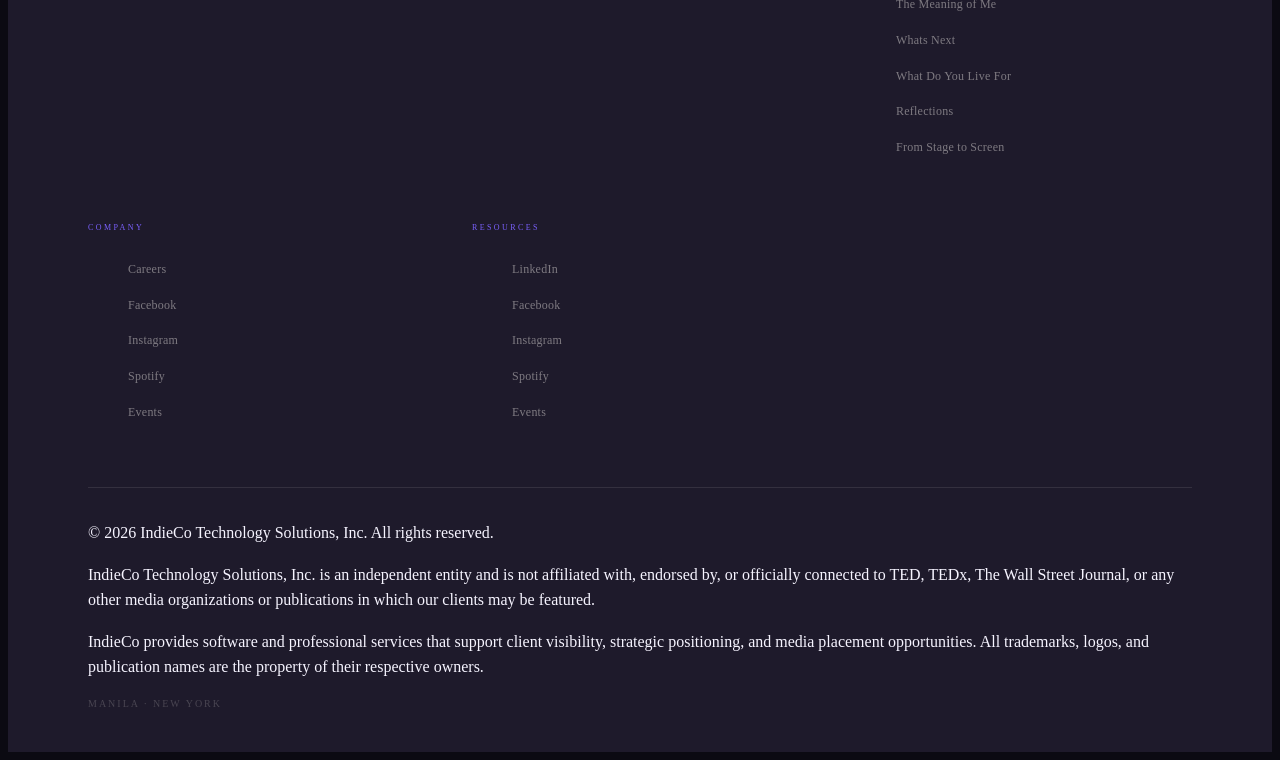
==== commit e9c8959b: "Update index.html" ====
--- a/index.html
+++ b/index.html
@@ -1524,6 +1524,40 @@
   detail.classList.remove('show');
 }
 
+  (function(){
+  const el = document.getElementById('hero-typing-text');
+  const text = 'IndieCo: Authority as Infrastructure';
+
+  let i = 0;
+  let deleting = false;
+
+  function type() {
+    const speed = deleting 
+      ? 20 + Math.random() * 20 
+      : 40 + Math.random() * 40;
+
+    if (!deleting) {
+      el.textContent = text.substring(0, i++);
+      if (i > text.length) {
+        deleting = true;
+        setTimeout(type, 1800);
+        return;
+      }
+    } else {
+      el.textContent = text.substring(0, i--);
+      if (i < 0) {
+        deleting = false;
+        setTimeout(type, 400);
+        return;
+      }
+    }
+
+    setTimeout(type, speed);
+  }
+
+  setTimeout(type, 1200);
+})();
+
 renderTags('all');
 
 </script>
--- a/css/base.css
+++ b/css/base.css
@@ -1,29 +1,81 @@
 /* ═══════════════════════════════════════════════════
    INDIECO — BASE DESIGN SYSTEM
-   Brand Guide 2025 · Authority · Media · Publishing
+   Brand Guide 2026 · Authority · Media · Publishing
 ═══════════════════════════════════════════════════ */
 
-@import url('https://fonts.googleapis.com/css2?family=Cormorant+Garamond:ital,wght@0,300;0,400;0,500;1,300;1,400;1,500&family=Cormorant:ital,wght@0,300;0,400;1,300;1,400&display=swap');
+@import url('https://fonts.googleapis.com/css2?family=Cormorant+Garamond:ital,wght@0,300;0,400;0,500;1,300;1,400;1,500&family=Space+Grotesk:wght@300;400;500;600&display=swap');
 
 /* ── DESIGN TOKENS ─────────────────────────────── */
+
+.nav-logo {
+  display: flex;
+  align-items: center;
+  height: 40px;
+}
+
+.nav-logo-img {
+  height: 28px;
+  width: auto;
+  object-fit: contain;
+  display: block;
+}
+
+/* Optional: make it feel more "tech luxury" */
+.nav-logo-img {
+  filter: brightness(1.1) contrast(1.05);
+  transition: opacity 0.25s ease;
+}
+
+.nav-logo:hover .nav-logo-img {
+  opacity: 0.8;
+}
+
+/* edited here */
 :root {
-  /* Primary Palette */
-  --void:        #0A0710;
-  --void-rich:   #0d0b14;
-  --graphite:    #211B2B;
-  --voltage:     #B8244E;
-  --voltage-dk:  #8C1A3A;
-  --voltage-lt:  #d4375f;
-  --orchid:      #5C2475;
-  --orchid-lt:   #7a3299;
-  --bone:        #F4F0EB;
-  --bone-dim:    #d8d0c8;
+  /* Primary Palette (Refined Tech Violet System) */
+  --void:        #0B0A12;
+  --void-rich:   #0F0D1A;
+  --graphite:    #1E1A2B;
+
+  /* Core Brand (shifted from red → violet/indigo) */
+  --voltage:     #7B61FF;   /* primary brand (Stripe-like violet) */
+  --voltage-dk:  #5B45D6;
+  --voltage-lt:  #9A84FF;
+
+  /* Secondary Accent (cool orchid, less red) */
+  --orchid:      #6E5BFF;
+  --orchid-lt:   #A79BFF;
+
+  /* Light Surfaces */
+  --bone:        #F6F4FF;
+  --bone-dim:    #E6E1FF;
 
   /* Secondary Palette */
-  --chrome-rose: #C89AB2;
-  --blush:       #EDD5E0;
-  --ash:         #9A8FA0;
-  --ash-dk:      #6b6078;
+  --chrome-rose: #C7C2FF;  /* repurposed → soft lavender chrome */
+  --blush:       #EFEAFF;
+  --ash:         #8F8AA8;
+  --ash-dk:      #5F5A78;
+
+  --gradient-primary: linear-gradient(
+    135deg,
+    #7B61FF 0%,
+    #9A84FF 40%,
+    #6E5BFF 100%
+  );
+
+  --gradient-soft: linear-gradient(
+    135deg,
+    #F6F4FF 0%,
+    #EDE9FF 100%
+  );
+
+  --gradient-glow: radial-gradient(
+    circle at 20% 30%,
+    rgba(123, 97, 255, 0.25),
+    transparent 60%
+  );
+}
+
 
   /* Utility */
   --ink:         #0A0710;
@@ -32,8 +84,8 @@
 --rule:         rgba(244,240,235,0.1);  /* default rule = bone-white, matches all pages */
 
   /* Typography */
-  --font-body:   'Helvetica Neue', Helvetica, Arial, sans-serif;
-  --font-serif:  'Cormorant Garamond', 'Cormorant', Georgia, serif;
+--font-serif: 'Cormorant Garamond', serif;
+--font-body: 'Space Grotesk', sans-serif;
 
   /* Spacing (4px base) */
   --sp-1:  4px;
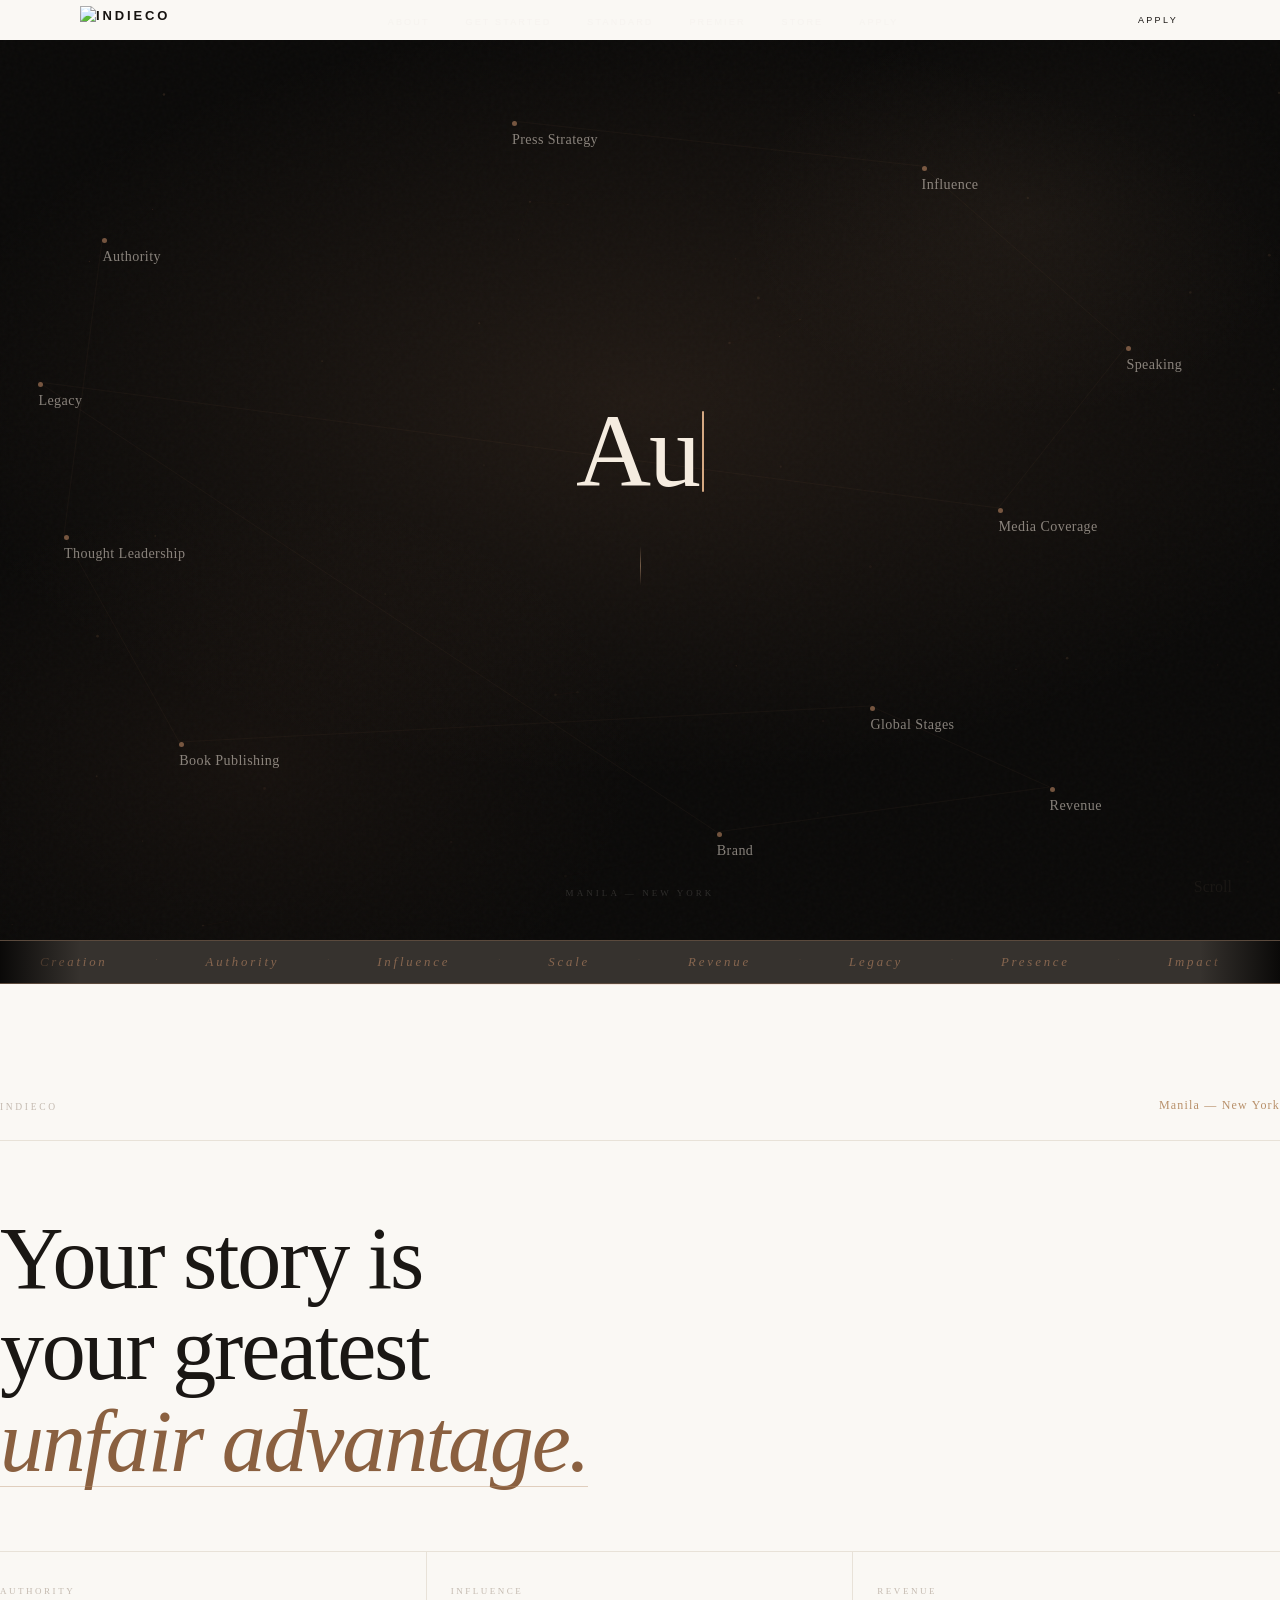
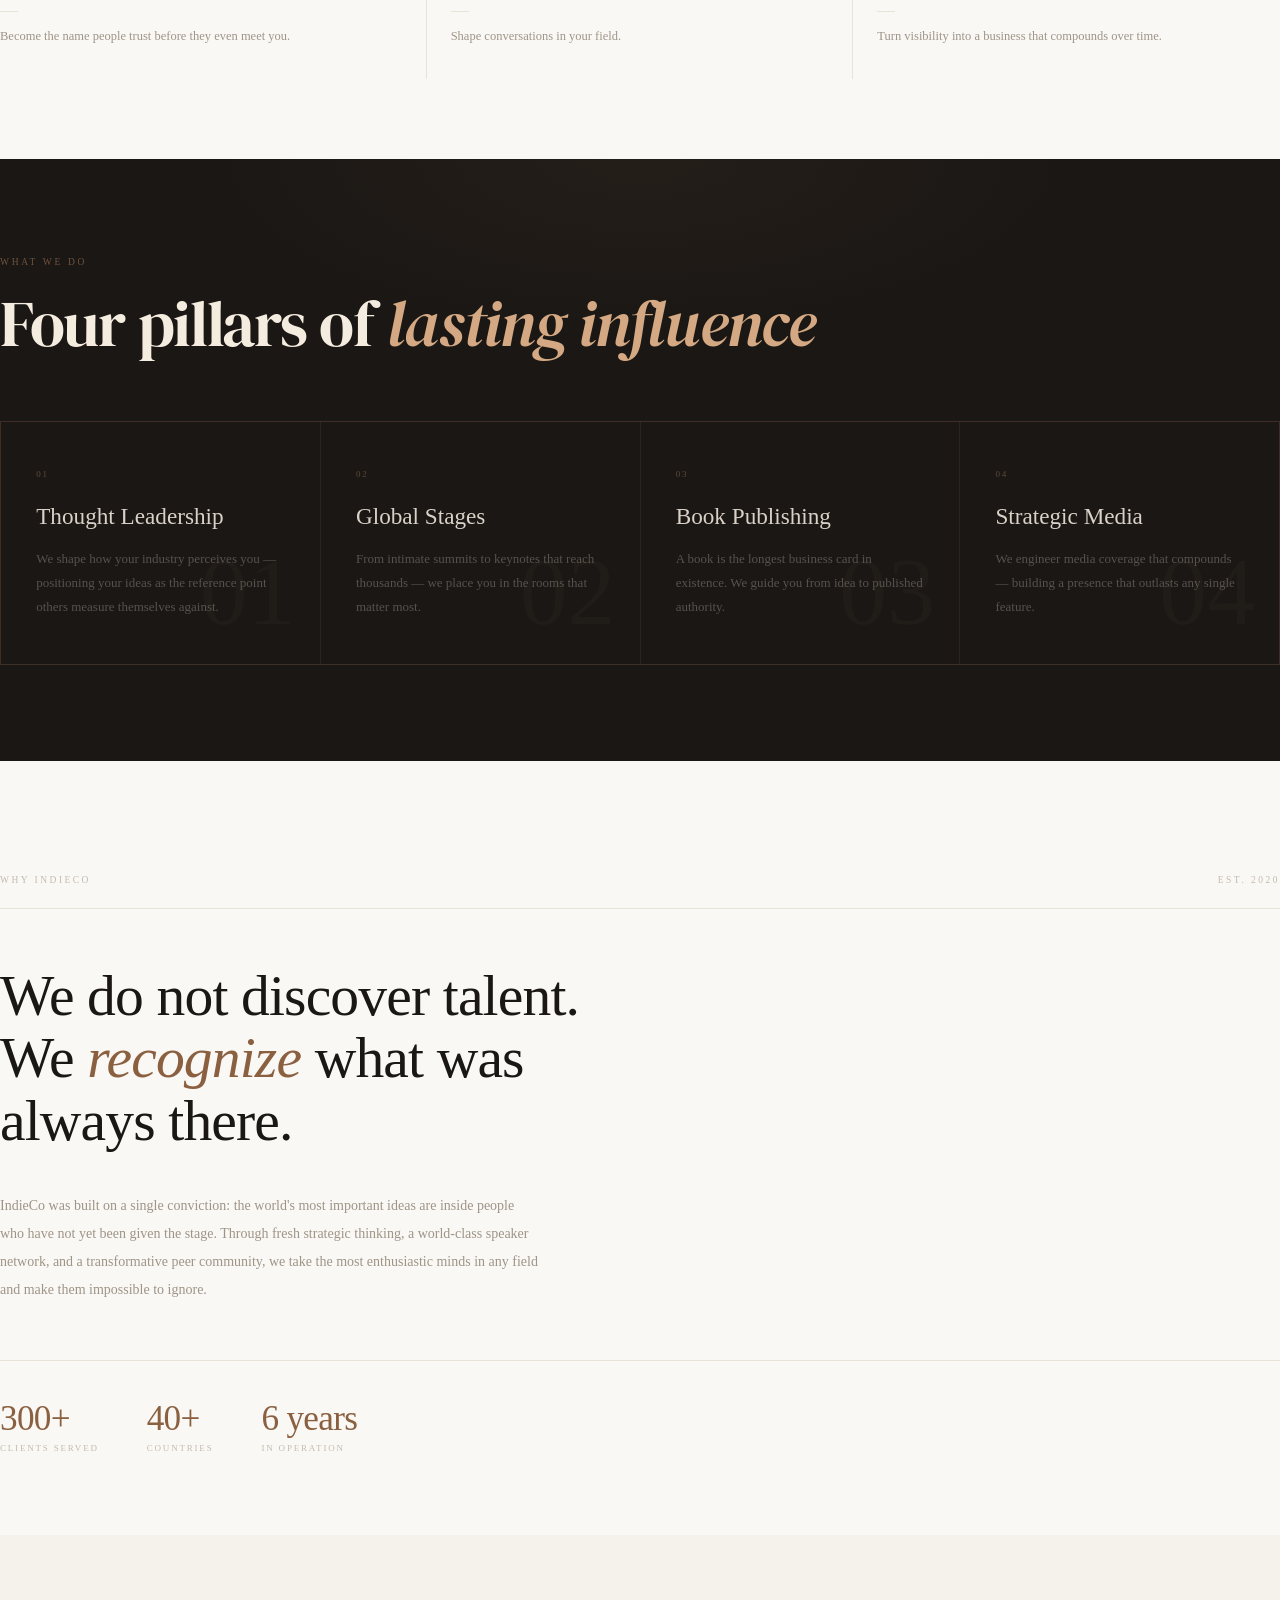
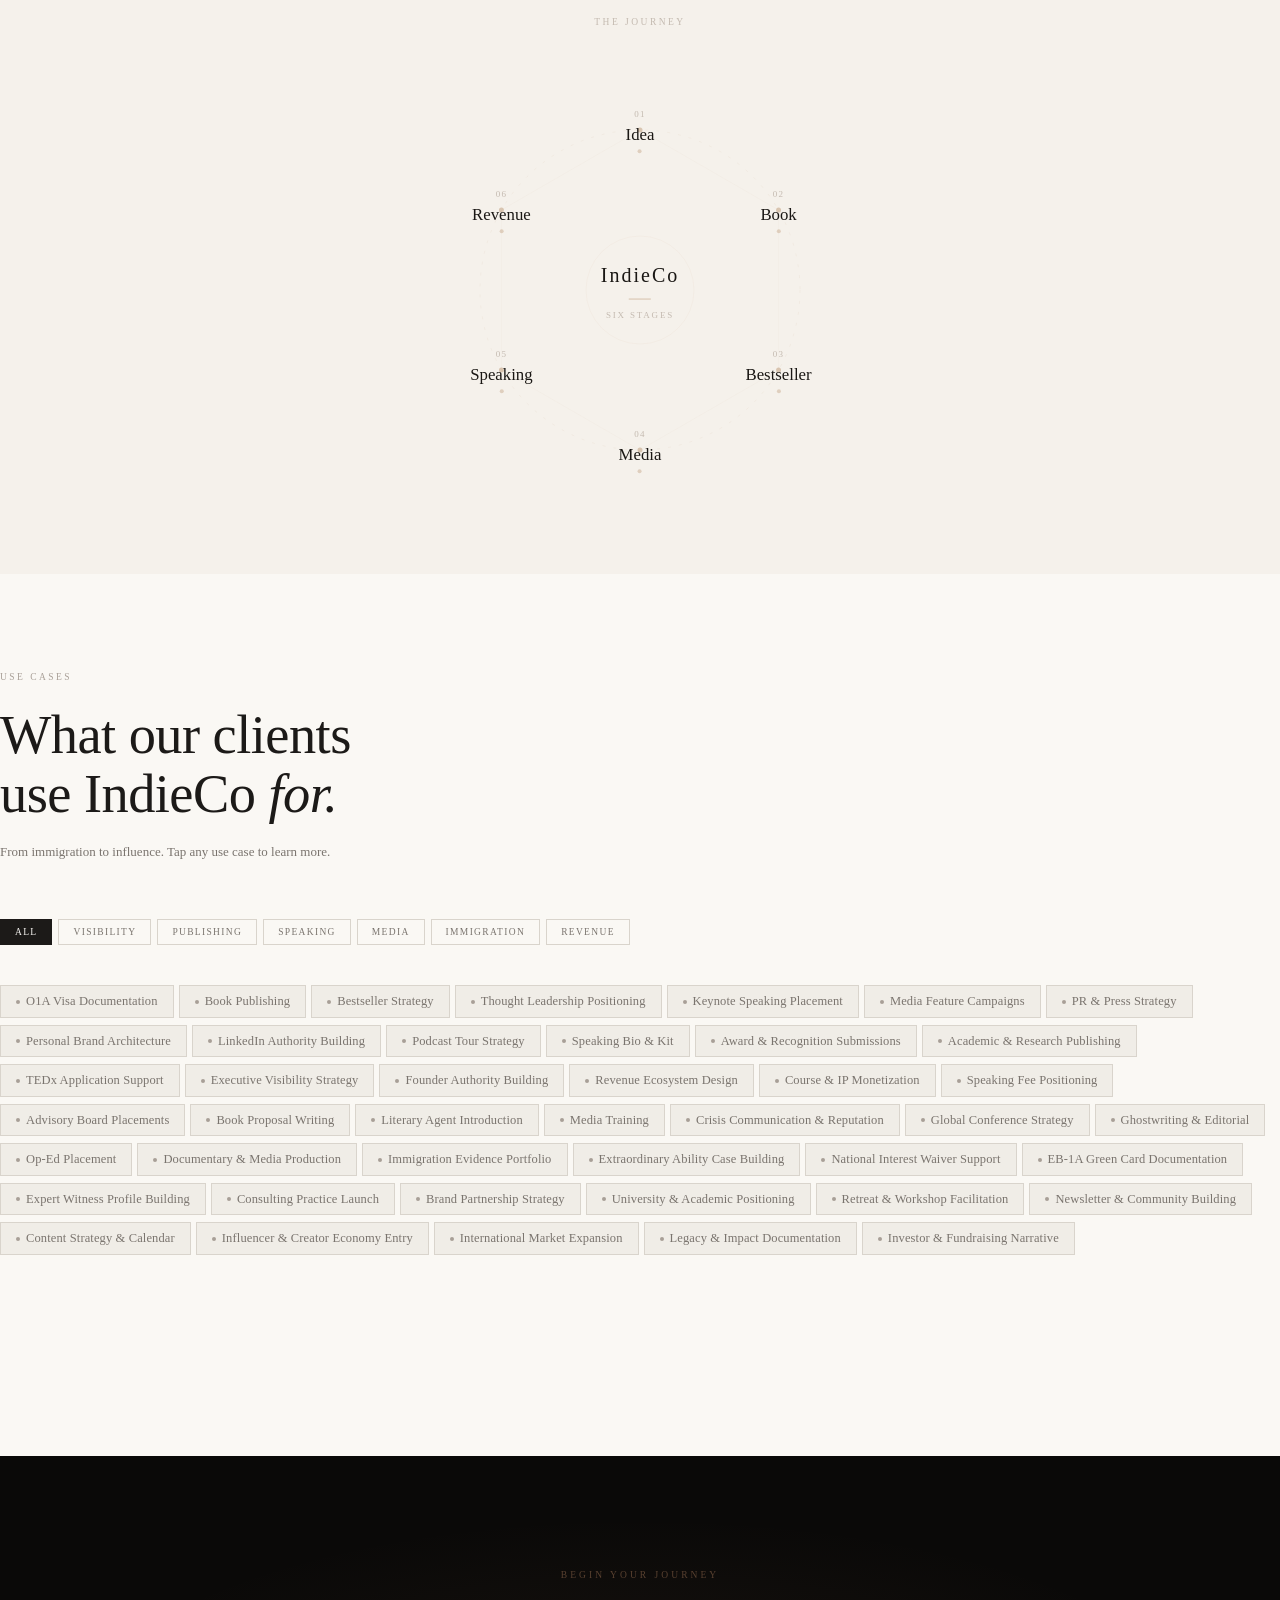
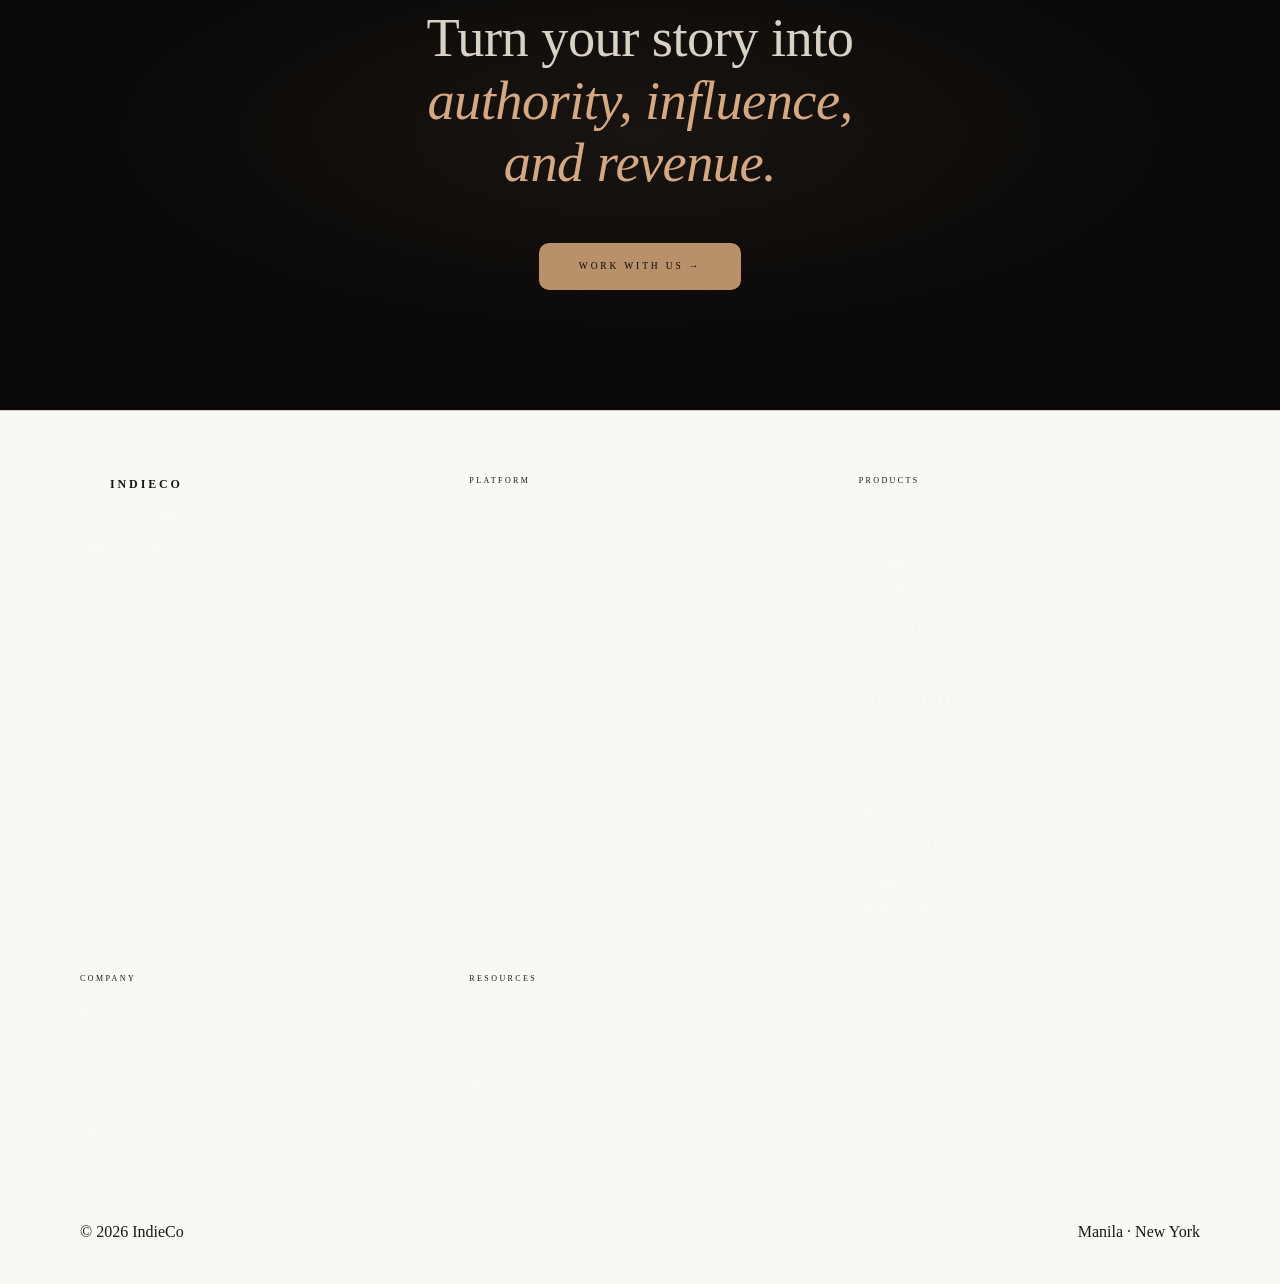
==== commit c3b7d00d: "Update index.html" ====
--- a/index.html
+++ b/index.html
@@ -1,944 +1,811 @@
 <!DOCTYPE html>
 <html lang="en">
 <head>
-  <meta charset="UTF-8"/>
-  <meta name="viewport" content="width=device-width,initial-scale=1.0"/>
-  <title>IndieCo — Authority Architecture for Global Leaders</title>
-  <meta name="description" content="IndieCo transforms founders and executives into globally recognized voices through books, media positioning, and speaking platforms."/>
-  <link rel="stylesheet" href="css/base.css"/>
-  <link rel="stylesheet" href="css/nav.css"/>
-  <link rel="preconnect" href="https://fonts.googleapis.com"/>
-  <link rel="preconnect" href="https://fonts.gstatic.com" crossorigin/>
-  <link href="https://fonts.googleapis.com/css2?family=Cormorant+Garamond:ital,wght@0,300;0,400;0,500;1,300;1,400;1,500&display=swap" rel="stylesheet"/>
+<meta charset="UTF-8"/>
+<meta name="viewport" content="width=device-width,initial-scale=1.0"/>
+<title>IndieCo — the authority infrastructure for builders who sell at scale.</title>
+<meta name="description" content="IndieCo places founders and executives in top-tier press."/>
+<link rel="stylesheet" href="css/base.css"/>
+<link rel="stylesheet" href="css/nav.css"/>
 <style>
-
-/* ═══════════════════════════════════════════════════
-   INDEX — PAGE-SPECIFIC STYLES
-═══════════════════════════════════════════════════ */
-
-/* ── HERO ─────────────────────────────────────── */
+/* ═══════════════════════════════
+   DESIGN TOKENS — ROSE GOLD PALETTE
+═══════════════════════════════ */
+:root {
+  --rg-100: #fdf6f0;
+  --rg-200: #f5e6da;
+  --rg-300: #e8c9b3;
+  --rg-400: #d4a882;
+  --rg-500: #c8906a;
+  --rg-600: #b87855;
+  --rg-700: #8a5a3e;
+  --ink-pure: #0a0908;
+  --ink-rich: #1a1714;
+  --ink-mid: #3d3730;
+  --ink-soft: #6b6257;
+  --ink-pale: #9e9488;
+  --ink-ghost: #c4bab0;
+  --cream-0: #fefefc;
+  --cream-1: #faf8f4;
+  --cream-2: #f5f1eb;
+  --cream-3: #ede8e0;
+  --sand: #e8e2d8;
+  --gold: #b8906a;
+  --gold-bright: #d4a882;
+  --gold-deep: #8a6040;
+  --blush: #f2e4dc;
+  --blush-mid: #e8cfc2;
+  --petal: #f7ede6;
+}
+
+*,*::before,*::after{box-sizing:border-box;margin:0;padding:0}
+html{scroll-behavior:smooth}
+body{background:var(--cream-1);color:var(--ink-rich);font-family:var(--font-sans);font-weight:300;-webkit-font-smoothing:antialiased;overflow-x:hidden}
+a{color:inherit;text-decoration:none}
+img{max-width:100%;display:block}
+button{cursor:pointer}
+
+/* ═══════════════════════════════
+   HERO — FULL REDESIGN
+═══════════════════════════════ */
 .hero {
   position: relative;
   min-height: 100vh;
-  background: var(--void);
   display: flex;
   flex-direction: column;
-  justify-content: flex-end;
+  justify-content: center;
+  align-items: center;
   overflow: hidden;
-}
-
-/* Background diagonal rule — geometric brand accent */
-.hero-geo {
+  background: var(--ink-pure);
+}
+
+/* Layered ambient background */
+.hero-ambient {
   position: absolute;
   inset: 0;
+  z-index: 0;
+}
+.hero-ambient-layer1 {
+  position: absolute;
+  inset: 0;
+  background: radial-gradient(ellipse 80% 60% at 50% 40%, rgba(200,144,106,0.12) 0%, transparent 70%);
+}
+.hero-ambient-layer2 {
+  position: absolute;
+  inset: 0;
+  background: radial-gradient(ellipse 50% 50% at 20% 80%, rgba(180,120,85,0.07) 0%, transparent 60%),
+              radial-gradient(ellipse 40% 40% at 80% 20%, rgba(212,168,130,0.06) 0%, transparent 55%);
+}
+.hero-grain {
+  position: absolute;
+  inset: 0;
+  opacity: 0.025;
+  background-image: url("data:image/svg+xml,%3Csvg viewBox='0 0 256 256' xmlns='http://www.w3.org/2000/svg'%3E%3Cfilter id='noise'%3E%3CfeTurbulence type='fractalNoise' baseFrequency='0.9' numOctaves='4' stitchTiles='stitch'/%3E%3C/filter%3E%3Crect width='100%25' height='100%25' filter='url(%23noise)' opacity='1'/%3E%3C/svg%3E");
+}
+canvas#hero-particles {
+  position: absolute;
+  inset: 0;
+  width: 100%;
+  height: 100%;
   pointer-events: none;
-  z-index: 0;
-}
-
-.hero-geo::before {
-  content: '';
-  position: absolute;
-  top: 0;
-  right: 0;
-  width: 45%;
-  height: 100%;
-  background: var(--graphite);
-  clip-path: polygon(18% 0, 100% 0, 100% 100%, 0% 100%);
-}
-
-.hero-geo::after {
-  content: '';
-  position: absolute;
-  top: 0;
-  right: 0;
-  width: 45%;
-  height: 3px;
-  background: var(--voltage);
-  clip-path: polygon(18% 0, 100% 0, 100% 100%, 0% 100%);
-}
-
-/* Noise grain overlay */
-.hero-grain {
+}
+
+/* Center stage */
+.hero-stage {
   position: absolute;
   inset: 0;
-  z-index: 1;
-  opacity: 0.025;
-  background-image: url("data:image/svg+xml,%3Csvg viewBox='0 0 256 256' xmlns='http://www.w3.org/2000/svg'%3E%3Cfilter id='noise'%3E%3CfeTurbulence type='fractalNoise' baseFrequency='0.92' numOctaves='4' stitchTiles='stitch'/%3E%3C/filter%3E%3Crect width='100%25' height='100%25' filter='url(%23noise)' opacity='1'/%3E%3C/svg%3E");
-  pointer-events: none;
-}
-
-/* Voltage accent lines */
-.hero-line-v {
-  position: absolute;
-  left: 80px;
-  top: 0;
-  width: 0.5px;
-  height: 100vh;
-  background: linear-gradient(to bottom, transparent 10%, rgba(184,36,78,0.3) 40%, rgba(184,36,78,0.3) 60%, transparent 90%);
-  z-index: 1;
-  pointer-events: none;
-}
-
-/* Main content */
-.hero-content {
-  position: relative;
-  z-index: 10;
-  max-width: 1280px;
-  margin: 0 auto;
-  padding: 0 80px;
-  width: 100%;
-  padding-bottom: 96px;
-  padding-top: 160px;
-}
-
-/* Eyebrow label */
-.hero-eyebrow {
-  font-size: 9px;
-  letter-spacing: 0.38em;
-  text-transform: uppercase;
-  font-weight: 400;
-  color: var(--voltage);
-  margin-bottom: 32px;
-  display: flex;
-  align-items: center;
-  gap: 16px;
-  animation: heroFade 0.8s 0.2s both;
-}
-
-.hero-eyebrow::before {
-  content: '';
-  display: block;
-  width: 32px;
-  height: 0.5px;
-  background: var(--voltage);
-}
-
-/* Headline */
-.hero-h {
-  font-family: var(--font-serif);
-  font-size: clamp(3.8rem, 9.5vw, 7.5rem);
-  font-weight: 300;
-  line-height: 0.94;
-  letter-spacing: -0.03em;
-  color: var(--bone);
-  max-width: 820px;
-  margin-bottom: 48px;
-  animation: heroFade 0.9s 0.35s both;
-}
-
-.hero-h em {
-  font-style: italic;
-  color: var(--voltage);
-}
-
-.hero-h .hero-h-line2 {
-  display: block;
-  padding-left: 80px;
-}
-
-/* Sub copy */
-.hero-sub {
-  font-size: 13px;
-  font-weight: 300;
-  letter-spacing: 0.04em;
-  line-height: 2;
-  color: rgba(244,240,235,0.4);
-  max-width: 420px;
-  margin-bottom: 48px;
-  animation: heroFade 0.9s 0.55s both;
-}
-
-/* CTA row */
-.hero-ctas {
-  display: flex;
-  gap: 12px;
-  flex-wrap: wrap;
-  animation: heroFade 0.9s 0.7s both;
-}
-
-/* Right column stats */
-.hero-stats {
-  position: absolute;
-  right: 80px;
-  bottom: 96px;
   z-index: 10;
   display: flex;
   flex-direction: column;
-  gap: 32px;
-  animation: heroFade 0.9s 0.9s both;
-}
-
-.hero-stat {
-  text-align: right;
-}
-
-.hero-stat-num {
-  font-family: var(--font-serif);
-  font-size: 2.4rem;
-  font-weight: 300;
-  color: var(--bone);
-  letter-spacing: -0.03em;
-  line-height: 1;
-  display: block;
-}
-
-.hero-stat-label {
-  font-size: 8px;
-  letter-spacing: 0.26em;
-  text-transform: uppercase;
-  color: rgba(244,240,235,0.3);
-  display: block;
-  margin-top: 4px;
-}
-
-/* Scroll cue */
-.hero-scroll-cue {
-  position: absolute;
-  bottom: 40px;
-  left: 80px;
+  align-items: center;
+  justify-content: flex-end;
+  padding-bottom: 7rem;
+}
+
+/* ── SCATTERED WORDS SYSTEM (static, QClay-style) ── */
+.hero-field {
+  position: absolute;
+  inset: 0;
+  z-index: 3;
+  pointer-events: none;
+}
+
+.hero-word {
+  position: absolute;
+  display: flex;
+  flex-direction: column;
+  gap: 3px;
+  pointer-events: none;
+}
+.hero-word-dot {
+  width: 5px;
+  height: 5px;
+  border-radius: 50%;
+  background: rgba(200,144,106,0.55);
+  margin-bottom: 2px;
+}
+.hero-word-name {
+  font-family: var(--font-garant, 'Cormorant Garant', serif);
+  font-size: clamp(0.72rem, 1.4vw, 0.88rem);
+  font-weight: 300;
+  letter-spacing: 0.03em;
+  color: rgba(245,236,224,0.52);
+  white-space: nowrap;
+  line-height: 1.2;
+}
+.hero-word-sub {
+  font-size: 9px;
+  letter-spacing: 0.12em;
+  color: rgba(245,236,224,0.2);
+  font-family: var(--font-sans);
+  font-weight: 300;
+}
+
+/* Glitch animation */
+@keyframes glitch-shift {
+  0%,87%,100%   { transform: translate(0,0); opacity: 1; }
+  88%           { transform: translate(-2px, 1px); opacity: 0.85; clip-path: inset(20% 0 60% 0); }
+  89%           { transform: translate(2px,-1px); opacity: 1; clip-path: inset(55% 0 20% 0); }
+  90%           { transform: translate(0,0); opacity: 1; clip-path: none; }
+  91%           { transform: translate(3px, 0); opacity: 0.7; }
+  92%           { transform: translate(0,0); opacity: 1; }
+}
+@keyframes glitch-color {
+  0%,87%,100%  { color: rgba(245,236,224,0.52); }
+  88%          { color: rgba(200,144,106,0.9); }
+  89%          { color: rgba(245,236,224,0.2); }
+  90%          { color: rgba(245,236,224,0.52); }
+  91%          { color: rgba(180,120,90,0.7); }
+  92%          { color: rgba(245,236,224,0.52); }
+}
+
+.hero-word-name {
+  animation: glitch-color 8s ease-in-out infinite;
+}
+.hero-word {
+  animation: glitch-shift 8s ease-in-out infinite;
+}
+/* Stagger glitch timing per word */
+.hero-word:nth-child(1)  { animation-delay: 0s; }
+.hero-word:nth-child(2)  { animation-delay: 0.9s; }
+.hero-word:nth-child(3)  { animation-delay: 1.8s; }
+.hero-word:nth-child(4)  { animation-delay: 2.5s; }
+.hero-word:nth-child(5)  { animation-delay: 3.3s; }
+.hero-word:nth-child(6)  { animation-delay: 4.1s; }
+.hero-word:nth-child(7)  { animation-delay: 4.9s; }
+.hero-word:nth-child(8)  { animation-delay: 5.7s; }
+.hero-word:nth-child(9)  { animation-delay: 6.4s; }
+.hero-word:nth-child(10) { animation-delay: 7.1s; }
+.hero-word:nth-child(11) { animation-delay: 0.4s; }
+
+/* Connector line (decorative SVG overlay, drawn via JS) */
+#hero-connector-svg {
+  position: absolute;
+  inset: 0;
+  width: 100%;
+  height: 100%;
+  pointer-events: none;
+  z-index: 2;
+}
+
+/* Center typewriter */
+.hero-center {
+  position: absolute;
+  top: 50%;
+  left: 50%;
+  transform: translate(-50%, -50%);
   z-index: 10;
   display: flex;
+  flex-direction: column;
   align-items: center;
-  gap: 12px;
-  animation: heroFade 0.9s 1.1s both;
-}
-
-.hero-scroll-cue span {
-  font-size: 8px;
-  letter-spacing: 0.3em;
-  text-transform: uppercase;
-  color: rgba(244,240,235,0.2);
-}
-
+  text-align: center;
+  pointer-events: none;
+  width: max-content;
+}
+
+.hero-eyebrow {
+  font-family: var(--font-sans);
+  font-size: 9px;
+  letter-spacing: 0.38em;
+  text-transform: uppercase;
+  color: rgba(200,144,106,0.7);
+  margin-bottom: 0.8rem;
+  font-weight: 300;
+  animation: fadeInDown 1s 0.3s both;
+}
+
+.hero-type-main {
+  font-family: var(--font-garant, 'Cormorant Garant', serif);
+  font-size: clamp(3.5rem, 9vw, 6.5rem);
+  font-weight: 300;
+  line-height: 0.95;
+  letter-spacing: -0.02em;
+  color: #f5ece0;
+  min-width: 4ch;
+  min-height: 1.1em;
+  display: flex;
+  align-items: center;
+  justify-content: center;
+  animation: fadeInDown 1s 0.5s both;
+}
+.type-cursor {
+  display: inline-block;
+  width: 2px;
+  height: 0.78em;
+  background: var(--gold-bright);
+  margin-left: 3px;
+  vertical-align: middle;
+  animation: blink 0.85s infinite;
+  border-radius: 1px;
+}
+@keyframes blink { 0%,45%{opacity:1} 55%,100%{opacity:0} }
+
+.hero-sub-label {
+  font-family: var(--font-sans);
+  font-size: clamp(0.7rem, 1.4vw, 0.8rem);
+  letter-spacing: 0.22em;
+  text-transform: uppercase;
+  color: var(--gold-bright);
+  margin-top: 0.6rem;
+  min-height: 1.2em;
+  opacity: 0;
+  transition: opacity 0.5s ease;
+  font-weight: 300;
+}
+
+/* Gold accent line */
+.hero-gold-line {
+  width: 1px;
+  height: 40px;
+  background: linear-gradient(to bottom, transparent, var(--gold-bright), transparent);
+  margin: 0.8rem auto 0;
+  opacity: 0.5;
+}
+
+/* Below orbit — hero copy */
+.hero-copy-block {
+  max-width: 520px;
+  text-align: center;
+  animation: fadeInUp 1s 1.2s both;
+  position: relative;
+  z-index: 20;
+  padding: 0 2rem;
+}
+.hero-copy-text {
+  font-size: clamp(0.83rem, 1.5vw, 0.93rem);
+  line-height: 2;
+  color: rgba(245,236,224,0.38);
+  margin-bottom: 2.5rem;
+  font-weight: 300;
+  letter-spacing: 0.02em;
+}
+
+/* CTA pair */
+.hero-ctas {
+  display: flex;
+  gap: 1rem;
+  justify-content: center;
+  flex-wrap: wrap;
+  animation: fadeInUp 1s 1.4s both;
+}
+.hero-cta-primary {
+  position: relative;
+  display: inline-flex;
+  align-items: center;
+  gap: 10px;
+  font-size: 9.5px;
+  letter-spacing: 0.32em;
+  text-transform: uppercase;
+  font-weight: 300;
+  font-family: var(--font-sans);
+  background: var(--gold);
+  color: #0a0908;
+  padding: 14px 30px;
+  overflow: hidden;
+  transition: color 0.3s;
+  text-decoration: none;
+  pointer-events: auto;
+}
+.hero-cta-primary::before {
+  content: '';
+  position: absolute;
+  inset: 0;
+  background: var(--gold-bright);
+  transform: translateX(-102%);
+  transition: transform 0.45s cubic-bezier(0.7,0,0.3,1);
+}
+.hero-cta-primary:hover::before { transform: translateX(0); }
+.hero-cta-primary span { position: relative; z-index: 1; }
+
+.hero-cta-ghost {
+  display: inline-flex;
+  align-items: center;
+  gap: 10px;
+  font-size: 9.5px;
+  letter-spacing: 0.32em;
+  text-transform: uppercase;
+  font-weight: 300;
+  font-family: var(--font-sans);
+  background: transparent;
+  color: rgba(245,236,224,0.45);
+  border: 0.5px solid rgba(200,144,106,0.3);
+  padding: 14px 30px;
+  transition: color 0.3s, border-color 0.3s;
+  text-decoration: none;
+  pointer-events: auto;
+}
+.hero-cta-ghost:hover { color: #f5ece0; border-color: rgba(200,144,106,0.7); }
+
+/* Location tag */
+.hero-location {
+  position: absolute;
+  bottom: 2.5rem;
+  left: 50%;
+  transform: translateX(-50%);
+  font-size: 9px;
+  letter-spacing: 0.34em;
+  color: rgba(245,240,232,0.15);
+  text-transform: uppercase;
+  white-space: nowrap;
+  z-index: 10;
+}
+
+/* Scroll indicator */
+.hero-scroll {
+  position: absolute;
+  bottom: 2.5rem;
+  right: 3rem;
+  display: flex;
+  flex-direction: column;
+  align-items: center;
+  gap: 8px;
+  z-index: 10;
+  animation: fadeInUp 1s 2s both;
+}
 .hero-scroll-line {
-  width: 40px;
-  height: 0.5px;
-  background: linear-gradient(to right, rgba(184,36,78,0.5), transparent);
-  animation: scrollPulse 2.5s ease-in-out infinite;
-}
-
-@keyframes scrollPulse {
-  0%,100% { opacity: 0.4; transform: scaleX(1); }
-  50% { opacity: 1; transform: scaleX(1.3); }
-}
-
-@keyframes heroFade {
-  from { opacity: 0; transform: translateY(18px); }
-  to   { opacity: 1; transform: translateY(0); }
-}
-
-/* ── MARQUEE ──────────────────────────────────── */
+  width: 0.5px;
+  height: 40px;
+  background: linear-gradient(to bottom, rgba(200,144,106,0.5), transparent);
+  animation: scroll-pulse 2.5s ease-in-out infinite;
+}
+@keyframes scroll-pulse {
+  0%,100%{opacity:0.3;transform:scaleY(1)}
+  50%{opacity:1;transform:scaleY(1.1)}
+}
+
+
+@keyframes fadeInDown {
+  from{opacity:0;transform:translateY(-12px)}
+  to{opacity:1;transform:translateY(0)}
+}
+@keyframes fadeInUp {
+  from{opacity:0;transform:translateY(16px)}
+  to{opacity:1;transform:translateY(0)}
+}
+
+/* ═══════════════════════════════
+   MARQUEE — REFINED
+═══════════════════════════════ */
 .mq-wrap {
   overflow: hidden;
-  border-top: 0.5px solid rgba(184,36,78,0.3);
-  border-bottom: 0.5px solid rgba(184,36,78,0.3);
-  background: var(--graphite);
-  padding: 12px 0;
+  background: transparent;
+  border-top: 0.5px solid rgba(200,144,106,0.25);
+  border-bottom: 0.5px solid rgba(200,144,106,0.25);
+  background: rgba(20,16,12,0.85);
+  padding: 11px 0;
   position: relative;
   z-index: 1;
 }
-
 .mq-wrap::before,
 .mq-wrap::after {
-  content: '';
-  position: absolute;
-  top: 0; bottom: 0;
-  width: 120px;
-  z-index: 2;
-  pointer-events: none;
-}
-
-.mq-wrap::before { left: 0; background: linear-gradient(to right, var(--graphite), transparent); }
-.mq-wrap::after  { right: 0; background: linear-gradient(to left, var(--graphite), transparent); }
+  content:'';
+  position:absolute;
+  top:0;bottom:0;width:80px;z-index:2;
+}
+.mq-wrap::before{left:0;background:linear-gradient(to right,rgba(10,9,8,1),transparent)}
+.mq-wrap::after{right:0;background:linear-gradient(to left,rgba(10,9,8,1),transparent)}
 
 .mq-track {
   display: flex;
   white-space: nowrap;
-  animation: marquee 30s linear infinite;
-}
-
+  animation: marquee 28s linear infinite;
+}
 .mq-item {
-  font-family: var(--font-serif);
-  font-size: 0.78rem;
+  font-family: var(--font-garant, 'Cormorant Garant', serif);
+  font-size: 0.8rem;
+  letter-spacing: 0.22em;
+  padding: 0 2.5rem;
+  color: rgba(200,144,106,0.55);
   font-style: italic;
-  letter-spacing: 0.18em;
-  padding: 0 2.5rem;
-  color: rgba(244,240,235,0.35);
-}
-
+}
 .mq-sep {
-  color: rgba(184,36,78,0.5);
+  padding: 0 0.5rem;
+  color: rgba(200,144,106,0.2);
   font-size: 0.5rem;
   line-height: 2;
-  padding: 0 4px;
-}
-
-@keyframes marquee { from { transform: translateX(0); } to { transform: translateX(-50%); } }
-
-/* ── INTRO / MANIFESTO ────────────────────────── */
+}
+@keyframes marquee { from{transform:translateX(0)} to{transform:translateX(-50%)} }
+
+/* ═══════════════════════════════
+   INTRO — EDITORIAL REDESIGN
+═══════════════════════════════ */
 .intro {
-  padding: 120px 0 96px;
+  padding: 7rem 0 5rem;
   position: relative;
-  background: var(--bone);
-}
-
-.intro-rule {
+}
+.intro::before {
+  content: '';
   position: absolute;
   top: 0;
   left: 0;
   right: 0;
-  height: 3px;
-  background: var(--voltage);
-}
-
-.intro-grid {
-  display: grid;
-  grid-template-columns: 1fr 1fr;
-  gap: 80px;
-  align-items: start;
-}
-
-.intro-left {
-  position: sticky;
-  top: 100px;
-}
-
-.intro-number {
-  font-family: var(--font-serif);
-  font-size: 8rem;
-  font-weight: 300;
-  color: rgba(10,7,16,0.06);
-  line-height: 1;
-  margin-bottom: -20px;
-  letter-spacing: -0.04em;
+  height: 1px;
+  background: linear-gradient(to right, transparent, var(--blush-mid), transparent);
+  opacity: 0.5;
+}
+
+.intro-header {
+  display: flex;
+  justify-content: space-between;
+  align-items: flex-end;
+  margin-bottom: 4.5rem;
+  padding-bottom: 1.5rem;
+  border-bottom: 0.5px solid var(--sand);
+}
+.intro-eyebrow {
+  font-size: 9.5px;
+  letter-spacing: 0.28em;
+  text-transform: uppercase;
+  font-weight: 300;
+  color: var(--ink-ghost);
+}
+.intro-index {
+  font-family: var(--font-garant, serif);
+  font-size: 0.75rem;
+  color: var(--gold);
+  letter-spacing: 0.1em;
 }
 
 .intro-h {
-  font-family: var(--font-serif);
-  font-size: clamp(2.4rem, 5vw, 3.8rem);
-  font-weight: 300;
-  line-height: 1.06;
-  letter-spacing: -0.02em;
-  color: var(--void);
-  margin-bottom: 24px;
-}
-
+  font-family: var(--font-garant, 'Cormorant Garant', serif);
+  font-size: clamp(3rem, 8vw, 5.5rem);
+  font-weight: 300;
+  line-height: 1.04;
+  letter-spacing: -0.025em;
+  color: var(--ink-rich);
+  margin-bottom: 4rem;
+  max-width: 650px;
+}
 .intro-h em {
   font-style: italic;
-  color: var(--voltage);
-}
-
-.intro-body {
-  font-size: 14px;
-  font-weight: 300;
-  line-height: 2;
-  color: rgba(10,7,16,0.55);
-  max-width: 420px;
-  margin-bottom: 40px;
-}
-
-.intro-right {
-  padding-top: 40px;
-  border-top: 0.5px solid rgba(10,7,16,0.12);
-}
-
+  color: var(--gold-deep);
+  position: relative;
+}
+.intro-h em::after {
+  content: '';
+  position: absolute;
+  bottom: 3px;
+  left: 0;
+  right: 0;
+  height: 0.5px;
+  background: var(--gold);
+  opacity: 0.4;
+}
+
+.intro-pillars {
+  display: grid;
+  grid-template-columns: repeat(3, 1fr);
+  border-top: 0.5px solid var(--sand);
+}
 .intro-pillar {
-  padding: 32px 0;
-  border-bottom: 0.5px solid rgba(10,7,16,0.1);
-  display: grid;
-  grid-template-columns: 40px 1fr;
-  gap: 24px;
-  align-items: start;
-  transition: background 0.3s;
-  margin: 0 -20px;
-  padding-left: 20px;
-  padding-right: 20px;
-  cursor: default;
-}
-
-.intro-pillar:hover { background: rgba(184,36,78,0.03); }
-
-.intro-pillar-num {
+  padding: 2rem 1.5rem 2rem 0;
+  border-right: 0.5px solid var(--sand);
+  position: relative;
+  transition: background 0.4s ease;
+}
+.intro-pillar::before {
+  content: '';
+  position: absolute;
+  top: 0;
+  left: 0;
+  right: 0;
+  height: 2px;
+  background: linear-gradient(to right, var(--gold), transparent);
+  transform: scaleX(0);
+  transform-origin: left;
+  transition: transform 0.5s cubic-bezier(0.7,0,0.3,1);
+}
+.intro-pillar:hover::before { transform: scaleX(1); }
+.intro-pillar:last-child { border-right: none; padding-right: 0; }
+.intro-pillar:nth-child(2),
+.intro-pillar:nth-child(3) { padding-left: 1.5rem; }
+
+.pillar-name {
   font-size: 9px;
-  letter-spacing: 0.14em;
-  color: var(--voltage);
-  font-weight: 400;
-  padding-top: 4px;
-}
-
-.intro-pillar-title {
-  font-family: var(--font-serif);
-  font-size: 1.3rem;
-  font-weight: 300;
-  letter-spacing: 0.01em;
-  color: var(--void);
-  margin-bottom: 8px;
-}
-
-.intro-pillar-text {
-  font-size: 13px;
-  font-weight: 300;
-  color: rgba(10,7,16,0.5);
+  letter-spacing: 0.28em;
+  text-transform: uppercase;
+  font-weight: 300;
+  color: var(--ink-ghost);
+  margin-bottom: 0.8rem;
+  display: block;
+  transition: color 0.3s;
+}
+.intro-pillar:hover .pillar-name { color: var(--gold); }
+.pillar-line {
+  width: 18px;
+  height: 0.5px;
+  background: var(--sand);
+  margin-bottom: 0.8rem;
+  transition: background 0.3s, width 0.4s;
+}
+.intro-pillar:hover .pillar-line { background: var(--gold); width: 32px; }
+.pillar-desc {
+  font-size: 12.5px;
+  font-weight: 300;
+  color: var(--ink-pale);
   line-height: 1.8;
-}
-
-/* ── DARK PILLARS ─────────────────────────────── */
-.pillars {
-  background: var(--void-rich);
-  padding: 120px 0;
+  transition: color 0.3s;
+}
+.intro-pillar:hover .pillar-desc { color: var(--ink-soft); }
+
+/* ═══════════════════════════════
+   PILLARS SECTION
+═══════════════════════════════ */
+.pillars-section {
+  padding: 6rem 0;
+  background: var(--ink-rich);
   position: relative;
   overflow: hidden;
 }
-
-.pillars::before {
+.pillars-section::before {
+  content: '';
+  position: absolute;
+  top: -1px;
+  left: 0;
+  right: 0;
+  height: 1px;
+  background: linear-gradient(to right, transparent, rgba(200,144,106,0.3), transparent);
+}
+.pillars-section::after {
+  content: '';
+  position: absolute;
+  bottom: -1px;
+  left: 0;
+  right: 0;
+  height: 1px;
+  background: linear-gradient(to right, transparent, rgba(200,144,106,0.3), transparent);
+}
+
+.pillars-section-bg {
+  position: absolute;
+  inset: 0;
+  background: radial-gradient(ellipse 60% 50% at 50% 0%, rgba(200,144,106,0.06) 0%, transparent 60%);
+  pointer-events: none;
+}
+
+.pillars-header {
+  margin-bottom: 4rem;
+}
+.pillars-eyebrow {
+  font-size: 9.5px;
+  letter-spacing: 0.28em;
+  text-transform: uppercase;
+  color: rgba(200,144,106,0.5);
+  margin-bottom: 1.2rem;
+  font-weight: 300;
+}
+.pillars-header .section-title {
+  color: #f5ece0;
+}
+.pillars-header .section-title em { color: var(--gold-bright); }
+
+.pillars-grid {
+  display: grid;
+  grid-template-columns: repeat(auto-fit, minmax(220px, 1fr));
+  gap: 1px;
+  background: rgba(200,144,106,0.1);
+  border: 1px solid rgba(200,144,106,0.1);
+}
+.pillar-card {
+  padding: 2.8rem 2.2rem;
+  background: var(--ink-rich);
+  position: relative;
+  overflow: hidden;
+  transition: background 0.4s ease;
+  cursor: default;
+}
+.pillar-card::before {
   content: '';
   position: absolute;
   top: 0;
   left: 0;
   right: 0;
   height: 0.5px;
-  background: linear-gradient(to right, transparent, var(--voltage), transparent);
-  opacity: 0.4;
-}
-
-.pillars-bg-orchid {
-  position: absolute;
-  bottom: -200px;
-  right: -200px;
-  width: 600px;
-  height: 600px;
-  background: radial-gradient(circle, rgba(92,36,117,0.12) 0%, transparent 70%);
-  pointer-events: none;
-}
-
-.pillars-header {
-  display: flex;
-  justify-content: space-between;
-  align-items: flex-end;
-  margin-bottom: 64px;
-  padding-bottom: 24px;
-  border-bottom: 0.5px solid rgba(244,240,235,0.08);
-}
-
-.pillars-header-right {
-  font-size: 12px;
-  color: rgba(244,240,235,0.25);
-  letter-spacing: 0.06em;
-  max-width: 280px;
-  text-align: right;
-  line-height: 1.7;
-}
-
-.pillars-grid {
-  display: grid;
-  grid-template-columns: repeat(4, 1fr);
-  gap: 1px;
-  background: rgba(244,240,235,0.06);
-}
-
-.pillar-card {
-  background: var(--void-rich);
-  padding: 48px 32px;
-  position: relative;
-  overflow: hidden;
-  transition: background 0.4s;
-  cursor: default;
-}
-
-.pillar-card::after {
-  content: '';
-  position: absolute;
-  top: 0;
-  left: 0;
-  width: 3px;
-  height: 0;
-  background: var(--voltage);
-  transition: height 0.5s cubic-bezier(0.7,0,0.3,1);
-}
-
-.pillar-card:hover { background: rgba(184,36,78,0.04); }
-.pillar-card:hover::after { height: 100%; }
+  background: linear-gradient(to right, var(--gold), transparent);
+  transform: scaleX(0);
+  transform-origin: left;
+  transition: transform 0.5s cubic-bezier(0.7,0,0.3,1);
+}
+.pillar-card:hover { background: rgba(200,144,106,0.04); }
+.pillar-card:hover::before { transform: scaleX(1); }
 
 .pillar-num {
-  font-size: 8px;
-  letter-spacing: 0.22em;
-  color: rgba(184,36,78,0.5);
-  font-weight: 400;
+  font-size: 9px;
+  letter-spacing: 0.2em;
+  color: rgba(200,144,106,0.4);
+  margin-bottom: 1.4rem;
   display: block;
-  margin-bottom: 32px;
-}
-
-.pillar-icon {
-  width: 32px;
-  height: 0.5px;
-  background: rgba(184,36,78,0.4);
-  margin-bottom: 24px;
-  transition: width 0.4s, background 0.3s;
-}
-
-.pillar-card:hover .pillar-icon {
-  width: 48px;
-  background: var(--voltage);
-}
-
+  font-weight: 300;
+}
 .pillar-title {
-  font-family: var(--font-serif);
-  font-size: 1.5rem;
-  font-weight: 300;
-  color: var(--bone);
-  margin-bottom: 16px;
+  font-family: var(--font-garant, serif);
+  font-size: 1.45rem;
+  font-weight: 300;
+  margin-bottom: 1rem;
   line-height: 1.2;
+  color: rgba(245,236,224,0.88);
   transition: color 0.3s;
 }
-
-.pillar-card:hover .pillar-title { color: #fff; }
-
+.pillar-card:hover .pillar-title { color: #f5ece0; }
 .pillar-body {
-  font-size: 12.5px;
-  font-weight: 300;
-  line-height: 1.9;
-  color: rgba(244,240,235,0.3);
+  font-size: 13px;
+  line-height: 1.85;
+  color: rgba(245,236,224,0.28);
+  font-weight: 300;
   transition: color 0.3s;
 }
-
-.pillar-card:hover .pillar-body { color: rgba(244,240,235,0.5); }
-
-.pillar-bg-num {
-  position: absolute;
-  bottom: 16px;
-  right: 20px;
-  font-family: var(--font-serif);
-  font-size: 7rem;
-  font-weight: 300;
-  color: rgba(244,240,235,0.025);
+.pillar-card:hover .pillar-body { color: rgba(245,236,224,0.5); }
+
+/* Decorative number bg */
+.pillar-card-num-bg {
+  position: absolute;
+  bottom: 1.5rem;
+  right: 1.5rem;
+  font-family: var(--font-garant, serif);
+  font-size: 6rem;
+  font-weight: 300;
+  color: rgba(200,144,106,0.04);
   line-height: 1;
   pointer-events: none;
   transition: color 0.4s;
 }
-
-.pillar-card:hover .pillar-bg-num { color: rgba(184,36,78,0.06); }
-
-/* ── WHY SECTION ──────────────────────────────── */
-.why {
-  padding: 120px 0;
-  background: var(--bone);
-  position: relative;
-}
-
-.why-inner {
-  display: grid;
-  grid-template-columns: 1fr 1fr;
-  gap: 96px;
-  align-items: start;
-}
-
-.why-left {}
-
+.pillar-card:hover .pillar-card-num-bg { color: rgba(200,144,106,0.07); }
+
+/* ═══════════════════════════════
+   WHY SECTION
+═══════════════════════════════ */
+.why { padding: 7rem 0 5rem; }
+.why-top {
+  display: flex;
+  justify-content: space-between;
+  align-items: baseline;
+  border-bottom: 0.5px solid var(--sand);
+  padding-bottom: 1.25rem;
+  margin-bottom: 3.5rem;
+}
+.why-eyebrow {
+  font-size: 9.5px;
+  letter-spacing: 0.26em;
+  text-transform: uppercase;
+  font-weight: 300;
+  color: var(--ink-ghost);
+}
 .why-pull {
-  font-family: var(--font-serif);
-  font-size: clamp(2rem, 4.5vw, 3.2rem);
-  font-weight: 300;
-  line-height: 1.12;
+  font-family: var(--font-garant, serif);
+  font-size: clamp(2.2rem, 5.5vw, 3.6rem);
+  font-weight: 300;
+  line-height: 1.08;
   letter-spacing: -0.015em;
-  color: var(--void);
-  margin-bottom: 32px;
-}
-
-.why-pull em {
-  font-style: italic;
-  color: var(--voltage);
-}
-
+  color: var(--ink-rich);
+  margin-bottom: 2.5rem;
+  max-width: 580px;
+}
+.why-pull em { font-style: italic; color: var(--gold-deep); }
 .why-body {
   font-size: 14px;
   font-weight: 300;
+  color: var(--ink-pale);
   line-height: 2;
-  color: rgba(10,7,16,0.5);
-  margin-bottom: 48px;
-}
-
+  max-width: 540px;
+  margin-bottom: 3.5rem;
+}
+
+/* Stat row */
 .why-stats {
-  display: grid;
-  grid-template-columns: repeat(3, 1fr);
-  border-top: 0.5px solid rgba(10,7,16,0.12);
-  padding-top: 40px;
-  gap: 24px;
-}
-
-.why-stat {}
-
+  display: flex;
+  gap: 3rem;
+  padding-top: 2.5rem;
+  border-top: 0.5px solid var(--sand);
+}
+.why-stat { display: flex; flex-direction: column; gap: 0.3rem; }
 .why-stat-num {
-  font-family: var(--font-serif);
-  font-size: 2.6rem;
-  font-weight: 300;
-  color: var(--voltage);
-  letter-spacing: -0.03em;
+  font-family: var(--font-garant, serif);
+  font-size: 2.2rem;
+  font-weight: 300;
+  color: var(--gold-deep);
+  letter-spacing: -0.02em;
   line-height: 1;
-  display: block;
-}
-
+}
 .why-stat-label {
-  font-size: 8px;
-  letter-spacing: 0.24em;
-  text-transform: uppercase;
-  color: rgba(10,7,16,0.4);
-  display: block;
-  margin-top: 6px;
-}
-
-/* Right side: process list */
-.why-right {
-  padding-top: 8px;
-}
-
-.why-process {
-  list-style: none;
-  border-top: 0.5px solid rgba(10,7,16,0.12);
-}
-
-.why-process-item {
-  padding: 28px 0;
-  border-bottom: 0.5px solid rgba(10,7,16,0.08);
-  display: grid;
-  grid-template-columns: 24px 1fr;
-  gap: 24px;
-  align-items: start;
-}
-
-.why-process-num {
-  font-size: 9px;
-  letter-spacing: 0.16em;
-  color: var(--voltage);
-  font-weight: 400;
-  padding-top: 3px;
-}
-
-.why-process-title {
-  font-family: var(--font-serif);
-  font-size: 1.15rem;
-  font-weight: 300;
-  color: var(--void);
-  margin-bottom: 6px;
-}
-
-.why-process-text {
-  font-size: 12px;
-  font-weight: 300;
-  color: rgba(10,7,16,0.45);
-  line-height: 1.8;
-}
-
-/* ── USE CASES ────────────────────────────────── */
-.uc {
-  background: var(--void);
-  padding: 120px 0;
-  position: relative;
-}
-
-.uc::before {
-  content: '';
-  position: absolute;
-  top: 0;
-  left: 0;
-  right: 0;
-  height: 0.5px;
-  background: linear-gradient(to right, transparent, rgba(92,36,117,0.5), transparent);
-}
-
-.uc-header {
-  display: flex;
-  justify-content: space-between;
-  align-items: flex-end;
-  margin-bottom: 48px;
-  padding-bottom: 32px;
-  border-bottom: 0.5px solid rgba(244,240,235,0.07);
-}
-
-.uc-header-right {
-  text-align: right;
-}
-
-.uc-h {
-  font-family: var(--font-serif);
-  font-size: clamp(2rem, 4.5vw, 3.2rem);
-  font-weight: 300;
-  line-height: 1.08;
-  letter-spacing: -0.015em;
-  color: var(--bone);
-}
-
-.uc-h em { font-style: italic; color: var(--voltage); }
-
-.uc-sub-text {
-  font-size: 12px;
-  color: rgba(244,240,235,0.3);
-  letter-spacing: 0.06em;
-  line-height: 1.7;
-  max-width: 240px;
-  margin-left: auto;
-}
-
-/* Filters */
-.uc-filter {
-  display: flex;
-  gap: 4px;
-  flex-wrap: wrap;
-  margin-bottom: 40px;
-}
-
-.uc-cat {
   font-size: 9px;
   letter-spacing: 0.2em;
   text-transform: uppercase;
-  font-weight: 400;
-  color: rgba(244,240,235,0.3);
-  padding: 8px 16px;
-  border: 0.5px solid rgba(244,240,235,0.1);
-  background: transparent;
-  cursor: pointer;
-  transition: color 0.2s, border-color 0.2s, background 0.2s;
-}
-
-.uc-cat:hover {
-  color: rgba(244,240,235,0.7);
-  border-color: rgba(244,240,235,0.25);
-}
-
-.uc-cat.active {
-  background: var(--voltage);
-  border-color: var(--voltage);
-  color: var(--bone);
-}
-
-/* Tag cloud */
-.uc-cloud {
-  display: flex;
-  flex-wrap: wrap;
-  gap: 8px;
-  margin-bottom: 40px;
-}
-
-.uc-tag {
-  font-size: 11px;
-  font-weight: 300;
-  letter-spacing: 0.04em;
-  color: rgba(244,240,235,0.45);
-  border: 0.5px solid rgba(244,240,235,0.1);
-  padding: 9px 16px;
-  background: transparent;
-  cursor: pointer;
-  transition: color 0.25s, border-color 0.25s, background 0.25s;
-  display: flex;
-  align-items: center;
-  gap: 8px;
-}
-
-.uc-tag:hover {
-  color: var(--bone);
-  border-color: rgba(244,240,235,0.3);
-}
-
-.uc-tag.lit {
-  background: rgba(184,36,78,0.12);
-  border-color: rgba(184,36,78,0.4);
-  color: var(--bone);
-}
-
-.uc-tag.dim {
-  opacity: 0.2;
-  pointer-events: none;
-}
-
-.uc-tag-dot {
-  width: 4px;
-  height: 4px;
-  border-radius: 50%;
-  background: var(--voltage);
-  flex-shrink: 0;
-  opacity: 0.5;
-}
-
-.uc-tag.lit .uc-tag-dot { opacity: 1; }
-
-/* Detail panel */
-.uc-detail {
-  background: var(--graphite);
-  border: 0.5px solid rgba(184,36,78,0.3);
-  border-left: 3px solid var(--voltage);
-  padding: 28px 32px;
-  display: none;
-  animation: detailIn 0.3s cubic-bezier(0.22,1,0.36,1);
-}
-
-.uc-detail.show { display: block; }
-
-@keyframes detailIn {
-  from { opacity: 0; transform: translateY(8px); }
-  to   { opacity: 1; transform: translateY(0); }
-}
-
-.uc-detail-label {
-  font-size: 8px;
-  letter-spacing: 0.3em;
-  text-transform: uppercase;
-  color: var(--voltage);
-  margin-bottom: 10px;
-  font-weight: 400;
-}
-
-.uc-detail-text {
-  font-size: 14px;
-  font-weight: 300;
-  line-height: 1.9;
-  color: rgba(244,240,235,0.7);
-}
-
-/* ── CYCLE / PROCESS ──────────────────────────── */
-.cycle {
-  background: var(--graphite);
-  padding: 120px 0;
-  position: relative;
-  overflow: hidden;
-}
-
-.cycle::after {
-  content: '';
-  position: absolute;
-  bottom: 0;
-  left: 0;
-  right: 0;
-  height: 0.5px;
-  background: linear-gradient(to right, transparent, rgba(184,36,78,0.3), transparent);
-}
-
-.cycle-inner {
-  display: grid;
-  grid-template-columns: 1fr 1fr;
-  gap: 80px;
-  align-items: center;
-}
-
-.cycle-left {}
-
-.cycle-stages {
+  color: var(--ink-ghost);
+  font-weight: 300;
+}
+
+/* ═══════════════════════════════
+   CYCLE
+═══════════════════════════════ */
+.cy-out {
+  padding: 5rem 0 4rem;
   display: flex;
   flex-direction: column;
-  gap: 0;
-}
-
-.cycle-stage {
-  display: grid;
-  grid-template-columns: 32px 1fr;
-  gap: 24px;
-  align-items: start;
-  padding: 24px 0;
-  border-bottom: 0.5px solid rgba(244,240,235,0.06);
-  cursor: default;
-  transition: padding-left 0.3s;
-}
-
-.cycle-stage:hover {
-  padding-left: 8px;
-}
-
-.cycle-stage-num {
-  font-size: 9px;
-  letter-spacing: 0.14em;
-  color: rgba(184,36,78,0.5);
-  font-weight: 400;
-  padding-top: 4px;
-}
-
-.cycle-stage-name {
-  font-family: var(--font-serif);
-  font-size: 1.2rem;
-  font-weight: 300;
-  color: rgba(244,240,235,0.7);
-  display: block;
-  margin-bottom: 4px;
-  transition: color 0.2s;
-}
-
-.cycle-stage:hover .cycle-stage-name { color: var(--bone); }
-
-.cycle-stage-desc {
-  font-size: 11px;
-  font-weight: 300;
-  color: rgba(244,240,235,0.25);
-  line-height: 1.7;
-  transition: color 0.3s;
-}
-
-.cycle-stage:hover .cycle-stage-desc { color: rgba(244,240,235,0.45); }
-
-/* Right: visual ring */
-.cycle-right {
-  display: flex;
-  justify-content: center;
   align-items: center;
-}
-
-.cycle-wrap {
+  background: var(--cream-2);
   position: relative;
-  width: 400px;
-  height: 400px;
-  max-width: min(400px, 85vw);
-}
-
+}
+.cy-eyebrow {
+  font-family: var(--font-sans);
+  font-size: 9.5px;
+  letter-spacing: 0.26em;
+  text-transform: uppercase;
+  font-weight: 300;
+  color: var(--ink-ghost);
+  margin-bottom: 2.5rem;
+}
+.cy-wrap {
+  position: relative;
+  width: 440px;
+  height: 440px;
+  max-width: min(440px, 92vw);
+}
 .cy-ring {
   position: absolute;
   inset: 0;
-  animation: cy-spin 32s linear infinite;
-}
-
+  animation: cy-spin 28s linear infinite;
+}
 .cy-ring:hover { animation-play-state: paused; }
-
 .cy-node {
   position: absolute;
   transform: translate(-50%, -50%);
   text-align: center;
 }
-
 .cy-inner {
-  animation: cy-counter 32s linear infinite;
+  animation: cy-counter 28s linear infinite;
   display: flex;
   flex-direction: column;
   align-items: center;
   gap: 3px;
 }
-
 .cy-ring:hover .cy-inner { animation-play-state: paused; }
-
 .cy-num {
-  font-size: 8px;
+  font-family: var(--font-sans);
+  font-size: 9px;
   letter-spacing: 0.14em;
-  color: rgba(184,36,78,0.5);
-  font-weight: 400;
-}
-
+  color: var(--ink-ghost);
+  font-weight: 300;
+}
 .cy-name {
-  font-family: var(--font-serif);
-  font-size: 0.95rem;
-  font-weight: 300;
-  color: rgba(244,240,235,0.65);
+  font-family: var(--font-garant, serif);
+  font-size: 1.05rem;
+  font-weight: 300;
+  color: var(--ink-rich);
   white-space: nowrap;
+  line-height: 1.15;
   transition: color 0.2s;
 }
-
-.cy-node:hover .cy-name { color: var(--bone); }
-
-.cy-dot {
-  width: 3px;
-  height: 3px;
+.cy-node:hover .cy-name { color: var(--gold-deep); }
+.cy-tick {
+  width: 4px;
+  height: 4px;
   border-radius: 50%;
-  background: var(--voltage);
-  margin-top: 3px;
-  opacity: 0.4;
+  background: var(--gold);
+  margin-top: 2px;
+  opacity: 0.35;
   transition: opacity 0.2s;
 }
-
-.cy-node:hover .cy-dot { opacity: 1; }
-
+.cy-node:hover .cy-tick { opacity: 0.8; }
 .cy-center {
   position: absolute;
   top: 50%;
@@ -947,403 +814,428 @@
   text-align: center;
   pointer-events: none;
 }
-
 .cy-brand {
-  font-family: var(--font-serif);
-  font-size: 1.15rem;
+  font-family: var(--font-garant, serif);
+  font-size: 1.25rem;
   font-weight: 300;
   letter-spacing: 0.1em;
-  color: rgba(244,240,235,0.8);
-}
-
+  color: var(--ink-rich);
+}
 .cy-rule {
-  width: 20px;
+  width: 22px;
   height: 0.5px;
-  background: var(--voltage);
-  margin: 10px auto;
-  opacity: 0.6;
-}
-
+  background: var(--gold);
+  margin: 8px auto;
+  opacity: 0.5;
+}
 .cy-sub {
-  font-size: 8px;
-  letter-spacing: 0.24em;
-  text-transform: uppercase;
-  color: rgba(244,240,235,0.25);
-  font-weight: 400;
-}
-
-@keyframes cy-spin    { to { transform: rotate(360deg);  } }
+  font-family: var(--font-sans);
+  font-size: 9px;
+  letter-spacing: 0.2em;
+  text-transform: uppercase;
+  color: var(--ink-ghost);
+  font-weight: 300;
+}
+@keyframes cy-spin    { to { transform: rotate(360deg); } }
 @keyframes cy-counter { to { transform: rotate(-360deg); } }
 
-/* ── CTA STRIP ────────────────────────────────── */
+/* ═══════════════════════════════
+   USE CASES
+═══════════════════════════════ */
+:root {
+  --uc-cream: #FAF8F5;
+  --uc-sand: #F0EDE7;
+  --uc-stone: #D9D4CC;
+  --uc-mink: #A89F97;
+  --uc-ink: #1C1A18;
+  --uc-soft: #7A746E;
+  --uc-active-bg: #EDE9E3;
+  --uc-active-border: #A89F97;
+}
+.uc { padding: 6rem 0 5rem; }
+.uc-header { margin-bottom: 3.5rem; }
+.uc-sup {
+  font-size: 9.5px;
+  letter-spacing: 0.26em;
+  text-transform: uppercase;
+  font-weight: 300;
+  color: var(--uc-mink);
+  margin-bottom: 1.25rem;
+  display: block;
+  font-family: var(--font-sans);
+}
+.uc-h {
+  font-family: var(--font-garant, serif);
+  font-size: clamp(2.2rem, 5vw, 3.4rem);
+  font-weight: 300;
+  line-height: 1.1;
+  letter-spacing: -0.01em;
+  color: var(--uc-ink);
+  max-width: 520px;
+}
+.uc-h em { font-style: italic; }
+.uc-sub {
+  font-size: 13px;
+  font-weight: 300;
+  color: var(--uc-soft);
+  margin-top: 1rem;
+  line-height: 1.7;
+  max-width: 440px;
+  font-family: var(--font-sans);
+}
+.uc-filter {
+  display: flex;
+  gap: 6px;
+  margin-bottom: 2.5rem;
+  flex-wrap: wrap;
+}
+.uc-cat {
+  font-size: 9.5px;
+  letter-spacing: 0.14em;
+  text-transform: uppercase;
+  font-weight: 300;
+  color: var(--uc-soft);
+  padding: 7px 14px;
+  border: 0.5px solid var(--uc-stone);
+  background: none;
+  cursor: pointer;
+  transition: all 0.25s;
+  font-family: var(--font-sans);
+}
+.uc-cat:hover,
+.uc-cat.active {
+  background: var(--uc-ink);
+  color: var(--uc-cream);
+  border-color: var(--uc-ink);
+}
+.uc-cloud {
+  display: flex;
+  flex-wrap: wrap;
+  gap: 7px 5px;
+}
+.uc-tag {
+  display: inline-flex;
+  align-items: center;
+  gap: 6px;
+  font-size: 12.5px;
+  font-weight: 300;
+  color: var(--uc-soft);
+  padding: 9px 15px;
+  border: 0.5px solid var(--uc-stone);
+  background: var(--uc-sand);
+  cursor: pointer;
+  transition: all 0.22s;
+  letter-spacing: 0.01em;
+  line-height: 1;
+  font-family: var(--font-sans);
+}
+.uc-tag:hover {
+  background: var(--uc-active-bg);
+  border-color: var(--uc-active-border);
+  color: var(--uc-ink);
+}
+.uc-tag.lit {
+  background: var(--uc-ink);
+  border-color: var(--uc-ink);
+  color: var(--uc-cream);
+}
+.uc-tag.dim { opacity: 0.3; }
+.uc-tag-dot {
+  width: 4px;
+  height: 4px;
+  border-radius: 50%;
+  background: var(--uc-mink);
+  flex-shrink: 0;
+  transition: background 0.2s;
+}
+.uc-tag.lit .uc-tag-dot { background: var(--uc-cream); }
+.uc-detail {
+  margin-top: 2.5rem;
+  padding: 1.75rem 2rem;
+  border: 0.5px solid var(--uc-stone);
+  background: #fff;
+  min-height: 80px;
+  transition: opacity 0.3s;
+  opacity: 0;
+}
+.uc-detail.show { opacity: 1; }
+.uc-detail-label {
+  font-size: 9.5px;
+  letter-spacing: 0.22em;
+  text-transform: uppercase;
+  font-weight: 300;
+  color: var(--uc-mink);
+  margin-bottom: 8px;
+  font-family: var(--font-sans);
+}
+.uc-detail-text {
+  font-family: var(--font-garant, serif);
+  font-size: 1.25rem;
+  font-weight: 300;
+  font-style: italic;
+  color: var(--uc-ink);
+  line-height: 1.5;
+}
+
+/* ═══════════════════════════════
+   CTA STRIP — PREMIUM
+═══════════════════════════════ */
 .cta-strip {
-  background: var(--voltage);
-  padding: 96px 0;
   position: relative;
+  padding: 7rem 0;
+  text-align: center;
   overflow: hidden;
-}
-
-.cta-strip::before {
-  content: '"';
-  position: absolute;
-  top: -20px;
-  right: 80px;
-  font-family: var(--font-serif);
-  font-size: 28rem;
-  font-weight: 300;
-  color: rgba(255,255,255,0.06);
-  line-height: 1;
+  background: var(--ink-pure);
+}
+.cta-strip-bg {
+  position: absolute;
+  inset: 0;
+  background: radial-gradient(ellipse 70% 60% at 50% 50%, rgba(200,144,106,0.08) 0%, transparent 65%);
   pointer-events: none;
-  letter-spacing: -0.05em;
-}
-
-.cta-strip-inner {
-  max-width: 1280px;
+}
+.cta-strip-inner { max-width: 600px; margin: 0 auto; padding: 0 2rem; position: relative; z-index: 1; }
+.cta-strip-eyebrow {
+  font-size: 9.5px;
+  letter-spacing: 0.32em;
+  text-transform: uppercase;
+  color: rgba(200,144,106,0.4);
+  margin-bottom: 1.5rem;
+  font-weight: 300;
+}
+.cta-strip-h {
+  font-family: var(--font-garant, serif);
+  font-size: clamp(2.2rem, 5.5vw, 3.4rem);
+  font-weight: 300;
+  color: rgba(245,236,224,0.88);
+  line-height: 1.15;
+  margin-bottom: 3rem;
+  letter-spacing: -0.01em;
+}
+.cta-strip-h em { font-style: italic; color: var(--gold-bright); }
+.btn-primary {
+  position: relative;
+  display: inline-block;
+  font-size: 9.5px;
+  letter-spacing: 0.3em;
+  text-transform: uppercase;
+  background: var(--gold);
+  color: var(--ink-pure);
+  padding: 16px 40px;
+  overflow: hidden;
+  transition: color 0.3s;
+  font-family: var(--font-sans);
+  font-weight: 300;
+}
+.btn-primary::before {
+  content: '';
+  position: absolute;
+  inset: 0;
+  background: var(--gold-bright);
+  transform: translateX(-102%);
+  transition: transform 0.45s cubic-bezier(0.7,0,0.3,1);
+}
+.btn-primary span { position: relative; z-index: 1; }
+.btn-primary:hover::before { transform: translateX(0); }
+
+/* ═══════════════════════════════
+   RESPONSIVE
+═══════════════════════════════ */
+@media (max-width: 760px) {
+  .hero-location { display: none; }
+  .intro-pillars { grid-template-columns: 1fr; }
+  .intro-pillar { border-right: none; border-bottom: 0.5px solid var(--sand); padding: 1.5rem 0; }
+  .intro-pillar:nth-child(2),.intro-pillar:nth-child(3){padding-left:0}
+  .cy-wrap { width: 92vw; height: 92vw; }
+  .why-stats { flex-wrap: wrap; gap: 2rem; }
+  .orbit-system { width: min(340px,90vw); height: min(340px,90vw); }
+  .hero-cta-ghost { display: none; }
+}
+@media (max-width: 540px) {
+  .uc { padding: 4rem 1.5rem 3.5rem; }
+}
+
+/* ═══════════════════════════════
+   FADE-UP
+═══════════════════════════════ */
+.fade-up {
+  opacity: 0;
+  transform: translateY(20px);
+  transition: opacity 0.75s ease, transform 0.75s ease;
+}
+.fade-up.visible {
+  opacity: 1;
+  transform: translateY(0);
+}
+
+/* PAGE WRAP */
+.page-wrap {
+  max-width: var(--page-max);
   margin: 0 auto;
-  padding: 0 80px;
-  display: grid;
-  grid-template-columns: 1fr auto;
-  gap: 64px;
-  align-items: center;
-}
-
-.cta-strip-left {}
-
-.cta-strip-eyebrow {
-  font-size: 9px;
-  letter-spacing: 0.34em;
-  text-transform: uppercase;
-  font-weight: 400;
-  color: rgba(244,240,235,0.6);
-  margin-bottom: 20px;
-  display: flex;
-  align-items: center;
-  gap: 14px;
-}
-
-.cta-strip-eyebrow::before {
-  content: '';
-  display: block;
-  width: 28px;
-  height: 0.5px;
-  background: rgba(244,240,235,0.5);
-}
-
-.cta-strip-h {
-  font-family: var(--font-serif);
-  font-size: clamp(2.2rem, 5vw, 3.8rem);
-  font-weight: 300;
-  line-height: 1.06;
-  letter-spacing: -0.02em;
-  color: var(--bone);
-}
-
-.cta-strip-h em {
-  font-style: italic;
-  opacity: 0.75;
-}
-
-.cta-strip-right {
-  display: flex;
-  flex-direction: column;
-  align-items: flex-end;
-  gap: 12px;
-}
-
-/* Override btn for voltage bg */
-.cta-strip .btn-primary {
-  background: var(--void);
-  color: var(--bone);
-}
-
-.cta-strip .btn-primary::before { background: var(--graphite); }
-
-.cta-strip .btn-ghost {
-  border-color: rgba(244,240,235,0.35);
-  color: rgba(244,240,235,0.6);
-}
-
-.cta-strip .btn-ghost:hover {
-  border-color: rgba(244,240,235,0.7);
-  color: var(--bone);
-}
-
-/* ── RESPONSIVE ───────────────────────────────── */
-@media (max-width: 1024px) {
-  .hero-content { padding: 0 40px; padding-bottom: 80px; padding-top: 140px; }
-  .hero-h-line2 { padding-left: 0 !important; }
-  .hero-stats { right: 40px; }
-  .hero-scroll-cue { left: 40px; }
-  .intro-grid { grid-template-columns: 1fr; gap: 48px; }
-  .intro-left { position: static; }
-  .pillars-grid { grid-template-columns: repeat(2, 1fr); }
-  .why-inner { grid-template-columns: 1fr; gap: 64px; }
-  .uc-header { flex-direction: column; align-items: flex-start; gap: 20px; }
-  .uc-header-right { text-align: left; margin-left: 0; }
-  .cycle-inner { grid-template-columns: 1fr; }
-  .cycle-right { display: none; }
-  .cta-strip-inner { grid-template-columns: 1fr; }
-  .cta-strip-right { align-items: flex-start; }
-}
-
-@media (max-width: 768px) {
-  .hero { min-height: 100dvh; }
-  .hero-content { padding: 0 20px; padding-bottom: 80px; padding-top: 120px; }
-  .hero-line-v { left: 20px; }
-  .hero-scroll-cue { left: 20px; }
-  .hero-stats { right: 20px; bottom: 80px; }
-  .hero-stat-num { font-size: 1.8rem; }
-  .hero-geo::before { width: 60%; }
-  .intro { padding: 72px 0 64px; }
-  .pillars { padding: 72px 0; }
-  .pillars-grid { grid-template-columns: 1fr; }
-  .pillars-header { flex-direction: column; align-items: flex-start; gap: 20px; }
-  .why { padding: 72px 0; }
-  .why-stats { grid-template-columns: repeat(3,1fr); gap: 16px; }
-  .uc { padding: 72px 0; }
-  .cycle { padding: 72px 0; }
-  .cta-strip { padding: 72px 0; }
-  .cta-strip-inner { padding: 0 20px; gap: 40px; }
-  .cta-strip::before { display: none; }
-}
-
-@media (max-width: 480px) {
-  .hero-ctas { flex-direction: column; align-items: flex-start; }
-  .hero-stats { display: none; }
-  .why-stats { grid-template-columns: 1fr 1fr; }
-  .why-stats .why-stat:last-child { grid-column: 1 / -1; }
-}
-
+  padding: 0 var(--page-pad);
+}
 </style>
 </head>
 <body>
 
-<!-- ════════════════ HERO ════════════════ -->
+<!-- NAV -->
+<div id="nav-placeholder" data-dark="true"></div>
+
+<!-- ══════════════ HERO ══════════════ -->
 <section class="hero">
-  <div class="hero-geo"></div>
-  <div class="hero-grain"></div>
-  <div class="hero-line-v"></div>
-
-  <div class="hero-content">
-    <div class="hero-eyebrow">Authority Architecture</div>
-    <h1 class="hero-h">
-      We don't build<br>
-      <span class="hero-h-line2">brands. We build<br><em>legacies.</em></span>
-    </h1>
-    <p class="hero-sub">
-      Transforming founders and executives into globally recognized voices — through books, media, and speaking platforms that compound for decades.
-    </p>
-    <div class="hero-ctas">
-      <a href="pages/work-with-us.html" class="btn-primary"><span>Work With Us →</span></a>
-      <a href="pages/premier-services.html" class="btn-ghost">View Services</a>
+  <div class="hero-ambient">
+    <div class="hero-ambient-layer1"></div>
+    <div class="hero-ambient-layer2"></div>
+    <div class="hero-grain"></div>
+  </div>
+  <canvas id="hero-particles"></canvas>
+
+  <div class="hero-stage">
+    <!-- Static scattered word field (QClay-style) -->
+    <div class="hero-field" id="hero-field"></div>
+
+    <!-- SVG connector lines between words -->
+    <svg id="hero-connector-svg"></svg>
+
+    <!-- Center typewriter — absolute on hero -->
+    <div class="hero-center">
+      <div class="hero-type-main" id="hero-type">
+        <span class="type-cursor" id="hero-cursor"></span>
+      </div>
+      <div class="hero-sub-label" id="hero-sub"></div>
+      <div class="hero-gold-line"></div>
+    </div>
+
+    <!-- Copy block — bottom center -->
+    <div class="hero-copy-block">
+      <div class="hero-ctas">
+      </div>
     </div>
   </div>
 
-  <div class="hero-stats">
-    <div class="hero-stat">
-      <span class="hero-stat-num">300+</span>
-      <span class="hero-stat-label">Clients Served</span>
-    </div>
-    <div class="hero-stat">
-      <span class="hero-stat-num">40+</span>
-      <span class="hero-stat-label">Countries</span>
-    </div>
-    <div class="hero-stat">
-      <span class="hero-stat-num">Est. 2020</span>
-      <span class="hero-stat-label">Manila · New York</span>
-    </div>
-  </div>
-
-  <div class="hero-scroll-cue">
+  <span class="hero-location">Manila — New York</span>
+  <div class="hero-scroll">
     <div class="hero-scroll-line"></div>
-    <span>Scroll</span>
+    <span class="hero-scroll-label">Scroll</span>
   </div>
 </section>
 
-<!-- ════════════════ MARQUEE ════════════════ -->
+<!-- ══════════════ MARQUEE ══════════════ -->
 <div class="mq-wrap">
   <div class="mq-track" id="mq-track"></div>
 </div>
 
-<!-- ════════════════ INTRO ════════════════ -->
-<section class="intro">
-  <div class="intro-rule"></div>
-  <div class="page-wrap">
-    <div class="intro-grid">
-      <div class="intro-left fade-up">
-        <div class="intro-number">01</div>
-        <h2 class="intro-h">Your story is your<br>greatest <em>unfair advantage.</em></h2>
-        <p class="intro-body">
-          IndieCo occupies the white space between PR firms, literary agencies, and media consultancies. We don't chase coverage — we architect legacies.
-        </p>
-        <a href="pages/about.html" class="btn-primary" style="display:inline-flex"><span>About IndieCo →</span></a>
+<!-- ══════════════ INTRO ══════════════ -->
+<div class="page-wrap">
+  <section class="intro">
+    <div class="intro-header fade-up">
+      <span class="intro-eyebrow">IndieCo </span>
+      <span class="intro-index">Manila — New York</span>
+    </div>
+    <h2 class="intro-h fade-up">Your story is<br>your greatest<br><em>unfair advantage.</em></h2>
+    <div class="intro-pillars">
+      <div class="intro-pillar fade-up">
+        <span class="pillar-name">Authority</span>
+        <div class="pillar-line"></div>
+        <p class="pillar-desc">Become the name people trust before they even meet you.</p>
       </div>
-      <div class="intro-right fade-up" style="transition-delay:0.15s">
-        <div class="intro-pillar">
-          <span class="intro-pillar-num">01</span>
-          <div>
-            <div class="intro-pillar-title">Authority</div>
-            <p class="intro-pillar-text">Become the name people trust before they even meet you. We build the infrastructure that makes credibility inevitable.</p>
-          </div>
-        </div>
-        <div class="intro-pillar">
-          <span class="intro-pillar-num">02</span>
-          <div>
-            <div class="intro-pillar-title">Influence</div>
-            <p class="intro-pillar-text">Shape conversations in your field. We position your ideas as the reference point others measure themselves against.</p>
-          </div>
-        </div>
-        <div class="intro-pillar">
-          <span class="intro-pillar-num">03</span>
-          <div>
-            <div class="intro-pillar-title">Revenue</div>
-            <p class="intro-pillar-text">Turn visibility into a business that compounds over time. Books that sell while you sleep. Platforms that attract while you build.</p>
-          </div>
-        </div>
+      <div class="intro-pillar fade-up" style="transition-delay:0.12s">
+        <span class="pillar-name">Influence</span>
+        <div class="pillar-line"></div>
+        <p class="pillar-desc">Shape conversations in your field.</p>
+      </div>
+      <div class="intro-pillar fade-up" style="transition-delay:0.24s">
+        <span class="pillar-name">Revenue</span>
+        <div class="pillar-line"></div>
+        <p class="pillar-desc">Turn visibility into a business that compounds over time.</p>
+      </div>
+    </div>
+  </section>
+</div>
+
+<!-- ══════════════ FOUR PILLARS ══════════════ -->
+<section class="pillars-section">
+  <div class="pillars-section-bg"></div>
+  <div class="page-wrap" style="position:relative;z-index:1">
+    <div class="pillars-header fade-up">
+      <p class="pillars-eyebrow">What we do</p>
+      <h2 class="section-title">Four pillars of <em>lasting influence</em></h2>
+    </div>
+    <div class="pillars-grid">
+      <div class="pillar-card fade-up">
+        <span class="pillar-num">01</span>
+        <h3 class="pillar-title">Thought Leadership</h3>
+        <p class="pillar-body">We shape how your industry perceives you — positioning your ideas as the reference point others measure themselves against.</p>
+        <span class="pillar-card-num-bg">01</span>
+      </div>
+      <div class="pillar-card fade-up" style="transition-delay:0.1s">
+        <span class="pillar-num">02</span>
+        <h3 class="pillar-title">Global Stages</h3>
+        <p class="pillar-body">From intimate summits to keynotes that reach thousands — we place you in the rooms that matter most.</p>
+        <span class="pillar-card-num-bg">02</span>
+      </div>
+      <div class="pillar-card fade-up" style="transition-delay:0.2s">
+        <span class="pillar-num">03</span>
+        <h3 class="pillar-title">Book Publishing</h3>
+        <p class="pillar-body">A book is the longest business card in existence. We guide you from idea to published authority.</p>
+        <span class="pillar-card-num-bg">03</span>
+      </div>
+      <div class="pillar-card fade-up" style="transition-delay:0.3s">
+        <span class="pillar-num">04</span>
+        <h3 class="pillar-title">Strategic Media</h3>
+        <p class="pillar-body">We engineer media coverage that compounds — building a presence that outlasts any single feature.</p>
+        <span class="pillar-card-num-bg">04</span>
       </div>
     </div>
   </div>
 </section>
 
-<!-- ════════════════ FOUR PILLARS ════════════════ -->
-<section class="pillars">
-  <div class="pillars-bg-orchid"></div>
-  <div class="page-wrap" style="position:relative;z-index:1">
-    <div class="pillars-header fade-up">
-      <div>
-        <span class="section-eyebrow">What We Do</span>
-        <h2 class="section-title">Four pillars of<br><em>lasting influence</em></h2>
+<!-- ══════════════ WHY ══════════════ -->
+<div class="page-wrap">
+  <section class="why">
+    <div class="why-top fade-up">
+      <span class="why-eyebrow">Why IndieCo</span>
+      <span class="why-eyebrow">Est. 2020</span>
+    </div>
+    <h2 class="why-pull fade-up">We do not discover talent.<br>We <em>recognize</em> what was always there.</h2>
+    <p class="why-body fade-up">IndieCo was built on a single conviction: the world's most important ideas are inside people who have not yet been given the stage. Through fresh strategic thinking, a world-class speaker network, and a transformative peer community, we take the most enthusiastic minds in any field and make them impossible to ignore.</p>
+    <div class="why-stats fade-up" style="transition-delay:0.15s">
+      <div class="why-stat">
+        <span class="why-stat-num">300+</span>
+        <span class="why-stat-label">Clients Served</span>
       </div>
-      <p class="pillars-header-right">We work closely with a select few. Exclusivity isn't a posture — it's how we deliver.</p>
-    </div>
-    <div class="pillars-grid">
-      <div class="pillar-card fade-up">
-        <span class="pillar-num">01</span>
-        <div class="pillar-icon"></div>
-        <h3 class="pillar-title">Thought Leadership</h3>
-        <p class="pillar-body">We shape how your industry perceives you — positioning your ideas as the reference point others measure themselves against.</p>
-        <span class="pillar-bg-num">01</span>
+      <div class="why-stat">
+        <span class="why-stat-num">40+</span>
+        <span class="why-stat-label">Countries</span>
       </div>
-      <div class="pillar-card fade-up" style="transition-delay:0.1s">
-        <span class="pillar-num">02</span>
-        <div class="pillar-icon"></div>
-        <h3 class="pillar-title">Global Stages</h3>
-        <p class="pillar-body">From intimate summits to keynotes that reach thousands — we place you in the rooms that matter most.</p>
-        <span class="pillar-bg-num">02</span>
-      </div>
-      <div class="pillar-card fade-up" style="transition-delay:0.2s">
-        <span class="pillar-num">03</span>
-        <div class="pillar-icon"></div>
-        <h3 class="pillar-title">Book Publishing</h3>
-        <p class="pillar-body">A book is the longest business card in existence. We guide you from idea to published authority that outlasts any campaign.</p>
-        <span class="pillar-bg-num">03</span>
-      </div>
-      <div class="pillar-card fade-up" style="transition-delay:0.3s">
-        <span class="pillar-num">04</span>
-        <div class="pillar-icon"></div>
-        <h3 class="pillar-title">Strategic Media</h3>
-        <p class="pillar-body">We engineer media coverage that compounds — building a presence that outlasts any single feature or press cycle.</p>
-        <span class="pillar-bg-num">04</span>
+      <div class="why-stat">
+        <span class="why-stat-num">6 years</span>
+        <span class="why-stat-label">In Operation</span>
       </div>
     </div>
-  </div>
-</section>
-
-<!-- ════════════════ WHY ════════════════ -->
-<section class="why">
-  <div class="page-wrap">
-    <div class="why-inner">
-      <div class="why-left fade-up">
-        <span class="section-eyebrow" style="color:var(--voltage)">Why IndieCo</span>
-        <h2 class="why-pull">We do not discover<br>talent. We <em>recognize</em><br>what was always there.</h2>
-        <p class="why-body">IndieCo was built on a single conviction: the world's most important ideas are inside people who have not yet been given the stage. We take the most ambitious minds in any field and make them impossible to ignore.</p>
-        <div class="why-stats">
-          <div class="why-stat">
-            <span class="why-stat-num">300+</span>
-            <span class="why-stat-label">Clients Served</span>
-          </div>
-          <div class="why-stat">
-            <span class="why-stat-num">40+</span>
-            <span class="why-stat-label">Countries</span>
-          </div>
-          <div class="why-stat">
-            <span class="why-stat-num">5+</span>
-            <span class="why-stat-label">Years Operating</span>
-          </div>
-        </div>
-      </div>
-      <div class="why-right fade-up" style="transition-delay:0.18s">
-        <span class="section-eyebrow" style="color:var(--voltage); margin-bottom:24px">How We Work</span>
-        <ul class="why-process">
-          <li class="why-process-item">
-            <span class="why-process-num">01</span>
-            <div>
-              <div class="why-process-title">Discovery & Positioning</div>
-              <p class="why-process-text">We audit your existing authority assets and map the exact gaps between where you are and where you need to be.</p>
-            </div>
-          </li>
-          <li class="why-process-item">
-            <span class="why-process-num">02</span>
-            <div>
-              <div class="why-process-title">Strategy Architecture</div>
-              <p class="why-process-text">A bespoke roadmap covering media, publishing, speaking, and visibility — built to compound, not expire.</p>
-            </div>
-          </li>
-          <li class="why-process-item">
-            <span class="why-process-num">03</span>
-            <div>
-              <div class="why-process-title">Execution & Placement</div>
-              <p class="why-process-text">We execute alongside you — securing coverage, placing you on stages, and moving your book from manuscript to market.</p>
-            </div>
-          </li>
-          <li class="why-process-item">
-            <span class="why-process-num">04</span>
-            <div>
-              <div class="why-process-title">Legacy Compounding</div>
-              <p class="why-process-text">Your authority ecosystem continues growing long after our active engagement — assets that work for you indefinitely.</p>
-            </div>
-          </li>
-        </ul>
-      </div>
+  </section>
+</div>
+
+<!-- ══════════════ CYCLE ══════════════ -->
+<div class="cy-out">
+  <p class="cy-eyebrow fade-up">The Journey</p>
+  <div class="cy-wrap fade-up" style="transition-delay:0.15s">
+    <svg id="cy-svg" style="position:absolute;inset:0;width:100%;height:100%" viewBox="0 0 440 440"></svg>
+    <div class="cy-ring" id="cy-ring"></div>
+    <div class="cy-center">
+      <div class="cy-brand">IndieCo</div>
+      <div class="cy-rule"></div>
+      <div class="cy-sub">Six Stages</div>
     </div>
   </div>
-</section>
-
-<!-- ════════════════ CYCLE ════════════════ -->
-<section class="cycle">
-  <div class="page-wrap">
-    <div class="cycle-inner">
-      <div class="cycle-left fade-up">
-        <span class="section-eyebrow">The Journey</span>
-        <h2 class="section-title" style="margin-bottom:48px">Six stages of<br><em>authority building</em></h2>
-        <div class="cycle-stages" id="cycle-stages"></div>
-      </div>
-      <div class="cycle-right fade-up" style="transition-delay:0.2s">
-        <div class="cycle-wrap">
-          <svg id="cy-svg" style="position:absolute;inset:0;width:100%;height:100%" viewBox="0 0 400 400"></svg>
-          <div class="cy-ring" id="cy-ring"></div>
-          <div class="cy-center">
-            <div class="cy-brand">IndieCo</div>
-            <div class="cy-rule"></div>
-            <div class="cy-sub">Authority</div>
-          </div>
-        </div>
-      </div>
-    </div>
-  </div>
-</section>
-
-<!-- ════════════════ USE CASES ════════════════ -->
-<section class="uc">
-  <div class="page-wrap">
+</div>
+
+<!-- ══════════════ USE CASES ══════════════ -->
+<div class="page-wrap">
+  <section class="uc">
     <div class="uc-header fade-up">
-      <div>
-        <span class="section-eyebrow">Use Cases</span>
-        <h2 class="uc-h">What Clients<br>Use IndieCo <em>For.</em></h2>
-      </div>
-      <div class="uc-header-right">
-        <p class="uc-sub-text">From immigration to influence. Tap any use case to learn more.</p>
-      </div>
+      <span class="uc-sup">Use Cases</span>
+      <h2 class="uc-h">What our clients<br>use IndieCo <em>for.</em></h2>
+      <p class="uc-sub">From immigration to influence. Tap any use case to learn more.</p>
     </div>
     <div class="uc-filter fade-up" style="transition-delay:0.1s">
       <button class="uc-cat active" onclick="filterTags('all',this)">All</button>
@@ -1362,100 +1254,222 @@
   </section>
 </div>
 
-<!-- ════════════════ CTA STRIP ════════════════ -->
+<!-- ══════════════ CTA STRIP ══════════════ -->
 <div class="cta-strip">
+  <div class="cta-strip-bg"></div>
   <div class="cta-strip-inner">
-    <div class="cta-strip-left fade-up">
-      <div class="cta-strip-eyebrow">Begin Your Journey</div>
-      <h2 class="cta-strip-h">Turn your story into<br><em>authority, influence,<br>and revenue.</em></h2>
-    </div>
-    <div class="cta-strip-right fade-up" style="transition-delay:0.15s">
-      <a href="pages/work-with-us.html" class="btn-primary"><span>Apply →</span></a>
-      <a href="pages/get-started.html" class="btn-ghost"> Intake Form</a>
-    </div>
+    <p class="cta-strip-eyebrow fade-up">Begin your journey</p>
+    <h2 class="cta-strip-h fade-up">Turn your story into<br><em>authority, influence,<br>and revenue.</em></h2>
+    <a href="pages/work-with-us.html" class="btn-primary fade-up"><span>Work with us →</span></a>
   </div>
 </div>
 
+<!-- FOOTER -->
 <div id="footer-placeholder"></div>
 
 <script src="js/nav.js"></script>
 <script>
-
-/* ══ MARQUEE ══════════════════════════════════ */
+/* ══════════════════════════════════
+   PARTICLES — HERO BG
+══════════════════════════════════ */
 (function(){
-  const words = ['Authority','Influence','Legacy','Scale','Revenue','Presence','Impact','Publishing','Media','Speaking'];
-  const track = document.getElementById('mq-track');
-  let html = '';
-  for(let i = 0; i < 8; i++) words.forEach(w => {
-    html += `<span class="mq-item">${w}</span><span class="mq-sep">·</span>`;
+  const c = document.getElementById('hero-particles');
+  if(!c) return;
+  const ctx = c.getContext('2d');
+  function resize(){ c.width=c.offsetWidth; c.height=c.offsetHeight; }
+  resize();
+  window.addEventListener('resize', resize);
+  const pts = Array.from({length:55},()=>({
+    x:Math.random()*c.width, y:Math.random()*c.height,
+    vx:(Math.random()-0.5)*0.15, vy:(Math.random()-0.5)*0.15,
+    r:Math.random()*1.2+0.3,
+    o:Math.random()*0.12+0.03
+  }));
+  function draw(){
+    ctx.clearRect(0,0,c.width,c.height);
+    pts.forEach(p=>{
+      p.x+=p.vx; p.y+=p.vy;
+      if(p.x<0||p.x>c.width)p.vx*=-1;
+      if(p.y<0||p.y>c.height)p.vy*=-1;
+      ctx.beginPath();
+      ctx.arc(p.x,p.y,p.r,0,Math.PI*2);
+      ctx.fillStyle=`rgba(200,144,106,${p.o})`;
+      ctx.fill();
+    });
+    /* connector lines */
+    for(let i=0;i<pts.length;i++){
+      for(let j=i+1;j<pts.length;j++){
+        const dx=pts[i].x-pts[j].x, dy=pts[i].y-pts[j].y;
+        const d=Math.sqrt(dx*dx+dy*dy);
+        if(d<110){
+          ctx.beginPath();
+          ctx.moveTo(pts[i].x,pts[i].y);
+          ctx.lineTo(pts[j].x,pts[j].y);
+          ctx.strokeStyle=`rgba(200,144,106,${0.06*(1-d/110)})`;
+          ctx.lineWidth=0.5;
+          ctx.stroke();
+        }
+      }
+    }
+    requestAnimationFrame(draw);
+  }
+  draw();
+})();
+
+/* ══════════════════════════════════
+   SCATTERED STATIC WORDS (QClay-style)
+══════════════════════════════════ */
+(function(){
+  const field = document.getElementById('hero-field');
+  const svg = document.getElementById('hero-connector-svg');
+  if(!field||!svg) return;
+
+  /* Words with fixed percentage positions [left%, top%] */
+  const words = [
+    { label: 'Authority',          sub: '',       lp: 8,  tp: 22 },
+    { label: 'Influence',          sub: '',       lp: 72, tp: 14 },
+    { label: 'Thought Leadership', sub: '',       lp: 5,  tp: 55 },
+    { label: 'Media Coverage',     sub: '',       lp: 78, tp: 52 },
+    { label: 'Book Publishing',    sub: '',       lp: 14, tp: 78 },
+    { label: 'Global Stages',      sub: '',       lp: 68, tp: 74 },
+    { label: 'Speaking',           sub: '',       lp: 88, tp: 34 },
+    { label: 'Legacy',             sub: '',       lp: 3,  tp: 38 },
+    { label: 'Revenue',            sub: '',       lp: 82, tp: 83 },
+    { label: 'Press Strategy',     sub: '',       lp: 40, tp: 9  },
+    { label: 'Brand',              sub: '',       lp: 56, tp: 88 },
+  ];
+
+  const positions = []; /* store rendered px positions for SVG lines */
+
+  words.forEach((w, i) => {
+    const el = document.createElement('div');
+    el.className = 'hero-word';
+    el.style.cssText = `left:${w.lp}%;top:${w.tp}%`;
+    el.innerHTML = `<div class="hero-word-dot"></div><span class="hero-word-name">${w.label}</span>`;
+    field.appendChild(el);
   });
-  track.innerHTML = html;
+
+  /* Draw thin connector lines between select pairs */
+  function drawLines(){
+    const fw = field.offsetWidth;
+    const fh = field.offsetHeight;
+    if(!fw||!fh) return;
+
+    svg.setAttribute('viewBox',`0 0 ${fw} ${fh}`);
+    svg.innerHTML = '';
+
+    const pairs = [
+      [0,2],[1,6],[2,4],[3,7],[4,5],[5,8],[6,3],[9,1],[10,8],[7,10]
+    ];
+
+    pairs.forEach(([a,b])=>{
+      const wa = words[a], wb = words[b];
+      const x1 = (wa.lp/100)*fw;
+      const y1 = (wa.tp/100)*fh;
+      const x2 = (wb.lp/100)*fw;
+      const y2 = (wb.tp/100)*fh;
+      const line = document.createElementNS('http://www.w3.org/2000/svg','line');
+      line.setAttribute('x1',x1); line.setAttribute('y1',y1);
+      line.setAttribute('x2',x2); line.setAttribute('y2',y2);
+      line.setAttribute('stroke','rgba(200,144,106,0.1)');
+      line.setAttribute('stroke-width','0.5');
+      svg.appendChild(line);
+    });
+  }
+
+  drawLines();
+  window.addEventListener('resize', drawLines);
 })();
 
-/* ══ CYCLE ════════════════════════════════════ */
+/* ══════════════════════════════════
+   TYPEWRITER — HERO CENTER
+══════════════════════════════════ */
 (function(){
-  const stages = [
-    { num:'01', name:'Idea',       desc:'Clarifying the concept and authority angle.' },
-    { num:'02', name:'Book',       desc:'Manuscript strategy to finished draft.' },
-    { num:'03', name:'Bestseller', desc:'Launch campaigns that drive coordinated velocity.' },
-    { num:'04', name:'Media',      desc:'Press coverage that compounds credibility.' },
-    { num:'05', name:'Speaking',   desc:'Placement on global conference stages.' },
-    { num:'06', name:'Revenue',    desc:'Monetization architecture that scales.' },
+  const phrases=[
+    {title:'IndieCo'},
+    {title:'Authority.',sub:'Own your industry.'},
+    {title:'Influence.',sub:'Shape minds.'},
+    {title:'Revenue.',sub:'Monetize visibility.'},
+    {title:'Legacy.',sub:'Create your impact.'},
   ];
-
-  /* List on left */
-  const stageList = document.getElementById('cycle-stages');
-  stages.forEach(s => {
-    const el = document.createElement('div');
-    el.className = 'cycle-stage';
-    el.innerHTML = `<span class="cycle-stage-num">${s.num}</span>
-      <div>
-        <span class="cycle-stage-name">${s.name}</span>
-        <p class="cycle-stage-desc">${s.desc}</p>
-      </div>`;
-    stageList.appendChild(el);
+  const el=document.getElementById('hero-type');
+  const sub=document.getElementById('hero-sub');
+  const cursor=document.getElementById('hero-cursor');
+  let i=0,char=0,erasing=false;
+  function setText(t){
+    el.textContent=t;
+    el.appendChild(cursor);
+  }
+  function loop(){
+    const p=phrases[i];
+    if(!erasing){
+      char++;
+      setText(p.title.slice(0,char));
+      if(char===p.title.length){
+        if(p.sub){sub.textContent=p.sub;sub.style.opacity='1';}
+        setTimeout(()=>{erasing=true;loop();},2400);
+        return;
+      }
+      setTimeout(loop,75);
+    } else {
+      char--;
+      setText(p.title.slice(0,char));
+      if(char===0){
+        erasing=false;
+        sub.style.opacity='0';
+        i=(i+1)%phrases.length;
+      }
+      setTimeout(loop,38);
+    }
+  }
+  loop();
+})();
+
+/* ══════════════════════════════════
+   MARQUEE
+══════════════════════════════════ */
+(function(){
+  const words=['Creation','Authority','Influence','Scale','Revenue','Legacy','Presence','Impact'];
+  const track=document.getElementById('mq-track');
+  let html='';
+  for(let i=0;i<8;i++) words.forEach(w=>{
+    html+=`<span class="mq-item">${w}</span><span class="mq-sep">·</span>`;
   });
-
-  /* Orbital ring */
-  const cx=200, cy=200, r=155, n=stages.length;
+  track.innerHTML=html;
+})();
+
+/* ══════════════════════════════════
+   CYCLE
+══════════════════════════════════ */
+(function(){
+  const stages=[['01','Idea'],['02','Book'],['03','Bestseller'],['04','Media'],['05','Speaking'],['06','Revenue']];
+  const cx=220,cy=220,r=160,n=stages.length;
   const svg=document.getElementById('cy-svg');
   const ring=document.getElementById('cy-ring');
-  if(!svg||!ring) return;
-
   function ns(t){return document.createElementNS('http://www.w3.org/2000/svg',t);}
   function attr(el,o){Object.entries(o).forEach(([k,v])=>el.setAttribute(k,v));return el;}
-
-  svg.appendChild(attr(ns('circle'),{cx,cy,r,fill:'none',stroke:'rgba(184,36,78,0.2)','stroke-width':'0.5','stroke-dasharray':'4 10'}));
-  svg.appendChild(attr(ns('circle'),{cx,cy,r:52,fill:'none',stroke:'rgba(184,36,78,0.15)','stroke-width':'0.5'}));
-
-  const pts = stages.map((_,i)=>{
-    const a=(i/n)*2*Math.PI-Math.PI/2;
-    return [cx+r*Math.cos(a), cy+r*Math.sin(a)];
-  });
-
+  svg.appendChild(attr(ns('circle'),{cx,cy,r,fill:'none',stroke:'#b8906a','stroke-width':'0.5',opacity:'0.15','stroke-dasharray':'3 8'}));
+  svg.appendChild(attr(ns('circle'),{cx,cy,r:54,fill:'none',stroke:'#b8906a','stroke-width':'0.5',opacity:'0.1'}));
+  const pts=stages.map((_,i)=>{const a=(i/n)*2*Math.PI-Math.PI/2;return[cx+r*Math.cos(a),cy+r*Math.sin(a)];});
   pts.forEach(([x1,y1],i)=>{
     const[x2,y2]=pts[(i+1)%n];
-    svg.appendChild(attr(ns('line'),{x1,y1,x2,y2,stroke:'rgba(184,36,78,0.08)','stroke-width':'0.5'}));
+    svg.appendChild(attr(ns('line'),{x1,y1,x2,y2,stroke:'#b8906a','stroke-width':'0.5',opacity:'0.07'}));
   });
-
-  stages.forEach(([,],i)=>{
+  stages.forEach(([num,name],i)=>{
     const a=(i/n)*2*Math.PI-Math.PI/2;
-    const x=cx+r*Math.cos(a), y=cy+r*Math.sin(a);
-    svg.appendChild(attr(ns('circle'),{cx:x,cy:y,r:2.5,fill:'rgba(184,36,78,0.6)'}));
-
+    const x=cx+r*Math.cos(a),y=cy+r*Math.sin(a);
+    svg.appendChild(attr(ns('circle'),{cx:x,cy:y,r:2.5,fill:'#b8906a',opacity:'0.45'}));
     const node=document.createElement('div');
     node.className='cy-node';
     node.style.cssText=`left:${x}px;top:${y}px`;
-    node.innerHTML=`<div class="cy-inner">
-      <span class="cy-num">${stages[i].num}</span>
-      <span class="cy-name">${stages[i].name}</span>
-      <span class="cy-dot"></span>
-    </div>`;
+    node.innerHTML=`<div class="cy-inner"><span class="cy-num">${num}</span><span class="cy-name">${name}</span><span class="cy-tick"></span></div>`;
     ring.appendChild(node);
   });
 })();
 
-/* ══ USE CASES ════════════════════════════════ */
+/* ══════════════════════════════════
+   USE CASES
+══════════════════════════════════ */
 const tags=[
   {label:"O1A Visa Documentation",cat:"legal",desc:"We build comprehensive O1A extraordinary ability portfolios — compiling media coverage, published works, speaking records, and peer recognition into a compelling case file."},
   {label:"Book Publishing",cat:"publishing",desc:"From manuscript strategy to final print — we guide you through the full publishing process with editorial rigour and market positioning built in from day one."},
@@ -1484,13 +1498,20 @@
   {label:"Global Conference Strategy",cat:"speaking",desc:"We identify the top-tier global conferences in your field and map a multi-year speaking trajectory that builds your international profile."},
   {label:"Ghostwriting & Editorial",cat:"publishing",desc:"We write in your voice — articles, op-eds, LinkedIn posts, and book chapters — with the quality and precision your expertise deserves."},
   {label:"Op-Ed Placement",cat:"media",desc:"We write and place op-eds in major publications — giving your perspective a platform that reaches decision-makers and influencers."},
+  {label:"Documentary & Media Production",cat:"media",desc:"For clients ready for long-form storytelling, we develop and produce short documentaries and video content that deepen authority."},
   {label:"Immigration Evidence Portfolio",cat:"legal",desc:"We compile and frame the full body of evidence needed for immigration petitions — including critical role letters, peer testimonials, and media records."},
   {label:"Extraordinary Ability Case Building",cat:"legal",desc:"We work alongside immigration attorneys to build the narrative and evidentiary file that demonstrates extraordinary ability across EB-1A and O1A categories."},
   {label:"National Interest Waiver Support",cat:"legal",desc:"We document your impact and contributions in a format that supports NIW petitions — making the case for your national and global significance."},
   {label:"EB-1A Green Card Documentation",cat:"legal",desc:"We build the authority record — publications, media, speaking, awards — that strengthens EB-1A extraordinary ability green card applications."},
+  {label:"Expert Witness Profile Building",cat:"legal",desc:"We develop public records and citations that support your designation as a recognized expert in legal and regulatory proceedings."},
   {label:"Consulting Practice Launch",cat:"revenue",desc:"We help established experts launch consulting practices with a clear positioning, offer structure, and visibility strategy from day one."},
+  {label:"Brand Partnership Strategy",cat:"revenue",desc:"We position you for commercial partnerships with brands and organizations that align with your platform and values."},
+  {label:"University & Academic Positioning",cat:"speaking",desc:"We build the public profile that supports adjunct faculty appointments, visiting scholar invitations, and academic speaking engagements."},
+  {label:"Retreat & Workshop Facilitation",cat:"revenue",desc:"We help thought leaders design and market premium in-person retreats and workshops that command high-ticket pricing."},
   {label:"Newsletter & Community Building",cat:"visibility",desc:"We develop the editorial strategy and launch plan for newsletters and online communities that turn an audience into a loyal following."},
   {label:"Content Strategy & Calendar",cat:"visibility",desc:"We build a 90-day rolling content strategy across platforms — ensuring consistent, on-brand visibility without the burnout."},
+  {label:"Influencer & Creator Economy Entry",cat:"visibility",desc:"For experts transitioning into the creator economy, we build the bridge from professional credibility to platform-native influence."},
+  {label:"International Market Expansion",cat:"speaking",desc:"We extend your platform beyond your home market — securing speaking, media, and publishing opportunities across Asia, Europe, and the Americas."},
   {label:"Legacy & Impact Documentation",cat:"publishing",desc:"We help senior leaders and retiring executives capture their body of work in published form — memoirs, legacy books, and impact reports."},
   {label:"Investor & Fundraising Narrative",cat:"visibility",desc:"We help founders and fund managers build the thought leadership presence that attracts LPs, investors, and strategic partners."},
 ];
@@ -1509,57 +1530,31 @@
     cloud.appendChild(el);
   });
 }
-
 function selectTag(el,t){
   document.querySelectorAll('.uc-tag').forEach(x=>x.classList.remove('lit'));
   el.classList.add('lit');
   detailText.textContent=t.desc;
   detail.classList.add('show');
 }
-
 function filterTags(cat,btn){
   document.querySelectorAll('.uc-cat').forEach(b=>b.classList.remove('active'));
   btn.classList.add('active');
   renderTags(cat);
   detail.classList.remove('show');
 }
-
-  (function(){
-  const el = document.getElementById('hero-typing-text');
-  const text = 'IndieCo: Authority as Infrastructure';
-
-  let i = 0;
-  let deleting = false;
-
-  function type() {
-    const speed = deleting 
-      ? 20 + Math.random() * 20 
-      : 40 + Math.random() * 40;
-
-    if (!deleting) {
-      el.textContent = text.substring(0, i++);
-      if (i > text.length) {
-        deleting = true;
-        setTimeout(type, 1800);
-        return;
-      }
-    } else {
-      el.textContent = text.substring(0, i--);
-      if (i < 0) {
-        deleting = false;
-        setTimeout(type, 400);
-        return;
-      }
-    }
-
-    setTimeout(type, speed);
-  }
-
-  setTimeout(type, 1200);
+renderTags('all');
+
+/* ══════════════════════════════════
+   SCROLL FADE-UP
+══════════════════════════════════ */
+(function(){
+  const obs=new IntersectionObserver(entries=>{
+    entries.forEach(e=>{
+      if(e.isIntersecting){e.target.classList.add('visible');obs.unobserve(e.target);}
+    });
+  },{threshold:0.1});
+  document.querySelectorAll('.fade-up').forEach(el=>obs.observe(el));
 })();
-
-renderTags('all');
-
 </script>
 </body>
 </html>
--- a/css/base.css
+++ b/css/base.css
@@ -1,93 +1,67 @@
 /* ═══════════════════════════════════════════════════
-   INDIECO — BASE DESIGN SYSTEM
-   Brand Guide 2026 · Authority · Media · Publishing
+   INDIECO — TECH DESIGN SYSTEM (2026 REBUILD)
 ═══════════════════════════════════════════════════ */
 
-@import url('https://fonts.googleapis.com/css2?family=Cormorant+Garamond:ital,wght@0,300;0,400;0,500;1,300;1,400;1,500&family=Space+Grotesk:wght@300;400;500;600&display=swap');
-
-/* ── DESIGN TOKENS ─────────────────────────────── */
-
-.nav-logo {
-  display: flex;
-  align-items: center;
-  height: 40px;
-}
-
-.nav-logo-img {
-  height: 28px;
-  width: auto;
-  object-fit: contain;
-  display: block;
-}
-
-/* Optional: make it feel more "tech luxury" */
-.nav-logo-img {
-  filter: brightness(1.1) contrast(1.05);
-  transition: opacity 0.25s ease;
-}
-
-.nav-logo:hover .nav-logo-img {
-  opacity: 0.8;
-}
-
-/* edited here */
+@import url('https://fonts.googleapis.com/css2?family=Inter:wght@200;300;400;500;600&family=DM+Serif+Display:ital@0;1&display=swap');
+
+/* ───────────────── DESIGN TOKENS ───────────────── */
+
 :root {
-  /* Primary Palette (Refined Tech Violet System) */
-  --void:        #0B0A12;
-  --void-rich:   #0F0D1A;
-  --graphite:    #1E1A2B;
-
-  /* Core Brand (shifted from red → violet/indigo) */
-  --voltage:     #7B61FF;   /* primary brand (Stripe-like violet) */
-  --voltage-dk:  #5B45D6;
-  --voltage-lt:  #9A84FF;
-
-  /* Secondary Accent (cool orchid, less red) */
-  --orchid:      #6E5BFF;
-  --orchid-lt:   #A79BFF;
-
-  /* Light Surfaces */
-  --bone:        #F6F4FF;
-  --bone-dim:    #E6E1FF;
-
-  /* Secondary Palette */
-  --chrome-rose: #C7C2FF;  /* repurposed → soft lavender chrome */
-  --blush:       #EFEAFF;
-  --ash:         #8F8AA8;
-  --ash-dk:      #5F5A78;
-
+
+  /* Core Background System (deep tech void) */
+  --void:        #07060D;
+  --void-rich:   #0C0A14;
+  --surface-1:   #121024;
+  --surface-2:   #17132D;
+
+  /* Primary Brand (modern indigo-violet SaaS feel) */
+  --primary:     #7C5CFF;
+  --primary-2:   #9A7BFF;
+  --primary-3:   #5A3DFF;
+
+  /* Accent Glow */
+  --accent:      #A78BFF;
+  --accent-soft: rgba(124, 92, 255, 0.25);
+
+  /* Text System */
+  --text:        #F5F3FF;
+  --text-dim:    #B8B3D6;
+  --text-muted:  #7E7A9A;
+
+  /* Borders (glass UI feel) */
+  --border:      rgba(255,255,255,0.08);
+  --border-2:    rgba(255,255,255,0.14);
+
+  /* Gradients (soft SaaS glow) */
   --gradient-primary: linear-gradient(
     135deg,
-    #7B61FF 0%,
-    #9A84FF 40%,
-    #6E5BFF 100%
+    #7C5CFF 0%,
+    #9A7BFF 45%,
+    #5A3DFF 100%
   );
 
-  --gradient-soft: linear-gradient(
-    135deg,
-    #F6F4FF 0%,
-    #EDE9FF 100%
+  --gradient-glow: radial-gradient(
+    circle at 20% 20%,
+    rgba(124, 92, 255, 0.35),
+    transparent 55%
   );
 
-  --gradient-glow: radial-gradient(
-    circle at 20% 30%,
-    rgba(123, 97, 255, 0.25),
-    transparent 60%
+  --gradient-surface: linear-gradient(
+    180deg,
+    rgba(255,255,255,0.04),
+    rgba(255,255,255,0.01)
   );
-}
-
-
-  /* Utility */
-  --ink:         #0A0710;
-  --rule-voltage: rgba(184,36,78,0.2);
---rule-bone:    rgba(244,240,235,0.1);
---rule:         rgba(244,240,235,0.1);  /* default rule = bone-white, matches all pages */
 
   /* Typography */
---font-serif: 'Cormorant Garamond', serif;
---font-body: 'Space Grotesk', sans-serif;
-
-  /* Spacing (4px base) */
+  --font-display: 'DM Serif Display', serif;
+  --font-body: 'Inter', system-ui, sans-serif;
+
+  /* Radius System */
+  --radius-sm: 10px;
+  --radius-md: 16px;
+  --radius-lg: 24px;
+
+  /* Spacing (8pt system) */
   --sp-1:  4px;
   --sp-2:  8px;
   --sp-3:  12px;
@@ -99,14 +73,22 @@
   --sp-24: 96px;
 
   /* Layout */
-  --max-w: 1280px;
-  --gutter: 80px;
+  --max-w: 1200px;
+  --gutter: 72px;
   --gutter-sm: 40px;
   --gutter-xs: 20px;
-}
-
-/* ── RESET ──────────────────────────────────────── */
-*, *::before, *::after {
+
+  /* Motion */
+  --ease: cubic-bezier(0.22, 1, 0.36, 1);
+  --fast: 0.25s;
+  --med: 0.5s;
+}
+
+/* ───────────────── RESET ───────────────── */
+
+*,
+*::before,
+*::after {
   box-sizing: border-box;
   margin: 0;
   padding: 0;
@@ -114,142 +96,187 @@
 
 html {
   scroll-behavior: smooth;
+  font-size: 16px;
   -webkit-font-smoothing: antialiased;
-  font-size: 16px;
+  -moz-osx-font-smoothing: grayscale;
 }
 
 body {
-  background: var(--void);
-  color: var(--bone);
+  background: radial-gradient(circle at top, #0C0A14 0%, #07060D 60%);
+  color: var(--text);
   font-family: var(--font-body);
   font-weight: 300;
+  line-height: 1.6;
   overflow-x: hidden;
-  line-height: 1.6;
-}
+}
+
+/* ───────────────── BASE ELEMENTS ───────────────── */
 
 a { color: inherit; text-decoration: none; }
-img { max-width: 100%; display: block; }
-button { cursor: pointer; font-family: inherit; border: none; background: none; }
-
-/* ── PAGE WRAPPER ───────────────────────────────── */
+
+img {
+  max-width: 100%;
+  display: block;
+}
+
+button {
+  font-family: inherit;
+  cursor: pointer;
+  border: none;
+  background: none;
+}
+
+/* ───────────────── LAYOUT ───────────────── */
+
 .page-wrap {
   max-width: var(--max-w);
   margin: 0 auto;
   padding: 0 var(--gutter);
 }
 
-/* ── SHARED SECTION TYPOGRAPHY ──────────────────── */
+/* ───────────────── NAV LOGO ───────────────── */
+
+.nav-logo {
+  display: flex;
+  align-items: center;
+  height: 40px;
+}
+
+.nav-logo-img {
+  height: 28px;
+  object-fit: contain;
+  filter: brightness(1.05) contrast(1.05);
+  transition: opacity var(--fast) var(--ease);
+}
+
+.nav-logo:hover .nav-logo-img {
+  opacity: 0.7;
+}
+
+/* ───────────────── TYPOGRAPHY ───────────────── */
+
 .section-eyebrow {
-  font-family: var(--font-body);
-  font-size: 9px;
+  font-size: 10px;
+  letter-spacing: 0.35em;
+  text-transform: uppercase;
+  color: var(--text-muted);
+  margin-bottom: var(--sp-6);
+}
+
+.section-title {
+  font-family: var(--font-display);
+  font-size: clamp(2.2rem, 5vw, 4rem);
   font-weight: 400;
-  letter-spacing: 0.32em;
-  text-transform: uppercase;
-  color: var(--voltage);
-  display: block;
-  margin-bottom: var(--sp-6);
-}
-
-.section-title {
-  font-family: var(--font-serif);
-  font-size: clamp(2.4rem, 5.5vw, 4rem);
-  font-weight: 300;
-  line-height: 1.06;
+  line-height: 1.05;
   letter-spacing: -0.02em;
-  color: var(--bone);
 }
 
 .section-title em {
   font-style: italic;
-  color: var(--voltage);
-}
-
-.section-title-dark {
-  color: var(--void);
-}
-
-.section-title-dark em { color: var(--voltage); }
-
-/* ── BUTTONS ────────────────────────────────────── */
+  color: var(--primary);
+}
+
+/* ───────────────── BUTTONS ───────────────── */
+
 .btn-primary {
+  position: relative;
   display: inline-flex;
   align-items: center;
   gap: 10px;
-  font-family: var(--font-body);
-  font-size: 9px;
-  font-weight: 400;
+
+  padding: 14px 34px;
+  border-radius: var(--radius-sm);
+
+  font-size: 10px;
   letter-spacing: 0.3em;
   text-transform: uppercase;
-  background: var(--voltage);
-  color: var(--bone);
-  padding: 16px 36px;
-  position: relative;
+
+  color: var(--text);
+  background: var(--primary);
+
   overflow: hidden;
-  transition: color 0.3s;
-  cursor: pointer;
+  transition: transform var(--fast) var(--ease);
 }
 
 .btn-primary::before {
   content: '';
   position: absolute;
   inset: 0;
-  background: var(--voltage-dk);
-  transform: translateX(-101%);
-  transition: transform 0.45s cubic-bezier(0.7,0,0.3,1);
-}
-
-.btn-primary:hover::before { transform: translateX(0); }
-.btn-primary span { position: relative; z-index: 1; }
+  background: var(--gradient-primary);
+  transform: translateX(-100%);
+  transition: transform 0.5s var(--ease);
+}
+
+.btn-primary:hover::before {
+  transform: translateX(0);
+}
+
+.btn-primary span {
+  position: relative;
+  z-index: 1;
+}
+
+/* Ghost button */
 
 .btn-ghost {
   display: inline-flex;
   align-items: center;
   gap: 10px;
-  font-family: var(--font-body);
-  font-size: 9px;
-  font-weight: 400;
+
+  padding: 14px 34px;
+  border-radius: var(--radius-sm);
+
+  font-size: 10px;
   letter-spacing: 0.3em;
   text-transform: uppercase;
-  background: transparent;
-  color: var(--bone-dim);
-  border: 0.5px solid rgba(244,240,235,0.25);
-  padding: 16px 36px;
-  transition: color 0.3s, border-color 0.3s;
-  cursor: pointer;
+
+  color: var(--text-dim);
+  border: 1px solid var(--border);
+
+  transition: all var(--fast) var(--ease);
 }
 
 .btn-ghost:hover {
-  color: var(--bone);
-  border-color: rgba(244,240,235,0.6);
-}
-
-/* ── DIVIDER RULE ───────────────────────────────── */
+  color: var(--text);
+  border-color: var(--border-2);
+  background: rgba(255,255,255,0.03);
+}
+
+/* ───────────────── DIVIDERS ───────────────── */
+
 .h-rule {
   width: 100%;
-  height: 0.5px;
-   background: var(--rule-bone); }
+  height: 1px;
+  background: var(--border);
 }
 
 .h-rule-voltage {
- background: var(--rule-voltage); 
-}
-
-/* ── SCROLL FADE-UP ─────────────────────────────── */
+  background: var(--accent-soft);
+}
+
+/* ───────────────── ANIMATIONS ───────────────── */
+
 .fade-up {
   opacity: 0;
-  transform: translateY(20px);
-  transition: opacity 0.7s cubic-bezier(0.22,1,0.36,1), transform 0.7s cubic-bezier(0.22,1,0.36,1);
-}
+  transform: translateY(18px);
+  transition: all 0.7s var(--ease);
+}
+
 .fade-up.visible {
   opacity: 1;
   transform: translateY(0);
 }
 
-/* ── RESPONSIVE ─────────────────────────────────── */
+/* ───────────────── RESPONSIVE ───────────────── */
+
 @media (max-width: 1024px) {
-  .page-wrap { padding: 0 var(--gutter-sm); }
+  .page-wrap {
+    padding: 0 var(--gutter-sm);
+  }
 }
 
 @media (max-width: 640px) {
-  .page-wrap { padding: 0 var(--gutter-xs); }
-}
+  .page-wrap {
+    padding: 0 var(--gutter-xs);
+  }
+}
--- a/css/nav.css
+++ b/css/nav.css
@@ -1,6 +1,6 @@
+}
 /* ═══════════════════════════════════════════════
    INDIECO — NAVIGATION & FOOTER
-   Brand Guide 2025
 ═══════════════════════════════════════════════ */
 
 /* ── NAV ─────────────────────────────────────── */
